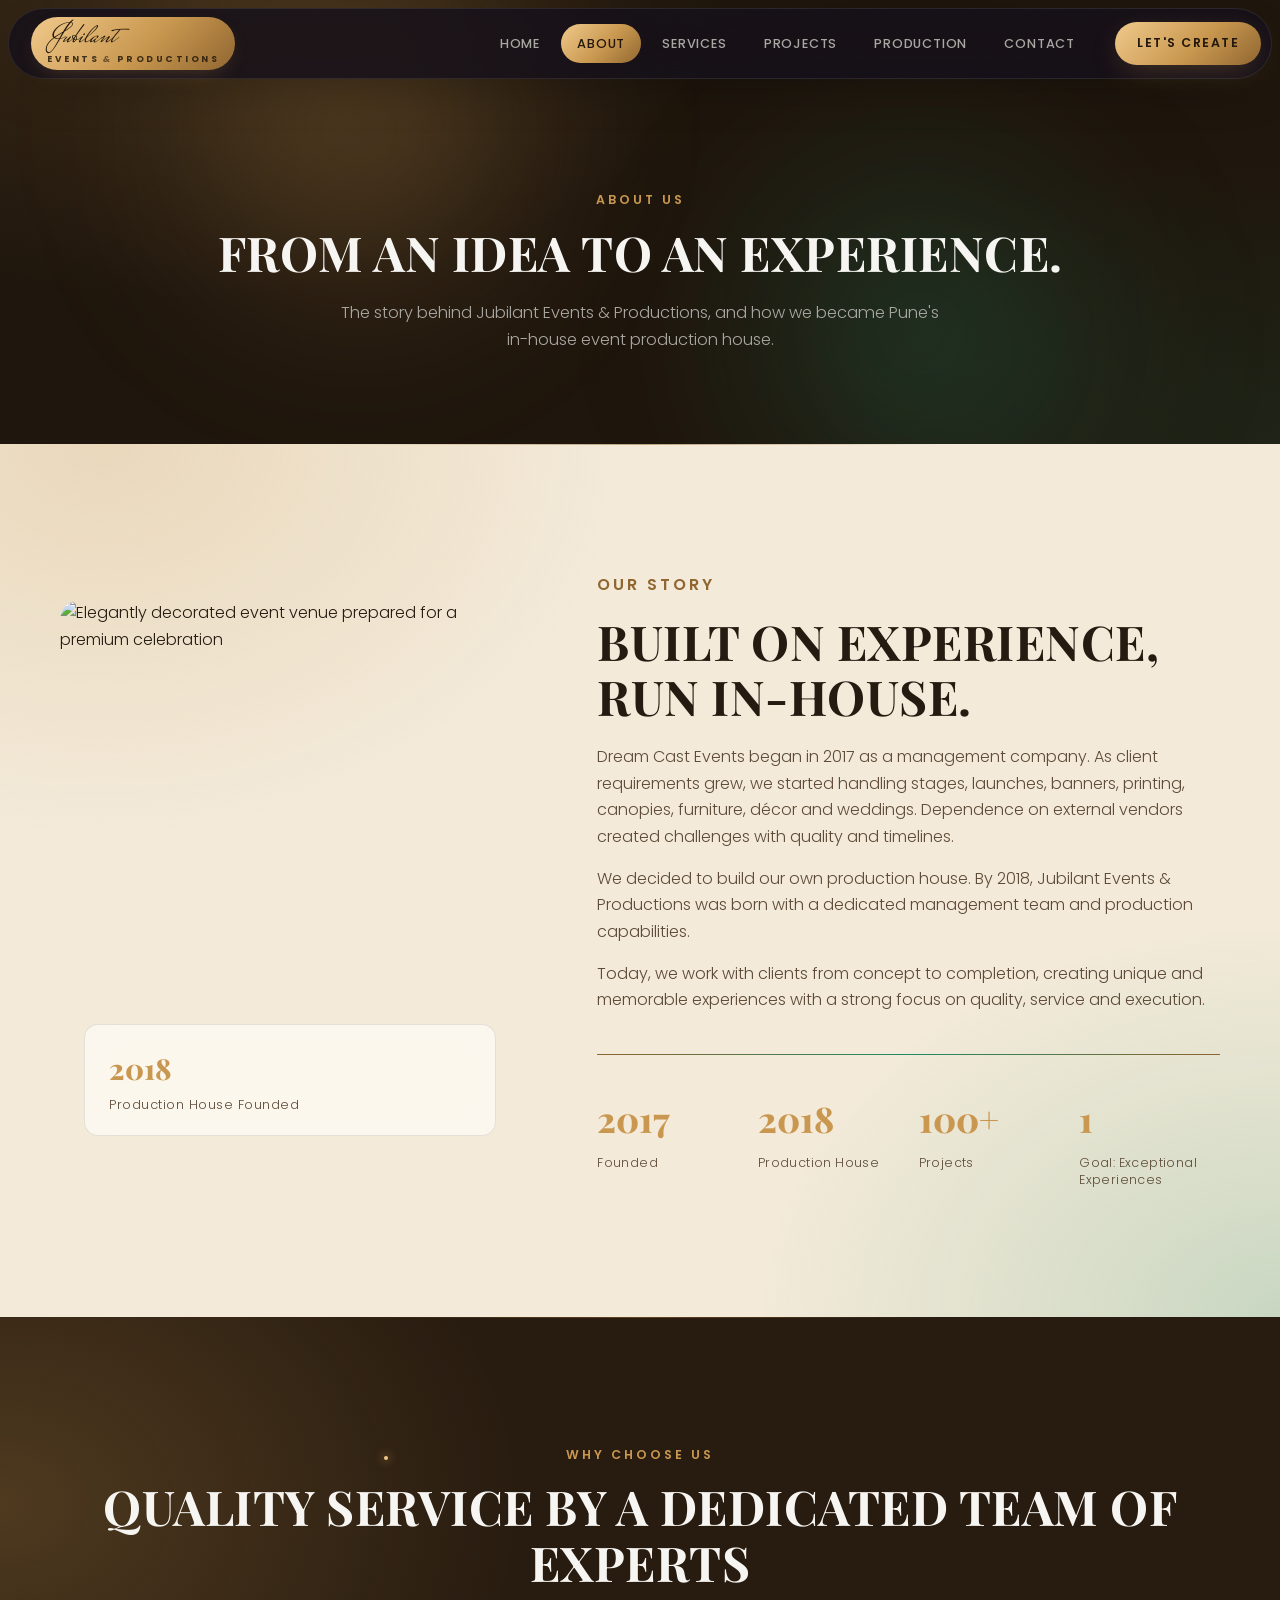
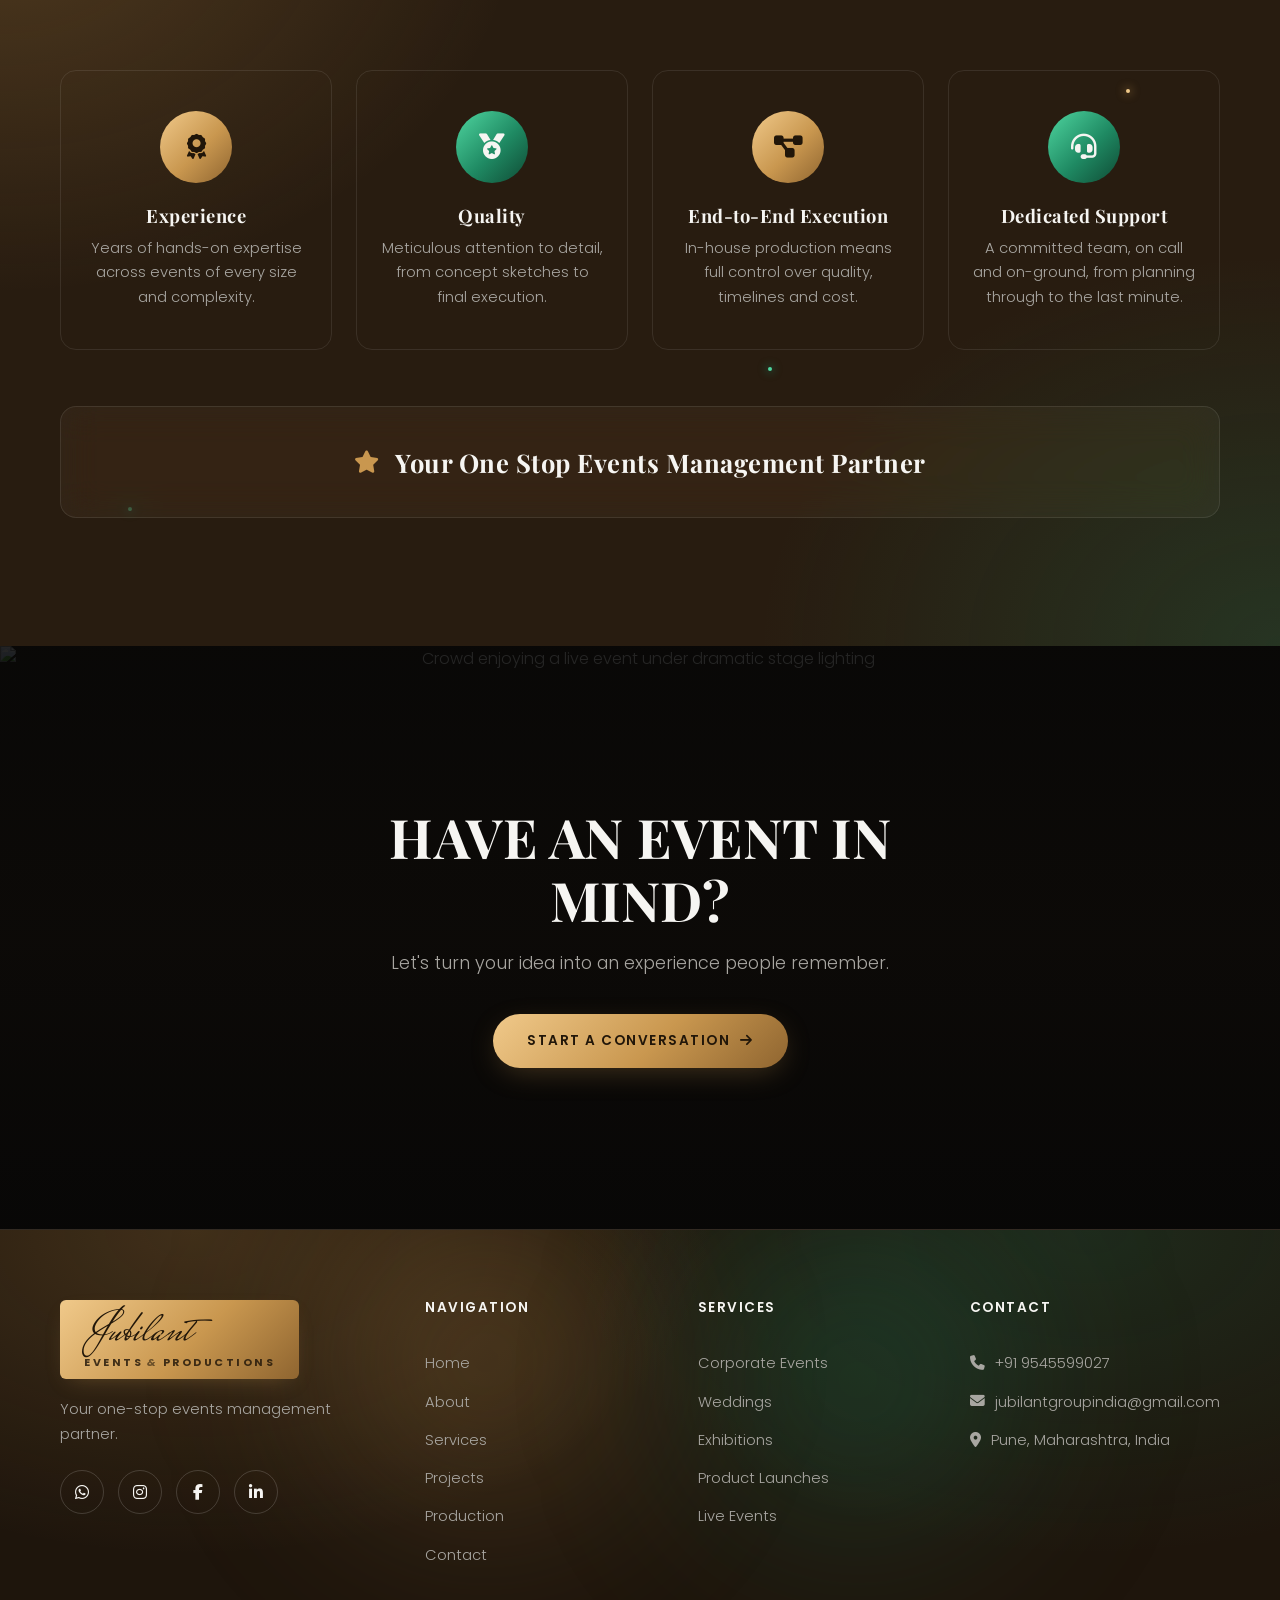
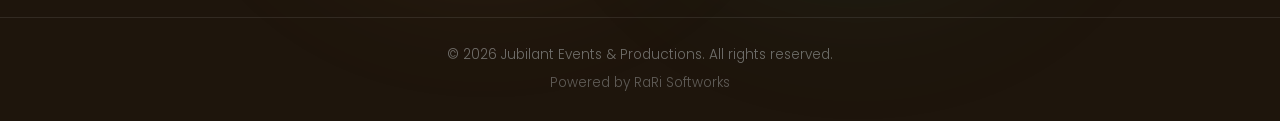
==== about.html @ 1c5e4198 "structure change to multipage" ====
<!DOCTYPE html>
<html lang="en">
<head>
  <meta charset="UTF-8">
  <meta name="viewport" content="width=device-width, initial-scale=1.0">
  <title>About Us | Jubilant Events &amp; Productions</title>
  <meta name="description" content="From a management company founded in 2017 to a full in-house production house — the story behind Jubilant Events & Productions, Pune.">
  <meta name="author" content="Jubilant Events & Productions">
  <meta name="robots" content="index, follow">
  <meta name="theme-color" content="#0d0906">

  <link rel="icon" href="data:image/svg+xml,%3Csvg xmlns='http://www.w3.org/2000/svg' viewBox='0 0 100 100'%3E%3Crect width='100' height='100' rx='22' fill='%23060606'/%3E%3Ctext x='50' y='74' font-size='66' font-family='Georgia,serif' font-style='italic' fill='%23c9974f' text-anchor='middle'%3EJ%3C/text%3E%3C/svg%3E">

  <link rel="preconnect" href="https://fonts.googleapis.com">
  <link rel="preconnect" href="https://fonts.gstatic.com" crossorigin>
  <link href="https://fonts.googleapis.com/css2?family=Playfair+Display:wght@400;500;600;700;800;900&family=Mrs+Saint+Delafield&family=Poppins:wght@300;400;500;600;700;800&display=swap" rel="stylesheet">
  <link rel="stylesheet" href="https://cdnjs.cloudflare.com/ajax/libs/font-awesome/6.5.1/css/all.min.css" integrity="sha512-DTOQO9RWCH3ppGqcWaEA1BIZOC6xxalwEsw9c2QQeAIftl+Vegovlnee1c9QX4TctnWMn13TZye+giMm8e2LwA==" crossorigin="anonymous" referrerpolicy="no-referrer">

  <link rel="stylesheet" href="style.css">
  <noscript><style>body{opacity:1 !important;}</style></noscript>
</head>
<body>

  <div class="grain-overlay" aria-hidden="true"></div>

  <a href="#main" class="skip-link">Skip to main content</a>

  <div class="scroll-progress" id="scrollProgress" aria-hidden="true"></div>

  <header class="navbar" id="navbar">
    <div class="nav-container">
      <a href="index.html" class="logo" aria-label="Jubilant Events & Productions — Home">
        <span class="logo-badge">
          <span class="logo-script">Jubilant</span>
          <span class="logo-sub">Events<span class="logo-amp">&amp;</span>Productions</span>
        </span>
      </a>

      <nav class="nav-links" id="navLinks" aria-label="Primary">
        <a href="index.html" class="nav-link">Home</a>
        <a href="about.html" class="nav-link">About</a>
        <a href="services.html" class="nav-link">Services</a>
        <a href="projects.html" class="nav-link">Projects</a>
        <a href="production.html" class="nav-link">Production</a>
        <a href="contact.html" class="nav-link">Contact</a>
      </nav>

      <a href="contact.html" class="btn btn-gold nav-cta magnetic">Let's Create</a>

      <button class="hamburger" id="hamburger" aria-label="Toggle navigation menu" aria-expanded="false" aria-controls="navLinks">
        <span></span><span></span><span></span>
      </button>
    </div>
  </header>

  <div class="mobile-overlay" id="mobileOverlay"></div>

  <main id="main">

    <section class="page-header">
      <span class="glow-orb glow-gold-soft" style="top:-100px; left:10%;" aria-hidden="true"></span>
      <span class="glow-orb glow-emerald-soft" style="bottom:-120px; right:10%;" aria-hidden="true"></span>
      <div class="container">
        <div class="section-head">
          <p class="section-eyebrow center">About Us</p>
          <h1 class="section-heading center">FROM AN IDEA TO AN EXPERIENCE.</h1>
          <p class="section-sub center">The story behind Jubilant Events &amp; Productions, and how we became Pune's in-house event production house.</p>
        </div>
      </div>
    </section>

    <section class="about light-section">
      <div class="container about-grid">
        <div class="about-media reveal-left">
          <img src="https://images.unsplash.com/photo-1519167758481-83f550bb49b3?w=1000&q=80&auto=format&fit=crop" alt="Elegantly decorated event venue prepared for a premium celebration" loading="lazy">
          <div class="about-media-badge glass">
            <span class="badge-num">2018</span>
            <span class="badge-label">Production House Founded</span>
          </div>
        </div>

        <div class="about-copy reveal-right">
          <p class="section-eyebrow">Our Story</p>
          <h2 class="section-heading">BUILT ON EXPERIENCE, RUN IN-HOUSE.</h2>
          <p>Dream Cast Events began in 2017 as a management company. As client requirements grew, we started handling stages, launches, banners, printing, canopies, furniture, décor and weddings. Dependence on external vendors created challenges with quality and timelines.</p>
          <p>We decided to build our own production house. By 2018, Jubilant Events &amp; Productions was born with a dedicated management team and production capabilities.</p>
          <p>Today, we work with clients from concept to completion, creating unique and memorable experiences with a strong focus on quality, service and execution.</p>

          <div class="stats-grid reveal-up">
            <div class="stat-card">
              <span class="stat-num" data-target="2017" data-plain="true">0</span>
              <span class="stat-label">Founded</span>
            </div>
            <div class="stat-card">
              <span class="stat-num" data-target="2018" data-plain="true">0</span>
              <span class="stat-label">Production House</span>
            </div>
            <div class="stat-card">
              <span class="stat-num" data-target="100" data-suffix="+">0</span>
              <span class="stat-label">Projects</span>
            </div>
            <div class="stat-card">
              <span class="stat-num" data-target="1">0</span>
              <span class="stat-label">Goal: Exceptional Experiences</span>
            </div>
          </div>
        </div>
      </div>
    </section>

    <!-- WHY CHOOSE US -->
    <section class="why-choose">
      <div class="sparkle-field" aria-hidden="true">
        <span class="sparkle" style="top:15%; left:30%; animation-delay:0.3s;"></span>
        <span class="sparkle sparkle-emerald" style="top:70%; left:60%; animation-delay:1.4s;"></span>
        <span class="sparkle" style="top:40%; left:88%; animation-delay:2.1s;"></span>
        <span class="sparkle sparkle-emerald" style="top:85%; left:10%; animation-delay:0.9s;"></span>
      </div>
      <div class="container">
        <div class="section-head reveal-up">
          <p class="section-eyebrow center">Why Choose Us</p>
          <h2 class="section-heading center">QUALITY SERVICE BY A DEDICATED TEAM OF EXPERTS</h2>
        </div>

        <div class="features-grid">
          <div class="feature-card reveal-up">
            <div class="feature-icon"><i class="fa-solid fa-award"></i></div>
            <h3>Experience</h3>
            <p>Years of hands-on expertise across events of every size and complexity.</p>
          </div>
          <div class="feature-card reveal-up delay-1">
            <div class="feature-icon"><i class="fa-solid fa-medal"></i></div>
            <h3>Quality</h3>
            <p>Meticulous attention to detail, from concept sketches to final execution.</p>
          </div>
          <div class="feature-card reveal-up delay-2">
            <div class="feature-icon"><i class="fa-solid fa-diagram-project"></i></div>
            <h3>End-to-End Execution</h3>
            <p>In-house production means full control over quality, timelines and cost.</p>
          </div>
          <div class="feature-card reveal-up delay-3">
            <div class="feature-icon"><i class="fa-solid fa-headset"></i></div>
            <h3>Dedicated Support</h3>
            <p>A committed team, on call and on-ground, from planning through to the last minute.</p>
          </div>
        </div>

        <div class="highlight-banner glass reveal-up">
          <i class="fa-solid fa-star"></i>
          <p>Your One Stop Events Management Partner</p>
        </div>
      </div>
    </section>

    <!-- CTA -->
    <section class="cta-section">
      <div class="cta-media">
        <img src="https://images.unsplash.com/photo-1470229722913-7c0e2dbbafd3?w=1600&q=80&auto=format&fit=crop" alt="Crowd enjoying a live event under dramatic stage lighting" loading="lazy">
      </div>
      <div class="cta-content reveal-up">
        <h2>HAVE AN EVENT IN MIND?</h2>
        <p>Let's turn your idea into an experience people remember.</p>
        <a href="contact.html" class="btn btn-gold btn-pulse magnetic">START A CONVERSATION <i class="fa-solid fa-arrow-right"></i></a>
      </div>
    </section>

  </main>

  <footer class="footer">
    <span class="glow-orb glow-gold-soft" style="top:-100px; left:20%;" aria-hidden="true"></span>
    <span class="glow-orb glow-emerald-soft" style="top:-80px; right:15%;" aria-hidden="true"></span>
    <div class="container footer-grid">
      <div class="footer-brand">
        <a href="index.html" class="logo logo-lg">
          <span class="logo-badge">
            <span class="logo-script">Jubilant</span>
            <span class="logo-sub">Events<span class="logo-amp">&amp;</span>Productions</span>
          </span>
        </a>
        <p>Your one-stop events management partner.</p>
        <div class="social-links">
          <a href="https://wa.me/919545599027" aria-label="Chat on WhatsApp" target="_blank" rel="noopener noreferrer"><i class="fa-brands fa-whatsapp"></i></a>
          <a href="#" aria-label="Visit our Instagram"><i class="fa-brands fa-instagram"></i></a>
          <a href="#" aria-label="Visit our Facebook"><i class="fa-brands fa-facebook-f"></i></a>
          <a href="#" aria-label="Visit our LinkedIn"><i class="fa-brands fa-linkedin-in"></i></a>
        </div>
      </div>

      <nav class="footer-col" aria-label="Footer navigation">
        <h4>Navigation</h4>
        <a href="index.html">Home</a>
        <a href="about.html">About</a>
        <a href="services.html">Services</a>
        <a href="projects.html">Projects</a>
        <a href="production.html">Production</a>
        <a href="contact.html">Contact</a>
      </nav>

      <nav class="footer-col" aria-label="Our services">
        <h4>Services</h4>
        <a href="services.html">Corporate Events</a>
        <a href="services.html">Weddings</a>
        <a href="services.html">Exhibitions</a>
        <a href="services.html">Product Launches</a>
        <a href="services.html">Live Events</a>
      </nav>

      <div class="footer-col">
        <h4>Contact</h4>
        <a href="tel:+919545599027"><i class="fa-solid fa-phone"></i> +91 9545599027</a>
        <a href="mailto:jubilantgroupindia@gmail.com"><i class="fa-solid fa-envelope"></i> jubilantgroupindia@gmail.com</a>
        <span><i class="fa-solid fa-location-dot"></i> Pune, Maharashtra, India</span>
      </div>
    </div>

    <div class="footer-bottom">
      <p>&copy; <span id="currentYear"></span> Jubilant Events &amp; Productions. All rights reserved.</p>
      <p class="footer-credit">Powered by RaRi Softworks</p>
    </div>
  </footer>

  <button class="back-to-top" id="backToTop" aria-label="Back to top">
    <i class="fa-solid fa-arrow-up"></i>
  </button>

  <script src="script.js"></script>
</body>
</html>
---- style.css ----
/* ==========================================================================
   JUBILANT EVENTS & PRODUCTIONS — STYLESHEET
   ========================================================================== */

/* ---------- Reset ---------- */
*,
*::before,
*::after {
  margin: 0;
  padding: 0;
  box-sizing: border-box;
}

html {
  scroll-behavior: smooth;
  scroll-padding-top: 90px;
}

img {
  max-width: 100%;
  display: block;
}

a {
  text-decoration: none;
  color: inherit;
}

ul, ol {
  list-style: none;
}

button, input, select, textarea {
  font: inherit;
  color: inherit;
  border: none;
  outline: none;
  background: none;
}

button {
  cursor: pointer;
}

/* ---------- Variables ---------- */
:root {
  --black: #1e150c;
  --charcoal: #281c10;
  --charcoal-light: #332415;
  --charcoal-lighter: #402c19;
  --border: rgba(255, 255, 255, 0.09);
  --border-light: rgba(255, 255, 255, 0.16);

  --white: #f6f5f2;
  --gray: #a8a6a1;
  --gray-dim: #706e6a;

  /* Fixed dark text for use on gold/light surfaces (buttons, badges) —
     never overridden by .light-section, so contrast always holds */
  --ink: #211609;

  --gold: #c9974f;
  --gold-light: #f0c98a;
  --gold-dim: #8f6530;
  --gold-glow: rgba(201, 151, 79, 0.35);

  --emerald: #1f8a63;
  --emerald-light: #4fd6a0;
  --emerald-dim: #0f4a34;
  --emerald-glow: rgba(31, 138, 99, 0.4);

  --gradient-gold: linear-gradient(135deg, var(--gold-light), var(--gold) 55%, var(--gold-dim));
  --gradient-emerald: linear-gradient(135deg, var(--emerald-light), var(--emerald) 55%, var(--emerald-dim));

  --spotlight-tint: rgba(255, 255, 255, 0.08);
  --grid-line: rgba(255, 255, 255, 0.035);

  --font-display: 'Playfair Display', Georgia, serif;
  --font-body: 'Poppins', -apple-system, BlinkMacSystemFont, 'Segoe UI', sans-serif;
  --font-script: 'Mrs Saint Delafield', cursive;

  --ease: cubic-bezier(0.19, 1, 0.22, 1);
  --transition: 0.4s var(--ease);

  --section-pad: clamp(70px, 10vw, 140px);
  --container-w: 1280px;
}

/* Light-theme scope: sections carrying this class flip their background,
   text, border and card tones to a warm cream palette via the same
   variables the whole stylesheet already reads from. --ink stays fixed
   (see above) so gold-surface text never loses contrast. */
.light-section {
  --black: #f8f1e3;
  --charcoal: #f3ead9;
  --charcoal-light: #ffffff;
  --charcoal-lighter: #efe2c9;
  --border: rgba(33, 22, 9, 0.10);
  --border-light: rgba(33, 22, 9, 0.20);

  --white: #241a10;
  --gray: #5c4a36;
  --gray-dim: #8a7860;

  --spotlight-tint: rgba(201, 151, 79, 0.18);
  --grid-line: rgba(33, 22, 9, 0.05);

  /* `color` inherits as an already-resolved value, not a live var()
     lookup — re-declaring it here (where --white is locally overridden)
     gives descendants (headings included) the correct ink color instead
     of silently inheriting the dark-theme white from <body>. */
  color: var(--white);
}

/* ---------- Base ---------- */
body {
  background: var(--black);
  color: var(--white);
  font-family: var(--font-body);
  font-weight: 300;
  line-height: 1.65;
  overflow-x: hidden;
  -webkit-font-smoothing: antialiased;
}

h1, h2, h3, h4 {
  font-family: var(--font-display);
  font-weight: 700;
  line-height: 1.15;
  letter-spacing: 0.5px;
}

.container {
  max-width: var(--container-w);
  margin: 0 auto;
  padding: 0 clamp(20px, 5vw, 60px);
  position: relative;
  z-index: 1;
}

/* ---------- Grain + ambient glow ---------- */
.grain-overlay {
  position: fixed;
  inset: 0;
  z-index: 9998;
  pointer-events: none;
  opacity: 0.05;
  mix-blend-mode: overlay;
  background-image: url("data:image/svg+xml,%3Csvg xmlns='http://www.w3.org/2000/svg' width='180' height='180'%3E%3Cfilter id='n'%3E%3CfeTurbulence type='fractalNoise' baseFrequency='0.85' numOctaves='2' stitchTiles='stitch'/%3E%3C/filter%3E%3Crect width='100%25' height='100%25' filter='url(%23n)'/%3E%3C/svg%3E");
  background-size: 180px 180px;
}

.glow-orb {
  position: absolute;
  z-index: 0;
  width: 460px;
  height: 460px;
  border-radius: 50%;
  pointer-events: none;
  filter: blur(80px);
  animation: orbFloat 12s ease-in-out infinite alternate;
}

.glow-gold {
  background: radial-gradient(circle, rgba(201, 151, 79, 0.48), transparent 70%);
}

.glow-gold-soft {
  background: radial-gradient(circle, rgba(201, 151, 79, 0.30), transparent 70%);
  animation-duration: 16s;
  animation-delay: -4s;
}

.glow-emerald {
  background: radial-gradient(circle, rgba(31, 138, 99, 0.52), transparent 70%);
  animation-duration: 14s;
}

.glow-emerald-soft {
  background: radial-gradient(circle, rgba(31, 138, 99, 0.32), transparent 70%);
  animation-duration: 18s;
  animation-delay: -6s;
}

@keyframes orbFloat {
  0% { transform: translate(0, 0) scale(1); }
  100% { transform: translate(60px, -45px) scale(1.2); }
}

.sparkle-field {
  position: absolute;
  inset: 0;
  z-index: 1;
  pointer-events: none;
}

.sparkle {
  position: absolute;
  width: 4px;
  height: 4px;
  border-radius: 50%;
  background: var(--gold-light);
  box-shadow: 0 0 8px 2px var(--gold-glow);
  animation: sparkleTwinkle 3.6s ease-in-out infinite;
}

.sparkle-emerald {
  background: var(--emerald-light);
  box-shadow: 0 0 8px 2px var(--emerald-glow);
}

.light-section .sparkle {
  background: var(--gold);
  box-shadow: 0 0 8px 2px var(--gold-glow);
}

/* var(--gold) is tuned for readability on dark backgrounds; on cream it's
   too close in luminance, so these text/icon uses (which sit directly on
   the section background, not a white card) drop to the deeper gold-dim. */
.light-section .section-eyebrow,
.light-section .clients-track span:hover,
.light-section .contact-details i,
.light-section .contact-details a:hover {
  color: var(--gold-dim);
}

@keyframes sparkleTwinkle {
  0%, 100% { opacity: 0; transform: scale(0.5); }
  50% { opacity: 1; transform: scale(1.3); }
}

@media (prefers-reduced-motion: reduce) {
  .glow-orb, .sparkle { animation: none; }
}

.about::before,
.why-choose::before,
.production::before,
.contact::before {
  content: '';
  position: absolute;
  top: 0;
  left: 50%;
  transform: translateX(-50%);
  width: min(600px, 70%);
  height: 1px;
  background: linear-gradient(90deg, transparent, var(--gold-dim) 50%, transparent);
  opacity: 0.55;
  z-index: 2;
}

.services::before,
.projects::before {
  content: '';
  position: absolute;
  top: 0;
  left: 50%;
  transform: translateX(-50%);
  width: min(600px, 70%);
  height: 1px;
  background: linear-gradient(90deg, transparent, var(--emerald) 50%, transparent);
  opacity: 0.55;
  z-index: 2;
}

/* ==========================================================================
   PREMIUM INTERACTION LAYER
   ========================================================================== */

body {
  opacity: 0;
}

body.loaded {
  opacity: 1;
  transition: opacity 0.7s ease;
}

/* ---- Hero technical grid ---- */
.hero::after {
  content: '';
  position: absolute;
  inset: 0;
  z-index: 0;
  pointer-events: none;
  background-image:
    linear-gradient(var(--grid-line) 1px, transparent 1px),
    linear-gradient(90deg, var(--grid-line) 1px, transparent 1px);
  background-size: 56px 56px;
  -webkit-mask-image: radial-gradient(ellipse 70% 60% at 50% 42%, #000 40%, transparent 100%);
  mask-image: radial-gradient(ellipse 70% 60% at 50% 42%, #000 40%, transparent 100%);
  animation: gridDrift 26s linear infinite;
}

@keyframes gridDrift {
  from { background-position: 0 0, 0 0; }
  to { background-position: 56px 56px, 56px 56px; }
}

/* ---- Navbar hide-on-scroll ---- */
.navbar.nav-hidden {
  transform: translateY(-100%);
}

/* ---- Magnetic buttons ---- */
.magnetic {
  transition: transform 0.4s var(--ease);
  will-change: transform;
}

/* ---- Card spotlight glow ---- */
.service-card,
.feature-card {
  --mx: 50%;
  --my: 50%;
}

.service-card::after,
.feature-card::after {
  content: '';
  position: absolute;
  inset: 0;
  z-index: 0;
  opacity: 0;
  pointer-events: none;
  background: radial-gradient(240px circle at var(--mx) var(--my), var(--spotlight-tint), transparent 70%);
  transition: opacity 0.5s var(--ease);
}

.service-card:hover::after,
.feature-card:hover::after {
  opacity: 1;
}

.service-card > * {
  position: relative;
  z-index: 1;
}

.feature-card > * {
  position: relative;
  z-index: 1;
}

/* ---- Feature card border beam ---- */
@property --angle {
  syntax: '<angle>';
  initial-value: 0deg;
  inherits: false;
}

.feature-card {
  position: relative;
  isolation: isolate;
}

.feature-card::before {
  content: '';
  position: absolute;
  inset: -1px;
  z-index: -1;
  border-radius: 17px;
  padding: 1px;
  background: conic-gradient(from var(--angle, 0deg), transparent 0%, var(--gold-light) 12%, transparent 28%);
  -webkit-mask: linear-gradient(#000 0 0) content-box, linear-gradient(#000 0 0);
  mask: linear-gradient(#000 0 0) content-box, linear-gradient(#000 0 0);
  -webkit-mask-composite: xor;
  mask-composite: exclude;
  opacity: 0;
  transition: opacity 0.4s var(--ease);
}

.feature-card:hover::before {
  opacity: 1;
  animation: beamRotate 2.6s linear infinite;
}

.feature-card:nth-child(even):hover::before {
  background: conic-gradient(from var(--angle, 0deg), transparent 0%, var(--emerald-light) 12%, transparent 28%);
}

@keyframes beamRotate {
  to { --angle: 360deg; }
}

/* ---- Image reveal wipe (panel slide-away, keeps the <img> itself unclipped
   so native lazy-loading and IntersectionObserver track it normally) ---- */
.about-media::before,
.inventory-card::before,
.project-card::before,
.featured-media::before {
  content: '';
  position: absolute;
  inset: 0;
  z-index: 5;
  background: var(--charcoal-light);
  transform: scaleX(1);
  transform-origin: right;
  transition: transform 1s var(--ease) 0.1s;
  pointer-events: none;
}

.about-media.visible::before,
.inventory-card.visible::before,
.project-card.visible::before,
.featured-project.visible .featured-media::before {
  transform: scaleX(0);
}

/* ---- About stats storytelling beam ---- */
.stats-grid {
  position: relative;
}

.stats-grid::before {
  content: '';
  position: absolute;
  top: 0;
  left: 0;
  width: 100%;
  height: 1px;
  background: linear-gradient(90deg, var(--gold-dim), var(--emerald) 50%, var(--gold-dim));
  transform: scaleX(0);
  transform-origin: left;
  transition: transform 1.3s var(--ease) 0.2s;
}

.stats-grid.visible::before {
  transform: scaleX(1);
}

@media (prefers-reduced-motion: reduce) {
  body { opacity: 1; transition: none; }
  .hero::after { animation: none; }
  .feature-card:hover::before { animation: none; }
}

.text-gold {
  background: var(--gradient-gold);
  -webkit-background-clip: text;
  background-clip: text;
  color: transparent;
}

::selection {
  background: var(--gold);
  color: var(--ink);
}

/* Accessible focus states */
a:focus-visible,
button:focus-visible,
input:focus-visible,
select:focus-visible,
textarea:focus-visible {
  outline: 2px solid var(--gold);
  outline-offset: 3px;
  border-radius: 4px;
}

.skip-link {
  position: absolute;
  top: -60px;
  left: 20px;
  background: var(--gold);
  color: var(--ink);
  padding: 12px 20px;
  font-weight: 600;
  border-radius: 6px;
  z-index: 10000;
  transition: top 0.3s var(--ease);
}

.skip-link:focus {
  top: 20px;
}

/* ---------- Glassmorphism ---------- */
.glass {
  background: rgba(255, 255, 255, 0.04);
  backdrop-filter: blur(18px) saturate(140%);
  -webkit-backdrop-filter: blur(18px) saturate(140%);
  border: 1px solid var(--border);
}

.light-section .glass {
  background: rgba(255, 255, 255, 0.6);
}

/* ---------- Buttons ---------- */
.btn {
  display: inline-flex;
  align-items: center;
  gap: 10px;
  padding: 16px 34px;
  font-size: 0.85rem;
  font-weight: 600;
  letter-spacing: 1.5px;
  text-transform: uppercase;
  border-radius: 100px;
  transition: var(--transition);
  white-space: nowrap;
  position: relative;
  overflow: hidden;
  z-index: 1;
}

.btn::before {
  content: '';
  position: absolute;
  top: 0;
  left: -60%;
  width: 40%;
  height: 100%;
  background: linear-gradient(120deg, transparent, rgba(255, 255, 255, 0.5), transparent);
  transform: skewX(-20deg);
  transition: left 0.7s var(--ease);
  z-index: -1;
}

.btn:hover::before {
  left: 130%;
}

.btn-gold {
  background: var(--gradient-gold);
  color: var(--ink);
  box-shadow: 0 8px 30px -8px var(--gold-glow);
}

.btn-gold:hover {
  transform: translateY(-3px);
  box-shadow: 0 14px 40px -8px var(--gold-glow);
}

.btn-outline {
  border: 1.5px solid var(--border-light);
  color: var(--white);
}

.btn-outline:hover {
  border-color: var(--emerald-light);
  color: var(--emerald-light);
  background: rgba(31, 138, 99, 0.1);
  transform: translateY(-3px);
}

.btn-pulse {
  animation: btnPulse 2.4s ease-in-out infinite;
}

@keyframes btnPulse {
  0%, 100% { box-shadow: 0 8px 30px -8px var(--gold-glow); }
  50% { box-shadow: 0 8px 42px -4px rgba(201, 151, 79, 0.65); }
}

@media (prefers-reduced-motion: reduce) {
  .btn-pulse { animation: none; }
}

/* ---------- Scroll progress ---------- */
.scroll-progress {
  position: fixed;
  top: 0;
  left: 0;
  height: 3px;
  width: 0%;
  background: linear-gradient(90deg, var(--gold-dim), var(--gold-light) 45%, var(--emerald-light));
  z-index: 9999;
  transition: width 0.1s linear;
}

/* ---------- Navbar ---------- */
.navbar {
  position: fixed;
  top: 8px;
  left: 50%;
  transform: translateX(-50%);
  width: min(1280px, calc(100% - 16px));
  z-index: 1000;
  padding: 8px 10px 8px 22px;
  border-radius: 100px;
  transition: var(--transition), top 0.4s var(--ease);
  background: rgba(20, 16, 26, 0.85);
  backdrop-filter: blur(18px) saturate(160%);
  -webkit-backdrop-filter: blur(18px) saturate(160%);
  border: 1px solid rgba(255, 255, 255, 0.09);
  box-shadow: 0 20px 50px -26px rgba(0, 0, 0, 0.6);
}

.navbar.scrolled {
  top: 6px;
  background: rgba(16, 13, 21, 0.94);
  box-shadow: 0 20px 44px -18px rgba(0, 0, 0, 0.55);
}

.nav-container {
  display: flex;
  align-items: center;
  justify-content: space-between;
  gap: 16px;
}

.logo {
  display: flex;
  align-items: center;
  flex-shrink: 0;
}

.logo-badge {
  display: inline-flex;
  flex-direction: column;
  align-items: flex-start;
  background: var(--gradient-gold);
  padding: 7px 16px 6px;
  border-radius: 100px;
  line-height: 1;
  box-shadow: 0 8px 22px -10px var(--gold-glow);
  transition: transform 0.4s var(--ease), box-shadow 0.4s var(--ease);
}

.logo:hover .logo-badge {
  transform: translateY(-2px) scale(1.03);
  box-shadow: 0 12px 30px -8px var(--gold-glow);
}

.logo-script {
  font-family: var(--font-script);
  font-size: 1.8rem;
  font-weight: 400;
  color: var(--ink);
  line-height: 1;
}

.logo-sub {
  font-family: var(--font-body);
  font-size: 0.56rem;
  font-weight: 700;
  letter-spacing: 2.5px;
  text-transform: uppercase;
  color: var(--ink);
  opacity: 0.82;
  margin-top: 2px;
}

.logo-amp {
  display: inline-block;
  margin: 0 4px;
  font-style: italic;
  opacity: 0.7;
}

.logo-lg .logo-badge {
  padding: 12px 24px 10px;
  border-radius: 6px;
}

.logo-lg .logo-script {
  font-size: 2.8rem;
}

.logo-lg .logo-sub {
  font-size: 0.68rem;
}

.nav-links {
  display: flex;
  align-items: center;
  gap: clamp(2px, 0.4vw, 6px);
  margin-left: auto;
}

.nav-link {
  position: relative;
  font-size: 0.8rem;
  font-weight: 500;
  letter-spacing: 0.8px;
  text-transform: uppercase;
  color: var(--gray);
  padding: 9px 16px;
  border-radius: 100px;
  transition: color 0.3s var(--ease), background 0.3s var(--ease);
}

.nav-link:hover {
  color: var(--white);
  background: rgba(255, 255, 255, 0.07);
}

.nav-link.active {
  color: var(--ink);
  background: var(--gradient-gold);
}

.nav-cta {
  margin-left: 8px;
  padding: 11px 22px;
  font-size: 0.78rem;
}

.hamburger {
  display: none;
  flex-direction: column;
  justify-content: center;
  align-items: center;
  gap: 5px;
  width: 40px;
  height: 40px;
  border-radius: 50%;
  background: rgba(255, 255, 255, 0.06);
  transition: background 0.3s var(--ease);
  z-index: 1100;
}

.hamburger:hover {
  background: rgba(255, 255, 255, 0.12);
}

.hamburger span {
  display: block;
  width: 24px;
  height: 2px;
  background: var(--white);
  transition: var(--transition);
  border-radius: 2px;
}

.hamburger.active span:nth-child(1) {
  transform: translateY(7px) rotate(45deg);
}

.hamburger.active span:nth-child(2) {
  opacity: 0;
}

.hamburger.active span:nth-child(3) {
  transform: translateY(-7px) rotate(-45deg);
}

.mobile-overlay {
  position: fixed;
  inset: 0;
  background: rgba(0, 0, 0, 0.6);
  backdrop-filter: blur(4px);
  z-index: 990;
  opacity: 0;
  visibility: hidden;
  transition: var(--transition);
}

.mobile-overlay.active {
  opacity: 1;
  visibility: visible;
}

/* ---------- Section heads ---------- */
.section-eyebrow {
  display: inline-block;
  font-size: 0.78rem;
  font-weight: 600;
  letter-spacing: 3px;
  text-transform: uppercase;
  color: var(--gold);
  margin-bottom: 14px;
}

.section-heading {
  font-size: clamp(1.9rem, 4vw, 3rem);
  margin-bottom: 20px;
  text-transform: uppercase;
}

.section-sub {
  color: var(--gray);
  max-width: 620px;
  font-weight: 300;
  font-size: 1.02rem;
}

.center {
  text-align: center;
  margin-left: auto;
  margin-right: auto;
}

.section-head {
  margin-bottom: 60px;
  display: flex;
  flex-direction: column;
  align-items: center;
}

/* ---------- Sub-page header ---------- */
.page-header {
  position: relative;
  overflow: hidden;
  padding: clamp(140px, 20vw, 190px) 0 clamp(60px, 8vw, 90px);
  text-align: center;
  background:
    radial-gradient(ellipse 900px 500px at 15% 0%, rgba(201, 151, 79, 0.16), transparent 60%),
    radial-gradient(ellipse 800px 500px at 100% 100%, rgba(31, 138, 99, 0.12), transparent 60%),
    var(--black);
}

.page-header .section-head {
  margin-bottom: 0;
}

/* ---------- Hero ---------- */
.hero {
  position: relative;
  min-height: 100vh;
  display: flex;
  align-items: center;
  justify-content: center;
  overflow: hidden;
  padding: 140px 24px 90px;
  background:
    radial-gradient(ellipse 900px 600px at 12% 10%, rgba(201, 151, 79, 0.14), transparent 60%),
    radial-gradient(ellipse 800px 700px at 90% 85%, rgba(31, 138, 99, 0.10), transparent 60%),
    var(--black);
}

.hero-aurora {
  position: absolute;
  inset: 0;
  z-index: 0;
  pointer-events: none;
  will-change: transform;
}

.hero-media {
  position: absolute;
  inset: 0;
  z-index: 0;
}

.hero-img {
  width: 100%;
  height: 100%;
  object-fit: cover;
  transform: scale(1.08);
  animation: heroZoom 18s ease-in-out infinite alternate;
}

@keyframes heroZoom {
  from { transform: scale(1.08); }
  to { transform: scale(1); }
}

.hero-gradient {
  position: absolute;
  inset: 0;
  background:
    linear-gradient(180deg, rgba(6,6,6,0.55) 0%, rgba(6,6,6,0.55) 30%, rgba(6,6,6,0.92) 100%),
    linear-gradient(90deg, rgba(6,6,6,0.85) 0%, rgba(6,6,6,0.35) 60%);
}

.hero-content {
  position: relative;
  z-index: 1;
  max-width: 900px;
  text-align: center;
  padding: 0 24px;
  margin: 0 auto;
}

.eyebrow {
  display: inline-block;
  position: relative;
  overflow: hidden;
  font-size: 0.85rem;
  font-weight: 500;
  letter-spacing: 3px;
  text-transform: uppercase;
  color: var(--gold-dim);
  margin-bottom: 24px;
  padding: 8px 20px;
  border: 1px solid var(--border-light);
  border-radius: 100px;
}

.eyebrow::after {
  content: '';
  position: absolute;
  top: 0;
  left: -30%;
  width: 30%;
  height: 100%;
  background: linear-gradient(120deg, transparent, rgba(240, 201, 138, 0.35), transparent);
  animation: eyebrowShimmer 3.2s ease-in-out infinite;
}

@keyframes eyebrowShimmer {
  0% { left: -30%; }
  60%, 100% { left: 130%; }
}

@media (prefers-reduced-motion: reduce) {
  .eyebrow::after { animation: none; display: none; }
}

.hero h1 {
  font-size: clamp(2.4rem, 6.5vw, 5.2rem);
  text-transform: uppercase;
  margin-bottom: 26px;
  letter-spacing: 1px;
}

.hero-text {
  font-size: clamp(1rem, 1.6vw, 1.2rem);
  color: var(--gray);
  max-width: 620px;
  margin: 0 auto 44px;
  font-weight: 300;
}

.hero-buttons {
  display: flex;
  align-items: center;
  justify-content: center;
  gap: 20px;
  flex-wrap: wrap;
}

.scroll-indicator {
  position: absolute;
  bottom: 36px;
  left: 50%;
  transform: translateX(-50%);
  display: flex;
  flex-direction: column;
  align-items: center;
  gap: 10px;
  font-size: 0.7rem;
  letter-spacing: 2px;
  text-transform: uppercase;
  color: var(--gray);
  z-index: 1;
}

.scroll-mouse {
  width: 24px;
  height: 38px;
  border: 1.5px solid var(--border-light);
  border-radius: 14px;
  display: flex;
  justify-content: center;
  padding-top: 7px;
}

.scroll-mouse span {
  width: 4px;
  height: 8px;
  background: var(--gold);
  border-radius: 2px;
  animation: scrollDown 1.8s infinite;
}

@keyframes scrollDown {
  0% { opacity: 1; transform: translateY(0); }
  100% { opacity: 0; transform: translateY(10px); }
}

/* ---------- About ---------- */
.about {
  padding: var(--section-pad) 0;
  background:
    radial-gradient(ellipse 800px 600px at 8% 0%, rgba(201, 151, 79, 0.22), transparent 65%),
    radial-gradient(ellipse 800px 600px at 100% 100%, rgba(31, 138, 99, 0.20), transparent 65%),
    var(--charcoal);
  position: relative;
  overflow: hidden;
}

.about-grid {
  display: grid;
  grid-template-columns: 0.85fr 1.15fr;
  gap: clamp(40px, 6vw, 90px);
  align-items: center;
}

.about-media {
  position: relative;
  border-radius: 20px;
  overflow: hidden;
}

.about-media img {
  width: 100%;
  height: 560px;
  object-fit: cover;
  border-radius: 20px;
  transition: transform 0.8s var(--ease);
}

.about-media:hover img {
  transform: scale(1.05);
}

.about-media-badge {
  position: absolute;
  bottom: 24px;
  left: 24px;
  right: 24px;
  padding: 20px 24px;
  border-radius: 14px;
  display: flex;
  flex-direction: column;
  gap: 2px;
}

.badge-num {
  font-family: var(--font-display);
  font-size: 1.8rem;
  font-weight: 800;
  color: var(--gold);
}

.badge-label {
  font-size: 0.8rem;
  letter-spacing: 0.5px;
  color: var(--gray);
}

.about-copy p {
  color: var(--gray);
  margin-bottom: 16px;
  font-size: 1rem;
}

.stats-grid {
  display: grid;
  grid-template-columns: repeat(4, 1fr);
  gap: 20px;
  margin-top: 40px;
  padding-top: 36px;
}

.stat-card {
  display: flex;
  flex-direction: column;
  gap: 6px;
}

.stat-num {
  font-family: var(--font-display);
  font-size: clamp(1.6rem, 2.8vw, 2.2rem);
  font-weight: 800;
  color: var(--gold);
}

.stat-label {
  font-size: 0.78rem;
  color: var(--gray);
  letter-spacing: 0.4px;
  line-height: 1.4;
}

/* ---------- Services ---------- */
.services {
  padding: var(--section-pad) 0;
  background:
    radial-gradient(ellipse 800px 500px at 100% 0%, rgba(31, 138, 99, 0.07), transparent 60%),
    radial-gradient(ellipse 700px 500px at 0% 100%, rgba(201, 151, 79, 0.08), transparent 60%),
    var(--black);
  position: relative;
  overflow: hidden;
}

.services-grid {
  display: grid;
  grid-template-columns: repeat(4, 1fr);
  gap: 22px;
}

.service-card {
  background: var(--charcoal-light);
  border: 1px solid var(--border);
  border-radius: 16px;
  padding: 34px 26px;
  transition: var(--transition);
  position: relative;
  overflow: hidden;
}

.service-card::before {
  content: '';
  position: absolute;
  inset: 0;
  background: radial-gradient(circle at 30% 0%, var(--gold-glow), transparent 60%);
  opacity: 0;
  transition: opacity 0.4s var(--ease);
}

.service-card i {
  font-size: 1.7rem;
  color: var(--gold);
  margin-bottom: 20px;
  display: inline-block;
  transition: transform 0.4s var(--ease);
  animation: iconGlowPulse 4s ease-in-out infinite;
}

.service-card:nth-child(4n+2) i { animation-delay: 0.6s; }
.service-card:nth-child(4n+3) i { animation-delay: 1.2s; }
.service-card:nth-child(4n+4) i { animation-delay: 1.8s; }

@keyframes iconGlowPulse {
  0%, 100% { filter: drop-shadow(0 0 0 transparent); }
  50% { filter: drop-shadow(0 0 9px currentColor); }
}

@keyframes iconBreathe {
  0%, 100% { box-shadow: 0 0 0 0 var(--gold-glow); }
  50% { box-shadow: 0 0 24px 8px var(--gold-glow); }
}

.feature-card:nth-child(even) .feature-icon {
  animation: iconBreatheEmerald 3.6s ease-in-out infinite;
}

@keyframes iconBreatheEmerald {
  0%, 100% { box-shadow: 0 0 0 0 var(--emerald-glow); }
  50% { box-shadow: 0 0 24px 8px var(--emerald-glow); }
}

@media (prefers-reduced-motion: reduce) {
  .service-card i, .feature-icon { animation: none; }
}

.service-card h3 {
  font-size: 1.08rem;
  margin-bottom: 10px;
  letter-spacing: 0.3px;
}

.service-card p {
  color: var(--gray);
  font-size: 0.9rem;
}

.service-card:hover {
  transform: translateY(-8px);
  border-color: var(--gold-dim);
  box-shadow: 0 20px 40px -20px rgba(0, 0, 0, 0.6);
}

.service-card:hover::before {
  opacity: 1;
}

.service-card:hover i {
  transform: scale(1.15) rotate(-6deg);
}

.service-card:nth-child(even) i {
  color: var(--emerald-light);
}

.service-card:nth-child(even):hover {
  border-color: var(--emerald-dim);
}

.service-card:nth-child(even)::before {
  background: radial-gradient(circle at 30% 0%, var(--emerald-glow), transparent 60%);
}

/* ---------- Why choose us ---------- */
.why-choose {
  padding: var(--section-pad) 0;
  background:
    radial-gradient(ellipse 800px 600px at 0% 20%, rgba(201, 151, 79, 0.24), transparent 65%),
    radial-gradient(ellipse 800px 600px at 100% 100%, rgba(31, 138, 99, 0.22), transparent 65%),
    var(--charcoal);
  position: relative;
  overflow: hidden;
}

.features-grid {
  display: grid;
  grid-template-columns: repeat(4, 1fr);
  gap: 24px;
  margin-bottom: 56px;
}

.feature-card {
  text-align: center;
  padding: 40px 24px;
  border-radius: 16px;
  border: 1px solid var(--border);
  transition: var(--transition);
}

.feature-card:hover {
  border-color: var(--gold-dim);
  transform: translateY(-6px);
  background: rgba(201, 151, 79, 0.04);
}

.feature-card:nth-child(even):hover {
  border-color: var(--emerald-dim);
  background: rgba(31, 138, 99, 0.05);
}

.feature-icon {
  width: 72px;
  height: 72px;
  border-radius: 50%;
  background: var(--gradient-gold);
  display: flex;
  align-items: center;
  justify-content: center;
  margin: 0 auto 22px;
  animation: iconBreathe 3.6s ease-in-out infinite;
  font-size: 1.6rem;
  color: var(--ink);
}

.feature-card:nth-child(even) .feature-icon {
  background: var(--gradient-emerald);
  color: var(--white);
}

.feature-card h3 {
  font-size: 1.15rem;
  margin-bottom: 10px;
}

.feature-card p {
  color: var(--gray);
  font-size: 0.92rem;
}

.highlight-banner {
  display: flex;
  align-items: center;
  justify-content: center;
  gap: 16px;
  padding: 34px;
  border-radius: 16px;
  text-align: center;
}

.highlight-banner i {
  color: var(--gold);
  font-size: 1.4rem;
}

.highlight-banner p {
  font-family: var(--font-display);
  font-size: clamp(1.15rem, 2.2vw, 1.6rem);
  font-weight: 700;
  letter-spacing: 0.5px;
}

/* ---------- Production Inventory ---------- */
.production {
  padding: var(--section-pad) 0;
  background:
    radial-gradient(ellipse 800px 500px at 100% 0%, rgba(31, 138, 99, 0.08), transparent 60%),
    radial-gradient(ellipse 700px 500px at 0% 100%, rgba(201, 151, 79, 0.08), transparent 60%),
    var(--black);
  position: relative;
  overflow: hidden;
}

.inventory-grid {
  display: grid;
  grid-template-columns: repeat(3, 1fr);
  gap: 22px;
}

.inventory-card {
  position: relative;
  border-radius: 16px;
  overflow: hidden;
  aspect-ratio: 4 / 3;
}

.inventory-card img {
  width: 100%;
  height: 100%;
  object-fit: cover;
  transition: transform 0.6s var(--ease);
}

.inventory-card::after {
  content: '';
  position: absolute;
  inset: 0;
  background: linear-gradient(180deg, rgba(6,6,6,0) 40%, rgba(6,6,6,0.92) 100%);
}

.inventory-caption {
  position: absolute;
  bottom: 0;
  left: 0;
  right: 0;
  padding: 22px;
  z-index: 1;
  /* Always sits on the dark image gradient below, never the section
     background — so it keeps a fixed light color regardless of theme. */
  color: #f6f5f2;
}

.inventory-caption h3 {
  font-size: 1.1rem;
  letter-spacing: 0.3px;
  position: relative;
}

.inventory-caption h3::after {
  content: '';
  display: block;
  width: 34px;
  height: 2px;
  background: var(--gold);
  margin-top: 10px;
  transition: width 0.4s var(--ease);
}

.inventory-card:nth-child(even) .inventory-caption h3::after {
  background: var(--emerald-light);
}

.inventory-card:hover img {
  transform: scale(1.1);
}

.inventory-card:hover .inventory-caption h3::after {
  width: 60px;
}

/* ---------- Projects ---------- */
.projects {
  padding: var(--section-pad) 0;
  background:
    radial-gradient(ellipse 850px 600px at 100% 15%, rgba(201, 151, 79, 0.22), transparent 65%),
    radial-gradient(ellipse 800px 550px at 0% 100%, rgba(31, 138, 99, 0.20), transparent 65%),
    var(--charcoal);
  position: relative;
  overflow: hidden;
}

.featured-project {
  display: grid;
  grid-template-columns: 1.1fr 1fr;
  border-radius: 20px;
  overflow: hidden;
  margin-bottom: 50px;
}

.featured-media {
  position: relative;
  height: 100%;
  min-height: 320px;
  overflow: hidden;
}

.featured-media img {
  width: 100%;
  height: 100%;
  object-fit: cover;
  transition: transform 0.8s var(--ease);
}

.featured-project:hover .featured-media img {
  transform: scale(1.05);
}

.featured-copy {
  padding: clamp(30px, 4vw, 56px);
  display: flex;
  flex-direction: column;
  justify-content: center;
  gap: 6px;
}

.featured-tag {
  color: var(--gold);
  font-size: 0.78rem;
  font-weight: 600;
  letter-spacing: 2px;
  text-transform: uppercase;
  margin-bottom: 12px;
}

.featured-copy h3 {
  font-size: clamp(1.4rem, 2.6vw, 2rem);
  margin-bottom: 16px;
}

.featured-copy p {
  color: var(--gray);
  margin-bottom: 26px;
}

.featured-copy .btn {
  align-self: flex-start;
}

.projects-grid {
  display: grid;
  grid-template-columns: repeat(3, 1fr);
  gap: 24px;
}

.project-card {
  position: relative;
  border-radius: 16px;
  overflow: hidden;
  aspect-ratio: 4 / 3.2;
  cursor: pointer;
}

.project-card img {
  width: 100%;
  height: 100%;
  object-fit: cover;
  transition: transform 0.7s var(--ease);
}

.project-overlay {
  position: absolute;
  inset: 0;
  background: linear-gradient(180deg, rgba(6,6,6,0.1) 0%, rgba(6,6,6,0.95) 100%);
  display: flex;
  flex-direction: column;
  justify-content: flex-end;
  padding: 24px;
  opacity: 0.92;
  transition: var(--transition);
}

.project-category {
  color: var(--gold);
  font-size: 0.72rem;
  font-weight: 600;
  letter-spacing: 1.5px;
  text-transform: uppercase;
  margin-bottom: 8px;
}

.project-card h3 {
  font-size: 1.1rem;
  font-weight: 600;
  font-family: var(--font-body);
  margin-bottom: 10px;
}

.project-view {
  display: inline-flex;
  align-items: center;
  gap: 8px;
  font-size: 0.78rem;
  letter-spacing: 1px;
  text-transform: uppercase;
  color: var(--white);
  opacity: 0;
  transform: translateY(8px);
  transition: var(--transition);
}

.project-view i {
  color: var(--gold);
}

.project-card:hover img {
  transform: scale(1.12);
}

.project-card:hover .project-overlay {
  opacity: 1;
  background: linear-gradient(180deg, rgba(6,6,6,0.35) 0%, rgba(6,6,6,0.97) 100%);
}

.project-card:hover .project-view {
  opacity: 1;
  transform: translateY(0);
}

/* ---------- Modal ---------- */
.modal-overlay {
  position: fixed;
  inset: 0;
  background: rgba(0, 0, 0, 0.8);
  backdrop-filter: blur(6px);
  z-index: 2000;
  display: flex;
  align-items: center;
  justify-content: center;
  padding: 24px;
  opacity: 0;
  visibility: hidden;
  transition: var(--transition);
}

.modal-overlay.active {
  opacity: 1;
  visibility: visible;
}

.modal-box {
  max-width: 780px;
  width: 100%;
  max-height: 88vh;
  overflow-y: auto;
  border-radius: 20px;
  position: relative;
  transform: translateY(30px) scale(0.97);
  transition: transform 0.4s var(--ease);
  background: var(--charcoal-light);
}

.modal-overlay.active .modal-box {
  transform: translateY(0) scale(1);
}

.modal-close {
  position: absolute;
  top: 18px;
  right: 18px;
  width: 40px;
  height: 40px;
  border-radius: 50%;
  background: rgba(0, 0, 0, 0.5);
  color: var(--white);
  font-size: 1.4rem;
  line-height: 1;
  display: flex;
  align-items: center;
  justify-content: center;
  z-index: 2;
  transition: var(--transition);
}

.modal-close:hover {
  background: var(--gold);
  color: var(--ink);
  transform: rotate(90deg);
}

.modal-content img {
  width: 100%;
  height: 340px;
  object-fit: cover;
  border-radius: 20px 20px 0 0;
}

.modal-body {
  padding: 34px;
}

.modal-body .project-category {
  margin-bottom: 10px;
}

.modal-body h3 {
  font-size: 1.6rem;
  margin-bottom: 16px;
}

.modal-body p {
  color: var(--gray);
  margin-bottom: 20px;
}

.modal-tags {
  display: flex;
  flex-wrap: wrap;
  gap: 10px;
}

.modal-tags span {
  padding: 7px 16px;
  border: 1px solid var(--border-light);
  border-radius: 100px;
  font-size: 0.75rem;
  color: var(--gold-light);
  letter-spacing: 0.5px;
}

/* ---------- Clients ---------- */
.clients {
  padding: var(--section-pad) 0;
  background:
    radial-gradient(ellipse 900px 400px at 50% 0%, rgba(201, 151, 79, 0.07), transparent 65%),
    var(--black);
  position: relative;
  overflow: hidden;
}

.clients-marquee {
  overflow: hidden;
  position: relative;
  border-top: 1px solid var(--border);
  border-bottom: 1px solid var(--border);
  padding: 30px 0;
  -webkit-mask-image: linear-gradient(90deg, transparent, #000 10%, #000 90%, transparent);
  mask-image: linear-gradient(90deg, transparent, #000 10%, #000 90%, transparent);
}

.clients-track {
  display: flex;
  gap: 60px;
  width: max-content;
  animation: marquee 32s linear infinite;
}

.clients-track span {
  font-family: var(--font-display);
  font-size: 1.3rem;
  font-weight: 600;
  color: var(--gray-dim);
  white-space: nowrap;
  transition: color 0.3s var(--ease);
}

.clients-track span:hover {
  color: var(--gold);
}

@keyframes marquee {
  from { transform: translateX(0); }
  to { transform: translateX(-50%); }
}

/* ---------- CTA ---------- */
.cta-section {
  position: relative;
  padding: clamp(80px, 14vw, 160px) 0;
  overflow: hidden;
  text-align: center;
}

.cta-media {
  position: absolute;
  inset: 0;
  z-index: 0;
}

.cta-media img {
  width: 100%;
  height: 100%;
  object-fit: cover;
}

.cta-media::after {
  content: '';
  position: absolute;
  inset: 0;
  background: linear-gradient(180deg, rgba(6,6,6,0.88), rgba(6,6,6,0.75), rgba(6,6,6,0.92));
}

.cta-content {
  position: relative;
  z-index: 1;
  max-width: 700px;
  margin: 0 auto;
  padding: 0 24px;
}

.cta-content h2 {
  font-size: clamp(2rem, 5vw, 3.4rem);
  text-transform: uppercase;
  margin-bottom: 18px;
}

.cta-content p {
  color: var(--gray);
  font-size: 1.1rem;
  margin-bottom: 36px;
}

/* ---------- Contact ---------- */
.contact {
  padding: var(--section-pad) 0;
  background:
    radial-gradient(ellipse 750px 550px at 0% 0%, rgba(31, 138, 99, 0.07), transparent 60%),
    radial-gradient(ellipse 750px 550px at 100% 100%, rgba(201, 151, 79, 0.09), transparent 60%),
    var(--charcoal);
  position: relative;
  overflow: hidden;
}

.contact-grid {
  display: grid;
  grid-template-columns: 0.85fr 1.15fr;
  gap: clamp(40px, 6vw, 80px);
}

.contact-info .section-sub {
  margin-bottom: 40px;
}

.contact-details {
  display: flex;
  flex-direction: column;
  gap: 26px;
  margin-bottom: 40px;
}

.contact-details li {
  display: flex;
  align-items: flex-start;
  gap: 18px;
}

.contact-details i {
  width: 46px;
  height: 46px;
  border-radius: 50%;
  border: 1px solid var(--border-light);
  display: flex;
  align-items: center;
  justify-content: center;
  color: var(--gold);
  flex-shrink: 0;
  font-size: 1rem;
}

.contact-details span {
  display: block;
  font-size: 0.78rem;
  color: var(--gray);
  text-transform: uppercase;
  letter-spacing: 0.8px;
  margin-bottom: 4px;
}

.contact-details strong {
  font-weight: 500;
  font-size: 1.02rem;
}

.contact-details a:hover {
  color: var(--gold);
}

.social-links {
  display: flex;
  gap: 14px;
}

.social-links a {
  width: 44px;
  height: 44px;
  border-radius: 50%;
  border: 1px solid var(--border-light);
  display: flex;
  align-items: center;
  justify-content: center;
  transition: var(--transition);
  font-size: 1rem;
}

.social-links a:hover {
  background: var(--gradient-gold);
  color: var(--ink);
  border-color: transparent;
  transform: translateY(-4px);
}

.contact-form {
  padding: clamp(28px, 4vw, 44px);
  border-radius: 20px;
}

.contact-form h3 {
  font-size: 1.3rem;
  margin-bottom: 26px;
}

.form-row {
  display: grid;
  grid-template-columns: 1fr 1fr;
  gap: 20px;
}

.form-group {
  margin-bottom: 20px;
  position: relative;
}

.form-group label {
  display: block;
  font-size: 0.78rem;
  letter-spacing: 0.5px;
  color: var(--gray);
  margin-bottom: 8px;
  text-transform: uppercase;
}

.form-group input,
.form-group select,
.form-group textarea {
  width: 100%;
  padding: 14px 16px;
  background: rgba(255, 255, 255, 0.03);
  border: 1px solid var(--border-light);
  border-radius: 10px;
  color: var(--white);
  font-size: 0.95rem;
  transition: var(--transition);
}

.light-section .form-group input,
.light-section .form-group select,
.light-section .form-group textarea {
  background: rgba(255, 255, 255, 0.75);
}

.form-group select option {
  background: var(--charcoal-light);
  color: var(--white);
}

.form-group input:focus,
.form-group select:focus,
.form-group textarea:focus {
  border-color: var(--gold);
  background: rgba(201, 151, 79, 0.08);
}

.form-group textarea {
  resize: vertical;
  min-height: 100px;
}

.form-group.has-error input,
.form-group.has-error select,
.form-group.has-error textarea {
  border-color: #e0665a;
}

.form-error {
  display: block;
  color: #e0665a;
  font-size: 0.76rem;
  margin-top: 6px;
  min-height: 14px;
}

.form-submit {
  width: 100%;
  justify-content: center;
  margin-top: 6px;
}

/* ---------- Footer ---------- */
.footer {
  background:
    radial-gradient(ellipse 800px 500px at 15% 0%, rgba(201, 151, 79, 0.20), transparent 65%),
    radial-gradient(ellipse 800px 500px at 85% 0%, rgba(31, 138, 99, 0.18), transparent 65%),
    var(--black);
  border-top: 1px solid var(--border);
  padding: 70px 0 0;
  position: relative;
  overflow: hidden;
}

.footer-grid {
  display: grid;
  grid-template-columns: 1.4fr 1fr 1fr 1fr;
  gap: 40px;
  padding-bottom: 50px;
}

.footer-brand p {
  color: var(--gray);
  margin: 18px 0 24px;
  font-size: 0.92rem;
}

.footer-col h4 {
  font-size: 0.85rem;
  letter-spacing: 1.5px;
  text-transform: uppercase;
  color: var(--white);
  margin-bottom: 22px;
  font-family: var(--font-body);
  font-weight: 600;
}

.footer-col {
  display: flex;
  flex-direction: column;
  gap: 14px;
}

.footer-col a,
.footer-col span {
  color: var(--gray);
  font-size: 0.92rem;
  transition: color 0.3s var(--ease);
  display: flex;
  align-items: center;
  gap: 10px;
}

.footer-col a:hover {
  color: var(--gold);
}

.footer-bottom {
  border-top: 1px solid var(--border);
  padding: 26px 0;
  text-align: center;
}

.footer-bottom p {
  color: var(--gray-dim);
  font-size: 0.85rem;
}

.footer-credit {
  margin-top: 6px;
  font-size: 0.78rem;
  opacity: 0.8;
}

/* ---------- Back to top ---------- */
.back-to-top {
  position: fixed;
  bottom: 30px;
  right: 30px;
  width: 50px;
  height: 50px;
  border-radius: 50%;
  background: var(--gradient-gold);
  color: var(--ink);
  display: flex;
  align-items: center;
  justify-content: center;
  font-size: 1.1rem;
  z-index: 900;
  opacity: 0;
  visibility: hidden;
  transform: translateY(15px);
  transition: var(--transition);
  box-shadow: 0 10px 30px -10px var(--gold-glow);
}

.back-to-top.visible {
  opacity: 1;
  visibility: visible;
  transform: translateY(0);
}

.back-to-top:hover {
  transform: translateY(-5px);
}

/* ---------- Toast ---------- */
.toast {
  position: fixed;
  bottom: 30px;
  left: 30px;
  display: flex;
  align-items: flex-start;
  gap: 14px;
  max-width: 360px;
  padding: 20px 22px;
  background: var(--charcoal-lighter);
  border: 1px solid var(--border-light);
  border-left: 3px solid var(--gold);
  border-radius: 14px;
  box-shadow: 0 20px 50px -15px rgba(0, 0, 0, 0.7);
  transform: translateY(140%);
  opacity: 0;
  transition: transform 0.5s var(--ease), opacity 0.5s var(--ease);
  z-index: 3000;
}

.toast.visible {
  transform: translateY(0);
  opacity: 1;
}

.toast i {
  color: var(--gold);
  font-size: 1.3rem;
  margin-top: 2px;
}

.toast strong {
  display: block;
  margin-bottom: 4px;
  font-size: 0.95rem;
}

.toast p {
  color: var(--gray);
  font-size: 0.85rem;
}

/* ---------- Scroll reveal animations ---------- */
.reveal-up,
.reveal-left,
.reveal-right {
  opacity: 0;
  transition: opacity 0.9s var(--ease), transform 0.9s var(--ease);
}

.reveal-up {
  transform: translateY(40px);
}

.reveal-left {
  transform: translateX(-40px);
}

.reveal-right {
  transform: translateX(40px);
}

.reveal-up.visible,
.reveal-left.visible,
.reveal-right.visible {
  opacity: 1;
  transform: translate(0, 0);
}

.delay-1 { transition-delay: 0.1s; }
.delay-2 { transition-delay: 0.2s; }
.delay-3 { transition-delay: 0.3s; }

@media (prefers-reduced-motion: reduce) {
  *, *::before, *::after {
    animation-duration: 0.001ms !important;
    animation-iteration-count: 1 !important;
    transition-duration: 0.001ms !important;
    scroll-behavior: auto !important;
  }
}

/* ==========================================================================
   RESPONSIVE
   ========================================================================== */

@media (max-width: 1200px) {
  .services-grid { grid-template-columns: repeat(3, 1fr); }
  .projects-grid { grid-template-columns: repeat(2, 1fr); }
  .inventory-grid { grid-template-columns: repeat(3, 1fr); }
}

@media (max-width: 992px) {
  .nav-links { display: none; }
  .nav-cta { display: none; }
  .hamburger { display: flex; }

  .nav-links.mobile-active {
    display: flex;
    flex-direction: column;
    align-items: flex-start;
    position: fixed;
    top: 0;
    right: 0;
    height: 100vh;
    width: min(320px, 82vw);
    background: var(--charcoal);
    border-left: 1px solid var(--border);
    padding: 110px 36px 40px;
    gap: 28px;
    z-index: 1050;
    box-shadow: -20px 0 60px rgba(0,0,0,0.5);
  }

  .nav-links.mobile-active .nav-link {
    font-size: 1rem;
  }

  .about-grid,
  .contact-grid { grid-template-columns: 1fr; }
  .about-media img { height: 400px; }

  .features-grid { grid-template-columns: repeat(2, 1fr); }
  .stats-grid { grid-template-columns: repeat(2, 1fr); row-gap: 28px; }

  .featured-project { grid-template-columns: 1fr; }
  .featured-media { min-height: 260px; }

  .footer-grid { grid-template-columns: 1fr 1fr; }
}

@media (max-width: 768px) {
  .services-grid { grid-template-columns: repeat(2, 1fr); }
  .projects-grid { grid-template-columns: repeat(2, 1fr); }
  .inventory-grid { grid-template-columns: repeat(2, 1fr); }
  .form-row { grid-template-columns: 1fr; }
  .hero-buttons { flex-direction: column; width: 100%; }
  .hero-buttons .btn { width: 100%; justify-content: center; }
}

@media (max-width: 576px) {
  .services-grid,
  .projects-grid,
  .inventory-grid { grid-template-columns: 1fr; }
  .features-grid { grid-template-columns: 1fr; }
  .stats-grid { grid-template-columns: 1fr 1fr; }
  .footer-grid { grid-template-columns: 1fr; gap: 34px; }
  .logo-badge { padding: 6px 12px 5px; }
  .logo-script { font-size: 1.6rem; }
  .logo-sub { display: none; }
  .toast { left: 16px; right: 16px; max-width: none; }
  .modal-content img { height: 220px; }
}
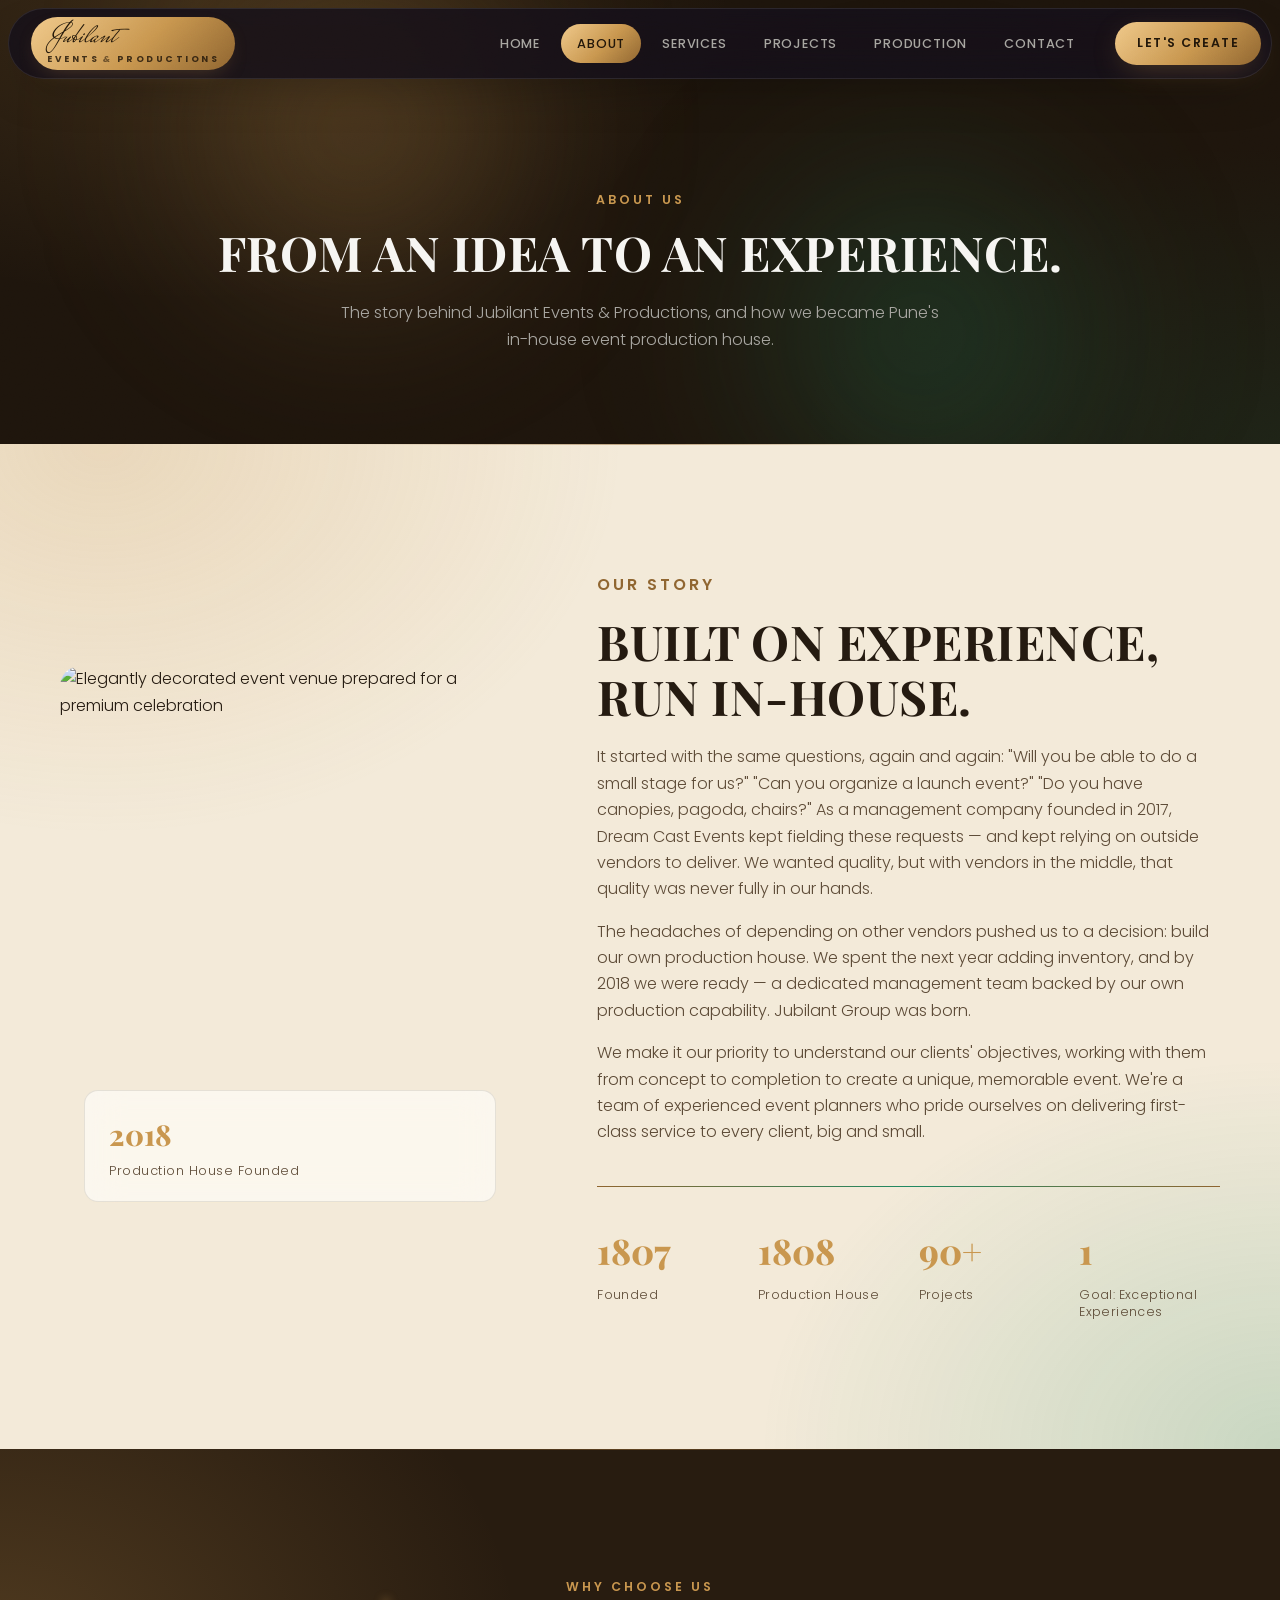
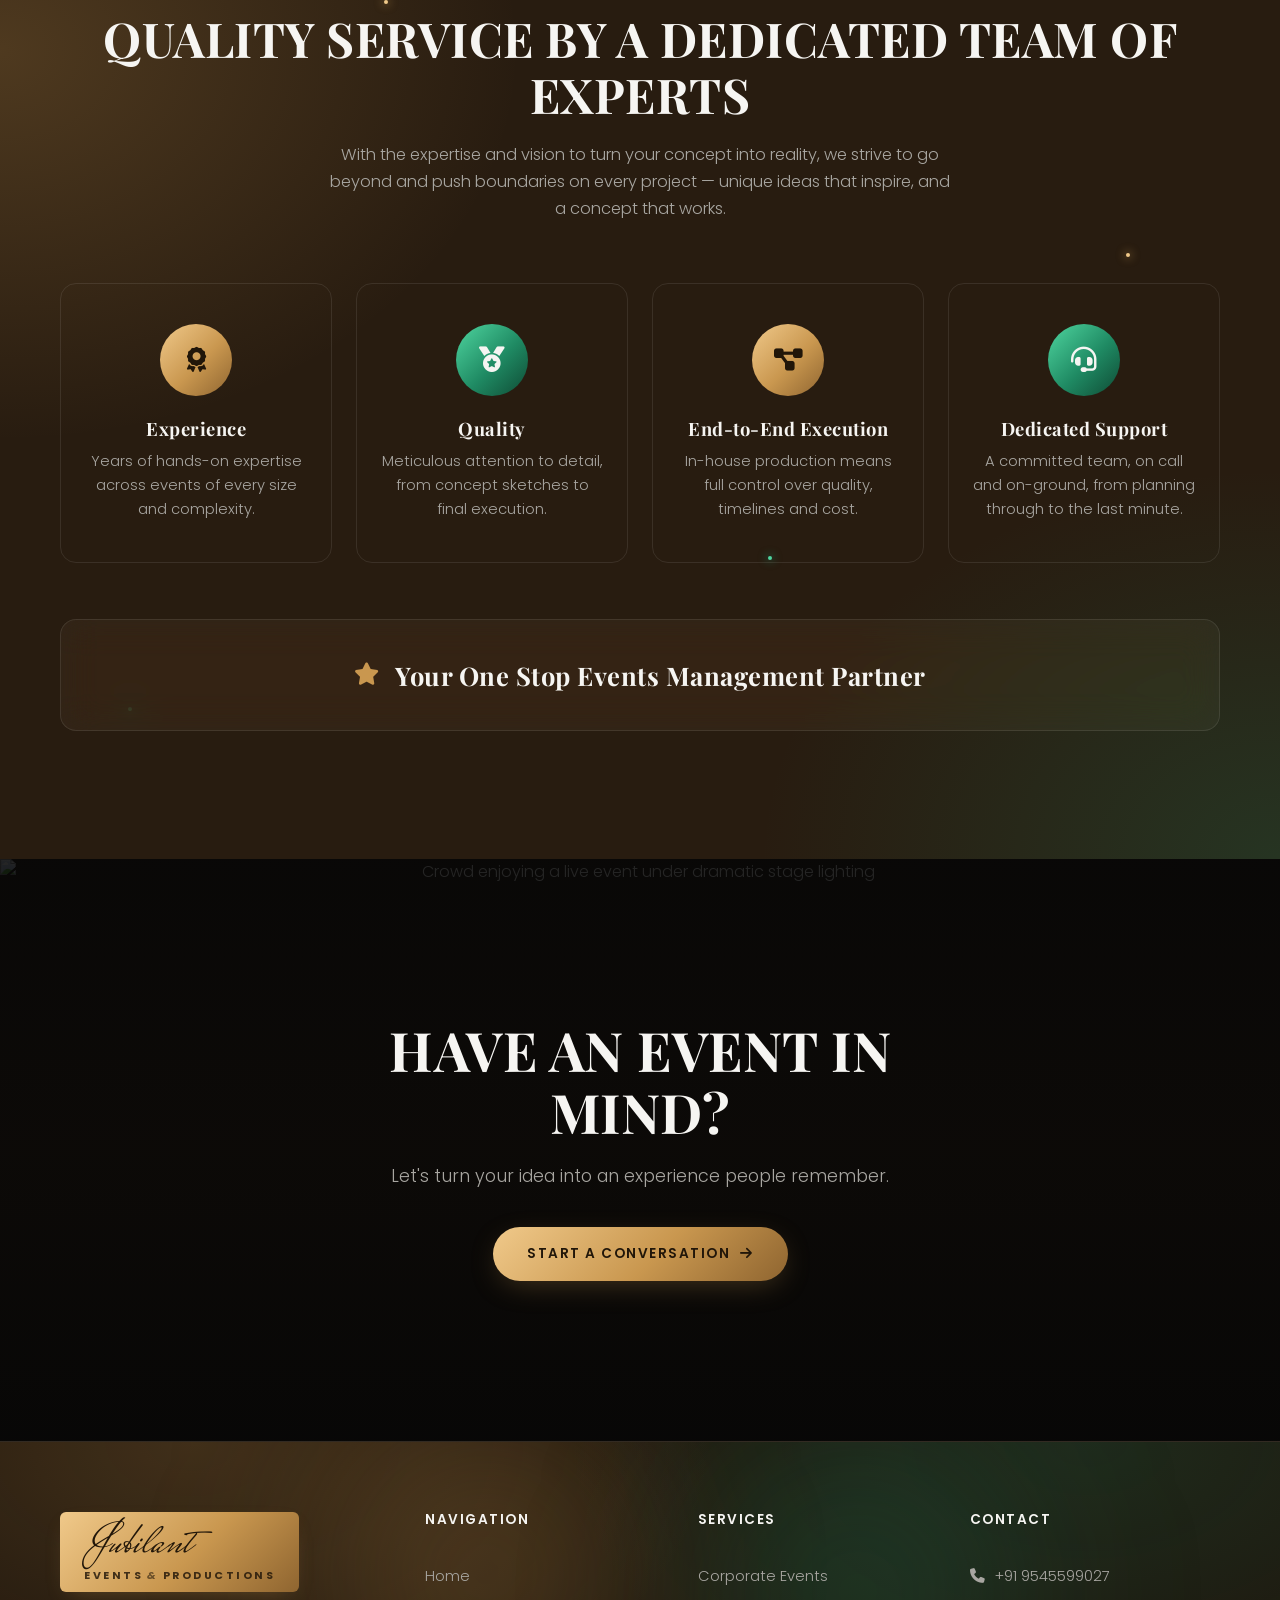
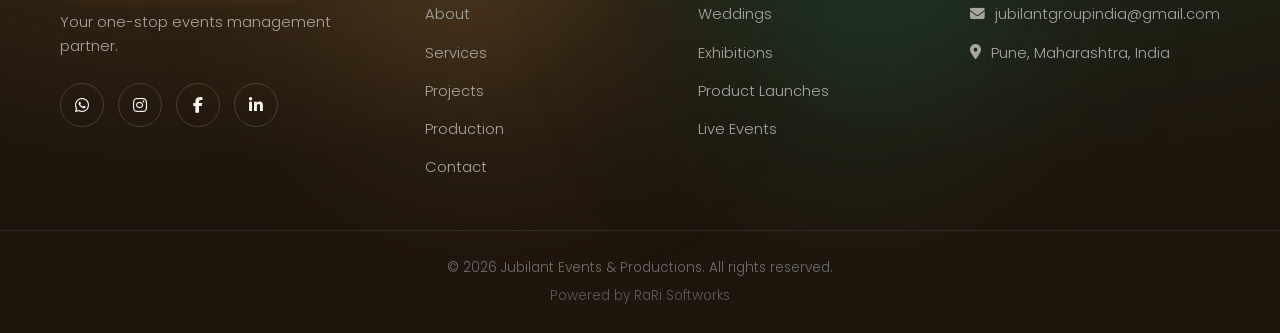
==== commit e120a370: "all updated" ====
--- a/about.html
+++ b/about.html
@@ -82,9 +82,9 @@
         <div class="about-copy reveal-right">
           <p class="section-eyebrow">Our Story</p>
           <h2 class="section-heading">BUILT ON EXPERIENCE, RUN IN-HOUSE.</h2>
-          <p>Dream Cast Events began in 2017 as a management company. As client requirements grew, we started handling stages, launches, banners, printing, canopies, furniture, décor and weddings. Dependence on external vendors created challenges with quality and timelines.</p>
-          <p>We decided to build our own production house. By 2018, Jubilant Events &amp; Productions was born with a dedicated management team and production capabilities.</p>
-          <p>Today, we work with clients from concept to completion, creating unique and memorable experiences with a strong focus on quality, service and execution.</p>
+          <p>It started with the same questions, again and again: "Will you be able to do a small stage for us?" "Can you organize a launch event?" "Do you have canopies, pagoda, chairs?" As a management company founded in 2017, Dream Cast Events kept fielding these requests — and kept relying on outside vendors to deliver. We wanted quality, but with vendors in the middle, that quality was never fully in our hands.</p>
+          <p>The headaches of depending on other vendors pushed us to a decision: build our own production house. We spent the next year adding inventory, and by 2018 we were ready — a dedicated management team backed by our own production capability. Jubilant Group was born.</p>
+          <p>We make it our priority to understand our clients' objectives, working with them from concept to completion to create a unique, memorable event. We're a team of experienced event planners who pride ourselves on delivering first-class service to every client, big and small.</p>
 
           <div class="stats-grid reveal-up">
             <div class="stat-card">
@@ -120,6 +120,7 @@
         <div class="section-head reveal-up">
           <p class="section-eyebrow center">Why Choose Us</p>
           <h2 class="section-heading center">QUALITY SERVICE BY A DEDICATED TEAM OF EXPERTS</h2>
+          <p class="section-sub center">With the expertise and vision to turn your concept into reality, we strive to go beyond and push boundaries on every project — unique ideas that inspire, and a concept that works.</p>
         </div>
 
         <div class="features-grid">
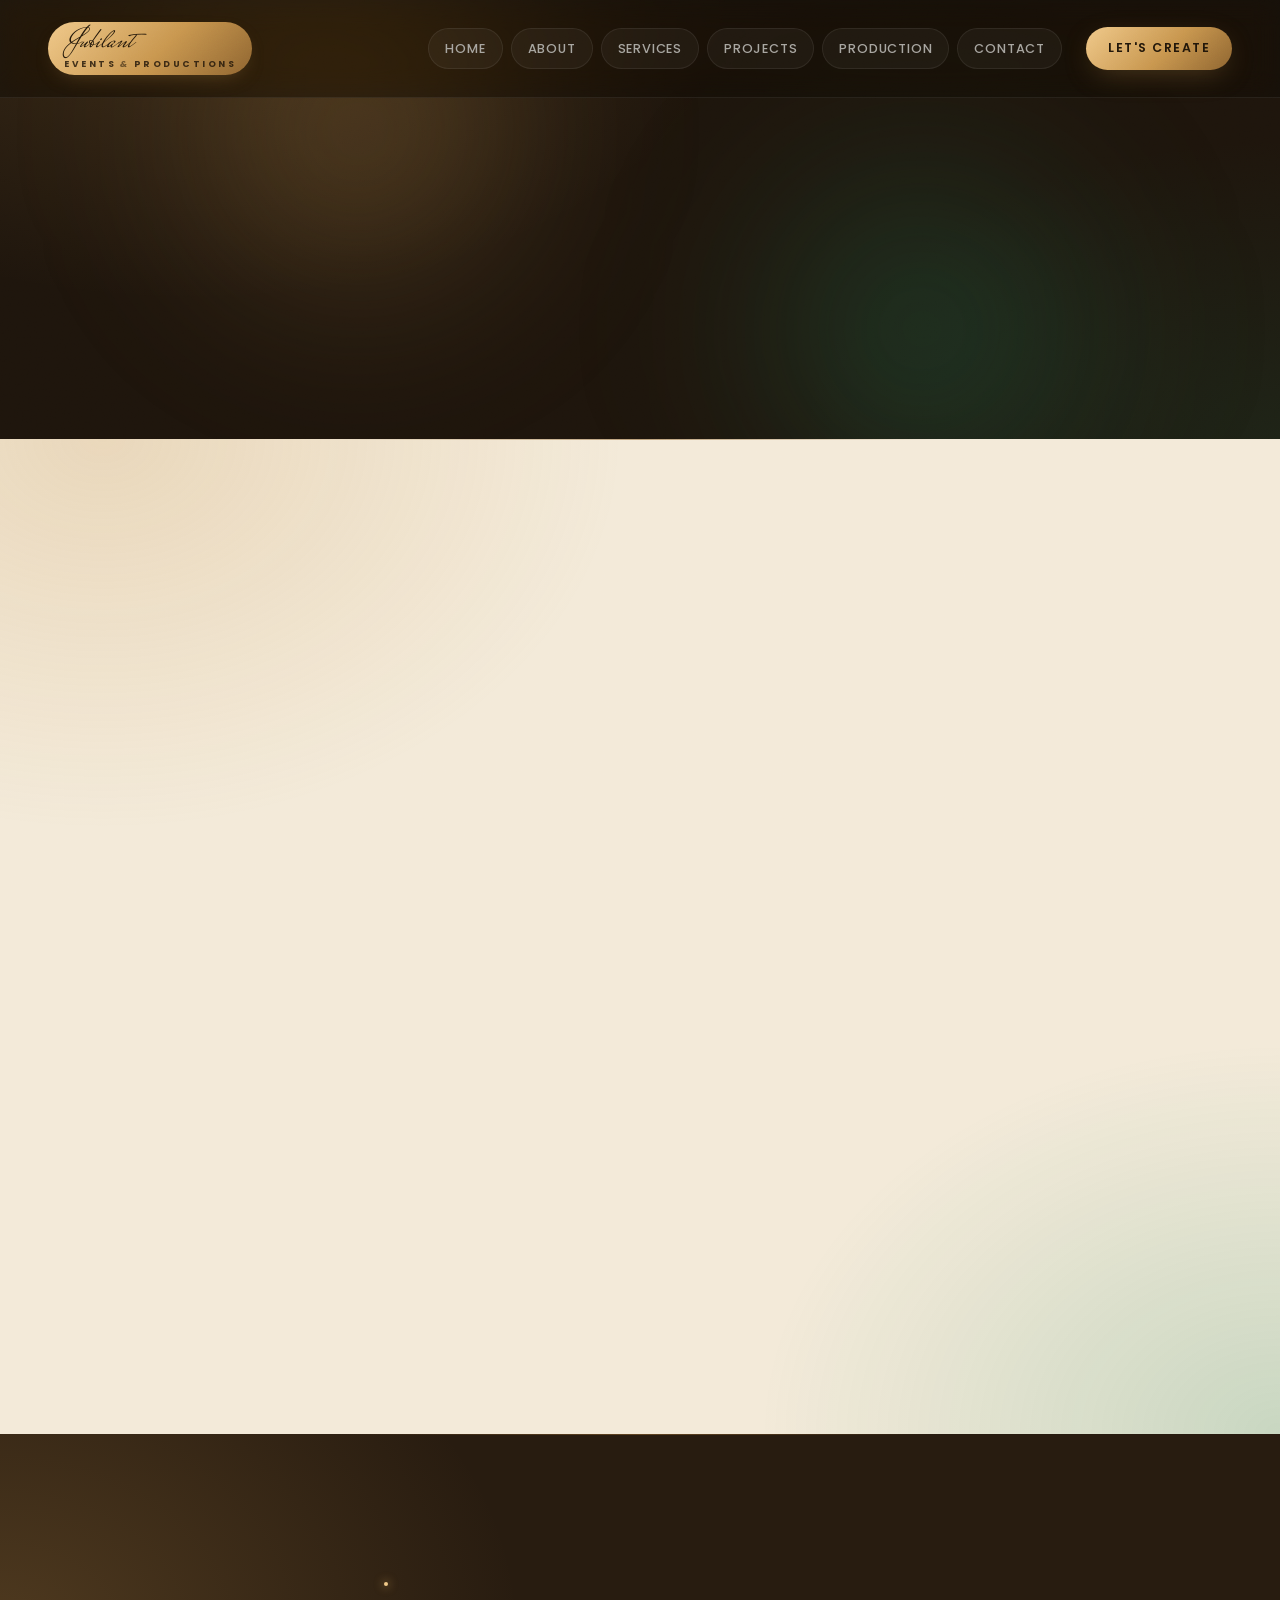
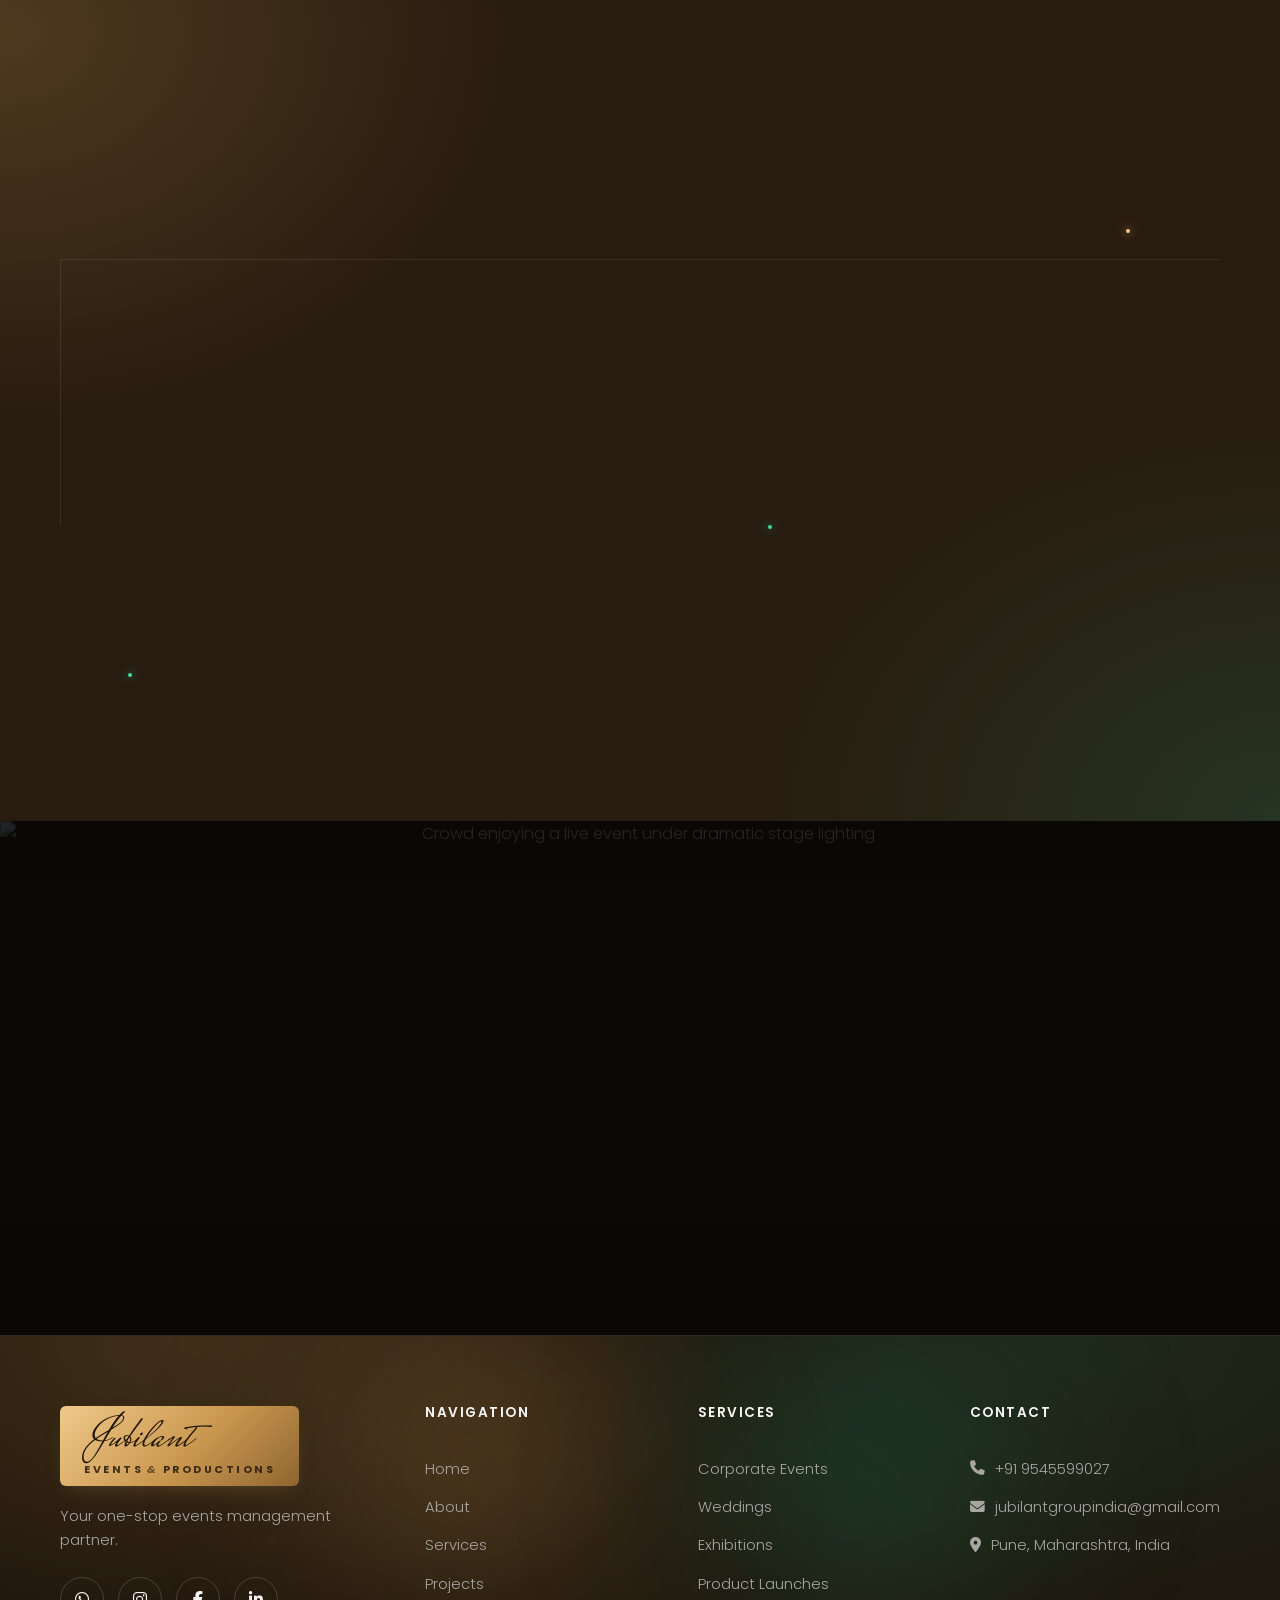
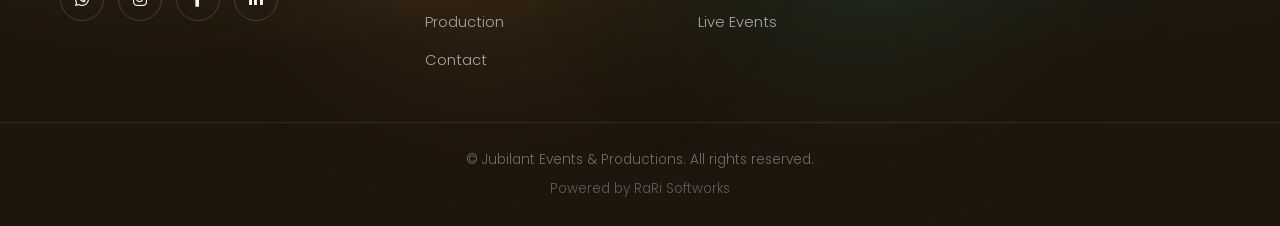
==== commit 3b4d2cde: "Backup checkpoint before full UI redesign Snapshot of the site with the light/gold theme, chip navba" ====
--- a/about.html
+++ b/about.html
@@ -13,7 +13,7 @@
 
   <link rel="preconnect" href="https://fonts.googleapis.com">
   <link rel="preconnect" href="https://fonts.gstatic.com" crossorigin>
-  <link href="https://fonts.googleapis.com/css2?family=Playfair+Display:wght@400;500;600;700;800;900&family=Mrs+Saint+Delafield&family=Poppins:wght@300;400;500;600;700;800&display=swap" rel="stylesheet">
+  <link href="https://fonts.googleapis.com/css2?family=Bricolage+Grotesque:opsz,wght@12..96,200..800&family=Mrs+Saint+Delafield&family=Poppins:wght@300;400;500;600;700;800&display=swap" rel="stylesheet">
   <link rel="stylesheet" href="https://cdnjs.cloudflare.com/ajax/libs/font-awesome/6.5.1/css/all.min.css" integrity="sha512-DTOQO9RWCH3ppGqcWaEA1BIZOC6xxalwEsw9c2QQeAIftl+Vegovlnee1c9QX4TctnWMn13TZye+giMm8e2LwA==" crossorigin="anonymous" referrerpolicy="no-referrer">
 
   <link rel="stylesheet" href="style.css">
@@ -62,14 +62,14 @@
       <span class="glow-orb glow-emerald-soft" style="bottom:-120px; right:10%;" aria-hidden="true"></span>
       <div class="container">
         <div class="section-head">
-          <p class="section-eyebrow center">About Us</p>
-          <h1 class="section-heading center">FROM AN IDEA TO AN EXPERIENCE.</h1>
-          <p class="section-sub center">The story behind Jubilant Events &amp; Productions, and how we became Pune's in-house event production house.</p>
-        </div>
-      </div>
-    </section>
-
-    <section class="about light-section">
+          <p class="section-eyebrow center reveal-up">About Us</p>
+          <h1 class="section-heading center reveal-up delay-1">FROM AN IDEA TO AN EXPERIENCE.</h1>
+          <p class="section-sub center reveal-up delay-2">The story behind Jubilant Events &amp; Productions, and how we became Pune's in-house event production house.</p>
+        </div>
+      </div>
+    </section>
+
+    <section class="about section-photo-light">
       <div class="container about-grid">
         <div class="about-media reveal-left">
           <img src="https://images.unsplash.com/photo-1519167758481-83f550bb49b3?w=1000&q=80&auto=format&fit=crop" alt="Elegantly decorated event venue prepared for a premium celebration" loading="lazy">
@@ -125,22 +125,26 @@
 
         <div class="features-grid">
           <div class="feature-card reveal-up">
-            <div class="feature-icon"><i class="fa-solid fa-award"></i></div>
+            <span class="feature-num">01</span>
+            <i class="fa-solid fa-award feature-icon"></i>
             <h3>Experience</h3>
             <p>Years of hands-on expertise across events of every size and complexity.</p>
           </div>
           <div class="feature-card reveal-up delay-1">
-            <div class="feature-icon"><i class="fa-solid fa-medal"></i></div>
+            <span class="feature-num">02</span>
+            <i class="fa-solid fa-medal feature-icon"></i>
             <h3>Quality</h3>
             <p>Meticulous attention to detail, from concept sketches to final execution.</p>
           </div>
           <div class="feature-card reveal-up delay-2">
-            <div class="feature-icon"><i class="fa-solid fa-diagram-project"></i></div>
+            <span class="feature-num">03</span>
+            <i class="fa-solid fa-diagram-project feature-icon"></i>
             <h3>End-to-End Execution</h3>
             <p>In-house production means full control over quality, timelines and cost.</p>
           </div>
           <div class="feature-card reveal-up delay-3">
-            <div class="feature-icon"><i class="fa-solid fa-headset"></i></div>
+            <span class="feature-num">04</span>
+            <i class="fa-solid fa-headset feature-icon"></i>
             <h3>Dedicated Support</h3>
             <p>A committed team, on call and on-ground, from planning through to the last minute.</p>
           </div>
@@ -224,6 +228,8 @@
     <i class="fa-solid fa-arrow-up"></i>
   </button>
 
+  <script src="https://cdnjs.cloudflare.com/ajax/libs/gsap/3.12.5/gsap.min.js"></script>
+  <script src="https://cdnjs.cloudflare.com/ajax/libs/gsap/3.12.5/ScrollTrigger.min.js"></script>
   <script src="script.js"></script>
 </body>
 </html>
--- a/style.css
+++ b/style.css
@@ -75,7 +75,7 @@
   --spotlight-tint: rgba(255, 255, 255, 0.08);
   --grid-line: rgba(255, 255, 255, 0.035);
 
-  --font-display: 'Playfair Display', Georgia, serif;
+  --font-display: 'Bricolage Grotesque', -apple-system, BlinkMacSystemFont, 'Segoe UI', sans-serif;
   --font-body: 'Poppins', -apple-system, BlinkMacSystemFont, 'Segoe UI', sans-serif;
   --font-script: 'Mrs Saint Delafield', cursive;
 
@@ -112,6 +112,35 @@
   color: var(--white);
 }
 
+/* Light variant for sections that hold real photos (About, Projects,
+   Production). Deliberately uses literal colors instead of redeclaring
+   the shared --black/--white custom properties like .light-section does —
+   redefining those same custom-property names at a second cascade level
+   on a section that also contains large clipped photo content triggers a
+   Chromium paint bug where the image never composites (verified: the
+   image is present, correctly sized and topmost in hit-testing, but
+   never paints). Literal values sidestep that entirely. */
+.section-photo-light {
+  color: #241a10;
+}
+
+.section-photo-light .section-sub,
+.section-photo-light .stat-label,
+.section-photo-light .about-copy p,
+.section-photo-light .featured-copy p {
+  color: #5c4a36;
+}
+
+.section-photo-light .glass {
+  background: rgba(255, 255, 255, 0.6);
+  border-color: rgba(33, 22, 9, 0.10);
+}
+
+.section-photo-light .btn-outline {
+  border-color: rgba(33, 22, 9, 0.20);
+  color: #241a10;
+}
+
 /* ---------- Base ---------- */
 body {
   background: var(--black);
@@ -125,9 +154,9 @@
 
 h1, h2, h3, h4 {
   font-family: var(--font-display);
-  font-weight: 700;
-  line-height: 1.15;
-  letter-spacing: 0.5px;
+  font-weight: 800;
+  line-height: 1.05;
+  letter-spacing: -0.5px;
 }
 
 .container {
@@ -218,7 +247,6 @@
    too close in luminance, so these text/icon uses (which sit directly on
    the section background, not a white card) drop to the deeper gold-dim. */
 .light-section .section-eyebrow,
-.light-section .clients-track span:hover,
 .light-section .contact-details i,
 .light-section .contact-details a:hover {
   color: var(--gold-dim);
@@ -297,10 +325,6 @@
   to { background-position: 56px 56px, 56px 56px; }
 }
 
-/* ---- Navbar hide-on-scroll ---- */
-.navbar.nav-hidden {
-  transform: translateY(-100%);
-}
 
 /* ---- Magnetic buttons ---- */
 .magnetic {
@@ -309,14 +333,12 @@
 }
 
 /* ---- Card spotlight glow ---- */
-.service-card,
-.feature-card {
+.service-card {
   --mx: 50%;
   --my: 50%;
 }
 
-.service-card::after,
-.feature-card::after {
+.service-card::after {
   content: '';
   position: absolute;
   inset: 0;
@@ -327,67 +349,20 @@
   transition: opacity 0.5s var(--ease);
 }
 
-.service-card:hover::after,
-.feature-card:hover::after {
+.service-card:hover::after {
   opacity: 1;
 }
 
 .service-card > * {
   position: relative;
   z-index: 1;
-}
-
-.feature-card > * {
-  position: relative;
-  z-index: 1;
-}
-
-/* ---- Feature card border beam ---- */
-@property --angle {
-  syntax: '<angle>';
-  initial-value: 0deg;
-  inherits: false;
-}
-
-.feature-card {
-  position: relative;
-  isolation: isolate;
-}
-
-.feature-card::before {
-  content: '';
-  position: absolute;
-  inset: -1px;
-  z-index: -1;
-  border-radius: 17px;
-  padding: 1px;
-  background: conic-gradient(from var(--angle, 0deg), transparent 0%, var(--gold-light) 12%, transparent 28%);
-  -webkit-mask: linear-gradient(#000 0 0) content-box, linear-gradient(#000 0 0);
-  mask: linear-gradient(#000 0 0) content-box, linear-gradient(#000 0 0);
-  -webkit-mask-composite: xor;
-  mask-composite: exclude;
-  opacity: 0;
-  transition: opacity 0.4s var(--ease);
-}
-
-.feature-card:hover::before {
-  opacity: 1;
-  animation: beamRotate 2.6s linear infinite;
-}
-
-.feature-card:nth-child(even):hover::before {
-  background: conic-gradient(from var(--angle, 0deg), transparent 0%, var(--emerald-light) 12%, transparent 28%);
-}
-
-@keyframes beamRotate {
-  to { --angle: 360deg; }
 }
 
 /* ---- Image reveal wipe (panel slide-away, keeps the <img> itself unclipped
    so native lazy-loading and IntersectionObserver track it normally) ---- */
 .about-media::before,
 .inventory-card::before,
-.project-card::before,
+.project-card-media::before,
 .featured-media::before {
   content: '';
   position: absolute;
@@ -402,9 +377,28 @@
 
 .about-media.visible::before,
 .inventory-card.visible::before,
-.project-card.visible::before,
+.project-card.visible .project-card-media::before,
 .featured-project.visible .featured-media::before {
   transform: scaleX(0);
+}
+
+/* ---- Image reveal zoom-settle (image starts slightly zoomed in, settles to
+   scale(1) in step with the wipe panel above, then hover scale takes over) ---- */
+.about-media img,
+.inventory-card img,
+.project-card-media img,
+.featured-media img,
+.how-we-work-media img {
+  transform: scale(1.15);
+  transition: transform 1.2s var(--ease);
+}
+
+.about-media.visible img,
+.inventory-card.visible img,
+.project-card.visible .project-card-media img,
+.featured-project.visible .featured-media img,
+.how-we-work-col.visible .how-we-work-media img {
+  transform: scale(1);
 }
 
 /* ---- About stats storytelling beam ---- */
@@ -432,7 +426,6 @@
 @media (prefers-reduced-motion: reduce) {
   body { opacity: 1; transition: none; }
   .hero::after { animation: none; }
-  .feature-card:hover::before { animation: none; }
 }
 
 .text-gold {
@@ -558,6 +551,35 @@
   .btn-pulse { animation: none; }
 }
 
+.btn-link {
+  display: inline-flex;
+  align-items: center;
+  gap: 10px;
+  font-family: var(--font-display);
+  font-weight: 700;
+  font-size: 0.95rem;
+  letter-spacing: 0.2px;
+  color: var(--gold);
+  padding-bottom: 3px;
+  border-bottom: 1.5px solid var(--gold-dim);
+  transition: gap 0.3s var(--ease), color 0.3s var(--ease), border-color 0.3s var(--ease);
+}
+
+.btn-link i {
+  font-size: 0.82rem;
+  transition: transform 0.3s var(--ease);
+}
+
+.btn-link:hover {
+  gap: 14px;
+  color: var(--gold-light);
+  border-color: var(--gold-light);
+}
+
+.btn-link:hover i {
+  transform: translateX(3px);
+}
+
 /* ---------- Scroll progress ---------- */
 .scroll-progress {
   position: fixed;
@@ -573,24 +595,22 @@
 /* ---------- Navbar ---------- */
 .navbar {
   position: fixed;
-  top: 8px;
-  left: 50%;
-  transform: translateX(-50%);
-  width: min(1280px, calc(100% - 16px));
+  top: 0;
+  left: 0;
+  width: 100%;
   z-index: 1000;
-  padding: 8px 10px 8px 22px;
-  border-radius: 100px;
-  transition: var(--transition), top 0.4s var(--ease);
-  background: rgba(20, 16, 26, 0.85);
-  backdrop-filter: blur(18px) saturate(160%);
-  -webkit-backdrop-filter: blur(18px) saturate(160%);
-  border: 1px solid rgba(255, 255, 255, 0.09);
-  box-shadow: 0 20px 50px -26px rgba(0, 0, 0, 0.6);
+  padding: 22px 48px;
+  transition: var(--transition), padding 0.4s var(--ease);
+  background: rgba(15, 12, 9, 0.5);
+  backdrop-filter: blur(14px) saturate(160%);
+  -webkit-backdrop-filter: blur(14px) saturate(160%);
+  border-bottom: 1px solid rgba(255, 255, 255, 0.07);
 }
 
 .navbar.scrolled {
-  top: 6px;
-  background: rgba(16, 13, 21, 0.94);
+  padding: 14px 48px;
+  background: rgba(13, 10, 8, 0.94);
+  border-bottom-color: var(--border);
   box-shadow: 0 20px 44px -18px rgba(0, 0, 0, 0.55);
 }
 
@@ -599,6 +619,8 @@
   align-items: center;
   justify-content: space-between;
   gap: 16px;
+  max-width: 1400px;
+  margin: 0 auto;
 }
 
 .logo {
@@ -666,7 +688,7 @@
 .nav-links {
   display: flex;
   align-items: center;
-  gap: clamp(2px, 0.4vw, 6px);
+  gap: 8px;
   margin-left: auto;
 }
 
@@ -679,17 +701,22 @@
   color: var(--gray);
   padding: 9px 16px;
   border-radius: 100px;
-  transition: color 0.3s var(--ease), background 0.3s var(--ease);
+  background: rgba(255, 255, 255, 0.045);
+  border: 1px solid rgba(255, 255, 255, 0.07);
+  transition: color 0.3s var(--ease), background 0.3s var(--ease), border-color 0.3s var(--ease), transform 0.3s var(--ease);
 }
 
 .nav-link:hover {
   color: var(--white);
-  background: rgba(255, 255, 255, 0.07);
+  background: rgba(255, 255, 255, 0.12);
+  border-color: rgba(255, 255, 255, 0.18);
+  transform: translateY(-1px);
 }
 
 .nav-link.active {
   color: var(--ink);
   background: var(--gradient-gold);
+  border-color: transparent;
 }
 
 .nav-cta {
@@ -833,9 +860,10 @@
   position: absolute;
   inset: 0;
   z-index: 0;
-}
-
-.hero-img {
+  overflow: hidden;
+}
+
+.hero-bg-video {
   width: 100%;
   height: 100%;
   object-fit: cover;
@@ -848,12 +876,12 @@
   to { transform: scale(1); }
 }
 
-.hero-gradient {
+.hero-media-overlay {
   position: absolute;
   inset: 0;
   background:
     linear-gradient(180deg, rgba(6,6,6,0.55) 0%, rgba(6,6,6,0.55) 30%, rgba(6,6,6,0.92) 100%),
-    linear-gradient(90deg, rgba(6,6,6,0.85) 0%, rgba(6,6,6,0.35) 60%);
+    linear-gradient(90deg, rgba(6,6,6,0.7) 0%, rgba(6,6,6,0.35) 60%);
 }
 
 .hero-content {
@@ -901,10 +929,24 @@
 }
 
 .hero h1 {
-  font-size: clamp(2.4rem, 6.5vw, 5.2rem);
+  font-size: clamp(2.4rem, 7vw, 5.6rem);
   text-transform: uppercase;
   margin-bottom: 26px;
-  letter-spacing: 1px;
+  letter-spacing: -1.5px;
+}
+
+.line-mask {
+  display: block;
+  overflow: hidden;
+}
+
+.line-inner {
+  display: block;
+  transform: translateY(115%);
+}
+
+@media (prefers-reduced-motion: reduce) {
+  .line-inner { transform: none; }
 }
 
 .hero-text {
@@ -962,6 +1004,47 @@
   100% { opacity: 0; transform: translateY(10px); }
 }
 
+/* ---------- How We Work ---------- */
+.how-we-work {
+  padding: var(--section-pad) 0 calc(var(--section-pad) * 0.6);
+  background: var(--black);
+}
+
+.how-we-work-grid {
+  display: grid;
+  grid-template-columns: 1fr 1fr;
+  gap: clamp(40px, 6vw, 80px);
+  margin-top: clamp(40px, 6vw, 64px);
+}
+
+.how-we-work-media {
+  border-radius: 18px;
+  overflow: hidden;
+  margin-bottom: 28px;
+}
+
+.how-we-work-media img {
+  width: 100%;
+  height: 320px;
+  object-fit: cover;
+  transition: transform 0.8s var(--ease);
+}
+
+.how-we-work-col:hover .how-we-work-media img {
+  transform: scale(1.05);
+}
+
+.how-we-work-col h3 {
+  font-size: clamp(1.4rem, 2.4vw, 1.9rem);
+  margin: 10px 0 14px;
+}
+
+.how-we-work-col p {
+  color: var(--gray);
+  margin-bottom: 22px;
+  max-width: 46ch;
+}
+
 /* ---------- About ---------- */
 .about {
   padding: var(--section-pad) 0;
@@ -973,6 +1056,13 @@
   overflow: hidden;
 }
 
+.about.section-photo-light {
+  background:
+    radial-gradient(ellipse 800px 600px at 8% 0%, rgba(201, 151, 79, 0.22), transparent 65%),
+    radial-gradient(ellipse 800px 600px at 100% 100%, rgba(31, 138, 99, 0.20), transparent 65%),
+    #f3ead9;
+}
+
 .about-grid {
   display: grid;
   grid-template-columns: 0.85fr 1.15fr;
@@ -1008,6 +1098,10 @@
   display: flex;
   flex-direction: column;
   gap: 2px;
+  background: rgba(8, 6, 4, 0.82);
+  backdrop-filter: blur(18px) saturate(140%);
+  -webkit-backdrop-filter: blur(18px) saturate(140%);
+  border: 1px solid rgba(255, 255, 255, 0.1);
 }
 
 .badge-num {
@@ -1071,15 +1165,17 @@
 .services-grid {
   display: grid;
   grid-template-columns: repeat(4, 1fr);
-  gap: 22px;
+  border-top: 1px solid var(--border);
+  border-left: 1px solid var(--border);
 }
 
 .service-card {
-  background: var(--charcoal-light);
-  border: 1px solid var(--border);
-  border-radius: 16px;
-  padding: 34px 26px;
-  transition: var(--transition);
+  background: transparent;
+  border-right: 1px solid var(--border);
+  border-bottom: 1px solid var(--border);
+  border-radius: 0;
+  padding: 34px 28px;
+  transition: background 0.4s var(--ease);
   position: relative;
   overflow: hidden;
 }
@@ -1094,39 +1190,15 @@
 }
 
 .service-card i {
-  font-size: 1.7rem;
+  font-size: 1.5rem;
   color: var(--gold);
   margin-bottom: 20px;
   display: inline-block;
   transition: transform 0.4s var(--ease);
-  animation: iconGlowPulse 4s ease-in-out infinite;
-}
-
-.service-card:nth-child(4n+2) i { animation-delay: 0.6s; }
-.service-card:nth-child(4n+3) i { animation-delay: 1.2s; }
-.service-card:nth-child(4n+4) i { animation-delay: 1.8s; }
-
-@keyframes iconGlowPulse {
-  0%, 100% { filter: drop-shadow(0 0 0 transparent); }
-  50% { filter: drop-shadow(0 0 9px currentColor); }
-}
-
-@keyframes iconBreathe {
-  0%, 100% { box-shadow: 0 0 0 0 var(--gold-glow); }
-  50% { box-shadow: 0 0 24px 8px var(--gold-glow); }
-}
-
-.feature-card:nth-child(even) .feature-icon {
-  animation: iconBreatheEmerald 3.6s ease-in-out infinite;
-}
-
-@keyframes iconBreatheEmerald {
-  0%, 100% { box-shadow: 0 0 0 0 var(--emerald-glow); }
-  50% { box-shadow: 0 0 24px 8px var(--emerald-glow); }
 }
 
 @media (prefers-reduced-motion: reduce) {
-  .service-card i, .feature-icon { animation: none; }
+  .service-card i { animation: none; }
 }
 
 .service-card h3 {
@@ -1141,9 +1213,7 @@
 }
 
 .service-card:hover {
-  transform: translateY(-8px);
-  border-color: var(--gold-dim);
-  box-shadow: 0 20px 40px -20px rgba(0, 0, 0, 0.6);
+  background: rgba(201, 151, 79, 0.05);
 }
 
 .service-card:hover::before {
@@ -1151,19 +1221,7 @@
 }
 
 .service-card:hover i {
-  transform: scale(1.15) rotate(-6deg);
-}
-
-.service-card:nth-child(even) i {
-  color: var(--emerald-light);
-}
-
-.service-card:nth-child(even):hover {
-  border-color: var(--emerald-dim);
-}
-
-.service-card:nth-child(even)::before {
-  background: radial-gradient(circle at 30% 0%, var(--emerald-glow), transparent 60%);
+  transform: scale(1.1);
 }
 
 /* ---------- Why choose us ---------- */
@@ -1180,46 +1238,38 @@
 .features-grid {
   display: grid;
   grid-template-columns: repeat(4, 1fr);
-  gap: 24px;
   margin-bottom: 56px;
+  border-top: 1px solid var(--border);
+  border-left: 1px solid var(--border);
 }
 
 .feature-card {
-  text-align: center;
-  padding: 40px 24px;
-  border-radius: 16px;
-  border: 1px solid var(--border);
-  transition: var(--transition);
+  text-align: left;
+  padding: 36px 30px;
+  border-right: 1px solid var(--border);
+  border-bottom: 1px solid var(--border);
+  transition: background 0.4s var(--ease);
 }
 
 .feature-card:hover {
-  border-color: var(--gold-dim);
-  transform: translateY(-6px);
-  background: rgba(201, 151, 79, 0.04);
-}
-
-.feature-card:nth-child(even):hover {
-  border-color: var(--emerald-dim);
-  background: rgba(31, 138, 99, 0.05);
+  background: rgba(201, 151, 79, 0.05);
+}
+
+.feature-num {
+  display: block;
+  font-family: var(--font-display);
+  font-weight: 700;
+  font-size: 0.8rem;
+  letter-spacing: 1px;
+  color: var(--gold-dim);
+  margin-bottom: 28px;
 }
 
 .feature-icon {
-  width: 72px;
-  height: 72px;
-  border-radius: 50%;
-  background: var(--gradient-gold);
-  display: flex;
-  align-items: center;
-  justify-content: center;
-  margin: 0 auto 22px;
-  animation: iconBreathe 3.6s ease-in-out infinite;
-  font-size: 1.6rem;
-  color: var(--ink);
-}
-
-.feature-card:nth-child(even) .feature-icon {
-  background: var(--gradient-emerald);
-  color: var(--white);
+  display: block;
+  font-size: 1.3rem;
+  color: var(--gold);
+  margin-bottom: 20px;
 }
 
 .feature-card h3 {
@@ -1263,6 +1313,13 @@
     var(--black);
   position: relative;
   overflow: hidden;
+}
+
+.production.section-photo-light {
+  background:
+    radial-gradient(ellipse 800px 500px at 100% 0%, rgba(31, 138, 99, 0.08), transparent 60%),
+    radial-gradient(ellipse 700px 500px at 0% 100%, rgba(201, 151, 79, 0.08), transparent 60%),
+    #f8f1e3;
 }
 
 .inventory-grid {
@@ -1343,6 +1400,16 @@
   overflow: hidden;
 }
 
+.projects.section-photo-light {
+  background:
+    radial-gradient(ellipse 850px 600px at 100% 15%, rgba(201, 151, 79, 0.22), transparent 65%),
+    radial-gradient(ellipse 800px 550px at 0% 100%, rgba(31, 138, 99, 0.20), transparent 65%),
+    #f3ead9;
+}
+
+.projects .container {
+}
+
 .featured-project {
   display: grid;
   grid-template-columns: 1.1fr 1fr;
@@ -1402,51 +1469,66 @@
 
 .projects-grid {
   display: grid;
-  grid-template-columns: repeat(3, 1fr);
-  gap: 24px;
+  grid-template-columns: repeat(2, 1fr);
+  gap: 32px;
 }
 
 .project-card {
   position: relative;
-  border-radius: 16px;
-  overflow: hidden;
-  aspect-ratio: 4 / 3.2;
+  border-radius: 18px;
+  overflow: hidden;
   cursor: pointer;
-}
-
-.project-card img {
+  background: var(--charcoal);
+  border: 1px solid var(--border);
+  transition: transform 0.5s var(--ease), box-shadow 0.5s var(--ease), border-color 0.5s var(--ease);
+}
+
+.project-card-media {
+  position: relative;
+  aspect-ratio: 5 / 4;
+  overflow: hidden;
+}
+
+.project-card-media img {
   width: 100%;
   height: 100%;
   object-fit: cover;
-  transition: transform 0.7s var(--ease);
-}
-
-.project-overlay {
-  position: absolute;
-  inset: 0;
-  background: linear-gradient(180deg, rgba(6,6,6,0.1) 0%, rgba(6,6,6,0.95) 100%);
+  transition: transform 0.9s var(--ease);
+}
+
+.project-card-body {
+  padding: 24px 26px 28px;
   display: flex;
   flex-direction: column;
-  justify-content: flex-end;
-  padding: 24px;
-  opacity: 0.92;
-  transition: var(--transition);
 }
 
 .project-category {
+  display: inline-block;
+  align-self: flex-start;
   color: var(--gold);
-  font-size: 0.72rem;
-  font-weight: 600;
+  font-size: 0.68rem;
+  font-weight: 700;
   letter-spacing: 1.5px;
   text-transform: uppercase;
-  margin-bottom: 8px;
+  margin-bottom: 12px;
+  padding: 5px 13px;
+  border: 1px solid var(--border);
+  border-radius: 100px;
 }
 
 .project-card h3 {
-  font-size: 1.1rem;
-  font-weight: 600;
-  font-family: var(--font-body);
-  margin-bottom: 10px;
+  font-size: clamp(1.1rem, 1.6vw, 1.35rem);
+  font-weight: 800;
+  font-family: var(--font-display);
+  letter-spacing: -0.3px;
+  margin-bottom: 6px;
+  color: var(--white);
+}
+
+.project-client {
+  font-size: 0.85rem;
+  color: var(--gray-dim);
+  margin-bottom: 16px;
 }
 
 .project-view {
@@ -1454,30 +1536,29 @@
   align-items: center;
   gap: 8px;
   font-size: 0.78rem;
+  font-weight: 600;
   letter-spacing: 1px;
   text-transform: uppercase;
-  color: var(--white);
-  opacity: 0;
-  transform: translateY(8px);
-  transition: var(--transition);
+  color: var(--gold);
 }
 
 .project-view i {
-  color: var(--gold);
-}
-
-.project-card:hover img {
-  transform: scale(1.12);
-}
-
-.project-card:hover .project-overlay {
-  opacity: 1;
-  background: linear-gradient(180deg, rgba(6,6,6,0.35) 0%, rgba(6,6,6,0.97) 100%);
-}
-
-.project-card:hover .project-view {
-  opacity: 1;
-  transform: translateY(0);
+  font-size: 0.7rem;
+  transition: transform 0.4s var(--ease);
+}
+
+.project-card:hover {
+  transform: translateY(-6px);
+  border-color: var(--gold-dim);
+  box-shadow: 0 20px 45px rgba(0, 0, 0, 0.3);
+}
+
+.project-card:hover .project-card-media img {
+  transform: scale(1.08);
+}
+
+.project-card:hover .project-view i {
+  transform: translateX(4px);
 }
 
 /* ---------- Modal ---------- */
@@ -1558,6 +1639,10 @@
 
 .modal-body h3 {
   font-size: 1.6rem;
+  margin-bottom: 6px;
+}
+
+.modal-body .project-client {
   margin-bottom: 16px;
 }
 
@@ -1606,19 +1691,36 @@
   gap: 60px;
   width: max-content;
   animation: marquee 32s linear infinite;
+  cursor: pointer;
+}
+
+.clients-track.paused {
+  animation-play-state: paused;
 }
 
 .clients-track span {
-  font-family: var(--font-display);
-  font-size: 1.3rem;
-  font-weight: 600;
-  color: var(--gray-dim);
-  white-space: nowrap;
-  transition: color 0.3s var(--ease);
+  display: flex;
+  align-items: center;
+  justify-content: center;
+  flex-shrink: 0;
+  width: 160px;
+  height: 84px;
+  padding: 14px 20px;
+  background: #ffffff;
+  border-radius: 14px;
+  border: 1px solid var(--border);
+  transition: transform 0.35s var(--ease), box-shadow 0.35s var(--ease);
+}
+
+.clients-track span img {
+  max-width: 100%;
+  max-height: 100%;
+  object-fit: contain;
 }
 
 .clients-track span:hover {
-  color: var(--gold);
+  transform: translateY(-4px);
+  box-shadow: 0 12px 28px rgba(0, 0, 0, 0.12);
 }
 
 @keyframes marquee {
@@ -2046,6 +2148,9 @@
 }
 
 @media (max-width: 992px) {
+  .navbar { padding: 18px 24px; }
+  .navbar.scrolled { padding: 14px 24px; }
+
   .nav-links { display: none; }
   .nav-cta { display: none; }
   .hamburger { display: flex; }
@@ -2075,6 +2180,8 @@
   .contact-grid { grid-template-columns: 1fr; }
   .about-media img { height: 400px; }
 
+  .how-we-work-grid { grid-template-columns: 1fr; gap: 48px; }
+
   .features-grid { grid-template-columns: repeat(2, 1fr); }
   .stats-grid { grid-template-columns: repeat(2, 1fr); row-gap: 28px; }
 
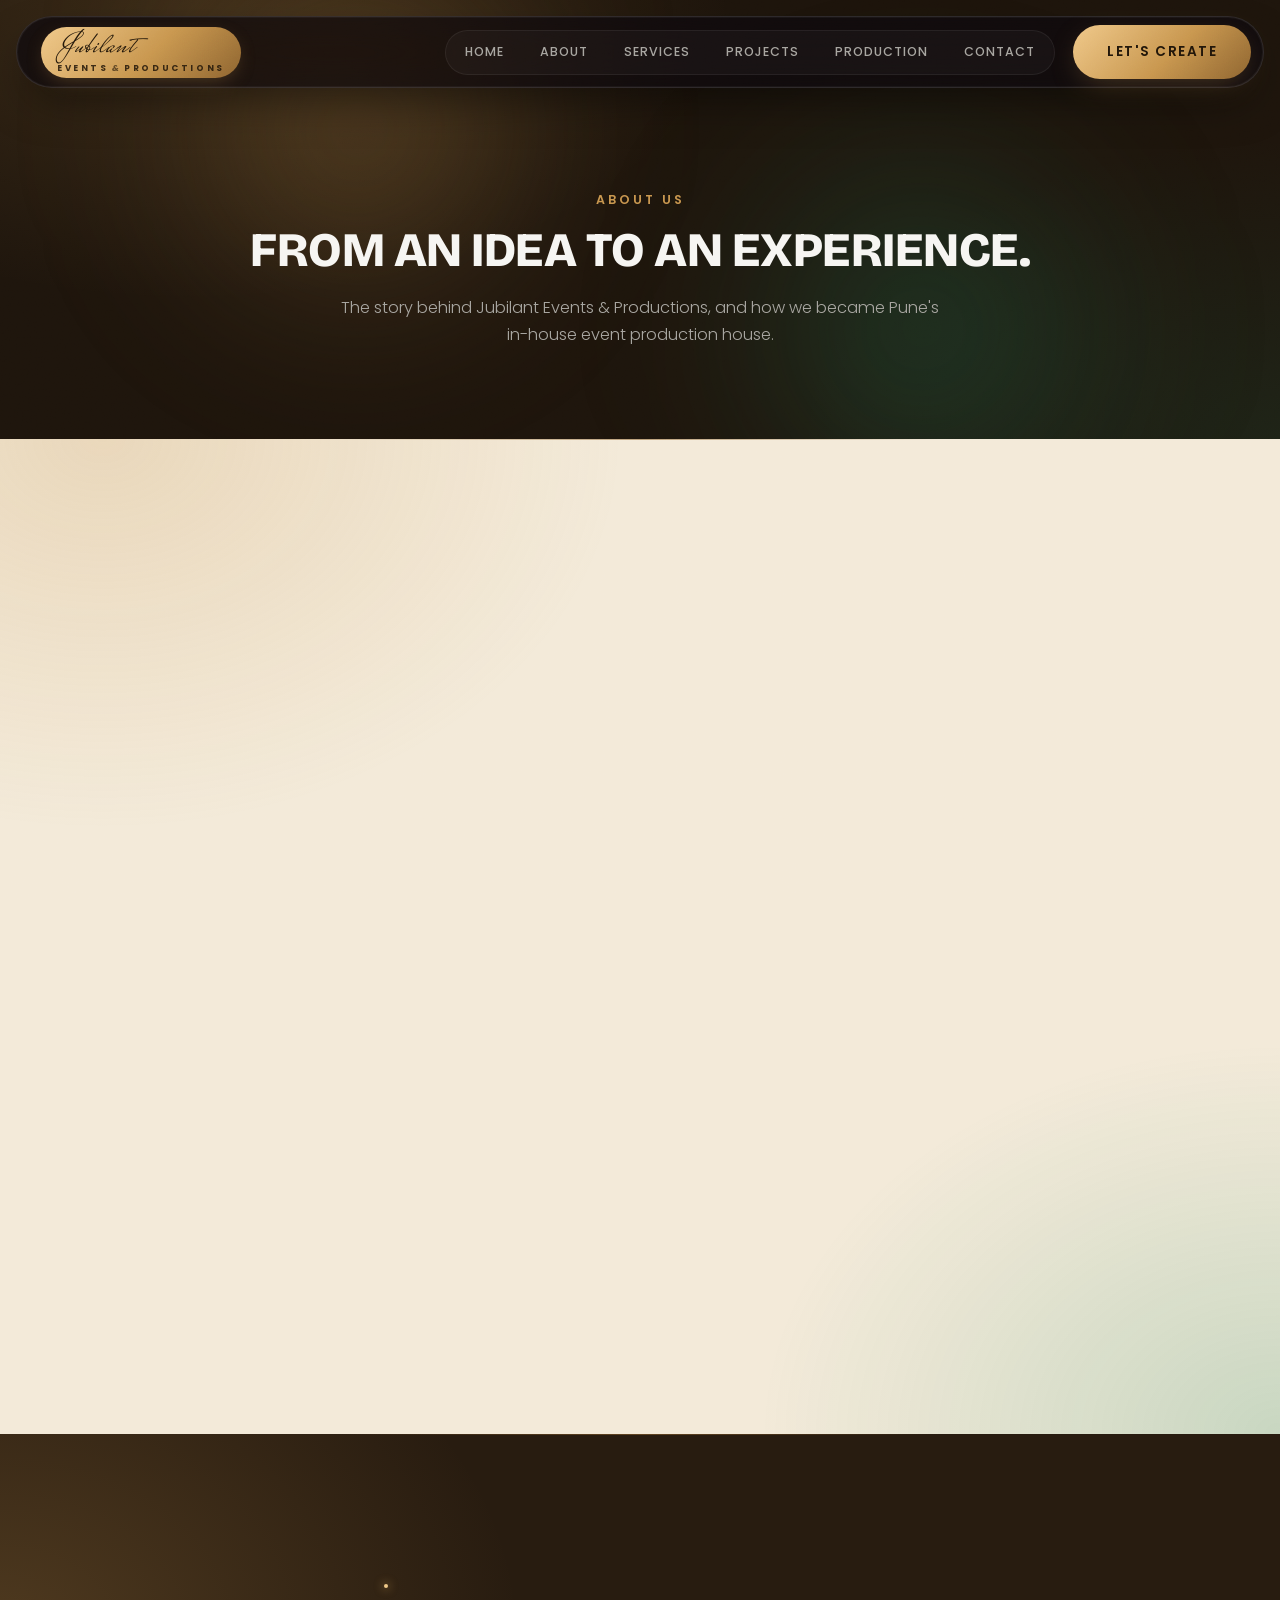
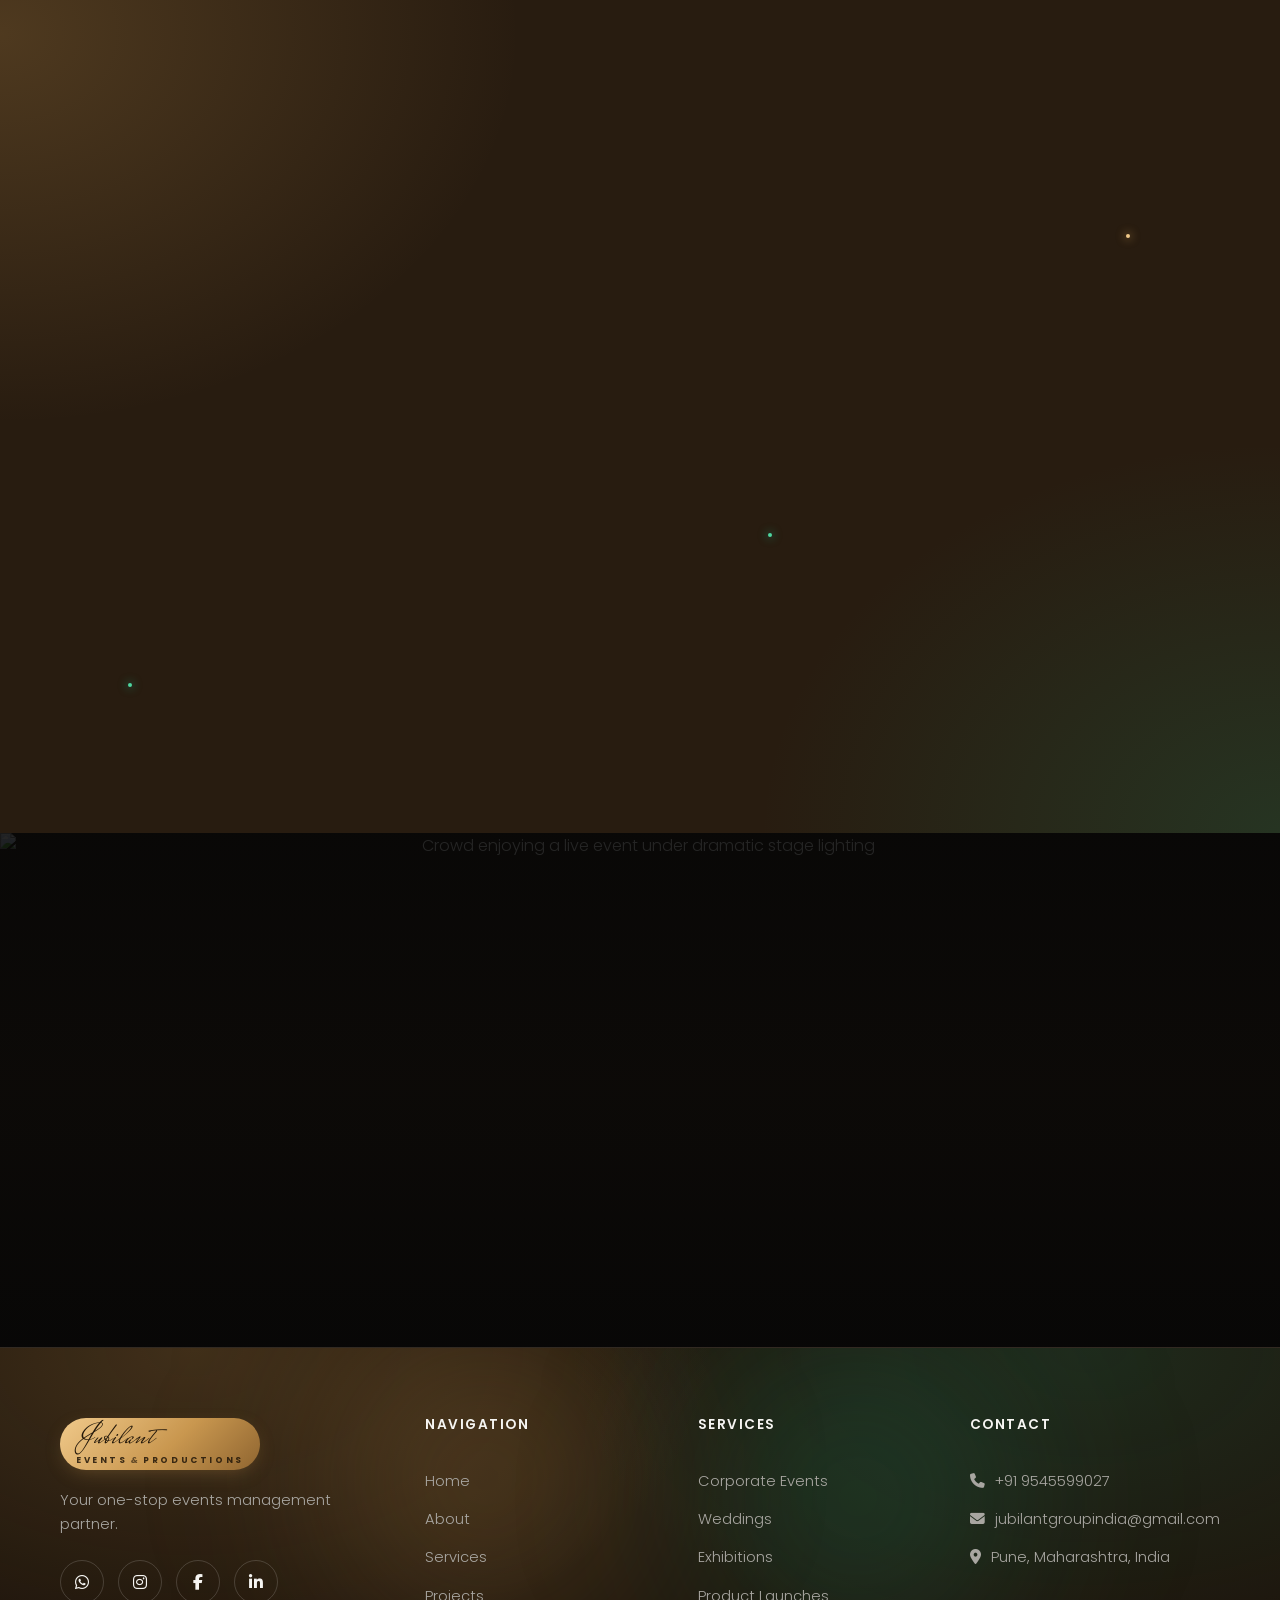
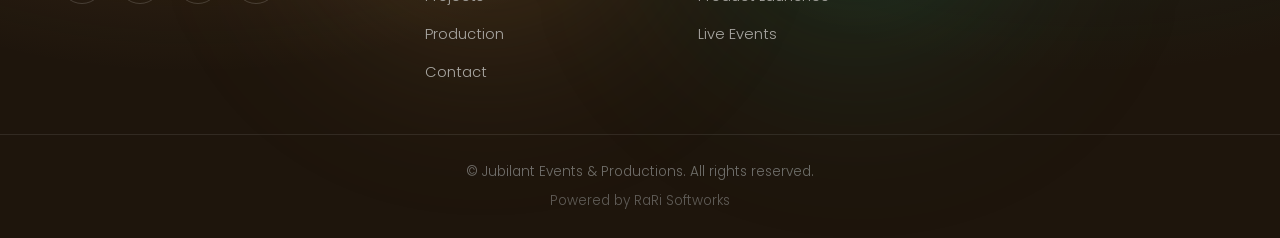
==== commit f5680d95: "Snapshot of other session's in-progress edits Preserving whatever state the other Claude Code window" ====
--- a/about.html
+++ b/about.html
@@ -62,9 +62,9 @@
       <span class="glow-orb glow-emerald-soft" style="bottom:-120px; right:10%;" aria-hidden="true"></span>
       <div class="container">
         <div class="section-head">
-          <p class="section-eyebrow center reveal-up">About Us</p>
-          <h1 class="section-heading center reveal-up delay-1">FROM AN IDEA TO AN EXPERIENCE.</h1>
-          <p class="section-sub center reveal-up delay-2">The story behind Jubilant Events &amp; Productions, and how we became Pune's in-house event production house.</p>
+          <p class="section-eyebrow center">About Us</p>
+          <h1 class="section-heading center">FROM AN IDEA TO AN EXPERIENCE.</h1>
+          <p class="section-sub center">The story behind Jubilant Events &amp; Productions, and how we became Pune's in-house event production house.</p>
         </div>
       </div>
     </section>
@@ -125,26 +125,22 @@
 
         <div class="features-grid">
           <div class="feature-card reveal-up">
-            <span class="feature-num">01</span>
-            <i class="fa-solid fa-award feature-icon"></i>
+            <div class="feature-icon"><i class="fa-solid fa-award"></i></div>
             <h3>Experience</h3>
             <p>Years of hands-on expertise across events of every size and complexity.</p>
           </div>
           <div class="feature-card reveal-up delay-1">
-            <span class="feature-num">02</span>
-            <i class="fa-solid fa-medal feature-icon"></i>
+            <div class="feature-icon"><i class="fa-solid fa-medal"></i></div>
             <h3>Quality</h3>
             <p>Meticulous attention to detail, from concept sketches to final execution.</p>
           </div>
           <div class="feature-card reveal-up delay-2">
-            <span class="feature-num">03</span>
-            <i class="fa-solid fa-diagram-project feature-icon"></i>
+            <div class="feature-icon"><i class="fa-solid fa-diagram-project"></i></div>
             <h3>End-to-End Execution</h3>
             <p>In-house production means full control over quality, timelines and cost.</p>
           </div>
           <div class="feature-card reveal-up delay-3">
-            <span class="feature-num">04</span>
-            <i class="fa-solid fa-headset feature-icon"></i>
+            <div class="feature-icon"><i class="fa-solid fa-headset"></i></div>
             <h3>Dedicated Support</h3>
             <p>A committed team, on call and on-ground, from planning through to the last minute.</p>
           </div>
--- a/style.css
+++ b/style.css
@@ -325,6 +325,10 @@
   to { background-position: 56px 56px, 56px 56px; }
 }
 
+/* ---- Navbar hide-on-scroll ---- */
+.navbar.nav-hidden {
+  transform: translateY(-100%);
+}
 
 /* ---- Magnetic buttons ---- */
 .magnetic {
@@ -333,12 +337,14 @@
 }
 
 /* ---- Card spotlight glow ---- */
-.service-card {
+.service-card,
+.feature-card {
   --mx: 50%;
   --my: 50%;
 }
 
-.service-card::after {
+.service-card::after,
+.feature-card::after {
   content: '';
   position: absolute;
   inset: 0;
@@ -349,20 +355,67 @@
   transition: opacity 0.5s var(--ease);
 }
 
-.service-card:hover::after {
+.service-card:hover::after,
+.feature-card:hover::after {
   opacity: 1;
 }
 
 .service-card > * {
   position: relative;
   z-index: 1;
+}
+
+.feature-card > * {
+  position: relative;
+  z-index: 1;
+}
+
+/* ---- Feature card border beam ---- */
+@property --angle {
+  syntax: '<angle>';
+  initial-value: 0deg;
+  inherits: false;
+}
+
+.feature-card {
+  position: relative;
+  isolation: isolate;
+}
+
+.feature-card::before {
+  content: '';
+  position: absolute;
+  inset: -1px;
+  z-index: -1;
+  border-radius: 17px;
+  padding: 1px;
+  background: conic-gradient(from var(--angle, 0deg), transparent 0%, var(--gold-light) 12%, transparent 28%);
+  -webkit-mask: linear-gradient(#000 0 0) content-box, linear-gradient(#000 0 0);
+  mask: linear-gradient(#000 0 0) content-box, linear-gradient(#000 0 0);
+  -webkit-mask-composite: xor;
+  mask-composite: exclude;
+  opacity: 0;
+  transition: opacity 0.4s var(--ease);
+}
+
+.feature-card:hover::before {
+  opacity: 1;
+  animation: beamRotate 2.6s linear infinite;
+}
+
+.feature-card:nth-child(even):hover::before {
+  background: conic-gradient(from var(--angle, 0deg), transparent 0%, var(--emerald-light) 12%, transparent 28%);
+}
+
+@keyframes beamRotate {
+  to { --angle: 360deg; }
 }
 
 /* ---- Image reveal wipe (panel slide-away, keeps the <img> itself unclipped
    so native lazy-loading and IntersectionObserver track it normally) ---- */
 .about-media::before,
 .inventory-card::before,
-.project-card-media::before,
+.project-card::before,
 .featured-media::before {
   content: '';
   position: absolute;
@@ -377,28 +430,9 @@
 
 .about-media.visible::before,
 .inventory-card.visible::before,
-.project-card.visible .project-card-media::before,
+.project-card.visible::before,
 .featured-project.visible .featured-media::before {
   transform: scaleX(0);
-}
-
-/* ---- Image reveal zoom-settle (image starts slightly zoomed in, settles to
-   scale(1) in step with the wipe panel above, then hover scale takes over) ---- */
-.about-media img,
-.inventory-card img,
-.project-card-media img,
-.featured-media img,
-.how-we-work-media img {
-  transform: scale(1.15);
-  transition: transform 1.2s var(--ease);
-}
-
-.about-media.visible img,
-.inventory-card.visible img,
-.project-card.visible .project-card-media img,
-.featured-project.visible .featured-media img,
-.how-we-work-col.visible .how-we-work-media img {
-  transform: scale(1);
 }
 
 /* ---- About stats storytelling beam ---- */
@@ -426,6 +460,7 @@
 @media (prefers-reduced-motion: reduce) {
   body { opacity: 1; transition: none; }
   .hero::after { animation: none; }
+  .feature-card:hover::before { animation: none; }
 }
 
 .text-gold {
@@ -549,35 +584,6 @@
 
 @media (prefers-reduced-motion: reduce) {
   .btn-pulse { animation: none; }
-}
-
-.btn-link {
-  display: inline-flex;
-  align-items: center;
-  gap: 10px;
-  font-family: var(--font-display);
-  font-weight: 700;
-  font-size: 0.95rem;
-  letter-spacing: 0.2px;
-  color: var(--gold);
-  padding-bottom: 3px;
-  border-bottom: 1.5px solid var(--gold-dim);
-  transition: gap 0.3s var(--ease), color 0.3s var(--ease), border-color 0.3s var(--ease);
-}
-
-.btn-link i {
-  font-size: 0.82rem;
-  transition: transform 0.3s var(--ease);
-}
-
-.btn-link:hover {
-  gap: 14px;
-  color: var(--gold-light);
-  border-color: var(--gold-light);
-}
-
-.btn-link:hover i {
-  transform: translateX(3px);
 }
 
 /* ---------- Scroll progress ---------- */
@@ -592,41 +598,45 @@
   transition: width 0.1s linear;
 }
 
-/* ---------- Navbar ---------- */
+/* ---------- Navbar (MDNT & Kaleida Inspired Floating Pill) ---------- */
 .navbar {
   position: fixed;
-  top: 0;
-  left: 0;
-  width: 100%;
+  top: 16px;
+  left: 50%;
+  transform: translateX(-50%);
+  width: min(1280px, calc(100% - 32px));
   z-index: 1000;
-  padding: 22px 48px;
-  transition: var(--transition), padding 0.4s var(--ease);
-  background: rgba(15, 12, 9, 0.5);
-  backdrop-filter: blur(14px) saturate(160%);
-  -webkit-backdrop-filter: blur(14px) saturate(160%);
-  border-bottom: 1px solid rgba(255, 255, 255, 0.07);
+  padding: 8px 12px 8px 24px;
+  border-radius: 100px;
+  transition: top 0.4s var(--ease), background 0.4s var(--ease), border-color 0.4s var(--ease), box-shadow 0.4s var(--ease), transform 0.4s var(--ease);
+  background: rgba(12, 9, 16, 0.72);
+  backdrop-filter: blur(28px) saturate(180%);
+  -webkit-backdrop-filter: blur(28px) saturate(180%);
+  border: 1px solid rgba(255, 255, 255, 0.12);
+  box-shadow: 0 20px 48px -16px rgba(0, 0, 0, 0.65), 0 0 0 1px rgba(255, 255, 255, 0.04) inset;
 }
 
 .navbar.scrolled {
-  padding: 14px 48px;
-  background: rgba(13, 10, 8, 0.94);
-  border-bottom-color: var(--border);
-  box-shadow: 0 20px 44px -18px rgba(0, 0, 0, 0.55);
+  top: 10px;
+  background: rgba(8, 6, 12, 0.92);
+  border-color: rgba(201, 151, 79, 0.3);
+  box-shadow: 0 24px 50px -14px rgba(0, 0, 0, 0.8), 0 0 24px -6px rgba(201, 151, 79, 0.18);
 }
 
 .nav-container {
   display: flex;
   align-items: center;
   justify-content: space-between;
-  gap: 16px;
-  max-width: 1400px;
-  margin: 0 auto;
-}
-
+  gap: 18px;
+}
+
+/* Brand logo */
 .logo {
   display: flex;
   align-items: center;
+  gap: 12px;
   flex-shrink: 0;
+  text-decoration: none;
 }
 
 .logo-badge {
@@ -634,150 +644,359 @@
   flex-direction: column;
   align-items: flex-start;
   background: var(--gradient-gold);
-  padding: 7px 16px 6px;
+  padding: 6px 16px 5px;
   border-radius: 100px;
   line-height: 1;
-  box-shadow: 0 8px 22px -10px var(--gold-glow);
+  box-shadow: 0 6px 20px -6px var(--gold-glow);
   transition: transform 0.4s var(--ease), box-shadow 0.4s var(--ease);
 }
 
 .logo:hover .logo-badge {
   transform: translateY(-2px) scale(1.03);
-  box-shadow: 0 12px 30px -8px var(--gold-glow);
+  box-shadow: 0 10px 28px -6px var(--gold-glow);
 }
 
 .logo-script {
   font-family: var(--font-script);
-  font-size: 1.8rem;
+  font-size: 1.85rem;
   font-weight: 400;
   color: var(--ink);
   line-height: 1;
+  letter-spacing: 0.5px;
 }
 
 .logo-sub {
   font-family: var(--font-body);
-  font-size: 0.56rem;
+  font-size: 0.54rem;
   font-weight: 700;
-  letter-spacing: 2.5px;
+  letter-spacing: 2.6px;
   text-transform: uppercase;
   color: var(--ink);
-  opacity: 0.82;
+  opacity: 0.85;
   margin-top: 2px;
 }
 
 .logo-amp {
   display: inline-block;
-  margin: 0 4px;
+  margin: 0 3px;
   font-style: italic;
-  opacity: 0.7;
-}
-
-.logo-lg .logo-badge {
-  padding: 12px 24px 10px;
-  border-radius: 6px;
-}
-
-.logo-lg .logo-script {
-  font-size: 2.8rem;
-}
-
-.logo-lg .logo-sub {
-  font-size: 0.68rem;
+  opacity: 0.75;
+}
+
+/* Availability / Bookings Status Pill */
+.nav-status-badge {
+  display: inline-flex;
+  align-items: center;
+  gap: 8px;
+  padding: 5px 12px;
+  border-radius: 100px;
+  background: rgba(255, 255, 255, 0.04);
+  border: 1px solid rgba(255, 255, 255, 0.08);
+  font-size: 0.7rem;
+  color: var(--gray);
+  letter-spacing: 0.5px;
+  transition: border-color 0.3s var(--ease), color 0.3s var(--ease);
+}
+
+.status-beacon {
+  width: 6px;
+  height: 6px;
+  border-radius: 50%;
+  background: var(--emerald-light);
+  box-shadow: 0 0 10px var(--emerald-glow), 0 0 0 2px rgba(79, 214, 160, 0.2);
+  animation: beaconPulse 2.2s infinite;
+}
+
+@keyframes beaconPulse {
+  0%, 100% { transform: scale(1); opacity: 1; }
+  50% { transform: scale(1.35); opacity: 0.7; box-shadow: 0 0 14px var(--emerald-glow), 0 0 0 4px rgba(79, 214, 160, 0.1); }
+}
+
+/* Nav Links & Sliding Pill Tracker */
+.nav-links-wrapper {
+  position: relative;
+  display: flex;
+  align-items: center;
 }
 
 .nav-links {
-  display: flex;
-  align-items: center;
-  gap: 8px;
+  position: relative;
+  display: flex;
+  align-items: center;
+  gap: 4px;
   margin-left: auto;
+  padding: 3px;
+  border-radius: 100px;
+  background: rgba(255, 255, 255, 0.03);
+  border: 1px solid rgba(255, 255, 255, 0.06);
+}
+
+/* Sliding active pill indicator */
+.nav-pill-tracker {
+  position: absolute;
+  top: 3px;
+  bottom: 3px;
+  left: 0;
+  width: 0;
+  border-radius: 100px;
+  background: rgba(201, 151, 79, 0.18);
+  border: 1px solid rgba(201, 151, 79, 0.45);
+  box-shadow: 0 0 20px rgba(201, 151, 79, 0.25);
+  pointer-events: none;
+  opacity: 0;
+  transition: left 0.35s cubic-bezier(0.19, 1, 0.22, 1), width 0.35s cubic-bezier(0.19, 1, 0.22, 1), opacity 0.25s ease;
+  z-index: 0;
+}
+
+.nav-pill-tracker.visible {
+  opacity: 1;
 }
 
 .nav-link {
   position: relative;
-  font-size: 0.8rem;
+  z-index: 1;
+  font-size: 0.78rem;
   font-weight: 500;
-  letter-spacing: 0.8px;
+  letter-spacing: 1px;
   text-transform: uppercase;
   color: var(--gray);
-  padding: 9px 16px;
+  padding: 8px 16px;
   border-radius: 100px;
-  background: rgba(255, 255, 255, 0.045);
-  border: 1px solid rgba(255, 255, 255, 0.07);
-  transition: color 0.3s var(--ease), background 0.3s var(--ease), border-color 0.3s var(--ease), transform 0.3s var(--ease);
+  transition: color 0.3s var(--ease);
+  text-decoration: none;
+  white-space: nowrap;
 }
 
 .nav-link:hover {
   color: var(--white);
-  background: rgba(255, 255, 255, 0.12);
-  border-color: rgba(255, 255, 255, 0.18);
-  transform: translateY(-1px);
 }
 
 .nav-link.active {
+  color: var(--gold-light);
+  font-weight: 600;
+}
+
+/* Luxury Nav CTA */
+.nav-cta-luxury {
+  display: inline-flex;
+  align-items: center;
+  gap: 8px;
+  padding: 10px 22px;
+  font-size: 0.76rem;
+  font-weight: 600;
+  letter-spacing: 1.4px;
+  text-transform: uppercase;
+  border-radius: 100px;
+  background: var(--gradient-gold);
   color: var(--ink);
-  background: var(--gradient-gold);
-  border-color: transparent;
-}
-
-.nav-cta {
-  margin-left: 8px;
-  padding: 11px 22px;
-  font-size: 0.78rem;
-}
-
+  box-shadow: 0 6px 24px -6px var(--gold-glow);
+  transition: transform 0.35s var(--ease), box-shadow 0.35s var(--ease);
+  white-space: nowrap;
+  position: relative;
+  overflow: hidden;
+  text-decoration: none;
+}
+
+.nav-cta-luxury::before {
+  content: '';
+  position: absolute;
+  inset: 0;
+  background: linear-gradient(120deg, transparent, rgba(255, 255, 255, 0.4), transparent);
+  transform: translateX(-100%);
+  transition: transform 0.6s var(--ease);
+}
+
+.nav-cta-luxury:hover::before {
+  transform: translateX(100%);
+}
+
+.nav-cta-luxury:hover {
+  transform: translateY(-2px) scale(1.02);
+  box-shadow: 0 10px 30px -4px var(--gold-glow);
+}
+
+.nav-cta-luxury i {
+  font-size: 0.72rem;
+  transition: transform 0.3s var(--ease);
+}
+
+.nav-cta-luxury:hover i {
+  transform: translateX(3px);
+}
+
+/* Modern Hamburger (2 lines, morphing) */
 .hamburger {
   display: none;
   flex-direction: column;
   justify-content: center;
   align-items: center;
-  gap: 5px;
+  gap: 6px;
+  width: 42px;
+  height: 42px;
+  border-radius: 50%;
+  background: rgba(255, 255, 255, 0.06);
+  border: 1px solid rgba(255, 255, 255, 0.1);
+  transition: background 0.3s var(--ease), border-color 0.3s var(--ease), transform 0.3s var(--ease);
+  z-index: 1200;
+  cursor: pointer;
+}
+
+.hamburger:hover {
+  background: rgba(255, 255, 255, 0.12);
+  border-color: rgba(201, 151, 79, 0.4);
+}
+
+.hamburger span {
+  display: block;
+  width: 20px;
+  height: 1.5px;
+  background: var(--white);
+  transition: transform 0.4s var(--ease), opacity 0.3s ease, width 0.3s ease;
+  border-radius: 2px;
+}
+
+.hamburger span:nth-child(2) {
+  width: 14px;
+  align-self: flex-end;
+  margin-right: 11px;
+}
+
+.hamburger.active {
+  background: rgba(201, 151, 79, 0.15);
+  border-color: var(--gold);
+}
+
+.hamburger.active span:nth-child(1) {
+  transform: translateY(3.75px) rotate(45deg);
+  width: 20px;
+}
+
+.hamburger.active span:nth-child(2) {
+  transform: translateY(-3.75px) rotate(-45deg);
+  width: 20px;
+  margin-right: 0;
+  align-self: center;
+}
+
+/* Fullscreen Editorial Mobile Menu (MDNT & Kaleida Style) */
+.mobile-drawer {
+  position: fixed;
+  inset: 0;
+  background: rgba(8, 6, 12, 0.98);
+  backdrop-filter: blur(30px);
+  -webkit-backdrop-filter: blur(30px);
+  z-index: 1150;
+  display: flex;
+  flex-direction: column;
+  justify-content: space-between;
+  padding: 100px 32px 40px;
+  opacity: 0;
+  visibility: hidden;
+  pointer-events: none;
+  transform: translateY(-20px);
+  transition: opacity 0.5s var(--ease), transform 0.5s var(--ease), visibility 0.5s;
+}
+
+.mobile-drawer.active {
+  opacity: 1;
+  visibility: visible;
+  pointer-events: all;
+  transform: translateY(0);
+}
+
+.mobile-drawer-nav {
+  display: flex;
+  flex-direction: column;
+  gap: 14px;
+}
+
+.mobile-drawer-link {
+  display: flex;
+  align-items: baseline;
+  gap: 16px;
+  text-decoration: none;
+  padding: 8px 0;
+  border-bottom: 1px solid rgba(255, 255, 255, 0.06);
+  transition: color 0.3s var(--ease), transform 0.3s var(--ease);
+}
+
+.mobile-drawer-num {
+  font-family: var(--font-body);
+  font-size: 0.8rem;
+  color: var(--gold);
+  font-weight: 600;
+  letter-spacing: 1px;
+  opacity: 0.8;
+}
+
+.mobile-drawer-text {
+  font-family: var(--font-display);
+  font-size: clamp(2rem, 8vw, 3rem);
+  font-weight: 800;
+  text-transform: uppercase;
+  color: var(--white);
+  letter-spacing: -0.5px;
+  line-height: 1;
+  transition: color 0.3s var(--ease), transform 0.3s var(--ease);
+}
+
+.mobile-drawer-link:hover .mobile-drawer-text,
+.mobile-drawer-link.active .mobile-drawer-text {
+  color: var(--gold);
+  transform: translateX(8px);
+}
+
+.mobile-drawer-footer {
+  display: flex;
+  flex-direction: column;
+  gap: 20px;
+  padding-top: 24px;
+  border-top: 1px solid rgba(255, 255, 255, 0.1);
+}
+
+.mobile-drawer-contact {
+  display: flex;
+  flex-direction: column;
+  gap: 6px;
+  font-size: 0.85rem;
+  color: var(--gray);
+}
+
+.mobile-drawer-contact a {
+  color: var(--white);
+  text-decoration: none;
+}
+
+.mobile-drawer-contact a:hover {
+  color: var(--gold);
+}
+
+.mobile-drawer-socials {
+  display: flex;
+  gap: 16px;
+}
+
+.mobile-drawer-socials a {
   width: 40px;
   height: 40px;
   border-radius: 50%;
   background: rgba(255, 255, 255, 0.06);
-  transition: background 0.3s var(--ease);
-  z-index: 1100;
-}
-
-.hamburger:hover {
-  background: rgba(255, 255, 255, 0.12);
-}
-
-.hamburger span {
-  display: block;
-  width: 24px;
-  height: 2px;
-  background: var(--white);
-  transition: var(--transition);
-  border-radius: 2px;
-}
-
-.hamburger.active span:nth-child(1) {
-  transform: translateY(7px) rotate(45deg);
-}
-
-.hamburger.active span:nth-child(2) {
-  opacity: 0;
-}
-
-.hamburger.active span:nth-child(3) {
-  transform: translateY(-7px) rotate(-45deg);
+  display: flex;
+  align-items: center;
+  justify-content: center;
+  color: var(--white);
+  border: 1px solid rgba(255, 255, 255, 0.1);
+  transition: background 0.3s var(--ease), color 0.3s var(--ease), border-color 0.3s var(--ease);
+}
+
+.mobile-drawer-socials a:hover {
+  background: var(--gradient-gold);
+  color: var(--ink);
+  border-color: var(--gold);
 }
 
 .mobile-overlay {
-  position: fixed;
-  inset: 0;
-  background: rgba(0, 0, 0, 0.6);
-  backdrop-filter: blur(4px);
-  z-index: 990;
-  opacity: 0;
-  visibility: hidden;
-  transition: var(--transition);
-}
-
-.mobile-overlay.active {
-  opacity: 1;
-  visibility: visible;
+  display: none;
 }
 
 /* ---------- Section heads ---------- */
@@ -833,7 +1052,7 @@
   margin-bottom: 0;
 }
 
-/* ---------- Hero ---------- */
+/* ---------- Hero (MDNT & Kaleida Inspired Video Reel & Dark Canvas) ---------- */
 .hero {
   position: relative;
   min-height: 100vh;
@@ -841,11 +1060,58 @@
   align-items: center;
   justify-content: center;
   overflow: hidden;
-  padding: 140px 24px 90px;
-  background:
-    radial-gradient(ellipse 900px 600px at 12% 10%, rgba(201, 151, 79, 0.14), transparent 60%),
-    radial-gradient(ellipse 800px 700px at 90% 85%, rgba(31, 138, 99, 0.10), transparent 60%),
-    var(--black);
+  padding: 160px 24px 100px;
+  background: #08060c;
+}
+
+/* Background video reel container */
+.hero-reel-container {
+  position: absolute;
+  inset: 0;
+  z-index: 0;
+  overflow: hidden;
+  pointer-events: none;
+}
+
+.hero-video {
+  width: 100%;
+  height: 100%;
+  object-fit: cover;
+  opacity: 0.52;
+  filter: saturate(1.2) contrast(1.1);
+  transition: opacity 1.2s var(--ease), transform 2s var(--ease);
+  transform: scale(1.03);
+  will-change: transform, opacity;
+}
+
+.hero-reel-container.is-paused .hero-video {
+  opacity: 0.3;
+}
+
+/* Multi-layer cinematic gradient scrims */
+.hero-scrim-vertical {
+  position: absolute;
+  inset: 0;
+  background: linear-gradient(180deg, rgba(8,6,12,0.85) 0%, rgba(8,6,12,0.3) 40%, rgba(8,6,12,0.8) 80%, #08060c 100%);
+  z-index: 1;
+  pointer-events: none;
+}
+
+.hero-scrim-radial {
+  position: absolute;
+  inset: 0;
+  background: radial-gradient(ellipse at 50% 45%, rgba(8,6,12,0.15) 0%, rgba(8,6,12,0.85) 100%);
+  z-index: 1;
+  pointer-events: none;
+}
+
+/* Interactive particle constellation canvas */
+.hero-canvas {
+  position: absolute;
+  inset: 0;
+  z-index: 2;
+  pointer-events: none;
+  opacity: 0.7;
 }
 
 .hero-aurora {
@@ -860,10 +1126,9 @@
   position: absolute;
   inset: 0;
   z-index: 0;
-  overflow: hidden;
-}
-
-.hero-bg-video {
+}
+
+.hero-img {
   width: 100%;
   height: 100%;
   object-fit: cover;
@@ -876,21 +1141,56 @@
   to { transform: scale(1); }
 }
 
-.hero-media-overlay {
-  position: absolute;
-  inset: 0;
-  background:
-    linear-gradient(180deg, rgba(6,6,6,0.55) 0%, rgba(6,6,6,0.55) 30%, rgba(6,6,6,0.92) 100%),
-    linear-gradient(90deg, rgba(6,6,6,0.7) 0%, rgba(6,6,6,0.35) 60%);
-}
-
 .hero-content {
   position: relative;
-  z-index: 1;
-  max-width: 900px;
+  z-index: 3;
+  max-width: 980px;
   text-align: center;
   padding: 0 24px;
   margin: 0 auto;
+}
+
+/* Luxury Eyebrow Badge */
+.hero-tag-badge {
+  display: inline-flex;
+  align-items: center;
+  gap: 10px;
+  padding: 8px 24px;
+  border-radius: 100px;
+  background: rgba(255, 255, 255, 0.04);
+  border: 1px solid rgba(201, 151, 79, 0.35);
+  backdrop-filter: blur(14px);
+  -webkit-backdrop-filter: blur(14px);
+  margin-bottom: 26px;
+  box-shadow: 0 8px 30px -8px rgba(0, 0, 0, 0.7);
+  transition: transform 0.3s var(--ease), border-color 0.3s var(--ease);
+}
+
+.hero-tag-badge:hover {
+  transform: translateY(-2px);
+  border-color: var(--gold-light);
+}
+
+.hero-tag-dot {
+  width: 7px;
+  height: 7px;
+  border-radius: 50%;
+  background: var(--gold-light);
+  box-shadow: 0 0 10px var(--gold-glow);
+  animation: tagDotPulse 2s infinite;
+}
+
+@keyframes tagDotPulse {
+  0%, 100% { opacity: 1; transform: scale(1); }
+  50% { opacity: 0.6; transform: scale(1.4); }
+}
+
+.hero-tag-text {
+  font-size: 0.76rem;
+  font-weight: 600;
+  letter-spacing: 2.5px;
+  text-transform: uppercase;
+  color: var(--gold-light);
 }
 
 .eyebrow {
@@ -908,31 +1208,13 @@
   border-radius: 100px;
 }
 
-.eyebrow::after {
-  content: '';
-  position: absolute;
-  top: 0;
-  left: -30%;
-  width: 30%;
-  height: 100%;
-  background: linear-gradient(120deg, transparent, rgba(240, 201, 138, 0.35), transparent);
-  animation: eyebrowShimmer 3.2s ease-in-out infinite;
-}
-
-@keyframes eyebrowShimmer {
-  0% { left: -30%; }
-  60%, 100% { left: 130%; }
-}
-
-@media (prefers-reduced-motion: reduce) {
-  .eyebrow::after { animation: none; display: none; }
-}
-
 .hero h1 {
-  font-size: clamp(2.4rem, 7vw, 5.6rem);
+  font-size: clamp(2.5rem, 6.8vw, 5.6rem);
   text-transform: uppercase;
   margin-bottom: 26px;
   letter-spacing: -1.5px;
+  color: var(--white);
+  line-height: 1.02;
 }
 
 .line-mask {
@@ -950,11 +1232,12 @@
 }
 
 .hero-text {
-  font-size: clamp(1rem, 1.6vw, 1.2rem);
-  color: var(--gray);
-  max-width: 620px;
+  font-size: clamp(1rem, 1.6vw, 1.22rem);
+  color: rgba(246, 245, 242, 0.78);
+  max-width: 660px;
   margin: 0 auto 44px;
   font-weight: 300;
+  line-height: 1.65;
 }
 
 .hero-buttons {
@@ -965,36 +1248,87 @@
   flex-wrap: wrap;
 }
 
+/* Floating Reel Controller Pills */
+.hero-reel-controls {
+  position: absolute;
+  bottom: 34px;
+  right: clamp(20px, 4vw, 50px);
+  display: flex;
+  align-items: center;
+  gap: 12px;
+  z-index: 10;
+}
+
+.reel-toggle-btn {
+  display: inline-flex;
+  align-items: center;
+  gap: 8px;
+  padding: 8px 16px;
+  border-radius: 100px;
+  background: rgba(12, 9, 16, 0.72);
+  backdrop-filter: blur(18px);
+  -webkit-backdrop-filter: blur(18px);
+  border: 1px solid rgba(255, 255, 255, 0.14);
+  color: var(--white);
+  font-size: 0.7rem;
+  font-weight: 600;
+  letter-spacing: 1.4px;
+  text-transform: uppercase;
+  transition: background 0.3s var(--ease), border-color 0.3s var(--ease), transform 0.3s var(--ease);
+  cursor: pointer;
+}
+
+.reel-toggle-btn:hover {
+  background: rgba(201, 151, 79, 0.16);
+  border-color: var(--gold);
+  transform: translateY(-2px);
+}
+
+.reel-status-dot {
+  width: 6px;
+  height: 6px;
+  border-radius: 50%;
+  background: var(--emerald-light);
+  box-shadow: 0 0 8px var(--emerald-glow);
+  transition: background 0.3s ease, box-shadow 0.3s ease;
+}
+
+.reel-toggle-btn.is-paused .reel-status-dot {
+  background: #ff5555;
+  box-shadow: 0 0 8px rgba(255, 85, 85, 0.6);
+}
+
 .scroll-indicator {
   position: absolute;
-  bottom: 36px;
+  bottom: 34px;
   left: 50%;
   transform: translateX(-50%);
   display: flex;
   flex-direction: column;
   align-items: center;
   gap: 10px;
-  font-size: 0.7rem;
+  font-size: 0.68rem;
   letter-spacing: 2px;
   text-transform: uppercase;
   color: var(--gray);
-  z-index: 1;
+  z-index: 5;
+  pointer-events: none;
 }
 
 .scroll-mouse {
-  width: 24px;
-  height: 38px;
-  border: 1.5px solid var(--border-light);
+  width: 22px;
+  height: 36px;
+  border: 1.5px solid rgba(255, 255, 255, 0.25);
   border-radius: 14px;
   display: flex;
   justify-content: center;
-  padding-top: 7px;
+  padding-top: 6px;
 }
 
 .scroll-mouse span {
-  width: 4px;
-  height: 8px;
-  background: var(--gold);
+  width: 3px;
+  height: 7px;
+  background: var(--gold-light);
   border-radius: 2px;
   animation: scrollDown 1.8s infinite;
 }
@@ -1004,45 +1338,61 @@
   100% { opacity: 0; transform: translateY(10px); }
 }
 
-/* ---------- How We Work ---------- */
-.how-we-work {
-  padding: var(--section-pad) 0 calc(var(--section-pad) * 0.6);
-  background: var(--black);
-}
-
-.how-we-work-grid {
-  display: grid;
-  grid-template-columns: 1fr 1fr;
-  gap: clamp(40px, 6vw, 80px);
-  margin-top: clamp(40px, 6vw, 64px);
-}
-
-.how-we-work-media {
-  border-radius: 18px;
+/* ---------- MDNT-Style Marquee Ticker ---------- */
+.ticker-wrap {
+  position: relative;
+  width: 100%;
   overflow: hidden;
-  margin-bottom: 28px;
-}
-
-.how-we-work-media img {
-  width: 100%;
-  height: 320px;
-  object-fit: cover;
-  transition: transform 0.8s var(--ease);
-}
-
-.how-we-work-col:hover .how-we-work-media img {
-  transform: scale(1.05);
-}
-
-.how-we-work-col h3 {
-  font-size: clamp(1.4rem, 2.4vw, 1.9rem);
-  margin: 10px 0 14px;
-}
-
-.how-we-work-col p {
-  color: var(--gray);
-  margin-bottom: 22px;
-  max-width: 46ch;
+  background: #0b0811;
+  border-top: 1px solid rgba(255, 255, 255, 0.08);
+  border-bottom: 1px solid rgba(255, 255, 255, 0.08);
+  padding: 16px 0;
+  z-index: 10;
+}
+
+.ticker-track {
+  display: flex;
+  width: max-content;
+  animation: tickerSlide 40s linear infinite;
+  will-change: transform;
+}
+
+.ticker-wrap:hover .ticker-track {
+  animation-play-state: paused;
+}
+
+.ticker-group {
+  display: flex;
+  align-items: center;
+  gap: 36px;
+  padding-right: 36px;
+  flex-shrink: 0;
+}
+
+.ticker-item {
+  display: inline-flex;
+  align-items: center;
+  gap: 16px;
+  font-family: var(--font-display);
+  font-size: 0.92rem;
+  font-weight: 700;
+  letter-spacing: 2.5px;
+  text-transform: uppercase;
+  color: var(--white);
+  white-space: nowrap;
+}
+
+.ticker-dot {
+  width: 6px;
+  height: 6px;
+  border-radius: 50%;
+  background: var(--gold);
+  box-shadow: 0 0 8px var(--gold-glow);
+}
+
+@keyframes tickerSlide {
+  0% { transform: translate3d(0, 0, 0); }
+  100% { transform: translate3d(-50%, 0, 0); }
 }
 
 /* ---------- About ---------- */
@@ -1098,10 +1448,6 @@
   display: flex;
   flex-direction: column;
   gap: 2px;
-  background: rgba(8, 6, 4, 0.82);
-  backdrop-filter: blur(18px) saturate(140%);
-  -webkit-backdrop-filter: blur(18px) saturate(140%);
-  border: 1px solid rgba(255, 255, 255, 0.1);
 }
 
 .badge-num {
@@ -1165,17 +1511,15 @@
 .services-grid {
   display: grid;
   grid-template-columns: repeat(4, 1fr);
-  border-top: 1px solid var(--border);
-  border-left: 1px solid var(--border);
+  gap: 22px;
 }
 
 .service-card {
-  background: transparent;
-  border-right: 1px solid var(--border);
-  border-bottom: 1px solid var(--border);
-  border-radius: 0;
-  padding: 34px 28px;
-  transition: background 0.4s var(--ease);
+  background: var(--charcoal-light);
+  border: 1px solid var(--border);
+  border-radius: 16px;
+  padding: 34px 26px;
+  transition: var(--transition);
   position: relative;
   overflow: hidden;
 }
@@ -1190,15 +1534,39 @@
 }
 
 .service-card i {
-  font-size: 1.5rem;
+  font-size: 1.7rem;
   color: var(--gold);
   margin-bottom: 20px;
   display: inline-block;
   transition: transform 0.4s var(--ease);
+  animation: iconGlowPulse 4s ease-in-out infinite;
+}
+
+.service-card:nth-child(4n+2) i { animation-delay: 0.6s; }
+.service-card:nth-child(4n+3) i { animation-delay: 1.2s; }
+.service-card:nth-child(4n+4) i { animation-delay: 1.8s; }
+
+@keyframes iconGlowPulse {
+  0%, 100% { filter: drop-shadow(0 0 0 transparent); }
+  50% { filter: drop-shadow(0 0 9px currentColor); }
+}
+
+@keyframes iconBreathe {
+  0%, 100% { box-shadow: 0 0 0 0 var(--gold-glow); }
+  50% { box-shadow: 0 0 24px 8px var(--gold-glow); }
+}
+
+.feature-card:nth-child(even) .feature-icon {
+  animation: iconBreatheEmerald 3.6s ease-in-out infinite;
+}
+
+@keyframes iconBreatheEmerald {
+  0%, 100% { box-shadow: 0 0 0 0 var(--emerald-glow); }
+  50% { box-shadow: 0 0 24px 8px var(--emerald-glow); }
 }
 
 @media (prefers-reduced-motion: reduce) {
-  .service-card i { animation: none; }
+  .service-card i, .feature-icon { animation: none; }
 }
 
 .service-card h3 {
@@ -1213,7 +1581,9 @@
 }
 
 .service-card:hover {
-  background: rgba(201, 151, 79, 0.05);
+  transform: translateY(-8px);
+  border-color: var(--gold-dim);
+  box-shadow: 0 20px 40px -20px rgba(0, 0, 0, 0.6);
 }
 
 .service-card:hover::before {
@@ -1221,7 +1591,19 @@
 }
 
 .service-card:hover i {
-  transform: scale(1.1);
+  transform: scale(1.15) rotate(-6deg);
+}
+
+.service-card:nth-child(even) i {
+  color: var(--emerald-light);
+}
+
+.service-card:nth-child(even):hover {
+  border-color: var(--emerald-dim);
+}
+
+.service-card:nth-child(even)::before {
+  background: radial-gradient(circle at 30% 0%, var(--emerald-glow), transparent 60%);
 }
 
 /* ---------- Why choose us ---------- */
@@ -1238,38 +1620,46 @@
 .features-grid {
   display: grid;
   grid-template-columns: repeat(4, 1fr);
+  gap: 24px;
   margin-bottom: 56px;
-  border-top: 1px solid var(--border);
-  border-left: 1px solid var(--border);
 }
 
 .feature-card {
-  text-align: left;
-  padding: 36px 30px;
-  border-right: 1px solid var(--border);
-  border-bottom: 1px solid var(--border);
-  transition: background 0.4s var(--ease);
+  text-align: center;
+  padding: 40px 24px;
+  border-radius: 16px;
+  border: 1px solid var(--border);
+  transition: var(--transition);
 }
 
 .feature-card:hover {
-  background: rgba(201, 151, 79, 0.05);
-}
-
-.feature-num {
-  display: block;
-  font-family: var(--font-display);
-  font-weight: 700;
-  font-size: 0.8rem;
-  letter-spacing: 1px;
-  color: var(--gold-dim);
-  margin-bottom: 28px;
+  border-color: var(--gold-dim);
+  transform: translateY(-6px);
+  background: rgba(201, 151, 79, 0.04);
+}
+
+.feature-card:nth-child(even):hover {
+  border-color: var(--emerald-dim);
+  background: rgba(31, 138, 99, 0.05);
 }
 
 .feature-icon {
-  display: block;
-  font-size: 1.3rem;
-  color: var(--gold);
-  margin-bottom: 20px;
+  width: 72px;
+  height: 72px;
+  border-radius: 50%;
+  background: var(--gradient-gold);
+  display: flex;
+  align-items: center;
+  justify-content: center;
+  margin: 0 auto 22px;
+  animation: iconBreathe 3.6s ease-in-out infinite;
+  font-size: 1.6rem;
+  color: var(--ink);
+}
+
+.feature-card:nth-child(even) .feature-icon {
+  background: var(--gradient-emerald);
+  color: var(--white);
 }
 
 .feature-card h3 {
@@ -1477,84 +1867,85 @@
   position: relative;
   border-radius: 18px;
   overflow: hidden;
+  aspect-ratio: 5 / 4;
   cursor: pointer;
-  background: var(--charcoal);
-  border: 1px solid var(--border);
-  transition: transform 0.5s var(--ease), box-shadow 0.5s var(--ease), border-color 0.5s var(--ease);
-}
-
-.project-card-media {
-  position: relative;
-  aspect-ratio: 5 / 4;
-  overflow: hidden;
-}
-
-.project-card-media img {
+}
+
+.project-card img {
   width: 100%;
   height: 100%;
   object-fit: cover;
   transition: transform 0.9s var(--ease);
 }
 
-.project-card-body {
-  padding: 24px 26px 28px;
+.project-overlay {
+  position: absolute;
+  inset: 0;
+  background: linear-gradient(180deg, rgba(6,6,6,0.05) 0%, rgba(6,6,6,0.35) 55%, rgba(6,6,6,0.92) 100%);
   display: flex;
   flex-direction: column;
+  justify-content: flex-end;
+  padding: 32px;
+  transition: var(--transition);
 }
 
 .project-category {
   display: inline-block;
   align-self: flex-start;
-  color: var(--gold);
-  font-size: 0.68rem;
-  font-weight: 700;
+  color: #ffffff;
+  font-size: 0.7rem;
+  font-weight: 600;
   letter-spacing: 1.5px;
   text-transform: uppercase;
-  margin-bottom: 12px;
-  padding: 5px 13px;
-  border: 1px solid var(--border);
+  margin-bottom: 14px;
+  padding: 6px 14px;
+  border: 1px solid rgba(255, 255, 255, 0.35);
   border-radius: 100px;
+  backdrop-filter: blur(6px);
 }
 
 .project-card h3 {
-  font-size: clamp(1.1rem, 1.6vw, 1.35rem);
+  font-size: clamp(1.2rem, 1.8vw, 1.6rem);
   font-weight: 800;
   font-family: var(--font-display);
   letter-spacing: -0.3px;
-  margin-bottom: 6px;
-  color: var(--white);
-}
-
-.project-client {
-  font-size: 0.85rem;
-  color: var(--gray-dim);
-  margin-bottom: 16px;
+  margin-bottom: 14px;
+  max-width: 90%;
+  /* Always sits on the dark photo-caption gradient, never the section
+     background, so it keeps a fixed light color regardless of theme. */
+  color: #ffffff;
 }
 
 .project-view {
   display: inline-flex;
   align-items: center;
-  gap: 8px;
+  gap: 10px;
   font-size: 0.78rem;
   font-weight: 600;
   letter-spacing: 1px;
   text-transform: uppercase;
-  color: var(--gold);
+  color: #ffffff;
+  opacity: 0;
+  transform: translateY(10px);
+  transition: var(--transition);
 }
 
 .project-view i {
-  font-size: 0.7rem;
+  color: #ffffff;
   transition: transform 0.4s var(--ease);
 }
 
-.project-card:hover {
-  transform: translateY(-6px);
-  border-color: var(--gold-dim);
-  box-shadow: 0 20px 45px rgba(0, 0, 0, 0.3);
-}
-
-.project-card:hover .project-card-media img {
+.project-card:hover img {
   transform: scale(1.08);
+}
+
+.project-card:hover .project-overlay {
+  background: linear-gradient(180deg, rgba(6,6,6,0.15) 0%, rgba(6,6,6,0.5) 55%, rgba(6,6,6,0.96) 100%);
+}
+
+.project-card:hover .project-view {
+  opacity: 1;
+  transform: translateY(0);
 }
 
 .project-card:hover .project-view i {
@@ -1639,10 +2030,6 @@
 
 .modal-body h3 {
   font-size: 1.6rem;
-  margin-bottom: 6px;
-}
-
-.modal-body .project-client {
   margin-bottom: 16px;
 }
 
@@ -2148,9 +2535,6 @@
 }
 
 @media (max-width: 992px) {
-  .navbar { padding: 18px 24px; }
-  .navbar.scrolled { padding: 14px 24px; }
-
   .nav-links { display: none; }
   .nav-cta { display: none; }
   .hamburger { display: flex; }
@@ -2180,8 +2564,6 @@
   .contact-grid { grid-template-columns: 1fr; }
   .about-media img { height: 400px; }
 
-  .how-we-work-grid { grid-template-columns: 1fr; gap: 48px; }
-
   .features-grid { grid-template-columns: repeat(2, 1fr); }
   .stats-grid { grid-template-columns: repeat(2, 1fr); row-gap: 28px; }
 
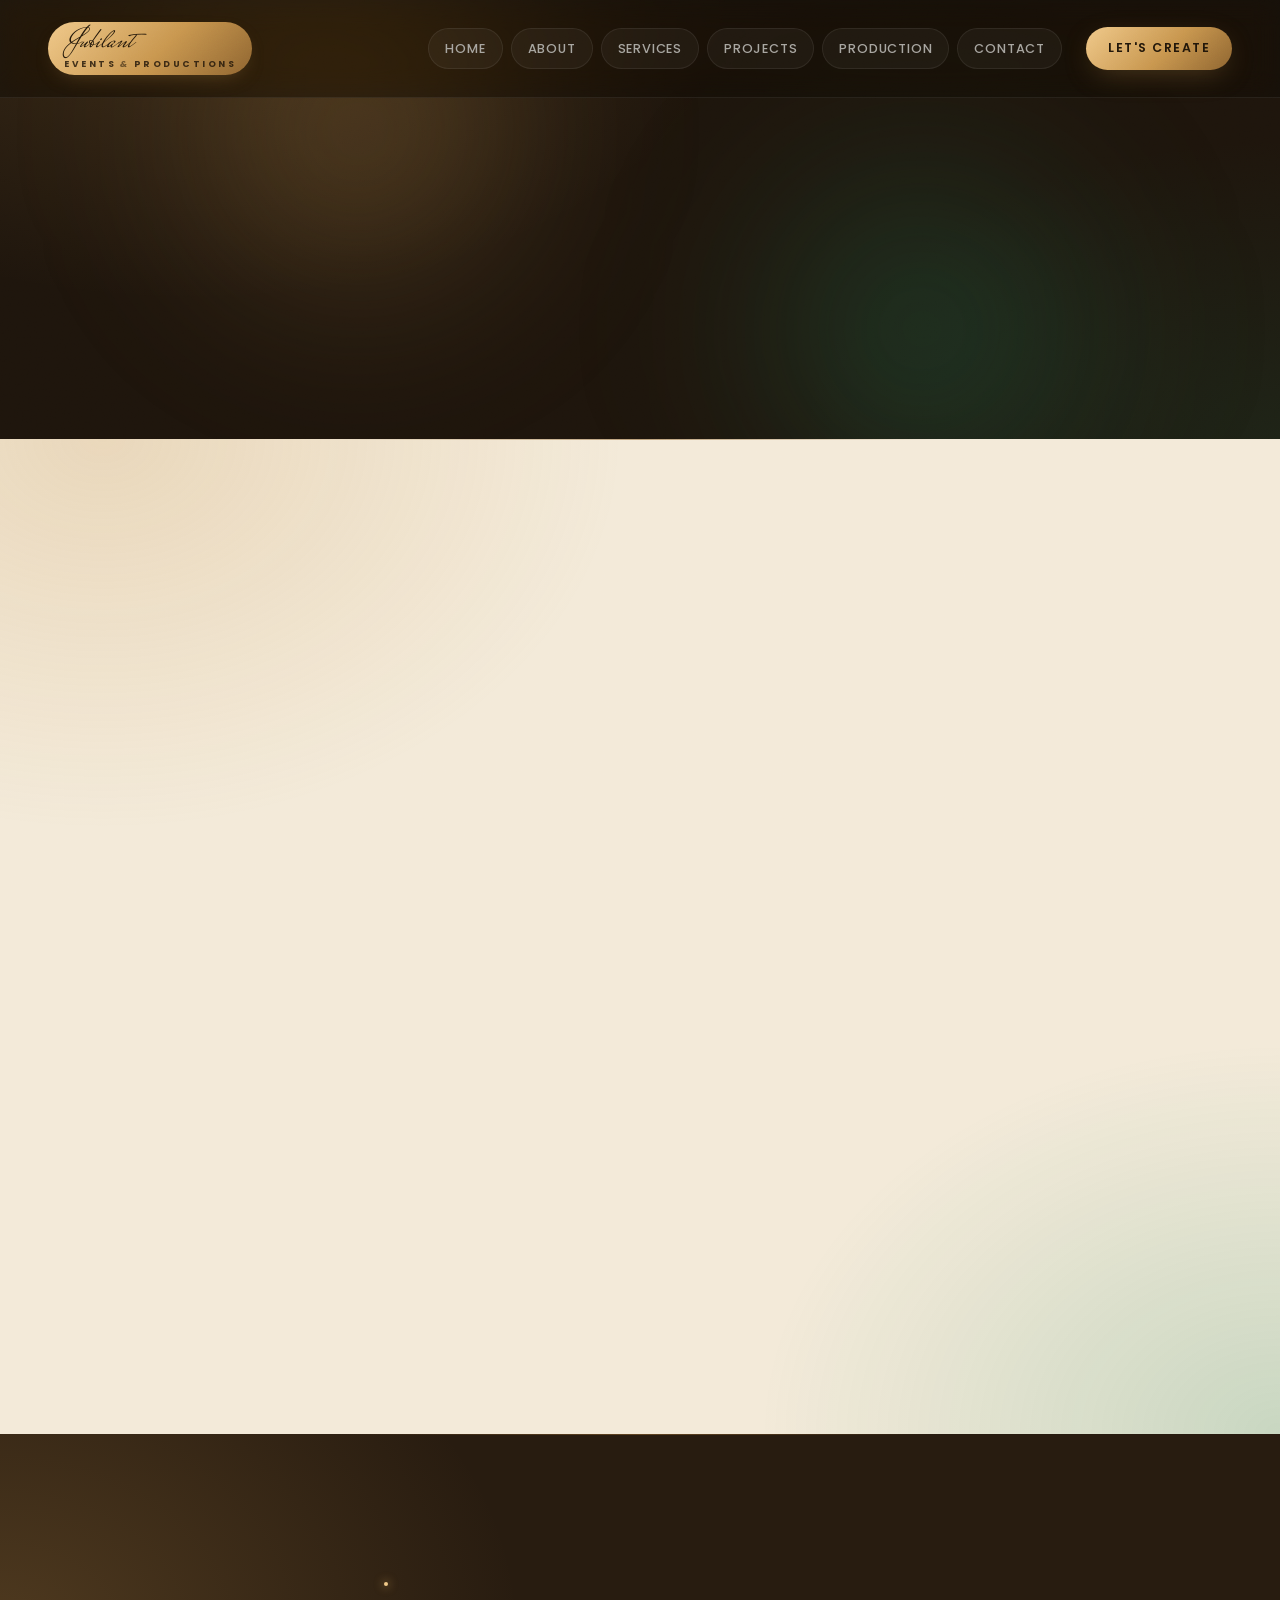
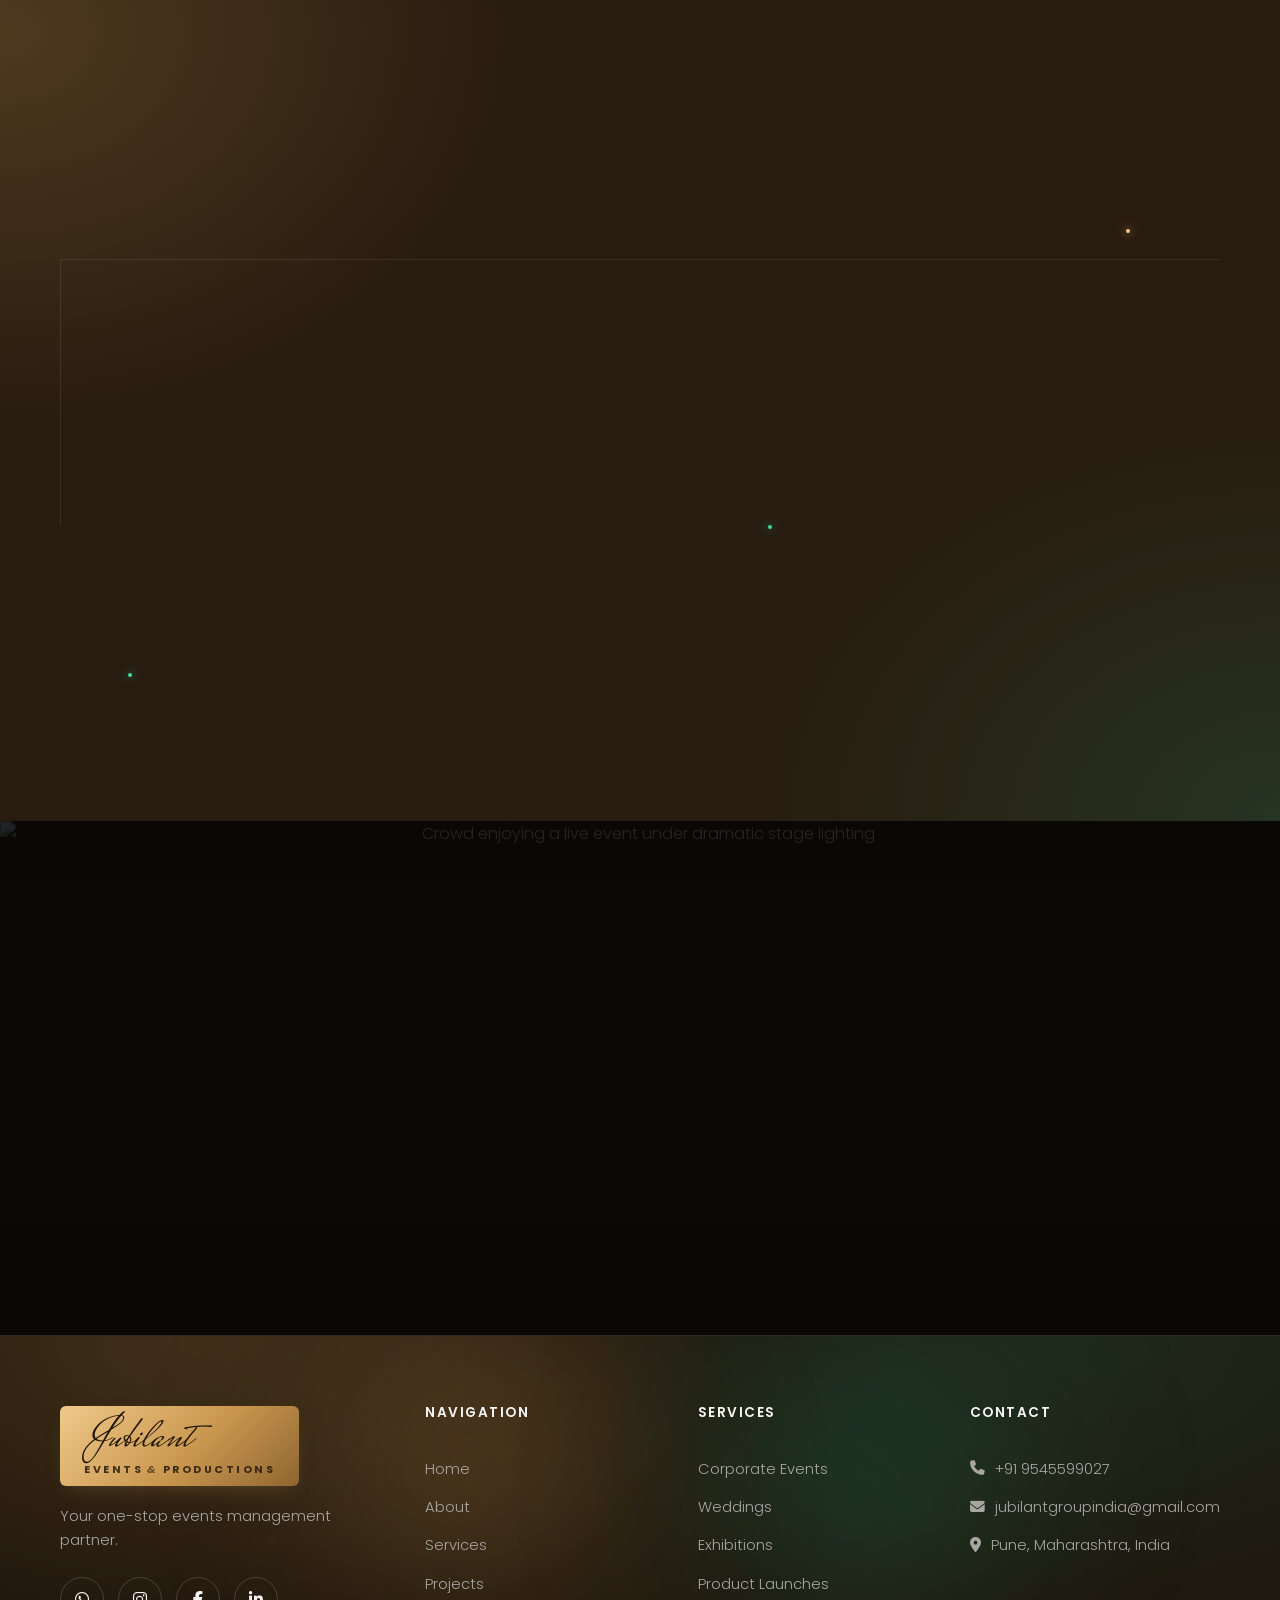
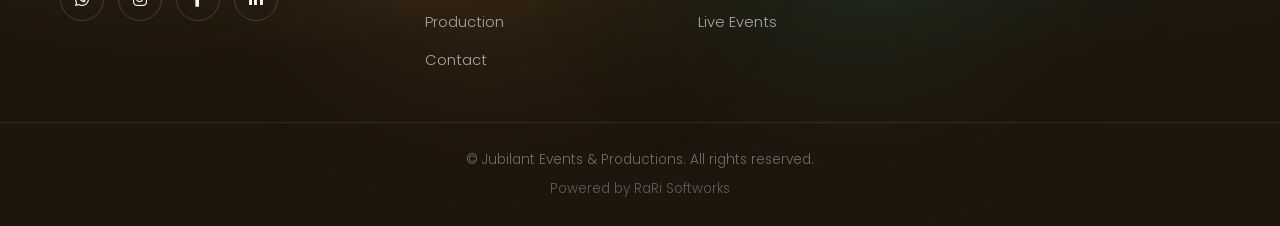
==== commit 3e9f987a: "Restore black/white/gold redesign baseline The other session's edits reverted the site past this poi" ====
--- a/about.html
+++ b/about.html
@@ -62,9 +62,9 @@
       <span class="glow-orb glow-emerald-soft" style="bottom:-120px; right:10%;" aria-hidden="true"></span>
       <div class="container">
         <div class="section-head">
-          <p class="section-eyebrow center">About Us</p>
-          <h1 class="section-heading center">FROM AN IDEA TO AN EXPERIENCE.</h1>
-          <p class="section-sub center">The story behind Jubilant Events &amp; Productions, and how we became Pune's in-house event production house.</p>
+          <p class="section-eyebrow center reveal-up">About Us</p>
+          <h1 class="section-heading center reveal-up delay-1">FROM AN IDEA TO AN EXPERIENCE.</h1>
+          <p class="section-sub center reveal-up delay-2">The story behind Jubilant Events &amp; Productions, and how we became Pune's in-house event production house.</p>
         </div>
       </div>
     </section>
@@ -125,22 +125,26 @@
 
         <div class="features-grid">
           <div class="feature-card reveal-up">
-            <div class="feature-icon"><i class="fa-solid fa-award"></i></div>
+            <span class="feature-num">01</span>
+            <i class="fa-solid fa-award feature-icon"></i>
             <h3>Experience</h3>
             <p>Years of hands-on expertise across events of every size and complexity.</p>
           </div>
           <div class="feature-card reveal-up delay-1">
-            <div class="feature-icon"><i class="fa-solid fa-medal"></i></div>
+            <span class="feature-num">02</span>
+            <i class="fa-solid fa-medal feature-icon"></i>
             <h3>Quality</h3>
             <p>Meticulous attention to detail, from concept sketches to final execution.</p>
           </div>
           <div class="feature-card reveal-up delay-2">
-            <div class="feature-icon"><i class="fa-solid fa-diagram-project"></i></div>
+            <span class="feature-num">03</span>
+            <i class="fa-solid fa-diagram-project feature-icon"></i>
             <h3>End-to-End Execution</h3>
             <p>In-house production means full control over quality, timelines and cost.</p>
           </div>
           <div class="feature-card reveal-up delay-3">
-            <div class="feature-icon"><i class="fa-solid fa-headset"></i></div>
+            <span class="feature-num">04</span>
+            <i class="fa-solid fa-headset feature-icon"></i>
             <h3>Dedicated Support</h3>
             <p>A committed team, on call and on-ground, from planning through to the last minute.</p>
           </div>
--- a/style.css
+++ b/style.css
@@ -325,10 +325,6 @@
   to { background-position: 56px 56px, 56px 56px; }
 }
 
-/* ---- Navbar hide-on-scroll ---- */
-.navbar.nav-hidden {
-  transform: translateY(-100%);
-}
 
 /* ---- Magnetic buttons ---- */
 .magnetic {
@@ -337,14 +333,12 @@
 }
 
 /* ---- Card spotlight glow ---- */
-.service-card,
-.feature-card {
+.service-card {
   --mx: 50%;
   --my: 50%;
 }
 
-.service-card::after,
-.feature-card::after {
+.service-card::after {
   content: '';
   position: absolute;
   inset: 0;
@@ -355,67 +349,20 @@
   transition: opacity 0.5s var(--ease);
 }
 
-.service-card:hover::after,
-.feature-card:hover::after {
+.service-card:hover::after {
   opacity: 1;
 }
 
 .service-card > * {
   position: relative;
   z-index: 1;
-}
-
-.feature-card > * {
-  position: relative;
-  z-index: 1;
-}
-
-/* ---- Feature card border beam ---- */
-@property --angle {
-  syntax: '<angle>';
-  initial-value: 0deg;
-  inherits: false;
-}
-
-.feature-card {
-  position: relative;
-  isolation: isolate;
-}
-
-.feature-card::before {
-  content: '';
-  position: absolute;
-  inset: -1px;
-  z-index: -1;
-  border-radius: 17px;
-  padding: 1px;
-  background: conic-gradient(from var(--angle, 0deg), transparent 0%, var(--gold-light) 12%, transparent 28%);
-  -webkit-mask: linear-gradient(#000 0 0) content-box, linear-gradient(#000 0 0);
-  mask: linear-gradient(#000 0 0) content-box, linear-gradient(#000 0 0);
-  -webkit-mask-composite: xor;
-  mask-composite: exclude;
-  opacity: 0;
-  transition: opacity 0.4s var(--ease);
-}
-
-.feature-card:hover::before {
-  opacity: 1;
-  animation: beamRotate 2.6s linear infinite;
-}
-
-.feature-card:nth-child(even):hover::before {
-  background: conic-gradient(from var(--angle, 0deg), transparent 0%, var(--emerald-light) 12%, transparent 28%);
-}
-
-@keyframes beamRotate {
-  to { --angle: 360deg; }
 }
 
 /* ---- Image reveal wipe (panel slide-away, keeps the <img> itself unclipped
    so native lazy-loading and IntersectionObserver track it normally) ---- */
 .about-media::before,
 .inventory-card::before,
-.project-card::before,
+.project-card-media::before,
 .featured-media::before {
   content: '';
   position: absolute;
@@ -430,9 +377,28 @@
 
 .about-media.visible::before,
 .inventory-card.visible::before,
-.project-card.visible::before,
+.project-card.visible .project-card-media::before,
 .featured-project.visible .featured-media::before {
   transform: scaleX(0);
+}
+
+/* ---- Image reveal zoom-settle (image starts slightly zoomed in, settles to
+   scale(1) in step with the wipe panel above, then hover scale takes over) ---- */
+.about-media img,
+.inventory-card img,
+.project-card-media img,
+.featured-media img,
+.how-we-work-media img {
+  transform: scale(1.15);
+  transition: transform 1.2s var(--ease);
+}
+
+.about-media.visible img,
+.inventory-card.visible img,
+.project-card.visible .project-card-media img,
+.featured-project.visible .featured-media img,
+.how-we-work-col.visible .how-we-work-media img {
+  transform: scale(1);
 }
 
 /* ---- About stats storytelling beam ---- */
@@ -460,7 +426,6 @@
 @media (prefers-reduced-motion: reduce) {
   body { opacity: 1; transition: none; }
   .hero::after { animation: none; }
-  .feature-card:hover::before { animation: none; }
 }
 
 .text-gold {
@@ -586,6 +551,35 @@
   .btn-pulse { animation: none; }
 }
 
+.btn-link {
+  display: inline-flex;
+  align-items: center;
+  gap: 10px;
+  font-family: var(--font-display);
+  font-weight: 700;
+  font-size: 0.95rem;
+  letter-spacing: 0.2px;
+  color: var(--gold);
+  padding-bottom: 3px;
+  border-bottom: 1.5px solid var(--gold-dim);
+  transition: gap 0.3s var(--ease), color 0.3s var(--ease), border-color 0.3s var(--ease);
+}
+
+.btn-link i {
+  font-size: 0.82rem;
+  transition: transform 0.3s var(--ease);
+}
+
+.btn-link:hover {
+  gap: 14px;
+  color: var(--gold-light);
+  border-color: var(--gold-light);
+}
+
+.btn-link:hover i {
+  transform: translateX(3px);
+}
+
 /* ---------- Scroll progress ---------- */
 .scroll-progress {
   position: fixed;
@@ -598,45 +592,41 @@
   transition: width 0.1s linear;
 }
 
-/* ---------- Navbar (MDNT & Kaleida Inspired Floating Pill) ---------- */
+/* ---------- Navbar ---------- */
 .navbar {
   position: fixed;
-  top: 16px;
-  left: 50%;
-  transform: translateX(-50%);
-  width: min(1280px, calc(100% - 32px));
+  top: 0;
+  left: 0;
+  width: 100%;
   z-index: 1000;
-  padding: 8px 12px 8px 24px;
-  border-radius: 100px;
-  transition: top 0.4s var(--ease), background 0.4s var(--ease), border-color 0.4s var(--ease), box-shadow 0.4s var(--ease), transform 0.4s var(--ease);
-  background: rgba(12, 9, 16, 0.72);
-  backdrop-filter: blur(28px) saturate(180%);
-  -webkit-backdrop-filter: blur(28px) saturate(180%);
-  border: 1px solid rgba(255, 255, 255, 0.12);
-  box-shadow: 0 20px 48px -16px rgba(0, 0, 0, 0.65), 0 0 0 1px rgba(255, 255, 255, 0.04) inset;
+  padding: 22px 48px;
+  transition: var(--transition), padding 0.4s var(--ease);
+  background: rgba(15, 12, 9, 0.5);
+  backdrop-filter: blur(14px) saturate(160%);
+  -webkit-backdrop-filter: blur(14px) saturate(160%);
+  border-bottom: 1px solid rgba(255, 255, 255, 0.07);
 }
 
 .navbar.scrolled {
-  top: 10px;
-  background: rgba(8, 6, 12, 0.92);
-  border-color: rgba(201, 151, 79, 0.3);
-  box-shadow: 0 24px 50px -14px rgba(0, 0, 0, 0.8), 0 0 24px -6px rgba(201, 151, 79, 0.18);
+  padding: 14px 48px;
+  background: rgba(13, 10, 8, 0.94);
+  border-bottom-color: var(--border);
+  box-shadow: 0 20px 44px -18px rgba(0, 0, 0, 0.55);
 }
 
 .nav-container {
   display: flex;
   align-items: center;
   justify-content: space-between;
-  gap: 18px;
-}
-
-/* Brand logo */
+  gap: 16px;
+  max-width: 1400px;
+  margin: 0 auto;
+}
+
 .logo {
   display: flex;
   align-items: center;
-  gap: 12px;
   flex-shrink: 0;
-  text-decoration: none;
 }
 
 .logo-badge {
@@ -644,359 +634,150 @@
   flex-direction: column;
   align-items: flex-start;
   background: var(--gradient-gold);
-  padding: 6px 16px 5px;
+  padding: 7px 16px 6px;
   border-radius: 100px;
   line-height: 1;
-  box-shadow: 0 6px 20px -6px var(--gold-glow);
+  box-shadow: 0 8px 22px -10px var(--gold-glow);
   transition: transform 0.4s var(--ease), box-shadow 0.4s var(--ease);
 }
 
 .logo:hover .logo-badge {
   transform: translateY(-2px) scale(1.03);
-  box-shadow: 0 10px 28px -6px var(--gold-glow);
+  box-shadow: 0 12px 30px -8px var(--gold-glow);
 }
 
 .logo-script {
   font-family: var(--font-script);
-  font-size: 1.85rem;
+  font-size: 1.8rem;
   font-weight: 400;
   color: var(--ink);
   line-height: 1;
-  letter-spacing: 0.5px;
 }
 
 .logo-sub {
   font-family: var(--font-body);
-  font-size: 0.54rem;
+  font-size: 0.56rem;
   font-weight: 700;
-  letter-spacing: 2.6px;
+  letter-spacing: 2.5px;
   text-transform: uppercase;
   color: var(--ink);
-  opacity: 0.85;
+  opacity: 0.82;
   margin-top: 2px;
 }
 
 .logo-amp {
   display: inline-block;
-  margin: 0 3px;
+  margin: 0 4px;
   font-style: italic;
-  opacity: 0.75;
-}
-
-/* Availability / Bookings Status Pill */
-.nav-status-badge {
-  display: inline-flex;
+  opacity: 0.7;
+}
+
+.logo-lg .logo-badge {
+  padding: 12px 24px 10px;
+  border-radius: 6px;
+}
+
+.logo-lg .logo-script {
+  font-size: 2.8rem;
+}
+
+.logo-lg .logo-sub {
+  font-size: 0.68rem;
+}
+
+.nav-links {
+  display: flex;
   align-items: center;
   gap: 8px;
-  padding: 5px 12px;
-  border-radius: 100px;
-  background: rgba(255, 255, 255, 0.04);
-  border: 1px solid rgba(255, 255, 255, 0.08);
-  font-size: 0.7rem;
-  color: var(--gray);
-  letter-spacing: 0.5px;
-  transition: border-color 0.3s var(--ease), color 0.3s var(--ease);
-}
-
-.status-beacon {
-  width: 6px;
-  height: 6px;
-  border-radius: 50%;
-  background: var(--emerald-light);
-  box-shadow: 0 0 10px var(--emerald-glow), 0 0 0 2px rgba(79, 214, 160, 0.2);
-  animation: beaconPulse 2.2s infinite;
-}
-
-@keyframes beaconPulse {
-  0%, 100% { transform: scale(1); opacity: 1; }
-  50% { transform: scale(1.35); opacity: 0.7; box-shadow: 0 0 14px var(--emerald-glow), 0 0 0 4px rgba(79, 214, 160, 0.1); }
-}
-
-/* Nav Links & Sliding Pill Tracker */
-.nav-links-wrapper {
-  position: relative;
-  display: flex;
-  align-items: center;
-}
-
-.nav-links {
-  position: relative;
-  display: flex;
-  align-items: center;
-  gap: 4px;
   margin-left: auto;
-  padding: 3px;
-  border-radius: 100px;
-  background: rgba(255, 255, 255, 0.03);
-  border: 1px solid rgba(255, 255, 255, 0.06);
-}
-
-/* Sliding active pill indicator */
-.nav-pill-tracker {
-  position: absolute;
-  top: 3px;
-  bottom: 3px;
-  left: 0;
-  width: 0;
-  border-radius: 100px;
-  background: rgba(201, 151, 79, 0.18);
-  border: 1px solid rgba(201, 151, 79, 0.45);
-  box-shadow: 0 0 20px rgba(201, 151, 79, 0.25);
-  pointer-events: none;
-  opacity: 0;
-  transition: left 0.35s cubic-bezier(0.19, 1, 0.22, 1), width 0.35s cubic-bezier(0.19, 1, 0.22, 1), opacity 0.25s ease;
-  z-index: 0;
-}
-
-.nav-pill-tracker.visible {
-  opacity: 1;
 }
 
 .nav-link {
   position: relative;
-  z-index: 1;
-  font-size: 0.78rem;
+  font-size: 0.8rem;
   font-weight: 500;
-  letter-spacing: 1px;
+  letter-spacing: 0.8px;
   text-transform: uppercase;
   color: var(--gray);
-  padding: 8px 16px;
+  padding: 9px 16px;
   border-radius: 100px;
-  transition: color 0.3s var(--ease);
-  text-decoration: none;
-  white-space: nowrap;
+  background: rgba(255, 255, 255, 0.045);
+  border: 1px solid rgba(255, 255, 255, 0.07);
+  transition: color 0.3s var(--ease), background 0.3s var(--ease), border-color 0.3s var(--ease), transform 0.3s var(--ease);
 }
 
 .nav-link:hover {
   color: var(--white);
+  background: rgba(255, 255, 255, 0.12);
+  border-color: rgba(255, 255, 255, 0.18);
+  transform: translateY(-1px);
 }
 
 .nav-link.active {
-  color: var(--gold-light);
-  font-weight: 600;
-}
-
-/* Luxury Nav CTA */
-.nav-cta-luxury {
-  display: inline-flex;
-  align-items: center;
-  gap: 8px;
-  padding: 10px 22px;
-  font-size: 0.76rem;
-  font-weight: 600;
-  letter-spacing: 1.4px;
-  text-transform: uppercase;
-  border-radius: 100px;
+  color: var(--ink);
   background: var(--gradient-gold);
-  color: var(--ink);
-  box-shadow: 0 6px 24px -6px var(--gold-glow);
-  transition: transform 0.35s var(--ease), box-shadow 0.35s var(--ease);
-  white-space: nowrap;
-  position: relative;
-  overflow: hidden;
-  text-decoration: none;
-}
-
-.nav-cta-luxury::before {
-  content: '';
-  position: absolute;
-  inset: 0;
-  background: linear-gradient(120deg, transparent, rgba(255, 255, 255, 0.4), transparent);
-  transform: translateX(-100%);
-  transition: transform 0.6s var(--ease);
-}
-
-.nav-cta-luxury:hover::before {
-  transform: translateX(100%);
-}
-
-.nav-cta-luxury:hover {
-  transform: translateY(-2px) scale(1.02);
-  box-shadow: 0 10px 30px -4px var(--gold-glow);
-}
-
-.nav-cta-luxury i {
-  font-size: 0.72rem;
-  transition: transform 0.3s var(--ease);
-}
-
-.nav-cta-luxury:hover i {
-  transform: translateX(3px);
-}
-
-/* Modern Hamburger (2 lines, morphing) */
+  border-color: transparent;
+}
+
+.nav-cta {
+  margin-left: 8px;
+  padding: 11px 22px;
+  font-size: 0.78rem;
+}
+
 .hamburger {
   display: none;
   flex-direction: column;
   justify-content: center;
   align-items: center;
-  gap: 6px;
-  width: 42px;
-  height: 42px;
-  border-radius: 50%;
-  background: rgba(255, 255, 255, 0.06);
-  border: 1px solid rgba(255, 255, 255, 0.1);
-  transition: background 0.3s var(--ease), border-color 0.3s var(--ease), transform 0.3s var(--ease);
-  z-index: 1200;
-  cursor: pointer;
-}
-
-.hamburger:hover {
-  background: rgba(255, 255, 255, 0.12);
-  border-color: rgba(201, 151, 79, 0.4);
-}
-
-.hamburger span {
-  display: block;
-  width: 20px;
-  height: 1.5px;
-  background: var(--white);
-  transition: transform 0.4s var(--ease), opacity 0.3s ease, width 0.3s ease;
-  border-radius: 2px;
-}
-
-.hamburger span:nth-child(2) {
-  width: 14px;
-  align-self: flex-end;
-  margin-right: 11px;
-}
-
-.hamburger.active {
-  background: rgba(201, 151, 79, 0.15);
-  border-color: var(--gold);
-}
-
-.hamburger.active span:nth-child(1) {
-  transform: translateY(3.75px) rotate(45deg);
-  width: 20px;
-}
-
-.hamburger.active span:nth-child(2) {
-  transform: translateY(-3.75px) rotate(-45deg);
-  width: 20px;
-  margin-right: 0;
-  align-self: center;
-}
-
-/* Fullscreen Editorial Mobile Menu (MDNT & Kaleida Style) */
-.mobile-drawer {
-  position: fixed;
-  inset: 0;
-  background: rgba(8, 6, 12, 0.98);
-  backdrop-filter: blur(30px);
-  -webkit-backdrop-filter: blur(30px);
-  z-index: 1150;
-  display: flex;
-  flex-direction: column;
-  justify-content: space-between;
-  padding: 100px 32px 40px;
-  opacity: 0;
-  visibility: hidden;
-  pointer-events: none;
-  transform: translateY(-20px);
-  transition: opacity 0.5s var(--ease), transform 0.5s var(--ease), visibility 0.5s;
-}
-
-.mobile-drawer.active {
-  opacity: 1;
-  visibility: visible;
-  pointer-events: all;
-  transform: translateY(0);
-}
-
-.mobile-drawer-nav {
-  display: flex;
-  flex-direction: column;
-  gap: 14px;
-}
-
-.mobile-drawer-link {
-  display: flex;
-  align-items: baseline;
-  gap: 16px;
-  text-decoration: none;
-  padding: 8px 0;
-  border-bottom: 1px solid rgba(255, 255, 255, 0.06);
-  transition: color 0.3s var(--ease), transform 0.3s var(--ease);
-}
-
-.mobile-drawer-num {
-  font-family: var(--font-body);
-  font-size: 0.8rem;
-  color: var(--gold);
-  font-weight: 600;
-  letter-spacing: 1px;
-  opacity: 0.8;
-}
-
-.mobile-drawer-text {
-  font-family: var(--font-display);
-  font-size: clamp(2rem, 8vw, 3rem);
-  font-weight: 800;
-  text-transform: uppercase;
-  color: var(--white);
-  letter-spacing: -0.5px;
-  line-height: 1;
-  transition: color 0.3s var(--ease), transform 0.3s var(--ease);
-}
-
-.mobile-drawer-link:hover .mobile-drawer-text,
-.mobile-drawer-link.active .mobile-drawer-text {
-  color: var(--gold);
-  transform: translateX(8px);
-}
-
-.mobile-drawer-footer {
-  display: flex;
-  flex-direction: column;
-  gap: 20px;
-  padding-top: 24px;
-  border-top: 1px solid rgba(255, 255, 255, 0.1);
-}
-
-.mobile-drawer-contact {
-  display: flex;
-  flex-direction: column;
-  gap: 6px;
-  font-size: 0.85rem;
-  color: var(--gray);
-}
-
-.mobile-drawer-contact a {
-  color: var(--white);
-  text-decoration: none;
-}
-
-.mobile-drawer-contact a:hover {
-  color: var(--gold);
-}
-
-.mobile-drawer-socials {
-  display: flex;
-  gap: 16px;
-}
-
-.mobile-drawer-socials a {
+  gap: 5px;
   width: 40px;
   height: 40px;
   border-radius: 50%;
   background: rgba(255, 255, 255, 0.06);
-  display: flex;
-  align-items: center;
-  justify-content: center;
-  color: var(--white);
-  border: 1px solid rgba(255, 255, 255, 0.1);
-  transition: background 0.3s var(--ease), color 0.3s var(--ease), border-color 0.3s var(--ease);
-}
-
-.mobile-drawer-socials a:hover {
-  background: var(--gradient-gold);
-  color: var(--ink);
-  border-color: var(--gold);
+  transition: background 0.3s var(--ease);
+  z-index: 1100;
+}
+
+.hamburger:hover {
+  background: rgba(255, 255, 255, 0.12);
+}
+
+.hamburger span {
+  display: block;
+  width: 24px;
+  height: 2px;
+  background: var(--white);
+  transition: var(--transition);
+  border-radius: 2px;
+}
+
+.hamburger.active span:nth-child(1) {
+  transform: translateY(7px) rotate(45deg);
+}
+
+.hamburger.active span:nth-child(2) {
+  opacity: 0;
+}
+
+.hamburger.active span:nth-child(3) {
+  transform: translateY(-7px) rotate(-45deg);
 }
 
 .mobile-overlay {
-  display: none;
+  position: fixed;
+  inset: 0;
+  background: rgba(0, 0, 0, 0.6);
+  backdrop-filter: blur(4px);
+  z-index: 990;
+  opacity: 0;
+  visibility: hidden;
+  transition: var(--transition);
+}
+
+.mobile-overlay.active {
+  opacity: 1;
+  visibility: visible;
 }
 
 /* ---------- Section heads ---------- */
@@ -1052,7 +833,7 @@
   margin-bottom: 0;
 }
 
-/* ---------- Hero (MDNT & Kaleida Inspired Video Reel & Dark Canvas) ---------- */
+/* ---------- Hero ---------- */
 .hero {
   position: relative;
   min-height: 100vh;
@@ -1060,58 +841,11 @@
   align-items: center;
   justify-content: center;
   overflow: hidden;
-  padding: 160px 24px 100px;
-  background: #08060c;
-}
-
-/* Background video reel container */
-.hero-reel-container {
-  position: absolute;
-  inset: 0;
-  z-index: 0;
-  overflow: hidden;
-  pointer-events: none;
-}
-
-.hero-video {
-  width: 100%;
-  height: 100%;
-  object-fit: cover;
-  opacity: 0.52;
-  filter: saturate(1.2) contrast(1.1);
-  transition: opacity 1.2s var(--ease), transform 2s var(--ease);
-  transform: scale(1.03);
-  will-change: transform, opacity;
-}
-
-.hero-reel-container.is-paused .hero-video {
-  opacity: 0.3;
-}
-
-/* Multi-layer cinematic gradient scrims */
-.hero-scrim-vertical {
-  position: absolute;
-  inset: 0;
-  background: linear-gradient(180deg, rgba(8,6,12,0.85) 0%, rgba(8,6,12,0.3) 40%, rgba(8,6,12,0.8) 80%, #08060c 100%);
-  z-index: 1;
-  pointer-events: none;
-}
-
-.hero-scrim-radial {
-  position: absolute;
-  inset: 0;
-  background: radial-gradient(ellipse at 50% 45%, rgba(8,6,12,0.15) 0%, rgba(8,6,12,0.85) 100%);
-  z-index: 1;
-  pointer-events: none;
-}
-
-/* Interactive particle constellation canvas */
-.hero-canvas {
-  position: absolute;
-  inset: 0;
-  z-index: 2;
-  pointer-events: none;
-  opacity: 0.7;
+  padding: 140px 24px 90px;
+  background:
+    radial-gradient(ellipse 900px 600px at 12% 10%, rgba(201, 151, 79, 0.14), transparent 60%),
+    radial-gradient(ellipse 800px 700px at 90% 85%, rgba(31, 138, 99, 0.10), transparent 60%),
+    var(--black);
 }
 
 .hero-aurora {
@@ -1126,9 +860,10 @@
   position: absolute;
   inset: 0;
   z-index: 0;
-}
-
-.hero-img {
+  overflow: hidden;
+}
+
+.hero-bg-video {
   width: 100%;
   height: 100%;
   object-fit: cover;
@@ -1141,56 +876,21 @@
   to { transform: scale(1); }
 }
 
+.hero-media-overlay {
+  position: absolute;
+  inset: 0;
+  background:
+    linear-gradient(180deg, rgba(6,6,6,0.55) 0%, rgba(6,6,6,0.55) 30%, rgba(6,6,6,0.92) 100%),
+    linear-gradient(90deg, rgba(6,6,6,0.7) 0%, rgba(6,6,6,0.35) 60%);
+}
+
 .hero-content {
   position: relative;
-  z-index: 3;
-  max-width: 980px;
+  z-index: 1;
+  max-width: 900px;
   text-align: center;
   padding: 0 24px;
   margin: 0 auto;
-}
-
-/* Luxury Eyebrow Badge */
-.hero-tag-badge {
-  display: inline-flex;
-  align-items: center;
-  gap: 10px;
-  padding: 8px 24px;
-  border-radius: 100px;
-  background: rgba(255, 255, 255, 0.04);
-  border: 1px solid rgba(201, 151, 79, 0.35);
-  backdrop-filter: blur(14px);
-  -webkit-backdrop-filter: blur(14px);
-  margin-bottom: 26px;
-  box-shadow: 0 8px 30px -8px rgba(0, 0, 0, 0.7);
-  transition: transform 0.3s var(--ease), border-color 0.3s var(--ease);
-}
-
-.hero-tag-badge:hover {
-  transform: translateY(-2px);
-  border-color: var(--gold-light);
-}
-
-.hero-tag-dot {
-  width: 7px;
-  height: 7px;
-  border-radius: 50%;
-  background: var(--gold-light);
-  box-shadow: 0 0 10px var(--gold-glow);
-  animation: tagDotPulse 2s infinite;
-}
-
-@keyframes tagDotPulse {
-  0%, 100% { opacity: 1; transform: scale(1); }
-  50% { opacity: 0.6; transform: scale(1.4); }
-}
-
-.hero-tag-text {
-  font-size: 0.76rem;
-  font-weight: 600;
-  letter-spacing: 2.5px;
-  text-transform: uppercase;
-  color: var(--gold-light);
 }
 
 .eyebrow {
@@ -1208,13 +908,31 @@
   border-radius: 100px;
 }
 
+.eyebrow::after {
+  content: '';
+  position: absolute;
+  top: 0;
+  left: -30%;
+  width: 30%;
+  height: 100%;
+  background: linear-gradient(120deg, transparent, rgba(240, 201, 138, 0.35), transparent);
+  animation: eyebrowShimmer 3.2s ease-in-out infinite;
+}
+
+@keyframes eyebrowShimmer {
+  0% { left: -30%; }
+  60%, 100% { left: 130%; }
+}
+
+@media (prefers-reduced-motion: reduce) {
+  .eyebrow::after { animation: none; display: none; }
+}
+
 .hero h1 {
-  font-size: clamp(2.5rem, 6.8vw, 5.6rem);
+  font-size: clamp(2.4rem, 7vw, 5.6rem);
   text-transform: uppercase;
   margin-bottom: 26px;
   letter-spacing: -1.5px;
-  color: var(--white);
-  line-height: 1.02;
 }
 
 .line-mask {
@@ -1232,12 +950,11 @@
 }
 
 .hero-text {
-  font-size: clamp(1rem, 1.6vw, 1.22rem);
-  color: rgba(246, 245, 242, 0.78);
-  max-width: 660px;
+  font-size: clamp(1rem, 1.6vw, 1.2rem);
+  color: var(--gray);
+  max-width: 620px;
   margin: 0 auto 44px;
   font-weight: 300;
-  line-height: 1.65;
 }
 
 .hero-buttons {
@@ -1248,87 +965,36 @@
   flex-wrap: wrap;
 }
 
-/* Floating Reel Controller Pills */
-.hero-reel-controls {
-  position: absolute;
-  bottom: 34px;
-  right: clamp(20px, 4vw, 50px);
-  display: flex;
-  align-items: center;
-  gap: 12px;
-  z-index: 10;
-}
-
-.reel-toggle-btn {
-  display: inline-flex;
-  align-items: center;
-  gap: 8px;
-  padding: 8px 16px;
-  border-radius: 100px;
-  background: rgba(12, 9, 16, 0.72);
-  backdrop-filter: blur(18px);
-  -webkit-backdrop-filter: blur(18px);
-  border: 1px solid rgba(255, 255, 255, 0.14);
-  color: var(--white);
-  font-size: 0.7rem;
-  font-weight: 600;
-  letter-spacing: 1.4px;
-  text-transform: uppercase;
-  transition: background 0.3s var(--ease), border-color 0.3s var(--ease), transform 0.3s var(--ease);
-  cursor: pointer;
-}
-
-.reel-toggle-btn:hover {
-  background: rgba(201, 151, 79, 0.16);
-  border-color: var(--gold);
-  transform: translateY(-2px);
-}
-
-.reel-status-dot {
-  width: 6px;
-  height: 6px;
-  border-radius: 50%;
-  background: var(--emerald-light);
-  box-shadow: 0 0 8px var(--emerald-glow);
-  transition: background 0.3s ease, box-shadow 0.3s ease;
-}
-
-.reel-toggle-btn.is-paused .reel-status-dot {
-  background: #ff5555;
-  box-shadow: 0 0 8px rgba(255, 85, 85, 0.6);
-}
-
 .scroll-indicator {
   position: absolute;
-  bottom: 34px;
+  bottom: 36px;
   left: 50%;
   transform: translateX(-50%);
   display: flex;
   flex-direction: column;
   align-items: center;
   gap: 10px;
-  font-size: 0.68rem;
+  font-size: 0.7rem;
   letter-spacing: 2px;
   text-transform: uppercase;
   color: var(--gray);
-  z-index: 5;
-  pointer-events: none;
+  z-index: 1;
 }
 
 .scroll-mouse {
-  width: 22px;
-  height: 36px;
-  border: 1.5px solid rgba(255, 255, 255, 0.25);
+  width: 24px;
+  height: 38px;
+  border: 1.5px solid var(--border-light);
   border-radius: 14px;
   display: flex;
   justify-content: center;
-  padding-top: 6px;
+  padding-top: 7px;
 }
 
 .scroll-mouse span {
-  width: 3px;
-  height: 7px;
-  background: var(--gold-light);
+  width: 4px;
+  height: 8px;
+  background: var(--gold);
   border-radius: 2px;
   animation: scrollDown 1.8s infinite;
 }
@@ -1338,61 +1004,45 @@
   100% { opacity: 0; transform: translateY(10px); }
 }
 
-/* ---------- MDNT-Style Marquee Ticker ---------- */
-.ticker-wrap {
-  position: relative;
+/* ---------- How We Work ---------- */
+.how-we-work {
+  padding: var(--section-pad) 0 calc(var(--section-pad) * 0.6);
+  background: var(--black);
+}
+
+.how-we-work-grid {
+  display: grid;
+  grid-template-columns: 1fr 1fr;
+  gap: clamp(40px, 6vw, 80px);
+  margin-top: clamp(40px, 6vw, 64px);
+}
+
+.how-we-work-media {
+  border-radius: 18px;
+  overflow: hidden;
+  margin-bottom: 28px;
+}
+
+.how-we-work-media img {
   width: 100%;
-  overflow: hidden;
-  background: #0b0811;
-  border-top: 1px solid rgba(255, 255, 255, 0.08);
-  border-bottom: 1px solid rgba(255, 255, 255, 0.08);
-  padding: 16px 0;
-  z-index: 10;
-}
-
-.ticker-track {
-  display: flex;
-  width: max-content;
-  animation: tickerSlide 40s linear infinite;
-  will-change: transform;
-}
-
-.ticker-wrap:hover .ticker-track {
-  animation-play-state: paused;
-}
-
-.ticker-group {
-  display: flex;
-  align-items: center;
-  gap: 36px;
-  padding-right: 36px;
-  flex-shrink: 0;
-}
-
-.ticker-item {
-  display: inline-flex;
-  align-items: center;
-  gap: 16px;
-  font-family: var(--font-display);
-  font-size: 0.92rem;
-  font-weight: 700;
-  letter-spacing: 2.5px;
-  text-transform: uppercase;
-  color: var(--white);
-  white-space: nowrap;
-}
-
-.ticker-dot {
-  width: 6px;
-  height: 6px;
-  border-radius: 50%;
-  background: var(--gold);
-  box-shadow: 0 0 8px var(--gold-glow);
-}
-
-@keyframes tickerSlide {
-  0% { transform: translate3d(0, 0, 0); }
-  100% { transform: translate3d(-50%, 0, 0); }
+  height: 320px;
+  object-fit: cover;
+  transition: transform 0.8s var(--ease);
+}
+
+.how-we-work-col:hover .how-we-work-media img {
+  transform: scale(1.05);
+}
+
+.how-we-work-col h3 {
+  font-size: clamp(1.4rem, 2.4vw, 1.9rem);
+  margin: 10px 0 14px;
+}
+
+.how-we-work-col p {
+  color: var(--gray);
+  margin-bottom: 22px;
+  max-width: 46ch;
 }
 
 /* ---------- About ---------- */
@@ -1448,6 +1098,10 @@
   display: flex;
   flex-direction: column;
   gap: 2px;
+  background: rgba(8, 6, 4, 0.82);
+  backdrop-filter: blur(18px) saturate(140%);
+  -webkit-backdrop-filter: blur(18px) saturate(140%);
+  border: 1px solid rgba(255, 255, 255, 0.1);
 }
 
 .badge-num {
@@ -1511,15 +1165,17 @@
 .services-grid {
   display: grid;
   grid-template-columns: repeat(4, 1fr);
-  gap: 22px;
+  border-top: 1px solid var(--border);
+  border-left: 1px solid var(--border);
 }
 
 .service-card {
-  background: var(--charcoal-light);
-  border: 1px solid var(--border);
-  border-radius: 16px;
-  padding: 34px 26px;
-  transition: var(--transition);
+  background: transparent;
+  border-right: 1px solid var(--border);
+  border-bottom: 1px solid var(--border);
+  border-radius: 0;
+  padding: 34px 28px;
+  transition: background 0.4s var(--ease);
   position: relative;
   overflow: hidden;
 }
@@ -1534,39 +1190,15 @@
 }
 
 .service-card i {
-  font-size: 1.7rem;
+  font-size: 1.5rem;
   color: var(--gold);
   margin-bottom: 20px;
   display: inline-block;
   transition: transform 0.4s var(--ease);
-  animation: iconGlowPulse 4s ease-in-out infinite;
-}
-
-.service-card:nth-child(4n+2) i { animation-delay: 0.6s; }
-.service-card:nth-child(4n+3) i { animation-delay: 1.2s; }
-.service-card:nth-child(4n+4) i { animation-delay: 1.8s; }
-
-@keyframes iconGlowPulse {
-  0%, 100% { filter: drop-shadow(0 0 0 transparent); }
-  50% { filter: drop-shadow(0 0 9px currentColor); }
-}
-
-@keyframes iconBreathe {
-  0%, 100% { box-shadow: 0 0 0 0 var(--gold-glow); }
-  50% { box-shadow: 0 0 24px 8px var(--gold-glow); }
-}
-
-.feature-card:nth-child(even) .feature-icon {
-  animation: iconBreatheEmerald 3.6s ease-in-out infinite;
-}
-
-@keyframes iconBreatheEmerald {
-  0%, 100% { box-shadow: 0 0 0 0 var(--emerald-glow); }
-  50% { box-shadow: 0 0 24px 8px var(--emerald-glow); }
 }
 
 @media (prefers-reduced-motion: reduce) {
-  .service-card i, .feature-icon { animation: none; }
+  .service-card i { animation: none; }
 }
 
 .service-card h3 {
@@ -1581,9 +1213,7 @@
 }
 
 .service-card:hover {
-  transform: translateY(-8px);
-  border-color: var(--gold-dim);
-  box-shadow: 0 20px 40px -20px rgba(0, 0, 0, 0.6);
+  background: rgba(201, 151, 79, 0.05);
 }
 
 .service-card:hover::before {
@@ -1591,19 +1221,7 @@
 }
 
 .service-card:hover i {
-  transform: scale(1.15) rotate(-6deg);
-}
-
-.service-card:nth-child(even) i {
-  color: var(--emerald-light);
-}
-
-.service-card:nth-child(even):hover {
-  border-color: var(--emerald-dim);
-}
-
-.service-card:nth-child(even)::before {
-  background: radial-gradient(circle at 30% 0%, var(--emerald-glow), transparent 60%);
+  transform: scale(1.1);
 }
 
 /* ---------- Why choose us ---------- */
@@ -1620,46 +1238,38 @@
 .features-grid {
   display: grid;
   grid-template-columns: repeat(4, 1fr);
-  gap: 24px;
   margin-bottom: 56px;
+  border-top: 1px solid var(--border);
+  border-left: 1px solid var(--border);
 }
 
 .feature-card {
-  text-align: center;
-  padding: 40px 24px;
-  border-radius: 16px;
-  border: 1px solid var(--border);
-  transition: var(--transition);
+  text-align: left;
+  padding: 36px 30px;
+  border-right: 1px solid var(--border);
+  border-bottom: 1px solid var(--border);
+  transition: background 0.4s var(--ease);
 }
 
 .feature-card:hover {
-  border-color: var(--gold-dim);
-  transform: translateY(-6px);
-  background: rgba(201, 151, 79, 0.04);
-}
-
-.feature-card:nth-child(even):hover {
-  border-color: var(--emerald-dim);
-  background: rgba(31, 138, 99, 0.05);
+  background: rgba(201, 151, 79, 0.05);
+}
+
+.feature-num {
+  display: block;
+  font-family: var(--font-display);
+  font-weight: 700;
+  font-size: 0.8rem;
+  letter-spacing: 1px;
+  color: var(--gold-dim);
+  margin-bottom: 28px;
 }
 
 .feature-icon {
-  width: 72px;
-  height: 72px;
-  border-radius: 50%;
-  background: var(--gradient-gold);
-  display: flex;
-  align-items: center;
-  justify-content: center;
-  margin: 0 auto 22px;
-  animation: iconBreathe 3.6s ease-in-out infinite;
-  font-size: 1.6rem;
-  color: var(--ink);
-}
-
-.feature-card:nth-child(even) .feature-icon {
-  background: var(--gradient-emerald);
-  color: var(--white);
+  display: block;
+  font-size: 1.3rem;
+  color: var(--gold);
+  margin-bottom: 20px;
 }
 
 .feature-card h3 {
@@ -1867,85 +1477,84 @@
   position: relative;
   border-radius: 18px;
   overflow: hidden;
+  cursor: pointer;
+  background: var(--charcoal);
+  border: 1px solid var(--border);
+  transition: transform 0.5s var(--ease), box-shadow 0.5s var(--ease), border-color 0.5s var(--ease);
+}
+
+.project-card-media {
+  position: relative;
   aspect-ratio: 5 / 4;
-  cursor: pointer;
-}
-
-.project-card img {
+  overflow: hidden;
+}
+
+.project-card-media img {
   width: 100%;
   height: 100%;
   object-fit: cover;
   transition: transform 0.9s var(--ease);
 }
 
-.project-overlay {
-  position: absolute;
-  inset: 0;
-  background: linear-gradient(180deg, rgba(6,6,6,0.05) 0%, rgba(6,6,6,0.35) 55%, rgba(6,6,6,0.92) 100%);
+.project-card-body {
+  padding: 24px 26px 28px;
   display: flex;
   flex-direction: column;
-  justify-content: flex-end;
-  padding: 32px;
-  transition: var(--transition);
 }
 
 .project-category {
   display: inline-block;
   align-self: flex-start;
-  color: #ffffff;
-  font-size: 0.7rem;
-  font-weight: 600;
+  color: var(--gold);
+  font-size: 0.68rem;
+  font-weight: 700;
   letter-spacing: 1.5px;
   text-transform: uppercase;
-  margin-bottom: 14px;
-  padding: 6px 14px;
-  border: 1px solid rgba(255, 255, 255, 0.35);
+  margin-bottom: 12px;
+  padding: 5px 13px;
+  border: 1px solid var(--border);
   border-radius: 100px;
-  backdrop-filter: blur(6px);
 }
 
 .project-card h3 {
-  font-size: clamp(1.2rem, 1.8vw, 1.6rem);
+  font-size: clamp(1.1rem, 1.6vw, 1.35rem);
   font-weight: 800;
   font-family: var(--font-display);
   letter-spacing: -0.3px;
-  margin-bottom: 14px;
-  max-width: 90%;
-  /* Always sits on the dark photo-caption gradient, never the section
-     background, so it keeps a fixed light color regardless of theme. */
-  color: #ffffff;
+  margin-bottom: 6px;
+  color: var(--white);
+}
+
+.project-client {
+  font-size: 0.85rem;
+  color: var(--gray-dim);
+  margin-bottom: 16px;
 }
 
 .project-view {
   display: inline-flex;
   align-items: center;
-  gap: 10px;
+  gap: 8px;
   font-size: 0.78rem;
   font-weight: 600;
   letter-spacing: 1px;
   text-transform: uppercase;
-  color: #ffffff;
-  opacity: 0;
-  transform: translateY(10px);
-  transition: var(--transition);
+  color: var(--gold);
 }
 
 .project-view i {
-  color: #ffffff;
+  font-size: 0.7rem;
   transition: transform 0.4s var(--ease);
 }
 
-.project-card:hover img {
+.project-card:hover {
+  transform: translateY(-6px);
+  border-color: var(--gold-dim);
+  box-shadow: 0 20px 45px rgba(0, 0, 0, 0.3);
+}
+
+.project-card:hover .project-card-media img {
   transform: scale(1.08);
-}
-
-.project-card:hover .project-overlay {
-  background: linear-gradient(180deg, rgba(6,6,6,0.15) 0%, rgba(6,6,6,0.5) 55%, rgba(6,6,6,0.96) 100%);
-}
-
-.project-card:hover .project-view {
-  opacity: 1;
-  transform: translateY(0);
 }
 
 .project-card:hover .project-view i {
@@ -2030,6 +1639,10 @@
 
 .modal-body h3 {
   font-size: 1.6rem;
+  margin-bottom: 6px;
+}
+
+.modal-body .project-client {
   margin-bottom: 16px;
 }
 
@@ -2535,6 +2148,9 @@
 }
 
 @media (max-width: 992px) {
+  .navbar { padding: 18px 24px; }
+  .navbar.scrolled { padding: 14px 24px; }
+
   .nav-links { display: none; }
   .nav-cta { display: none; }
   .hamburger { display: flex; }
@@ -2564,6 +2180,8 @@
   .contact-grid { grid-template-columns: 1fr; }
   .about-media img { height: 400px; }
 
+  .how-we-work-grid { grid-template-columns: 1fr; gap: 48px; }
+
   .features-grid { grid-template-columns: repeat(2, 1fr); }
   .stats-grid { grid-template-columns: repeat(2, 1fr); row-gap: 28px; }
 
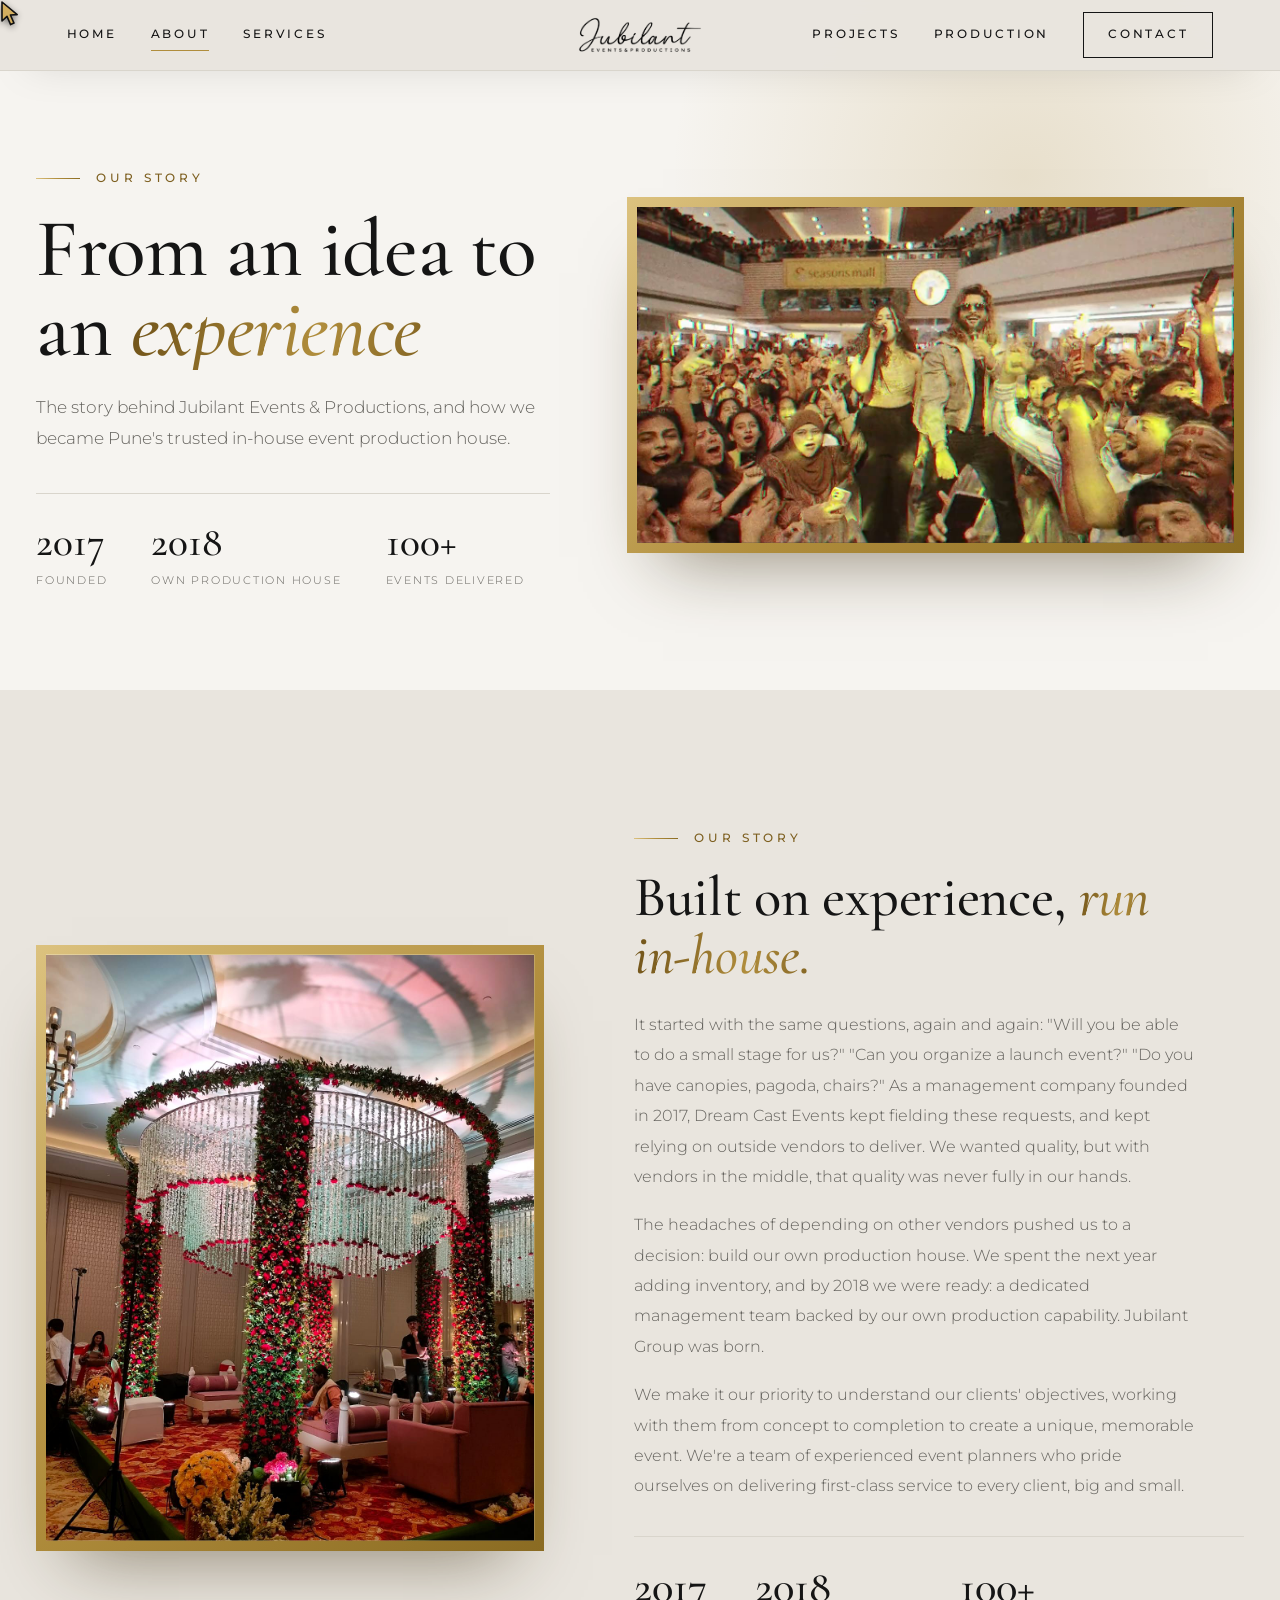
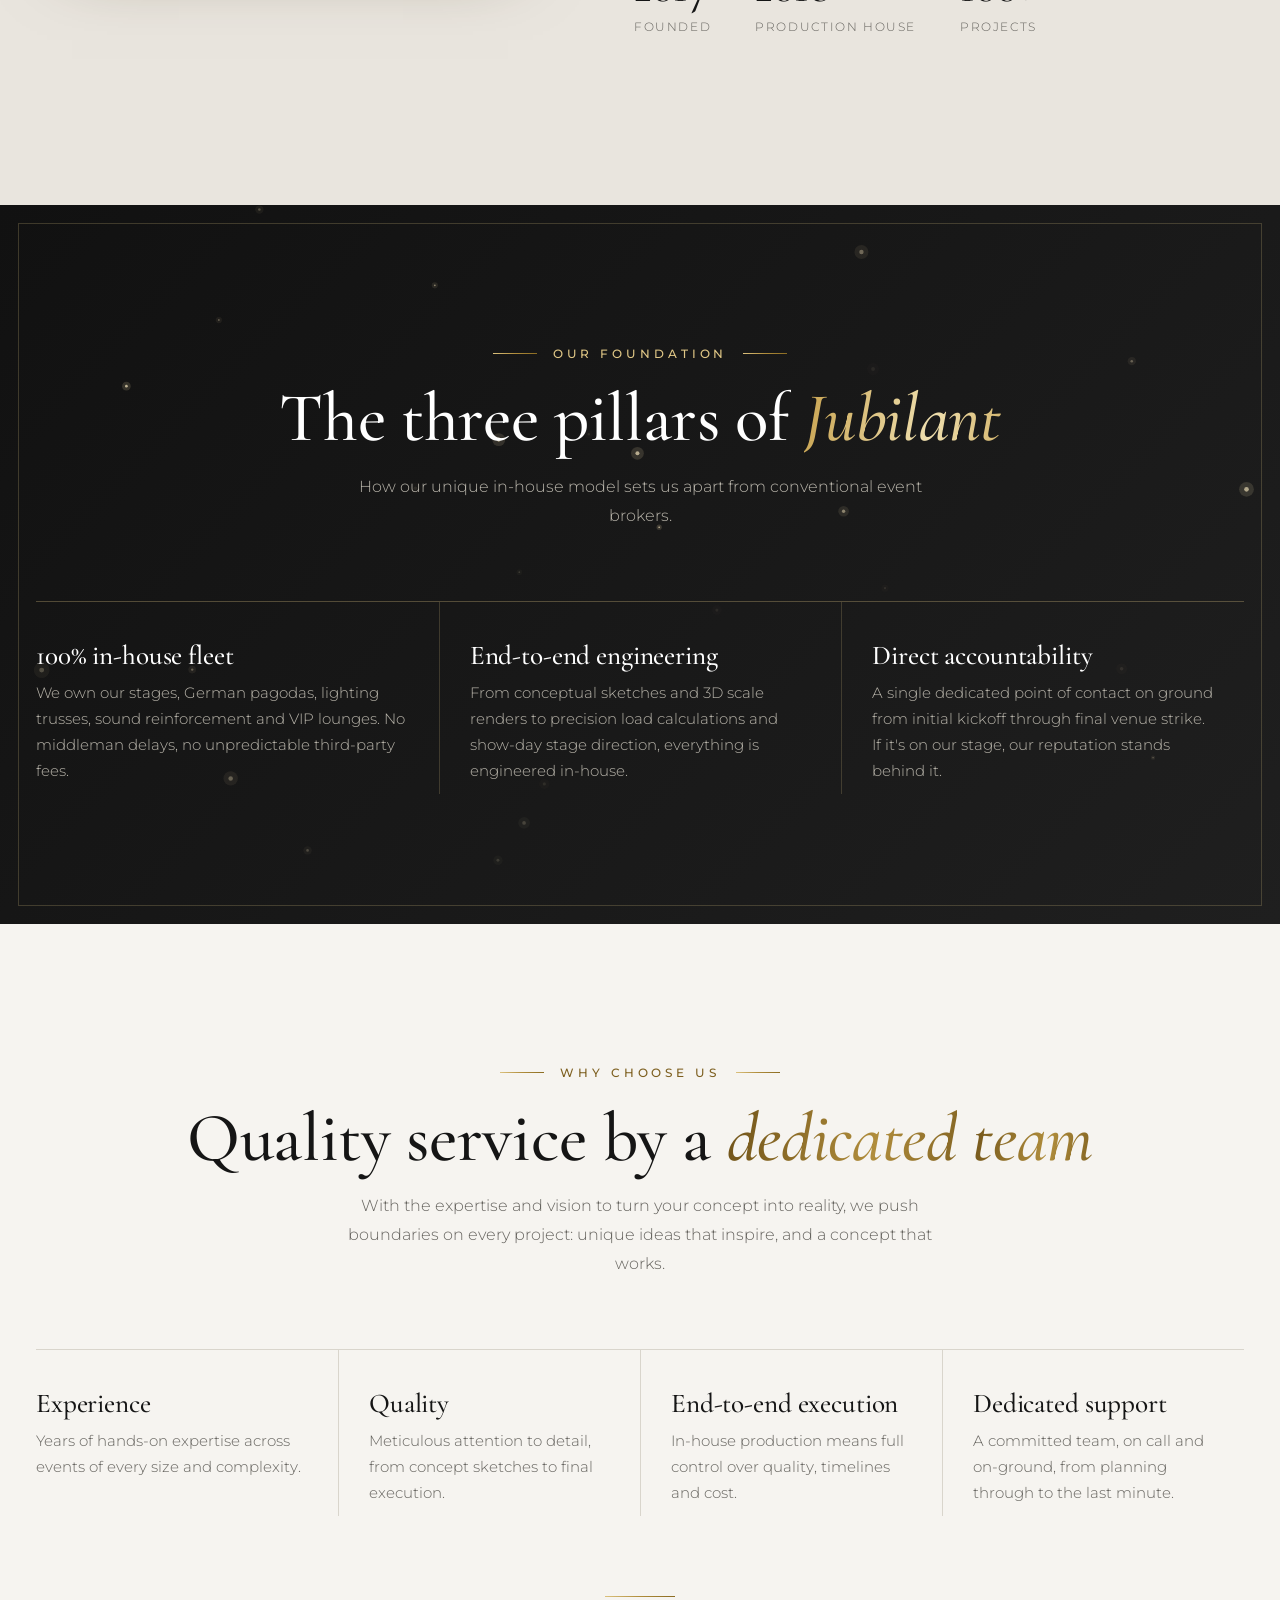
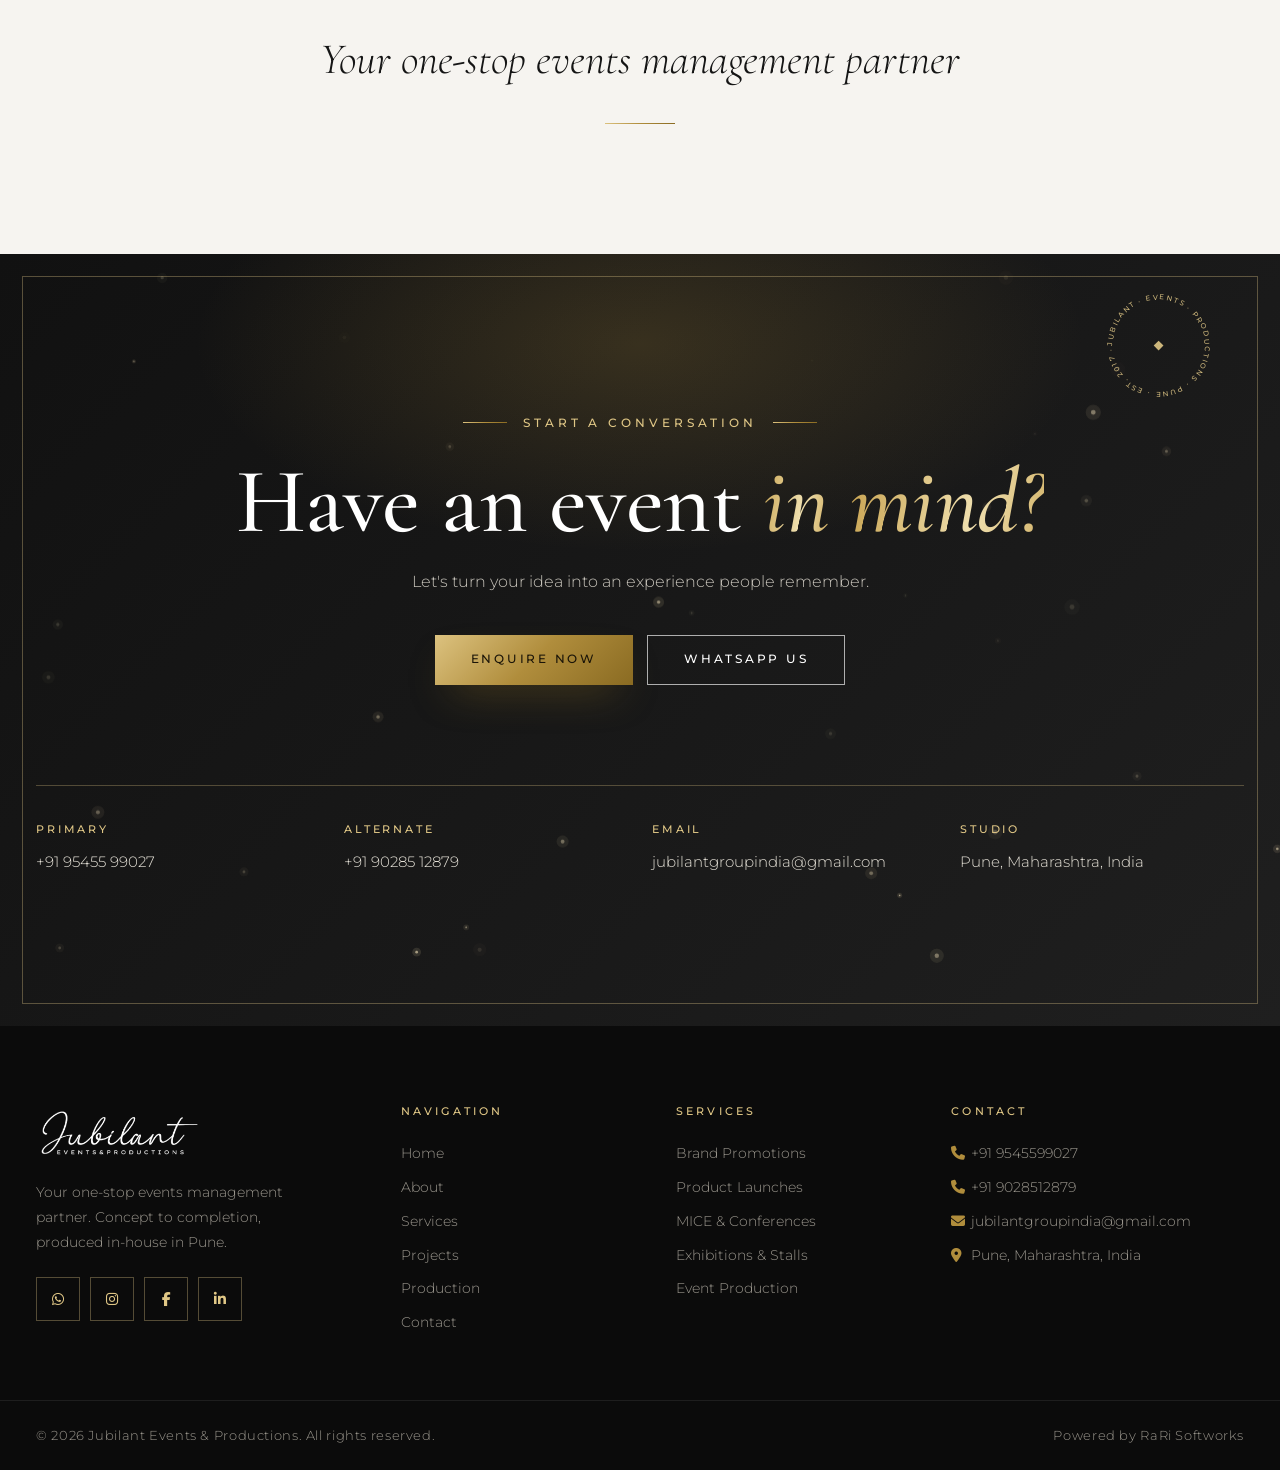
==== commit 1a840500: "updated ui" ====
--- a/about.html
+++ b/about.html
@@ -1,235 +1,148 @@
 <!DOCTYPE html>
-<html lang="en">
+<html lang="en" class="no-js">
 <head>
-  <meta charset="UTF-8">
-  <meta name="viewport" content="width=device-width, initial-scale=1.0">
-  <title>About Us | Jubilant Events &amp; Productions</title>
-  <meta name="description" content="From a management company founded in 2017 to a full in-house production house — the story behind Jubilant Events & Productions, Pune.">
-  <meta name="author" content="Jubilant Events & Productions">
-  <meta name="robots" content="index, follow">
-  <meta name="theme-color" content="#0d0906">
+<meta charset="UTF-8">
+<meta name="viewport" content="width=device-width, initial-scale=1.0">
+<title>About | Jubilant Events &amp; Productions</title>
+<meta name="description" content="The story behind Jubilant Events &amp; Productions: from a Pune management company in 2017 to an in-house event production house in 2018.">
+<meta name="author" content="Jubilant Events &amp; Productions">
+<meta name="robots" content="index, follow">
+<meta name="theme-color" content="#e9e5de">
 
-  <link rel="icon" href="data:image/svg+xml,%3Csvg xmlns='http://www.w3.org/2000/svg' viewBox='0 0 100 100'%3E%3Crect width='100' height='100' rx='22' fill='%23060606'/%3E%3Ctext x='50' y='74' font-size='66' font-family='Georgia,serif' font-style='italic' fill='%23c9974f' text-anchor='middle'%3EJ%3C/text%3E%3C/svg%3E">
-
-  <link rel="preconnect" href="https://fonts.googleapis.com">
-  <link rel="preconnect" href="https://fonts.gstatic.com" crossorigin>
-  <link href="https://fonts.googleapis.com/css2?family=Bricolage+Grotesque:opsz,wght@12..96,200..800&family=Mrs+Saint+Delafield&family=Poppins:wght@300;400;500;600;700;800&display=swap" rel="stylesheet">
-  <link rel="stylesheet" href="https://cdnjs.cloudflare.com/ajax/libs/font-awesome/6.5.1/css/all.min.css" integrity="sha512-DTOQO9RWCH3ppGqcWaEA1BIZOC6xxalwEsw9c2QQeAIftl+Vegovlnee1c9QX4TctnWMn13TZye+giMm8e2LwA==" crossorigin="anonymous" referrerpolicy="no-referrer">
-
-  <link rel="stylesheet" href="style.css">
-  <noscript><style>body{opacity:1 !important;}</style></noscript>
+<link rel="icon" href="data:image/svg+xml,%3Csvg xmlns='http://www.w3.org/2000/svg' viewBox='0 0 100 100'%3E%3Crect width='100' height='100' rx='22' fill='%23151515'/%3E%3Ctext x='50' y='74' font-size='66' font-family='Georgia,serif' font-style='italic' fill='%23b08d3c' text-anchor='middle'%3EJ%3C/text%3E%3C/svg%3E">
+<link rel="preconnect" href="https://fonts.googleapis.com"><link rel="preconnect" href="https://fonts.gstatic.com" crossorigin><link href="https://fonts.googleapis.com/css2?family=Cormorant+Garamond:ital,wght@0,400;0,500;0,600;1,400;1,500&family=Montserrat:wght@300;400;500;600&display=swap" rel="stylesheet"><link rel="stylesheet" href="https://cdnjs.cloudflare.com/ajax/libs/font-awesome/6.5.1/css/all.min.css" integrity="sha512-DTOQO9RWCH3ppGqcWaEA1BIZOC6xxalwEsw9c2QQeAIftl+Vegovlnee1c9QX4TctnWMn13TZye+giMm8e2LwA==" crossorigin="anonymous" referrerpolicy="no-referrer">
+<script>document.documentElement.classList.replace("no-js","js")</script>
+<link rel="stylesheet" href="style.css">
 </head>
-<body>
-
-  <div class="grain-overlay" aria-hidden="true"></div>
-
-  <a href="#main" class="skip-link">Skip to main content</a>
-
-  <div class="scroll-progress" id="scrollProgress" aria-hidden="true"></div>
-
-  <header class="navbar" id="navbar">
-    <div class="nav-container">
-      <a href="index.html" class="logo" aria-label="Jubilant Events & Productions — Home">
-        <span class="logo-badge">
-          <span class="logo-script">Jubilant</span>
-          <span class="logo-sub">Events<span class="logo-amp">&amp;</span>Productions</span>
-        </span>
-      </a>
-
-      <nav class="nav-links" id="navLinks" aria-label="Primary">
-        <a href="index.html" class="nav-link">Home</a>
-        <a href="about.html" class="nav-link">About</a>
-        <a href="services.html" class="nav-link">Services</a>
-        <a href="projects.html" class="nav-link">Projects</a>
-        <a href="production.html" class="nav-link">Production</a>
-        <a href="contact.html" class="nav-link">Contact</a>
-      </nav>
-
-      <a href="contact.html" class="btn btn-gold nav-cta magnetic">Let's Create</a>
-
-      <button class="hamburger" id="hamburger" aria-label="Toggle navigation menu" aria-expanded="false" aria-controls="navLinks">
-        <span></span><span></span><span></span>
-      </button>
-    </div>
-  </header>
-
-  <div class="mobile-overlay" id="mobileOverlay"></div>
-
-  <main id="main">
-
-    <section class="page-header">
-      <span class="glow-orb glow-gold-soft" style="top:-100px; left:10%;" aria-hidden="true"></span>
-      <span class="glow-orb glow-emerald-soft" style="bottom:-120px; right:10%;" aria-hidden="true"></span>
-      <div class="container">
-        <div class="section-head">
-          <p class="section-eyebrow center reveal-up">About Us</p>
-          <h1 class="section-heading center reveal-up delay-1">FROM AN IDEA TO AN EXPERIENCE.</h1>
-          <p class="section-sub center reveal-up delay-2">The story behind Jubilant Events &amp; Productions, and how we became Pune's in-house event production house.</p>
-        </div>
-      </div>
-    </section>
-
-    <section class="about section-photo-light">
-      <div class="container about-grid">
-        <div class="about-media reveal-left">
-          <img src="https://images.unsplash.com/photo-1519167758481-83f550bb49b3?w=1000&q=80&auto=format&fit=crop" alt="Elegantly decorated event venue prepared for a premium celebration" loading="lazy">
-          <div class="about-media-badge glass">
-            <span class="badge-num">2018</span>
-            <span class="badge-label">Production House Founded</span>
-          </div>
-        </div>
-
-        <div class="about-copy reveal-right">
-          <p class="section-eyebrow">Our Story</p>
-          <h2 class="section-heading">BUILT ON EXPERIENCE, RUN IN-HOUSE.</h2>
-          <p>It started with the same questions, again and again: "Will you be able to do a small stage for us?" "Can you organize a launch event?" "Do you have canopies, pagoda, chairs?" As a management company founded in 2017, Dream Cast Events kept fielding these requests — and kept relying on outside vendors to deliver. We wanted quality, but with vendors in the middle, that quality was never fully in our hands.</p>
-          <p>The headaches of depending on other vendors pushed us to a decision: build our own production house. We spent the next year adding inventory, and by 2018 we were ready — a dedicated management team backed by our own production capability. Jubilant Group was born.</p>
-          <p>We make it our priority to understand our clients' objectives, working with them from concept to completion to create a unique, memorable event. We're a team of experienced event planners who pride ourselves on delivering first-class service to every client, big and small.</p>
-
-          <div class="stats-grid reveal-up">
-            <div class="stat-card">
-              <span class="stat-num" data-target="2017" data-plain="true">0</span>
-              <span class="stat-label">Founded</span>
-            </div>
-            <div class="stat-card">
-              <span class="stat-num" data-target="2018" data-plain="true">0</span>
-              <span class="stat-label">Production House</span>
-            </div>
-            <div class="stat-card">
-              <span class="stat-num" data-target="100" data-suffix="+">0</span>
-              <span class="stat-label">Projects</span>
-            </div>
-            <div class="stat-card">
-              <span class="stat-num" data-target="1">0</span>
-              <span class="stat-label">Goal: Exceptional Experiences</span>
-            </div>
-          </div>
-        </div>
-      </div>
-    </section>
-
-    <!-- WHY CHOOSE US -->
-    <section class="why-choose">
-      <div class="sparkle-field" aria-hidden="true">
-        <span class="sparkle" style="top:15%; left:30%; animation-delay:0.3s;"></span>
-        <span class="sparkle sparkle-emerald" style="top:70%; left:60%; animation-delay:1.4s;"></span>
-        <span class="sparkle" style="top:40%; left:88%; animation-delay:2.1s;"></span>
-        <span class="sparkle sparkle-emerald" style="top:85%; left:10%; animation-delay:0.9s;"></span>
-      </div>
-      <div class="container">
-        <div class="section-head reveal-up">
-          <p class="section-eyebrow center">Why Choose Us</p>
-          <h2 class="section-heading center">QUALITY SERVICE BY A DEDICATED TEAM OF EXPERTS</h2>
-          <p class="section-sub center">With the expertise and vision to turn your concept into reality, we strive to go beyond and push boundaries on every project — unique ideas that inspire, and a concept that works.</p>
-        </div>
-
-        <div class="features-grid">
-          <div class="feature-card reveal-up">
-            <span class="feature-num">01</span>
-            <i class="fa-solid fa-award feature-icon"></i>
-            <h3>Experience</h3>
-            <p>Years of hands-on expertise across events of every size and complexity.</p>
-          </div>
-          <div class="feature-card reveal-up delay-1">
-            <span class="feature-num">02</span>
-            <i class="fa-solid fa-medal feature-icon"></i>
-            <h3>Quality</h3>
-            <p>Meticulous attention to detail, from concept sketches to final execution.</p>
-          </div>
-          <div class="feature-card reveal-up delay-2">
-            <span class="feature-num">03</span>
-            <i class="fa-solid fa-diagram-project feature-icon"></i>
-            <h3>End-to-End Execution</h3>
-            <p>In-house production means full control over quality, timelines and cost.</p>
-          </div>
-          <div class="feature-card reveal-up delay-3">
-            <span class="feature-num">04</span>
-            <i class="fa-solid fa-headset feature-icon"></i>
-            <h3>Dedicated Support</h3>
-            <p>A committed team, on call and on-ground, from planning through to the last minute.</p>
-          </div>
-        </div>
-
-        <div class="highlight-banner glass reveal-up">
-          <i class="fa-solid fa-star"></i>
-          <p>Your One Stop Events Management Partner</p>
-        </div>
-      </div>
-    </section>
-
-    <!-- CTA -->
-    <section class="cta-section">
-      <div class="cta-media">
-        <img src="https://images.unsplash.com/photo-1470229722913-7c0e2dbbafd3?w=1600&q=80&auto=format&fit=crop" alt="Crowd enjoying a live event under dramatic stage lighting" loading="lazy">
-      </div>
-      <div class="cta-content reveal-up">
-        <h2>HAVE AN EVENT IN MIND?</h2>
-        <p>Let's turn your idea into an experience people remember.</p>
-        <a href="contact.html" class="btn btn-gold btn-pulse magnetic">START A CONVERSATION <i class="fa-solid fa-arrow-right"></i></a>
-      </div>
-    </section>
-
-  </main>
-
-  <footer class="footer">
-    <span class="glow-orb glow-gold-soft" style="top:-100px; left:20%;" aria-hidden="true"></span>
-    <span class="glow-orb glow-emerald-soft" style="top:-80px; right:15%;" aria-hidden="true"></span>
-    <div class="container footer-grid">
-      <div class="footer-brand">
-        <a href="index.html" class="logo logo-lg">
-          <span class="logo-badge">
-            <span class="logo-script">Jubilant</span>
-            <span class="logo-sub">Events<span class="logo-amp">&amp;</span>Productions</span>
-          </span>
-        </a>
-        <p>Your one-stop events management partner.</p>
-        <div class="social-links">
-          <a href="https://wa.me/919545599027" aria-label="Chat on WhatsApp" target="_blank" rel="noopener noreferrer"><i class="fa-brands fa-whatsapp"></i></a>
-          <a href="#" aria-label="Visit our Instagram"><i class="fa-brands fa-instagram"></i></a>
-          <a href="#" aria-label="Visit our Facebook"><i class="fa-brands fa-facebook-f"></i></a>
-          <a href="#" aria-label="Visit our LinkedIn"><i class="fa-brands fa-linkedin-in"></i></a>
-        </div>
-      </div>
-
-      <nav class="footer-col" aria-label="Footer navigation">
-        <h4>Navigation</h4>
-        <a href="index.html">Home</a>
-        <a href="about.html">About</a>
-        <a href="services.html">Services</a>
-        <a href="projects.html">Projects</a>
-        <a href="production.html">Production</a>
-        <a href="contact.html">Contact</a>
-      </nav>
-
-      <nav class="footer-col" aria-label="Our services">
-        <h4>Services</h4>
-        <a href="services.html">Corporate Events</a>
-        <a href="services.html">Weddings</a>
-        <a href="services.html">Exhibitions</a>
-        <a href="services.html">Product Launches</a>
-        <a href="services.html">Live Events</a>
-      </nav>
-
-      <div class="footer-col">
-        <h4>Contact</h4>
-        <a href="tel:+919545599027"><i class="fa-solid fa-phone"></i> +91 9545599027</a>
-        <a href="mailto:jubilantgroupindia@gmail.com"><i class="fa-solid fa-envelope"></i> jubilantgroupindia@gmail.com</a>
-        <span><i class="fa-solid fa-location-dot"></i> Pune, Maharashtra, India</span>
+<body class="page-about nav-solid">
+<a href="#main" class="skip-link">Skip to main content</a>
+<div class="prog" aria-hidden="true"><i></i></div>
+<div class="curdot" aria-hidden="true"></div>
+<header class="nav scrolled" id="nav">
+  <nav class="l" aria-label="Primary"><a href="index.html">Home</a><a href="about.html" class="active">About</a><a href="services.html">Services</a></nav>
+  <a class="brand" href="index.html" aria-label="Jubilant Events &amp; Productions, home"><img src="images/logo-transparent.png" alt="Jubilant Events &amp; Productions" width="615" height="199"></a>
+  <nav class="r" aria-label="Secondary"><a href="projects.html">Projects</a><a href="production.html">Production</a><a href="contact.html" class="enq">Contact</a></nav>
+  <button class="burger" id="hamburger" aria-label="Open menu" aria-expanded="false" aria-controls="mobileDrawer"><span></span><span></span></button>
+</header>
+<div class="mobile-overlay" id="mobileOverlay" aria-hidden="true"></div>
+<aside class="mobile-drawer" id="mobileDrawer" aria-label="Mobile navigation">
+  <div class="mobile-drawer-header"><img src="images/logo-transparent.png" alt="Jubilant Events &amp; Productions" class="mobile-drawer-logo" width="615" height="199"><button class="mobile-drawer-close" id="mobileDrawerClose" aria-label="Close menu"><i class="fa-solid fa-xmark" aria-hidden="true"></i></button></div>
+  <div class="mobile-drawer-body">
+    <nav aria-label="Mobile">
+<a href="index.html" class="mobile-drawer-link"><span>Home</span><i class="fa-solid fa-chevron-right" aria-hidden="true"></i></a>
+<a href="about.html" class="mobile-drawer-link active"><span>About Us</span><i class="fa-solid fa-chevron-right" aria-hidden="true"></i></a>
+<a href="services.html" class="mobile-drawer-link"><span>Services</span><span class="mobile-drawer-count" aria-label="13 services">13</span></a>
+<a href="projects.html" class="mobile-drawer-link"><span>Projects</span><i class="fa-solid fa-chevron-right" aria-hidden="true"></i></a>
+<a href="production.html" class="mobile-drawer-link"><span>Production</span><i class="fa-solid fa-chevron-right" aria-hidden="true"></i></a>
+<a href="contact.html" class="mobile-drawer-link"><span>Contact</span><i class="fa-solid fa-chevron-right" aria-hidden="true"></i></a>
+    </nav>
+    <p class="mobile-drawer-label">Talk to our team</p>
+    <div class="drawer-contact-card"><div class="drawer-contact-info"><strong>Primary line</strong><span>+91 95455 99027</span></div><div class="drawer-contact-actions"><a href="tel:+919545599027" aria-label="Call +91 95455 99027"><i class="fa-solid fa-phone" aria-hidden="true"></i></a><a href="https://wa.me/919545599027" aria-label="WhatsApp +91 95455 99027" target="_blank" rel="noopener noreferrer"><i class="fa-brands fa-whatsapp" aria-hidden="true"></i></a></div></div>
+    <div class="drawer-contact-card"><div class="drawer-contact-info"><strong>Alternate line</strong><span>+91 90285 12879</span></div><div class="drawer-contact-actions"><a href="tel:+919028512879" aria-label="Call +91 90285 12879"><i class="fa-solid fa-phone" aria-hidden="true"></i></a></div></div>
+    <div class="drawer-contact-card"><div class="drawer-contact-info"><strong>Email</strong><span>jubilantgroupindia@gmail.com</span></div><div class="drawer-contact-actions"><a href="mailto:jubilantgroupindia@gmail.com" aria-label="Email jubilantgroupindia@gmail.com"><i class="fa-solid fa-envelope" aria-hidden="true"></i></a></div></div>
+  </div>
+  <div class="mobile-drawer-footer"><a href="https://wa.me/919545599027" class="mobile-drawer-cta" target="_blank" rel="noopener noreferrer"><i class="fa-brands fa-whatsapp" aria-hidden="true"></i><span>WhatsApp</span></a><a href="tel:+919545599027" class="mobile-drawer-call"><i class="fa-solid fa-phone" aria-hidden="true"></i><span>Call now</span></a></div>
+</aside>
+<main id="main">
+<section class="page-header ph-a">
+  <div class="wrap ph-a-grid">
+    <div>
+      <span class="eyebrow now" data-reveal>Our story</span>
+      <h1 class="ph-title" data-split>From an idea to an <em class="gold-text">experience</em></h1>
+      <p class="ph-text" data-reveal>The story behind Jubilant Events &amp; Productions, and how we became Pune's trusted in-house event production house.</p>
+      <div class="ph-facts" data-reveal>
+        <div><b>2017</b><span>Founded</span></div><div><b>2018</b><span>Own production house</span></div><div><b>100+</b><span>Events delivered</span></div>
       </div>
     </div>
+    <div class="mat" data-reveal><video autoplay muted loop playsinline preload="metadata" width="1280" height="720" poster="images/events/header-about-poster.jpg" aria-label="Fans and stars together in the Seasons Mall atrium at a Jubilant event"><source src="videos/header-about.mp4" type="video/mp4"></video></div>
+  </div>
+</section>
 
-    <div class="footer-bottom">
-      <p>&copy; <span id="currentYear"></span> Jubilant Events &amp; Productions. All rights reserved.</p>
-      <p class="footer-credit">Powered by RaRi Softworks</p>
+<section class="sec bg-white">
+  <div class="wrap split rev">
+    <div class="mat hover-lift" data-reveal><img src="images/events/decor-floral-lounge.jpg" alt="Floral lounge set-up with crystal-strand canopy produced in-house by Jubilant" width="1200" height="1440" loading="lazy" decoding="async"></div>
+    <div>
+      <span class="eyebrow" data-reveal>Our story</span>
+      <h2 data-split style="font-size:clamp(2.4rem,4.4vw,4.2rem);line-height:1.02;margin:22px 0 26px">Built on experience, <span class="gold-text">run in-house.</span></h2>
+      <p data-reveal>It started with the same questions, again and again: "Will you be able to do a small stage for us?" "Can you organize a launch event?" "Do you have canopies, pagoda, chairs?" As a management company founded in 2017, Dream Cast Events kept fielding these requests, and kept relying on outside vendors to deliver. We wanted quality, but with vendors in the middle, that quality was never fully in our hands.</p>
+      <p data-reveal>The headaches of depending on other vendors pushed us to a decision: build our own production house. We spent the next year adding inventory, and by 2018 we were ready: a dedicated management team backed by our own production capability. Jubilant Group was born.</p>
+      <p data-reveal>We make it our priority to understand our clients' objectives, working with them from concept to completion to create a unique, memorable event. We're a team of experienced event planners who pride ourselves on delivering first-class service to every client, big and small.</p>
+      <div class="sig" data-reveal>
+        <div><b data-count="2017">0</b><span>Founded</span></div><div><b data-count="2018">0</b><span>Production house</span></div><div><b data-count="100" data-suffix="+">0</b><span>Projects</span></div>
+      </div>
     </div>
-  </footer>
+  </div>
+</section>
 
-  <button class="back-to-top" id="backToTop" aria-label="Back to top">
-    <i class="fa-solid fa-arrow-up"></i>
-  </button>
+<section class="sec bg-char">
+  <canvas class="dust" data-dust="26" aria-hidden="true"></canvas>
+  <div class="wrap">
+    <div class="head">
+      <span class="eyebrow c" data-reveal style="color:#e0c786">Our foundation</span>
+      <h2 data-split>The three pillars of <span class="gold-text">Jubilant</span></h2>
+      <p data-reveal>How our unique in-house model sets us apart from conventional event brokers.</p>
+    </div>
+    <div class="cols" style="--n:3">
+      <div class="col" data-reveal><h3>100% in-house fleet</h3><p>We own our stages, German pagodas, lighting trusses, sound reinforcement and VIP lounges. No middleman delays, no unpredictable third-party fees.</p></div>
+      <div class="col" data-reveal data-delay="120"><h3>End-to-end engineering</h3><p>From conceptual sketches and 3D scale renders to precision load calculations and show-day stage direction, everything is engineered in-house.</p></div>
+      <div class="col" data-reveal data-delay="240"><h3>Direct accountability</h3><p>A single dedicated point of contact on ground from initial kickoff through final venue strike. If it's on our stage, our reputation stands behind it.</p></div>
+    </div>
+  </div>
+</section>
 
-  <script src="https://cdnjs.cloudflare.com/ajax/libs/gsap/3.12.5/gsap.min.js"></script>
-  <script src="https://cdnjs.cloudflare.com/ajax/libs/gsap/3.12.5/ScrollTrigger.min.js"></script>
-  <script src="script.js"></script>
+<section class="sec bg-pearl">
+  <div class="wrap">
+    <div class="head">
+      <span class="eyebrow c" data-reveal>Why choose us</span>
+      <h2 data-split>Quality service by a <span class="gold-text">dedicated team</span></h2>
+      <p data-reveal>With the expertise and vision to turn your concept into reality, we push boundaries on every project: unique ideas that inspire, and a concept that works.</p>
+    </div>
+    <div class="cols">
+      <div class="col" data-reveal><h3>Experience</h3><p>Years of hands-on expertise across events of every size and complexity.</p></div>
+      <div class="col" data-reveal data-delay="100"><h3>Quality</h3><p>Meticulous attention to detail, from concept sketches to final execution.</p></div>
+      <div class="col" data-reveal data-delay="200"><h3>End-to-end execution</h3><p>In-house production means full control over quality, timelines and cost.</p></div>
+      <div class="col" data-reveal data-delay="300"><h3>Dedicated support</h3><p>A committed team, on call and on-ground, from planning through to the last minute.</p></div>
+    </div>
+    <p class="tagline" data-reveal>Your one-stop events management partner</p>
+  </div>
+</section>
+
+<section class="cta bg-char-flat">
+  <canvas class="dust" data-dust="36" aria-hidden="true"></canvas>
+  <svg class="badge" viewBox="0 0 200 200" aria-hidden="true"><defs><path id="cp" d="M100,100 m-80,0 a80,80 0 1,1 160,0 a80,80 0 1,1 -160,0"/></defs><text><textPath href="#cp" textLength="498">JUBILANT · EVENTS · PRODUCTIONS · PUNE · EST. 2017 ·</textPath></text><rect x="94" y="94" width="12" height="12" transform="rotate(45 100 100)"/></svg>
+  <div class="wrap">
+    <span class="eyebrow c" data-reveal style="color:#e0c786">Start a conversation</span>
+    <h2 data-split>Have an event <span class="gold-text">in mind?</span></h2>
+    <p data-reveal>Let's turn your idea into an experience people remember.</p>
+    <div class="btns" data-reveal><a class="btn btn-gold" href="contact.html">Enquire now</a><a class="btn btn-line" href="https://wa.me/919545599027" target="_blank" rel="noopener noreferrer">WhatsApp us</a></div>
+    <div class="lines">
+      <div><b>Primary</b><a href="tel:+919545599027">+91 95455 99027</a></div>
+      <div><b>Alternate</b><a href="tel:+919028512879">+91 90285 12879</a></div>
+      <div><b>Email</b><a href="mailto:jubilantgroupindia@gmail.com">jubilantgroupindia@gmail.com</a></div>
+      <div><b>Studio</b><span>Pune, Maharashtra, India</span></div>
+    </div>
+  </div>
+</section>
+</main>
+<footer class="footer">
+  <div class="wrap footer-grid">
+    <div class="footer-brand">
+      <a href="index.html" aria-label="Jubilant Events &amp; Productions"><img src="images/logo-transparent.png" alt="Jubilant Events &amp; Productions" width="615" height="199"></a>
+      <p>Your one-stop events management partner. Concept to completion, produced in-house in Pune.</p>
+      <div class="social-links">
+        <a href="https://wa.me/919545599027" aria-label="Chat on WhatsApp" target="_blank" rel="noopener noreferrer"><i class="fa-brands fa-whatsapp"></i></a>
+        <a href="#" aria-label="Visit our Instagram"><i class="fa-brands fa-instagram"></i></a>
+        <a href="#" aria-label="Visit our Facebook"><i class="fa-brands fa-facebook-f"></i></a>
+        <a href="#" aria-label="Visit our LinkedIn"><i class="fa-brands fa-linkedin-in"></i></a>
+      </div>
+    </div>
+    <nav class="footer-col" aria-label="Footer navigation"><h4>Navigation</h4><a href="index.html">Home</a><a href="about.html">About</a><a href="services.html">Services</a><a href="projects.html">Projects</a><a href="production.html">Production</a><a href="contact.html">Contact</a></nav>
+    <nav class="footer-col" aria-label="Our services"><h4>Services</h4><a href="services.html">Brand Promotions</a><a href="services.html">Product Launches</a><a href="services.html">MICE &amp; Conferences</a><a href="services.html">Exhibitions &amp; Stalls</a><a href="services.html">Event Production</a></nav>
+    <div class="footer-col"><h4>Contact</h4><a href="tel:+919545599027"><i class="fa-solid fa-phone"></i>+91 9545599027</a><a href="tel:+919028512879"><i class="fa-solid fa-phone"></i>+91 9028512879</a><a href="mailto:jubilantgroupindia@gmail.com"><i class="fa-solid fa-envelope"></i>jubilantgroupindia@gmail.com</a><span><i class="fa-solid fa-location-dot"></i>Pune, Maharashtra, India</span></div>
+  </div>
+  <div class="footer-bottom"><div class="wrap"><p>&copy; <span id="currentYear">2026</span> Jubilant Events &amp; Productions. All rights reserved.</p><p>Powered by RaRi Softworks</p></div></div>
+</footer>
+<button class="back-to-top" id="backToTop" aria-label="Back to top"><i class="fa-solid fa-arrow-up"></i></button>
+<script src="script.js"></script>
 </body>
 </html>
--- a/style.css
+++ b/style.css
@@ -1,2215 +1,471 @@
 /* ==========================================================================
-   JUBILANT EVENTS & PRODUCTIONS — STYLESHEET
+   Jubilant Events & Productions — "Aurelia" design
+   Pearl white · champagne gold · charcoal. Photos and video are always shown
+   whole: images keep their own proportions, video boxes are exactly 16:9.
    ========================================================================== */
-
-/* ---------- Reset ---------- */
-*,
-*::before,
-*::after {
-  margin: 0;
-  padding: 0;
-  box-sizing: border-box;
+:root {
+  --pearl:#f6f4f0; --stone:#e9e5de; --white:#ffffff; --char:#151515; --ink:#101010; --mute:#66645f; --line:#d9d5cc;
+  --g1:#e0c786; --g2:#b08d3c; --g3:#7d5f1f;
+  --gold:linear-gradient(135deg,#dcc27f 0%,#b08d3c 50%,#8a6b22 100%);
+  --ease:cubic-bezier(.16,1,.3,1); --wipe:cubic-bezier(.77,0,.18,1);
+  --serif:'Cormorant Garamond',Georgia,'Times New Roman',serif;
+  --sans:'Montserrat','Helvetica Neue',Arial,sans-serif;
 }
-
-html {
-  scroll-behavior: smooth;
-  scroll-padding-top: 90px;
+*, *::before, *::after { box-sizing:border-box; margin:0; padding:0; }
+html { scroll-behavior:smooth; scroll-padding-top:84px; }
+html, body { overflow-x:clip; }
+html.loading { overflow:hidden; }
+body { font-family:var(--sans); font-weight:300; font-size:16px; line-height:1.7; background:var(--pearl); color:var(--char); -webkit-font-smoothing:antialiased; }
+img, video, canvas, svg { display:block; max-width:100%; }
+img { height:auto; }
+a { color:inherit; text-decoration:none; }
+ul { list-style:none; }
+button { font:inherit; color:inherit; }
+:focus-visible { outline:2px solid var(--g3); outline-offset:3px; }
+.skip-link { position:fixed; left:12px; top:-60px; z-index:500; background:var(--char); color:#fff; padding:10px 16px; transition:top .2s; }
+.skip-link:focus { top:12px; }
+.wrap { width:min(1260px, 100% - 72px); margin-inline:auto; }
+h1, h2, h3, h4 { font-family:var(--serif); font-weight:500; line-height:1.05; letter-spacing:-.005em; }
+em { font-style:italic; }
+
+.eyebrow { font-size:11.5px; letter-spacing:.34em; text-transform:uppercase; font-weight:500; color:var(--g3); display:inline-flex; align-items:center; gap:16px; line-height:1.4; }
+.eyebrow::before, .eyebrow.c::after { content:''; width:44px; height:1px; background:var(--gold); flex:none; }
+.gold-text { background:linear-gradient(100deg,#6f5218 0%,#b08d3c 30%,#6f5218 55%,#b08d3c 80%,#6f5218 100%); background-size:220% 100%; -webkit-background-clip:text; background-clip:text; -webkit-text-fill-color:transparent; color:transparent; animation:shimmer 7s linear infinite; font-style:italic; }
+@keyframes shimmer { to { background-position:-220% 0; } }
+
+.btn { position:relative; display:inline-flex; align-items:center; justify-content:center; gap:12px; padding:17px 36px; font-family:var(--sans); font-size:11.5px; letter-spacing:.24em; text-transform:uppercase; font-weight:500; border:0; cursor:pointer; overflow:hidden; line-height:1.2; transition:transform .35s, box-shadow .35s, translate .5s var(--ease), background .35s, color .35s, border-color .35s; }
+.btn:hover { transform:translateY(-3px); }
+.btn-gold { background:var(--gold); color:#1a1408; box-shadow:0 18px 40px -18px rgba(138,107,34,.8); }
+.btn-gold::after { content:''; position:absolute; top:0; left:-60%; width:40%; height:100%; background:linear-gradient(100deg,transparent,rgba(255,255,255,.55),transparent); transform:skewX(-20deg); transition:left .8s; }
+.btn-gold:hover::after { left:130%; }
+.btn-line { border:1px solid rgba(255,255,255,.65); color:#fff; }
+.btn-line:hover { background:rgba(255,255,255,.14); }
+.btn-out { border:1px solid var(--g2); color:var(--char); background:transparent; }
+.btn-out:hover { background:var(--gold); border-color:transparent; }
+.textlink { display:inline-flex; align-items:center; gap:10px; font-size:11.5px; letter-spacing:.22em; text-transform:uppercase; font-weight:500; color:var(--g3); }
+.textlink i { transition:transform .4s var(--ease); }
+.textlink:hover i { transform:translateX(6px); }
+
+/* ---------- sections ---------- */
+section, .band { position:relative; }
+.sec { padding:130px 0; }
+.bg-pearl { background:var(--pearl); }
+.bg-white { background:var(--stone); }
+.bg-char { background:linear-gradient(135deg,#111111,#1f1f1f); color:#fff; overflow:hidden; }
+.bg-char::before { content:''; position:absolute; inset:18px; border:1px solid rgba(224,199,134,.22); pointer-events:none; z-index:2; }
+.head { text-align:center; margin-bottom:70px; }
+.head h2 { font-size:clamp(2.6rem,5.4vw,5rem); margin:20px 0 18px; }
+.head p { color:var(--mute); max-width:600px; margin:0 auto; line-height:1.8; }
+.bg-char .head p { color:#b9b5ab; }
+.bg-char .head h2 { color:#fff; }
+.left-head h2 { font-size:clamp(2.4rem,4.6vw,4.4rem); line-height:1.02; margin:22px 0 22px; }
+
+/* ---------- reveal motion ---------- */
+[data-reveal] { transition:opacity 1.1s var(--ease) var(--d,0ms), translate 1.1s var(--ease) var(--d,0ms); }
+.js [data-reveal]:not(.in) { opacity:0; translate:0 44px; }
+.w { display:inline-block; overflow:hidden; vertical-align:top; padding:.06em .04em .16em; margin:-.06em -.04em -.16em; }
+.w > span { display:inline-block; transform:translateY(112%) rotate(4deg); transform-origin:left bottom; transition:transform 1.2s var(--ease) calc(var(--i,0) * 75ms + var(--base,0ms)); }
+.in .w > span, .ready .hero h1 .w > span { transform:none; }
+.eyebrow::before, .eyebrow.c::after { transform:scaleX(0); transition:transform 1.3s var(--wipe) .35s; }
+.eyebrow::before { transform-origin:right; } .eyebrow.c::after { transform-origin:left; }
+.eyebrow.in::before, .eyebrow.in::after, .ready .eyebrow.now::before, .ready .eyebrow.now::after { transform:none; }
+.no-js .eyebrow::before, .no-js .eyebrow.c::after { transform:none; }
+/* photos wipe open from the bottom; they are never scaled or cropped */
+.mat img, .mat video { clip-path:inset(0); transition:clip-path 1.6s var(--wipe) var(--d,0ms); }
+.js [data-reveal]:not(.in) .mat img, .js [data-reveal]:not(.in) .mat video, .js .mat[data-reveal]:not(.in) img, .js .mat[data-reveal]:not(.in) video { clip-path:inset(100% 0 0 0); }
+
+/* ---------- loader / progress / cursor / dust ---------- */
+.loader { position:fixed; inset:0; z-index:300; background:#111111; display:grid; place-items:center; transition:transform 1.15s var(--wipe); }
+.loader::after { content:''; position:absolute; inset:0 0 auto 0; height:3px; background:var(--gold); }
+.loader.done { transform:translateY(-100%); }
+.lg { display:flex; flex-direction:column; align-items:center; gap:22px; color:#e0c786; padding:0 20px; text-align:center; }
+.lg img { height:84px; width:auto; opacity:0; animation:lgin 1.1s .15s forwards; }
+.lg i { width:0; height:1px; background:var(--gold); animation:lgline 1.3s .35s var(--wipe) forwards; }
+.lg small { font-size:10.5px; letter-spacing:.38em; text-transform:uppercase; opacity:0; animation:lgin 1s .9s forwards; }
+@keyframes lgin { from { opacity:0; transform:translateY(14px); } to { opacity:1; transform:none; } }
+@keyframes lgline { to { width:190px; } }
+.prog { position:fixed; inset:0 0 auto 0; height:3px; z-index:120; pointer-events:none; }
+.prog i { display:block; height:100%; background:var(--gold); transform-origin:left; transform:scaleX(var(--sp,0)); box-shadow:0 0 12px rgba(176,141,60,.7); }
+.curdot { position:fixed; left:0; top:0; z-index:250; pointer-events:none; opacity:0; border-radius:50%; }
+.curdot { width:24px; height:28px; margin:0; border-radius:0; filter:drop-shadow(0 2px 3px rgba(0,0,0,.45)); background:url("data:image/svg+xml,%3Csvg xmlns='http://www.w3.org/2000/svg' width='24' height='28' viewBox='0 0 24 28'%3E%3Cpath d='M2 2 L2 21 L7 16.4 L10.6 24.6 L14 23.1 L10.4 15 L17.2 14.6 Z' fill='%23d4af5f' stroke='%23111' stroke-width='1.6' stroke-linejoin='round'/%3E%3C/svg%3E") no-repeat; }
+html.has-cur, html.has-cur a, html.has-cur button, html.has-cur [data-modal-trigger], html.has-cur label, html.has-cur select { cursor:none; }
+html.has-cur .curdot { opacity:1; }
+.dust { position:absolute; inset:0; width:100%; height:100%; pointer-events:none; z-index:0; }
+.bg-char > .wrap, .band > .wrap { position:relative; z-index:1; }
+
+/* ---------- nav ---------- */
+.nav { position:fixed; inset:0 0 auto 0; z-index:100; display:grid; grid-template-columns:1fr auto 1fr; align-items:center; padding:46px clamp(46px,5.2vw,96px) 14px; color:#fff; transition:background .5s, padding .5s, color .5s, box-shadow .5s, translate 1s var(--ease) .4s; }
+.js:not(.ready) .nav { translate:0 -100%; }
+.nav.scrolled { background:rgba(233,229,222,.97); backdrop-filter:blur(16px); -webkit-backdrop-filter:blur(16px); padding-block:12px; color:var(--char); box-shadow:0 1px 0 var(--line), 0 18px 40px -30px rgba(0,0,0,.35); }
+.nav .l, .nav .r { display:flex; gap:34px; font-size:11.5px; letter-spacing:.24em; text-transform:uppercase; font-weight:500; align-items:center; }
+.nav .r { justify-content:flex-end; }
+.nav .l a, .nav .r a:not(.enq) { position:relative; padding-block:6px; }
+.nav .l a::after, .nav .r a:not(.enq)::after { content:''; position:absolute; left:0; right:0; bottom:0; height:1px; background:var(--g2); transform:scaleX(0); transform-origin:right; transition:transform .5s var(--ease); }
+.nav .l a:hover::after, .nav .r a:not(.enq):hover::after, .nav a.active::after { transform:scaleX(1); transform-origin:left; }
+.nav a:hover { color:var(--g2); }
+.nav .brand img { height:50px; width:auto; transition:filter .5s, height .5s; }
+.nav.scrolled .brand img { filter:brightness(0); height:42px; }
+.nav .enq { padding:12px 24px; border:1px solid currentColor; transition:background .4s, color .4s, border-color .4s; }
+.nav .enq:hover, .nav .enq.active { background:var(--g2); border-color:var(--g2); color:#1a1408; }
+.burger { display:none; justify-self:end; width:44px; height:44px; background:none; border:0; cursor:pointer; position:relative; }
+.burger span { position:absolute; left:10px; right:10px; height:1.5px; background:currentColor; transition:transform .4s var(--ease), top .4s var(--ease); }
+.burger span:nth-child(1) { top:17px; } .burger span:nth-child(2) { top:26px; }
+.burger.active span:nth-child(1) { top:21px; transform:rotate(45deg); } .burger.active span:nth-child(2) { top:21px; transform:rotate(-45deg); }
+
+.mobile-overlay { position:fixed; inset:0; background:rgba(14,14,14,.55); z-index:190; opacity:0; visibility:hidden; transition:opacity .4s, visibility .4s; }
+.mobile-overlay.active { opacity:1; visibility:visible; }
+.mobile-drawer { position:fixed; top:0; right:0; bottom:0; width:min(400px, 90vw); background:var(--pearl); z-index:200; transform:translateX(104%); visibility:hidden; transition:transform .6s var(--wipe), visibility 0s .6s; display:flex; flex-direction:column; }
+.mobile-drawer.active { transform:none; visibility:visible; transition:transform .6s var(--wipe), visibility 0s; box-shadow:-30px 0 60px -30px rgba(0,0,0,.4); }
+.mobile-drawer-header { display:flex; align-items:center; justify-content:space-between; padding:20px 24px; border-bottom:1px solid var(--line); }
+.mobile-drawer-logo { height:38px; width:auto; filter:brightness(0); }
+.mobile-drawer-close { width:42px; height:42px; background:none; border:1px solid var(--line); cursor:pointer; font-size:16px; }
+.mobile-drawer-body { flex:1; overflow-y:auto; padding:10px 24px 20px; }
+.mobile-drawer-link { display:flex; align-items:center; justify-content:space-between; padding:15px 0; border-bottom:1px solid var(--line); font-family:var(--serif); font-size:1.7rem; font-weight:500; }
+.mobile-drawer-link i { font-size:12px; color:var(--g3); }
+.mobile-drawer-link.active { color:var(--g3); }
+.mobile-drawer-count { font-family:var(--sans); font-size:12px; color:var(--g3); letter-spacing:.1em; }
+.mobile-drawer-label { margin:26px 0 12px; font-size:11px; letter-spacing:.3em; text-transform:uppercase; color:var(--g3); font-weight:500; }
+.drawer-contact-card { display:flex; align-items:center; justify-content:space-between; gap:12px; padding:12px 0; border-bottom:1px solid var(--line); }
+.drawer-contact-info strong { display:block; font-size:10.5px; letter-spacing:.2em; text-transform:uppercase; color:var(--mute); font-weight:500; }
+.drawer-contact-info span { font-size:14.5px; word-break:break-word; }
+.drawer-contact-actions { display:flex; gap:8px; flex:none; }
+.drawer-contact-actions a { width:38px; height:38px; display:grid; place-items:center; border:1px solid var(--g2); color:var(--g3); font-size:14px; transition:background .3s; }
+.drawer-contact-actions a:hover { background:var(--gold); color:#1a1408; }
+.mobile-drawer-footer { display:grid; grid-template-columns:1fr 1fr; gap:10px; padding:16px 24px 22px; border-top:1px solid var(--line); }
+.mobile-drawer-cta, .mobile-drawer-call { display:flex; align-items:center; justify-content:center; gap:10px; padding:15px 10px; font-size:11px; letter-spacing:.18em; text-transform:uppercase; font-weight:500; }
+.mobile-drawer-cta { background:var(--gold); color:#1a1408; }
+.mobile-drawer-call { background:var(--char); color:#fff; }
+
+/* ---------- hero ---------- */
+.hero { height:100svh; min-height:640px; overflow:hidden; background:#000; color:#fff; }
+.slide { position:absolute; inset:0; z-index:0; clip-path:inset(100% 0 0 0); translate:0 calc(var(--hp,0)*12vh); }
+.slide.prev { clip-path:inset(0); z-index:1; }
+.slide.on { clip-path:inset(0); z-index:2; transition:clip-path 1.7s var(--wipe); }
+.slide img { width:100%; height:100%; object-fit:cover; scale:1.18; translate:calc(var(--mx,0)*-16px) calc(var(--my,0)*-10px); transition:scale 9s ease-out, translate .9s ease-out; }
+.slide.on img, .slide.prev img { scale:1.04; }
+.hero::before { content:''; position:absolute; inset:0; z-index:3; background:linear-gradient(180deg,rgba(10,8,5,.5) 0%,rgba(10,8,5,.4) 30%,rgba(10,8,5,.46) 62%,rgba(10,8,5,.78) 100%); }
+.frame { position:absolute; inset:clamp(14px,2.2vw,30px); z-index:5; border:1px solid rgba(224,199,134,.55); pointer-events:none; }
+.js .frame { clip-path:inset(50% 50% 50% 50%); transition:clip-path 1.6s var(--wipe) .1s; }
+.ready .frame { clip-path:inset(0); }
+.frame i { position:absolute; width:22px; height:22px; border:1px solid #e0c786; }
+.frame i:nth-child(1) { left:-1px; top:-1px; border-right:0; border-bottom:0; } .frame i:nth-child(2) { right:-1px; top:-1px; border-left:0; border-bottom:0; }
+.frame i:nth-child(3) { left:-1px; bottom:-1px; border-right:0; border-top:0; } .frame i:nth-child(4) { right:-1px; bottom:-1px; border-left:0; border-top:0; }
+.hero .dust { z-index:4; }
+.hero-in { position:absolute; inset:0; padding-top:56px !important; z-index:6; display:flex; flex-direction:column; align-items:center; justify-content:center; text-align:center; padding:0 24px; gap:26px; translate:calc(var(--mx,0)*10px) calc(var(--hp,0)*-90px); opacity:calc(1 - var(--hp,0)*1.3); }
+.hero h1 { --base:350ms; font-size:clamp(3rem,6.2vw,6.2rem); line-height:1; max-width:17ch; text-shadow:0 4px 40px rgba(0,0,0,.4); }
+.hero h1 em { font-style:italic; color:#e6cf94; }
+.hero p { max-width:560px; font-size:17px; line-height:1.75; color:rgba(255,255,255,.94); text-shadow:0 2px 20px rgba(0,0,0,.5); }
+.hero .ctas { display:flex; gap:14px; flex-wrap:wrap; justify-content:center; margin-top:6px; }
+.js .hero-in > *:not(h1) { opacity:0; translate:0 34px; transition:opacity 1.1s var(--ease), translate 1.1s var(--ease); }
+.ready .hero-in > *:not(h1) { opacity:1; translate:none; }
+.ready .hero-in > :nth-child(1) { transition-delay:.2s; } .ready .hero-in > :nth-child(3) { transition-delay:.95s; } .ready .hero-in > :nth-child(4) { transition-delay:1.15s; }
+.bars { position:absolute; left:50%; bottom:clamp(30px,4vw,56px); translate:-50% 0; z-index:6; display:flex; gap:10px; }
+.bars button { position:relative; width:clamp(30px,5vw,56px); height:24px; background:none; border:0; cursor:pointer; }
+.bars button::before, .bars button::after { content:''; position:absolute; left:0; top:11px; height:2px; }
+.bars button::before { width:100%; background:rgba(255,255,255,.35); }
+.bars button::after { width:0; background:var(--g1); }
+.bars button.act::after { animation:fillbar 6s linear forwards; }
+.bars button.past::after { width:100%; }
+@keyframes fillbar { to { width:100%; } }
+
+/* ---------- marquee ---------- */
+.mq { background:var(--white); border-block:1px solid var(--line); overflow:hidden; padding:22px 0; }
+.mq div { display:flex; gap:46px; width:max-content; font-family:var(--serif); font-style:italic; font-size:1.9rem; white-space:nowrap; will-change:transform; }
+.mq i { background:var(--gold); width:8px; height:8px; transform:rotate(45deg); align-self:center; flex:none; }
+
+/* ---------- photo frames (no cropping, ever) ---------- */
+.mat { position:relative; padding:10px; background:var(--gold); box-shadow:0 40px 70px -36px rgba(60,45,15,.55); transition:box-shadow .5s, translate .6s var(--ease); }
+.mat img, .mat video { width:100%; height:auto; background:#111; box-shadow:0 0 0 1px rgba(255,255,255,.5); }
+.mat video { aspect-ratio:16/9; }
+.hover-lift:hover .mat { translate:0 -8px; box-shadow:0 56px 84px -36px rgba(60,45,15,.7), 0 0 0 4px rgba(224,199,134,.28); }
+.masonry { columns:3; column-gap:34px; }
+.masonry > * { break-inside:avoid; margin-bottom:46px; }
+.masonry.photos > * { margin-bottom:30px; }
+.masonry.photos { column-gap:30px; }
+.card-b { padding-top:22px; }
+.card-b .no { display:block; font-family:var(--serif); font-style:italic; font-size:1.25rem; color:var(--g3); margin-bottom:2px; }
+.card-b h3 { font-size:1.9rem; transition:color .35s; }
+.card-b p { margin-top:8px; color:var(--mute); font-size:14.5px; line-height:1.75; }
+.hover-lift:hover .card-b h3 { color:var(--g3); }
+.cat { display:block; font-size:10.5px; letter-spacing:.26em; text-transform:uppercase; color:var(--g3); font-weight:500; margin-bottom:6px; }
+.sub { color:var(--mute); font-size:14px; margin-top:4px; }
+.pcard { cursor:pointer; }
+.pcard .textlink { margin-top:14px; }
+.pcard:hover .textlink i { transform:translateX(6px); }
+.dots { display:flex; flex-wrap:wrap; gap:6px 0; margin-top:14px; font-size:11.5px; letter-spacing:.14em; text-transform:uppercase; color:var(--mute); }
+.dots span + span::before { content:''; display:inline-block; width:5px; height:5px; background:var(--g2); transform:rotate(45deg); margin:0 12px 1px; }
+
+/* ---------- editorial splits ---------- */
+.split { display:grid; grid-template-columns:6fr 5fr; gap:clamp(40px,7vw,110px); align-items:center; }
+.split.rev { grid-template-columns:5fr 6fr; }
+.split p { color:var(--mute); line-height:1.9; margin-bottom:18px; max-width:560px; }
+.split p strong { color:var(--char); font-weight:500; }
+.sig { display:flex; gap:44px; flex-wrap:wrap; margin:34px 0 38px; padding-top:28px; border-top:1px solid var(--line); }
+.sig b { display:block; font-family:var(--serif); font-weight:500; font-size:2.8rem; line-height:1; }
+.sig span { display:block; margin-top:8px; font-size:11.5px; letter-spacing:.14em; text-transform:uppercase; color:var(--mute); }
+.quote { font-family:var(--serif); font-style:italic; font-size:1.55rem; line-height:1.4; color:var(--char); border-left:2px solid var(--g2); padding-left:22px; margin:26px 0 34px; max-width:520px; }
+.feat-split { display:grid; grid-template-columns:7fr 5fr; gap:clamp(36px,6vw,90px); align-items:center; }
+.feat-split p { color:var(--mute); line-height:1.9; margin-bottom:26px; }
+.feat-split h2 { font-size:clamp(2.4rem,4.2vw,4rem); margin:22px 0; }
+
+.arches { display:grid; grid-template-columns:repeat(4,1fr); gap:30px; align-items:start; }
+.arches.three { grid-template-columns:repeat(3,1fr); }
+.theme-grid { display:grid; grid-template-columns:repeat(4,1fr); gap:30px; align-items:start; }
+.theme-grid .card-b { text-align:center; }
+.theme-grid .cat { margin-top:4px; }
+.theme-grid h3 { font-style:italic; }
+
+/* ---------- stats band ---------- */
+.band { background:linear-gradient(135deg,#111111,#1f1f1f); color:#fff; padding:90px 0; overflow:hidden; }
+.band::before { content:''; position:absolute; inset:18px; border:1px solid rgba(224,199,134,.25); pointer-events:none; z-index:2; }
+.band .wrap { display:grid; grid-template-columns:repeat(4,1fr); text-align:center; }
+.band .s { padding:6px 20px; border-right:1px solid rgba(224,199,134,.2); }
+.band .s:last-child { border:none; }
+.band b { display:block; font-family:var(--serif); font-weight:500; font-size:clamp(3rem,5.4vw,5rem); line-height:1; background:linear-gradient(180deg,#fff,#e0c786); -webkit-background-clip:text; background-clip:text; -webkit-text-fill-color:transparent; }
+.band span { display:block; margin-top:14px; font-size:11.5px; letter-spacing:.26em; text-transform:uppercase; color:#c9c5bc; }
+
+/* ---------- numbered columns (why us / pillars / workflow) ---------- */
+.cols { display:grid; grid-template-columns:repeat(var(--n,4),1fr); border-top:1px solid var(--line); }
+.col { padding:40px 30px 10px 0; }
+.col + .col { padding-left:30px; border-left:1px solid var(--line); }
+.col b { font-family:var(--serif); font-style:italic; font-weight:500; font-size:2.6rem; line-height:1; display:block; margin-bottom:14px; }
+.col h3 { font-size:1.7rem; margin-bottom:10px; }
+.col p { color:var(--mute); font-size:14.5px; line-height:1.8; }
+.bg-char .cols { border-color:rgba(224,199,134,.3); }
+.bg-char .col + .col { border-color:rgba(224,199,134,.2); }
+.bg-char .col p { color:#b9b5ab; }
+.tagline { text-align:center; margin-top:80px; font-family:var(--serif); font-style:italic; font-size:clamp(1.8rem,3.4vw,3rem); }
+.tagline::before, .tagline::after { content:''; display:block; width:70px; height:1px; background:var(--gold); margin:0 auto 26px; }
+.tagline::after { margin:26px auto 0; }
+
+/* ---------- page headers (four different layouts) ---------- */
+.page-header { padding:160px 0 100px; position:relative; overflow:hidden; background:var(--pearl); }
+.page-header::before { content:''; position:absolute; right:-10%; top:-30%; width:60vw; height:60vw; max-width:900px; max-height:900px; background:radial-gradient(circle, rgba(176,141,60,.2), transparent 65%); pointer-events:none; }
+.ph-title { font-size:clamp(3rem,6.4vw,6rem); line-height:.98; margin:22px 0 22px; }
+.ph-text { color:var(--mute); font-size:17px; line-height:1.85; max-width:560px; }
+.ph-facts { display:flex; gap:44px; flex-wrap:wrap; margin-top:38px; padding-top:28px; border-top:1px solid var(--line); }
+.ph-facts b { display:block; font-family:var(--serif); font-weight:500; font-size:2.6rem; line-height:1; }
+.ph-facts span { display:block; margin-top:8px; font-size:11px; letter-spacing:.16em; text-transform:uppercase; color:var(--mute); }
+.ph-a-grid { position:relative; display:grid; grid-template-columns:5fr 6fr; gap:clamp(40px,6vw,90px); align-items:center; }
+.ph-b-inner { position:relative; text-align:center; }
+.ph-b-inner .ph-text { margin-inline:auto; }
+.ph-b .ph-title { font-size:clamp(3.4rem,8vw,7.4rem); }
+.ph-chips { display:flex; justify-content:center; flex-wrap:wrap; gap:8px 0; margin:30px 0 56px; font-size:11.5px; letter-spacing:.2em; text-transform:uppercase; color:var(--char); font-weight:500; }
+.ph-chips li + li::before { content:''; display:inline-block; width:5px; height:5px; background:var(--g2); transform:rotate(45deg); margin:0 18px 2px; }
+.ph-b .mat { max-width:980px; margin-inline:auto; }
+.ph-c-inner { position:relative; }
+.ph-c-top { display:grid; grid-template-columns:1.2fr 1fr; gap:60px; align-items:end; margin-bottom:60px; }
+.ph-c-top .ph-title { margin-bottom:0; }
+.ph-film-link { display:inline-flex; align-items:center; gap:12px; margin-top:22px; font-size:11.5px; letter-spacing:.22em; text-transform:uppercase; font-weight:500; color:var(--g3); }
+.ph-film-link i { width:40px; height:40px; display:grid; place-items:center; border:1px solid var(--g2); font-size:11px; transition:background .3s; }
+.ph-film-link:hover i { background:var(--gold); color:#1a1408; }
+.ph-c-pair { display:grid; grid-template-columns:1fr 1fr; gap:34px; }
+.ph-d { padding-bottom:0; }
+.ph-d-media { position:relative; }
+.ph-d-media .mat { max-width:1100px; margin-inline:auto; }
+.ph-d-band { position:relative; display:grid; grid-template-columns:1.1fr 1fr; gap:clamp(30px,5vw,80px); align-items:center; padding-block:90px 100px; }
+.ph-d-band .ph-title { margin-bottom:0; }
+.ph-d-band .ph-facts { grid-column:1 / -1; margin-top:0; }
+.ph-type { padding-bottom:110px; }
+.ph-type::after { content:'Hello.'; position:absolute; right:3vw; bottom:-.28em; font-family:var(--serif); font-style:italic; font-size:clamp(9rem,24vw,22rem); line-height:1; color:rgba(176,141,60,.13); pointer-events:none; }
+.ph-type-grid { position:relative; z-index:1; display:grid; grid-template-columns:1.1fr 1fr; gap:clamp(40px,6vw,90px); align-items:center; }
+.ph-cards { display:grid; gap:16px; }
+.ph-card { display:flex; align-items:center; gap:20px; padding:22px 26px; background:var(--white); border:1px solid var(--line); transition:border-color .4s, transform .4s var(--ease), box-shadow .4s; }
+.ph-card:hover { border-color:var(--g2); transform:translateX(8px); box-shadow:0 24px 50px -30px rgba(60,45,15,.5); }
+.ph-card > i:first-child { width:48px; height:48px; display:grid; place-items:center; background:var(--gold); color:#1a1408; font-size:17px; flex:none; }
+.ph-card > i:last-child { margin-left:auto; color:var(--g3); }
+.ph-card span { min-width:0; }
+.ph-card small { display:block; font-size:10.5px; letter-spacing:.24em; text-transform:uppercase; color:var(--mute); font-weight:500; }
+.ph-card b { font-weight:500; font-size:16px; word-break:break-word; }
+
+/* ---------- projects page ---------- */
+.filters { display:flex; justify-content:center; flex-wrap:wrap; gap:6px 34px; margin-bottom:70px; }
+.filter { position:relative; background:none; border:0; cursor:pointer; padding:8px 0; font-size:11.5px; letter-spacing:.22em; text-transform:uppercase; font-weight:500; color:var(--mute); transition:color .3s; }
+.filter::after { content:''; position:absolute; left:0; right:0; bottom:2px; height:1px; background:var(--gold); transform:scaleX(0); transform-origin:right; transition:transform .5s var(--ease); }
+.filter:hover, .filter.active { color:var(--char); }
+.filter.active::after, .filter:hover::after { transform:scaleX(1); transform-origin:left; }
+.filter .pill-count { color:var(--g3); margin-left:4px; }
+.featured { display:grid; grid-template-columns:7fr 5fr; gap:clamp(36px,6vw,90px); align-items:center; margin-bottom:110px; }
+.featured h3 { font-size:clamp(2.2rem,3.8vw,3.6rem); margin:16px 0 18px; }
+.featured p { color:var(--mute); line-height:1.9; margin-bottom:28px; }
+.featured p strong { color:var(--char); font-weight:500; }
+.film-head { display:grid; grid-template-columns:1fr 1fr; gap:50px; align-items:end; margin-bottom:56px; }
+.film-head h2 { font-size:clamp(2.4rem,5vw,4.6rem); margin-top:20px; }
+.film-head p { color:var(--mute); line-height:1.85; }
+.film .mat { max-width:1100px; margin-inline:auto; }
+.photo-credit { text-align:center; margin-top:10px; font-size:12px; letter-spacing:.14em; color:var(--mute); }
+.modal-overlay { position:fixed; inset:0; z-index:400; background:rgba(14,14,14,.78); backdrop-filter:blur(6px); display:flex; align-items:center; justify-content:center; padding:20px; opacity:0; visibility:hidden; transition:opacity .4s, visibility .4s; }
+.modal-overlay.active { opacity:1; visibility:visible; }
+.modal-box { position:relative; width:min(980px,100%); max-height:92vh; display:flex; flex-direction:column; overflow:hidden; background:var(--pearl); border:1px solid var(--g2); box-shadow:0 60px 120px -40px rgba(0,0,0,.7); transform:translateY(30px); transition:transform .6s var(--ease); }
+.modal-overlay.active .modal-box { transform:none; }
+#modalContent { overflow-y:auto; min-height:0; }
+.modal-close { position:absolute; top:12px; right:12px; z-index:5; width:42px; height:42px; background:var(--char); color:#fff; border:0; font-size:24px; line-height:1; cursor:pointer; transition:background .3s; }
+.modal-close:hover { background:var(--g3); }
+.modal-media { background:#111; padding:18px; display:grid; place-items:center; }
+.modal-main { width:auto; max-width:100%; max-height:62vh; height:auto; object-fit:contain; }
+.modal-gallery { display:flex; gap:10px; overflow-x:auto; padding:12px 18px; background:#111111; }
+.modal-thumb { flex:none; background:#000; border:2px solid transparent; padding:0; cursor:pointer; opacity:.6; transition:opacity .3s, border-color .3s; }
+.modal-thumb.active, .modal-thumb:hover { opacity:1; border-color:var(--g2); }
+.modal-thumb img { height:64px; width:auto; max-width:none; }
+.modal-body { padding:34px 38px 40px; }
+.modal-body h3 { font-size:2.2rem; margin:6px 0 4px; }
+.modal-body p { color:var(--mute); line-height:1.85; margin-top:14px; }
+.project-client { color:var(--mute); font-size:14px; }
+
+/* ---------- clients ---------- */
+.logos { overflow:hidden; }
+.logos-track { display:flex; align-items:center; gap:70px; width:max-content; animation:logos 40s linear infinite; }
+.logos:hover .logos-track { animation-play-state:paused; }
+.logos-track span { flex:none; height:90px; width:190px; display:grid; place-items:center; background:var(--white); border:1px solid var(--line); padding:16px 22px; }
+.logos-track img { max-height:54px; max-width:100%; width:auto; object-fit:contain; filter:grayscale(1); opacity:.85; transition:filter .4s, opacity .4s; }
+.logos-track span:hover img { filter:none; opacity:1; }
+@keyframes logos { to { transform:translateX(calc(-50% - 35px)); } }
+
+/* ---------- contact ---------- */
+.contact-grid { display:grid; grid-template-columns:5fr 6fr; gap:clamp(40px,6vw,90px); align-items:start; }
+.contact-details { margin:34px 0; }
+.contact-details li { display:flex; gap:18px; padding:18px 0; border-bottom:1px solid var(--line); }
+.contact-details i { width:42px; height:42px; display:grid; place-items:center; flex:none; background:var(--gold); color:#1a1408; font-size:15px; }
+.contact-details span { display:block; font-size:10.5px; letter-spacing:.24em; text-transform:uppercase; color:var(--mute); font-weight:500; }
+.contact-details strong { font-weight:500; word-break:break-word; }
+.contact-details a:hover { color:var(--g3); }
+.social-links { display:flex; gap:10px; }
+.social-links a { width:44px; height:44px; display:grid; place-items:center; border:1px solid var(--g2); color:var(--g3); transition:background .3s, color .3s, transform .3s; }
+.social-links a:hover { background:var(--gold); color:#1a1408; transform:translateY(-3px); }
+.contact-form { position:relative; background:var(--pearl); padding:44px 44px 48px; border:1px solid var(--g2); box-shadow:0 50px 90px -50px rgba(60,45,15,.5); }
+.contact-form::before { content:''; position:absolute; inset:7px; border:1px solid rgba(176,141,60,.4); pointer-events:none; }
+.contact-form h3 { font-size:2.2rem; margin-bottom:26px; }
+.form-row { display:grid; grid-template-columns:1fr 1fr; gap:22px; }
+.form-group { margin-bottom:22px; position:relative; }
+.form-group label { display:block; font-size:10.5px; letter-spacing:.22em; text-transform:uppercase; font-weight:500; color:var(--mute); margin-bottom:6px; }
+.form-group input, .form-group select, .form-group textarea { width:100%; background:transparent; border:0; border-bottom:1px solid #c9c5bc; padding:10px 0; font:inherit; font-size:15.5px; color:var(--char); border-radius:0; outline:none; transition:border-color .3s; appearance:none; -webkit-appearance:none; }
+.form-group select { background-image:linear-gradient(45deg,transparent 50%,var(--g3) 50%),linear-gradient(135deg,var(--g3) 50%,transparent 50%); background-position:calc(100% - 12px) 55%, calc(100% - 6px) 55%; background-size:6px 6px; background-repeat:no-repeat; }
+.form-group textarea { resize:vertical; min-height:96px; }
+.form-group input:focus, .form-group select:focus, .form-group textarea:focus { border-color:var(--g3); }
+.form-group.has-error input, .form-group.has-error select, .form-group.has-error textarea { border-color:#a8483f; }
+.form-error { display:block; min-height:0; font-size:12.5px; color:#a8483f; margin-top:4px; }
+.form-submit { width:100%; margin-top:6px; }
+.faq-grid { display:grid; grid-template-columns:1fr 1fr; gap:0 70px; }
+.faq-card { padding:30px 0; border-bottom:1px solid var(--line); }
+.faq-question { display:flex; gap:16px; align-items:baseline; font-family:var(--serif); font-size:1.55rem; font-weight:500; line-height:1.2; }
+.faq-question i { color:var(--g2); font-size:15px; flex:none; }
+.faq-answer { color:var(--mute); font-size:15px; line-height:1.85; margin-top:12px; padding-left:31px; }
+
+/* ---------- CTA + footer ---------- */
+.cta { background:linear-gradient(135deg,#111111,#1f1f1f); color:#fff; text-align:center; overflow:hidden; padding:150px 0; }
+.cta::before { content:''; position:absolute; inset:22px; border:1px solid rgba(224,199,134,.35); pointer-events:none; z-index:2; }
+.cta::after { content:''; position:absolute; left:50%; top:-120px; width:900px; height:420px; margin-left:-450px; background:radial-gradient(ellipse, rgba(176,141,60,.22), transparent 70%); pointer-events:none; }
+.cta .wrap { position:relative; z-index:3; }
+.cta h2 { font-size:clamp(3rem,7.2vw,6.6rem); line-height:.96; margin:26px 0 22px; }
+.cta p { color:#c9c5bc; max-width:520px; margin:0 auto 38px; line-height:1.8; }
+.cta .btns { display:flex; gap:14px; justify-content:center; flex-wrap:wrap; }
+.lines { display:grid; grid-template-columns:repeat(4,1fr); gap:24px; text-align:left; margin-top:100px; padding-top:34px; border-top:1px solid rgba(224,199,134,.3); }
+.lines b { display:block; font-size:11px; letter-spacing:.26em; text-transform:uppercase; color:var(--g1); margin-bottom:10px; font-weight:500; }
+.lines span, .lines a { color:#e6e2d8; line-height:1.8; font-size:15px; word-break:break-word; }
+.lines a:hover { color:var(--g1); }
+.badge { position:absolute; right:clamp(40px,5vw,90px); top:34px; width:clamp(100px,9vw,138px); fill:var(--g1); z-index:3; animation:spin 24s linear infinite; opacity:.9; }
+.badge text { font-family:var(--sans); font-size:12.3px; letter-spacing:.2em; font-weight:500; }
+@keyframes spin { to { transform:rotate(360deg); } }
+.footer { background:#0b0b0b; color:#9a968d; font-size:14px; }
+.footer-grid { display:grid; grid-template-columns:1.4fr 1fr 1fr 1.3fr; gap:50px; padding-block:80px 60px; }
+.footer-brand img { height:54px; width:auto; margin-bottom:20px; }
+.footer-brand p { max-width:290px; line-height:1.8; margin-bottom:22px; }
+.footer .social-links a { border-color:rgba(224,199,134,.35); color:var(--g1); }
+.footer h4 { font-family:var(--sans); font-size:11px; letter-spacing:.28em; text-transform:uppercase; color:var(--g1); font-weight:500; margin-bottom:20px; }
+.footer-col a, .footer-col > span { display:block; padding:5px 0; transition:color .3s, padding .3s; word-break:break-word; }
+.footer-col a:hover { color:var(--g1); padding-left:6px; }
+.footer-col i { color:var(--g2); width:20px; }
+.footer-bottom { display:flex; justify-content:space-between; gap:20px; flex-wrap:wrap; padding-block:24px; border-top:1px solid rgba(255,255,255,.08); font-size:12.5px; letter-spacing:.05em; }
+.footer-bottom .wrap { display:flex; justify-content:space-between; gap:20px; flex-wrap:wrap; }
+.back-to-top { position:fixed; right:22px; bottom:22px; z-index:90; width:48px; height:48px; background:var(--char); color:var(--g1); border:1px solid var(--g2); cursor:pointer; opacity:0; visibility:hidden; transform:translateY(14px); transition:opacity .4s, visibility .4s, transform .4s, background .3s; }
+.back-to-top.visible { opacity:1; visibility:visible; transform:none; }
+.back-to-top:hover { background:var(--g3); color:#fff; }
+.toast { position:fixed; right:22px; bottom:22px; z-index:450; display:flex; align-items:center; gap:16px; max-width:min(380px, calc(100% - 44px)); padding:18px 22px; background:var(--char); color:#fff; border-left:3px solid var(--g2); box-shadow:0 30px 60px -20px rgba(0,0,0,.5); transform:translateY(30px); opacity:0; visibility:hidden; transition:transform .5s var(--ease), opacity .4s, visibility .4s; }
+.toast.visible { transform:none; opacity:1; visibility:visible; }
+.toast > i { color:var(--g2); font-size:22px; }
+.toast strong { display:block; font-family:var(--serif); font-size:1.3rem; font-weight:500; }
+.toast p { font-size:13.5px; color:#c9c5bc; line-height:1.5; }
+
+/* ---------- responsive ---------- */
+@media (max-width:1120px) {
+  .nav { grid-template-columns:1fr auto; }
+  .nav .l, .nav .r { display:none; }
+  .burger { display:block; }
+  .nav .brand { order:-1; }
+  .nav .brand img { height:44px; }
+  .masonry { columns:2; }
+  .arches, .theme-grid { grid-template-columns:repeat(2,1fr); }
+  .arches.three { grid-template-columns:repeat(3,1fr); }
 }
-
-img {
-  max-width: 100%;
-  display: block;
+@media (max-width:900px) {
+  .wrap { width:calc(100% - 36px); }
+  .sec { padding:84px 0; }
+  .head { margin-bottom:48px; }
+  .hero h1 { font-size:clamp(2.6rem,12vw,4rem); } .hero p { font-size:15px; }
+  .badge { display:none; }
+  .curdot { display:none; }
+  .bars { bottom:30px; }
+  .split, .split.rev, .feat-split, .featured, .film-head, .contact-grid, .ph-a-grid, .ph-c-top, .ph-d-band, .ph-type-grid { grid-template-columns:1fr; gap:42px; }
+  .page-header { padding:118px 0 70px; }
+  .ph-d { padding-bottom:0; } .ph-d-band { padding-block:60px 70px; gap:26px; }
+  .ph-c-pair { grid-template-columns:1fr; gap:22px; }
+  .ph-chips { margin:24px 0 40px; }
+  .ph-type { padding-bottom:80px; } .ph-type::after { font-size:9rem; }
+  .featured { margin-bottom:70px; }
+  .band { padding:64px 0; }
+  .band .wrap { grid-template-columns:1fr 1fr; gap:34px 0; } .band .s:nth-child(2) { border:none; }
+  .cols { grid-template-columns:1fr 1fr; } .col:nth-child(3) { padding-left:0; border-left:none; } .col { padding-top:30px; }
+  .cols[style*="--n:3"] { grid-template-columns:1fr; } .cols[style*="--n:3"] .col { padding-left:0; border-left:none; border-bottom:1px solid var(--line); padding-bottom:30px; }
+  .bg-char .cols[style*="--n:3"] .col { border-bottom-color:rgba(224,199,134,.2); }
+  .faq-grid { grid-template-columns:1fr; }
+  .form-row { grid-template-columns:1fr; gap:0; }
+  .contact-form { padding:34px 24px 36px; }
+  .lines { grid-template-columns:1fr 1fr; margin-top:70px; }
+  .cta { padding:100px 0; }
+  .footer-grid { grid-template-columns:1fr 1fr; padding-block:60px 40px; gap:38px 24px; }
+  .footer-brand { grid-column:1 / -1; }
+  .logos-track { gap:30px; } .logos-track span { width:150px; height:76px; }
+  @keyframes logos { to { transform:translateX(calc(-50% - 15px)); } }
+  .modal-body { padding:26px 22px 30px; } .modal-body h3 { font-size:1.8rem; }
+  .filters { gap:4px 22px; margin-bottom:46px; }
 }
-
-a {
-  text-decoration: none;
-  color: inherit;
+@media (max-width:640px) {
+  .masonry { columns:1; }
+  .masonry.photos { columns:2; column-gap:14px; } .masonry.photos > * { margin-bottom:14px; }
+  .arches, .theme-grid, .arches.three { grid-template-columns:1fr 1fr; gap:34px 14px; }
+  .arches .card-b h3, .theme-grid h3 { font-size:1.35rem; } .arches .card-b p { display:none; }
+  .card-b h3 { font-size:1.7rem; }
+  .sig { gap:26px; } .ph-facts { gap:28px; }
+  .footer-grid { grid-template-columns:1fr; }
+  .lines { grid-template-columns:1fr; gap:18px; }
+  .btn { padding:16px 26px; }
 }
-
-ul, ol {
-  list-style: none;
+@media (prefers-reduced-motion: reduce) {
+  .loader { display:none; }
+  .badge, .gold-text, .logos-track { animation:none !important; }
+  .w > span, .hero-in > * { transform:none !important; translate:none !important; opacity:1 !important; transition:none !important; }
+  .frame, .nav { clip-path:none; translate:none !important; transition:none; }
+  .slide:not(.on) { display:none; }
+  .mat img, .mat video { clip-path:none !important; }
+  html { scroll-behavior:auto; }
 }
 
-button, input, select, textarea {
-  font: inherit;
-  color: inherit;
-  border: none;
-  outline: none;
-  background: none;
-}
-
-button {
-  cursor: pointer;
-}
-
-/* ---------- Variables ---------- */
-:root {
-  --black: #1e150c;
-  --charcoal: #281c10;
-  --charcoal-light: #332415;
-  --charcoal-lighter: #402c19;
-  --border: rgba(255, 255, 255, 0.09);
-  --border-light: rgba(255, 255, 255, 0.16);
-
-  --white: #f6f5f2;
-  --gray: #a8a6a1;
-  --gray-dim: #706e6a;
-
-  /* Fixed dark text for use on gold/light surfaces (buttons, badges) —
-     never overridden by .light-section, so contrast always holds */
-  --ink: #211609;
-
-  --gold: #c9974f;
-  --gold-light: #f0c98a;
-  --gold-dim: #8f6530;
-  --gold-glow: rgba(201, 151, 79, 0.35);
-
-  --emerald: #1f8a63;
-  --emerald-light: #4fd6a0;
-  --emerald-dim: #0f4a34;
-  --emerald-glow: rgba(31, 138, 99, 0.4);
-
-  --gradient-gold: linear-gradient(135deg, var(--gold-light), var(--gold) 55%, var(--gold-dim));
-  --gradient-emerald: linear-gradient(135deg, var(--emerald-light), var(--emerald) 55%, var(--emerald-dim));
-
-  --spotlight-tint: rgba(255, 255, 255, 0.08);
-  --grid-line: rgba(255, 255, 255, 0.035);
-
-  --font-display: 'Bricolage Grotesque', -apple-system, BlinkMacSystemFont, 'Segoe UI', sans-serif;
-  --font-body: 'Poppins', -apple-system, BlinkMacSystemFont, 'Segoe UI', sans-serif;
-  --font-script: 'Mrs Saint Delafield', cursive;
-
-  --ease: cubic-bezier(0.19, 1, 0.22, 1);
-  --transition: 0.4s var(--ease);
-
-  --section-pad: clamp(70px, 10vw, 140px);
-  --container-w: 1280px;
-}
-
-/* Light-theme scope: sections carrying this class flip their background,
-   text, border and card tones to a warm cream palette via the same
-   variables the whole stylesheet already reads from. --ink stays fixed
-   (see above) so gold-surface text never loses contrast. */
-.light-section {
-  --black: #f8f1e3;
-  --charcoal: #f3ead9;
-  --charcoal-light: #ffffff;
-  --charcoal-lighter: #efe2c9;
-  --border: rgba(33, 22, 9, 0.10);
-  --border-light: rgba(33, 22, 9, 0.20);
-
-  --white: #241a10;
-  --gray: #5c4a36;
-  --gray-dim: #8a7860;
-
-  --spotlight-tint: rgba(201, 151, 79, 0.18);
-  --grid-line: rgba(33, 22, 9, 0.05);
-
-  /* `color` inherits as an already-resolved value, not a live var()
-     lookup — re-declaring it here (where --white is locally overridden)
-     gives descendants (headings included) the correct ink color instead
-     of silently inheriting the dark-theme white from <body>. */
-  color: var(--white);
-}
-
-/* Light variant for sections that hold real photos (About, Projects,
-   Production). Deliberately uses literal colors instead of redeclaring
-   the shared --black/--white custom properties like .light-section does —
-   redefining those same custom-property names at a second cascade level
-   on a section that also contains large clipped photo content triggers a
-   Chromium paint bug where the image never composites (verified: the
-   image is present, correctly sized and topmost in hit-testing, but
-   never paints). Literal values sidestep that entirely. */
-.section-photo-light {
-  color: #241a10;
-}
-
-.section-photo-light .section-sub,
-.section-photo-light .stat-label,
-.section-photo-light .about-copy p,
-.section-photo-light .featured-copy p {
-  color: #5c4a36;
-}
-
-.section-photo-light .glass {
-  background: rgba(255, 255, 255, 0.6);
-  border-color: rgba(33, 22, 9, 0.10);
-}
-
-.section-photo-light .btn-outline {
-  border-color: rgba(33, 22, 9, 0.20);
-  color: #241a10;
-}
-
-/* ---------- Base ---------- */
-body {
-  background: var(--black);
-  color: var(--white);
-  font-family: var(--font-body);
-  font-weight: 300;
-  line-height: 1.65;
-  overflow-x: hidden;
-  -webkit-font-smoothing: antialiased;
-}
-
-h1, h2, h3, h4 {
-  font-family: var(--font-display);
-  font-weight: 800;
-  line-height: 1.05;
-  letter-spacing: -0.5px;
-}
-
-.container {
-  max-width: var(--container-w);
-  margin: 0 auto;
-  padding: 0 clamp(20px, 5vw, 60px);
-  position: relative;
-  z-index: 1;
-}
-
-/* ---------- Grain + ambient glow ---------- */
-.grain-overlay {
-  position: fixed;
-  inset: 0;
-  z-index: 9998;
-  pointer-events: none;
-  opacity: 0.05;
-  mix-blend-mode: overlay;
-  background-image: url("data:image/svg+xml,%3Csvg xmlns='http://www.w3.org/2000/svg' width='180' height='180'%3E%3Cfilter id='n'%3E%3CfeTurbulence type='fractalNoise' baseFrequency='0.85' numOctaves='2' stitchTiles='stitch'/%3E%3C/filter%3E%3Crect width='100%25' height='100%25' filter='url(%23n)'/%3E%3C/svg%3E");
-  background-size: 180px 180px;
-}
-
-.glow-orb {
-  position: absolute;
-  z-index: 0;
-  width: 460px;
-  height: 460px;
-  border-radius: 50%;
-  pointer-events: none;
-  filter: blur(80px);
-  animation: orbFloat 12s ease-in-out infinite alternate;
-}
-
-.glow-gold {
-  background: radial-gradient(circle, rgba(201, 151, 79, 0.48), transparent 70%);
-}
-
-.glow-gold-soft {
-  background: radial-gradient(circle, rgba(201, 151, 79, 0.30), transparent 70%);
-  animation-duration: 16s;
-  animation-delay: -4s;
-}
-
-.glow-emerald {
-  background: radial-gradient(circle, rgba(31, 138, 99, 0.52), transparent 70%);
-  animation-duration: 14s;
-}
-
-.glow-emerald-soft {
-  background: radial-gradient(circle, rgba(31, 138, 99, 0.32), transparent 70%);
-  animation-duration: 18s;
-  animation-delay: -6s;
-}
-
-@keyframes orbFloat {
-  0% { transform: translate(0, 0) scale(1); }
-  100% { transform: translate(60px, -45px) scale(1.2); }
-}
-
-.sparkle-field {
-  position: absolute;
-  inset: 0;
-  z-index: 1;
-  pointer-events: none;
-}
-
-.sparkle {
-  position: absolute;
-  width: 4px;
-  height: 4px;
-  border-radius: 50%;
-  background: var(--gold-light);
-  box-shadow: 0 0 8px 2px var(--gold-glow);
-  animation: sparkleTwinkle 3.6s ease-in-out infinite;
-}
-
-.sparkle-emerald {
-  background: var(--emerald-light);
-  box-shadow: 0 0 8px 2px var(--emerald-glow);
-}
-
-.light-section .sparkle {
-  background: var(--gold);
-  box-shadow: 0 0 8px 2px var(--gold-glow);
-}
-
-/* var(--gold) is tuned for readability on dark backgrounds; on cream it's
-   too close in luminance, so these text/icon uses (which sit directly on
-   the section background, not a white card) drop to the deeper gold-dim. */
-.light-section .section-eyebrow,
-.light-section .contact-details i,
-.light-section .contact-details a:hover {
-  color: var(--gold-dim);
-}
-
-@keyframes sparkleTwinkle {
-  0%, 100% { opacity: 0; transform: scale(0.5); }
-  50% { opacity: 1; transform: scale(1.3); }
-}
-
-@media (prefers-reduced-motion: reduce) {
-  .glow-orb, .sparkle { animation: none; }
-}
-
-.about::before,
-.why-choose::before,
-.production::before,
-.contact::before {
-  content: '';
-  position: absolute;
-  top: 0;
-  left: 50%;
-  transform: translateX(-50%);
-  width: min(600px, 70%);
-  height: 1px;
-  background: linear-gradient(90deg, transparent, var(--gold-dim) 50%, transparent);
-  opacity: 0.55;
-  z-index: 2;
-}
-
-.services::before,
-.projects::before {
-  content: '';
-  position: absolute;
-  top: 0;
-  left: 50%;
-  transform: translateX(-50%);
-  width: min(600px, 70%);
-  height: 1px;
-  background: linear-gradient(90deg, transparent, var(--emerald) 50%, transparent);
-  opacity: 0.55;
-  z-index: 2;
-}
-
-/* ==========================================================================
-   PREMIUM INTERACTION LAYER
-   ========================================================================== */
-
-body {
-  opacity: 0;
-}
-
-body.loaded {
-  opacity: 1;
-  transition: opacity 0.7s ease;
-}
-
-/* ---- Hero technical grid ---- */
-.hero::after {
-  content: '';
-  position: absolute;
-  inset: 0;
-  z-index: 0;
-  pointer-events: none;
-  background-image:
-    linear-gradient(var(--grid-line) 1px, transparent 1px),
-    linear-gradient(90deg, var(--grid-line) 1px, transparent 1px);
-  background-size: 56px 56px;
-  -webkit-mask-image: radial-gradient(ellipse 70% 60% at 50% 42%, #000 40%, transparent 100%);
-  mask-image: radial-gradient(ellipse 70% 60% at 50% 42%, #000 40%, transparent 100%);
-  animation: gridDrift 26s linear infinite;
-}
-
-@keyframes gridDrift {
-  from { background-position: 0 0, 0 0; }
-  to { background-position: 56px 56px, 56px 56px; }
-}
-
-
-/* ---- Magnetic buttons ---- */
-.magnetic {
-  transition: transform 0.4s var(--ease);
-  will-change: transform;
-}
-
-/* ---- Card spotlight glow ---- */
-.service-card {
-  --mx: 50%;
-  --my: 50%;
-}
-
-.service-card::after {
-  content: '';
-  position: absolute;
-  inset: 0;
-  z-index: 0;
-  opacity: 0;
-  pointer-events: none;
-  background: radial-gradient(240px circle at var(--mx) var(--my), var(--spotlight-tint), transparent 70%);
-  transition: opacity 0.5s var(--ease);
-}
-
-.service-card:hover::after {
-  opacity: 1;
-}
-
-.service-card > * {
-  position: relative;
-  z-index: 1;
-}
-
-/* ---- Image reveal wipe (panel slide-away, keeps the <img> itself unclipped
-   so native lazy-loading and IntersectionObserver track it normally) ---- */
-.about-media::before,
-.inventory-card::before,
-.project-card-media::before,
-.featured-media::before {
-  content: '';
-  position: absolute;
-  inset: 0;
-  z-index: 5;
-  background: var(--charcoal-light);
-  transform: scaleX(1);
-  transform-origin: right;
-  transition: transform 1s var(--ease) 0.1s;
-  pointer-events: none;
-}
-
-.about-media.visible::before,
-.inventory-card.visible::before,
-.project-card.visible .project-card-media::before,
-.featured-project.visible .featured-media::before {
-  transform: scaleX(0);
-}
-
-/* ---- Image reveal zoom-settle (image starts slightly zoomed in, settles to
-   scale(1) in step with the wipe panel above, then hover scale takes over) ---- */
-.about-media img,
-.inventory-card img,
-.project-card-media img,
-.featured-media img,
-.how-we-work-media img {
-  transform: scale(1.15);
-  transition: transform 1.2s var(--ease);
-}
-
-.about-media.visible img,
-.inventory-card.visible img,
-.project-card.visible .project-card-media img,
-.featured-project.visible .featured-media img,
-.how-we-work-col.visible .how-we-work-media img {
-  transform: scale(1);
-}
-
-/* ---- About stats storytelling beam ---- */
-.stats-grid {
-  position: relative;
-}
-
-.stats-grid::before {
-  content: '';
-  position: absolute;
-  top: 0;
-  left: 0;
-  width: 100%;
-  height: 1px;
-  background: linear-gradient(90deg, var(--gold-dim), var(--emerald) 50%, var(--gold-dim));
-  transform: scaleX(0);
-  transform-origin: left;
-  transition: transform 1.3s var(--ease) 0.2s;
-}
-
-.stats-grid.visible::before {
-  transform: scaleX(1);
-}
-
-@media (prefers-reduced-motion: reduce) {
-  body { opacity: 1; transition: none; }
-  .hero::after { animation: none; }
-}
-
-.text-gold {
-  background: var(--gradient-gold);
-  -webkit-background-clip: text;
-  background-clip: text;
-  color: transparent;
-}
-
-::selection {
-  background: var(--gold);
-  color: var(--ink);
-}
-
-/* Accessible focus states */
-a:focus-visible,
-button:focus-visible,
-input:focus-visible,
-select:focus-visible,
-textarea:focus-visible {
-  outline: 2px solid var(--gold);
-  outline-offset: 3px;
-  border-radius: 4px;
-}
-
-.skip-link {
-  position: absolute;
-  top: -60px;
-  left: 20px;
-  background: var(--gold);
-  color: var(--ink);
-  padding: 12px 20px;
-  font-weight: 600;
-  border-radius: 6px;
-  z-index: 10000;
-  transition: top 0.3s var(--ease);
-}
-
-.skip-link:focus {
-  top: 20px;
-}
-
-/* ---------- Glassmorphism ---------- */
-.glass {
-  background: rgba(255, 255, 255, 0.04);
-  backdrop-filter: blur(18px) saturate(140%);
-  -webkit-backdrop-filter: blur(18px) saturate(140%);
-  border: 1px solid var(--border);
-}
-
-.light-section .glass {
-  background: rgba(255, 255, 255, 0.6);
-}
-
-/* ---------- Buttons ---------- */
-.btn {
-  display: inline-flex;
-  align-items: center;
-  gap: 10px;
-  padding: 16px 34px;
-  font-size: 0.85rem;
-  font-weight: 600;
-  letter-spacing: 1.5px;
-  text-transform: uppercase;
-  border-radius: 100px;
-  transition: var(--transition);
-  white-space: nowrap;
-  position: relative;
-  overflow: hidden;
-  z-index: 1;
-}
-
-.btn::before {
-  content: '';
-  position: absolute;
-  top: 0;
-  left: -60%;
-  width: 40%;
-  height: 100%;
-  background: linear-gradient(120deg, transparent, rgba(255, 255, 255, 0.5), transparent);
-  transform: skewX(-20deg);
-  transition: left 0.7s var(--ease);
-  z-index: -1;
-}
-
-.btn:hover::before {
-  left: 130%;
-}
-
-.btn-gold {
-  background: var(--gradient-gold);
-  color: var(--ink);
-  box-shadow: 0 8px 30px -8px var(--gold-glow);
-}
-
-.btn-gold:hover {
-  transform: translateY(-3px);
-  box-shadow: 0 14px 40px -8px var(--gold-glow);
-}
-
-.btn-outline {
-  border: 1.5px solid var(--border-light);
-  color: var(--white);
-}
-
-.btn-outline:hover {
-  border-color: var(--emerald-light);
-  color: var(--emerald-light);
-  background: rgba(31, 138, 99, 0.1);
-  transform: translateY(-3px);
-}
-
-.btn-pulse {
-  animation: btnPulse 2.4s ease-in-out infinite;
-}
-
-@keyframes btnPulse {
-  0%, 100% { box-shadow: 0 8px 30px -8px var(--gold-glow); }
-  50% { box-shadow: 0 8px 42px -4px rgba(201, 151, 79, 0.65); }
-}
-
-@media (prefers-reduced-motion: reduce) {
-  .btn-pulse { animation: none; }
-}
-
-.btn-link {
-  display: inline-flex;
-  align-items: center;
-  gap: 10px;
-  font-family: var(--font-display);
-  font-weight: 700;
-  font-size: 0.95rem;
-  letter-spacing: 0.2px;
-  color: var(--gold);
-  padding-bottom: 3px;
-  border-bottom: 1.5px solid var(--gold-dim);
-  transition: gap 0.3s var(--ease), color 0.3s var(--ease), border-color 0.3s var(--ease);
-}
-
-.btn-link i {
-  font-size: 0.82rem;
-  transition: transform 0.3s var(--ease);
-}
-
-.btn-link:hover {
-  gap: 14px;
-  color: var(--gold-light);
-  border-color: var(--gold-light);
-}
-
-.btn-link:hover i {
-  transform: translateX(3px);
-}
-
-/* ---------- Scroll progress ---------- */
-.scroll-progress {
-  position: fixed;
-  top: 0;
-  left: 0;
-  height: 3px;
-  width: 0%;
-  background: linear-gradient(90deg, var(--gold-dim), var(--gold-light) 45%, var(--emerald-light));
-  z-index: 9999;
-  transition: width 0.1s linear;
-}
-
-/* ---------- Navbar ---------- */
-.navbar {
-  position: fixed;
-  top: 0;
-  left: 0;
-  width: 100%;
-  z-index: 1000;
-  padding: 22px 48px;
-  transition: var(--transition), padding 0.4s var(--ease);
-  background: rgba(15, 12, 9, 0.5);
-  backdrop-filter: blur(14px) saturate(160%);
-  -webkit-backdrop-filter: blur(14px) saturate(160%);
-  border-bottom: 1px solid rgba(255, 255, 255, 0.07);
-}
-
-.navbar.scrolled {
-  padding: 14px 48px;
-  background: rgba(13, 10, 8, 0.94);
-  border-bottom-color: var(--border);
-  box-shadow: 0 20px 44px -18px rgba(0, 0, 0, 0.55);
-}
-
-.nav-container {
-  display: flex;
-  align-items: center;
-  justify-content: space-between;
-  gap: 16px;
-  max-width: 1400px;
-  margin: 0 auto;
-}
-
-.logo {
-  display: flex;
-  align-items: center;
-  flex-shrink: 0;
-}
-
-.logo-badge {
-  display: inline-flex;
-  flex-direction: column;
-  align-items: flex-start;
-  background: var(--gradient-gold);
-  padding: 7px 16px 6px;
-  border-radius: 100px;
-  line-height: 1;
-  box-shadow: 0 8px 22px -10px var(--gold-glow);
-  transition: transform 0.4s var(--ease), box-shadow 0.4s var(--ease);
-}
-
-.logo:hover .logo-badge {
-  transform: translateY(-2px) scale(1.03);
-  box-shadow: 0 12px 30px -8px var(--gold-glow);
-}
-
-.logo-script {
-  font-family: var(--font-script);
-  font-size: 1.8rem;
-  font-weight: 400;
-  color: var(--ink);
-  line-height: 1;
-}
-
-.logo-sub {
-  font-family: var(--font-body);
-  font-size: 0.56rem;
-  font-weight: 700;
-  letter-spacing: 2.5px;
-  text-transform: uppercase;
-  color: var(--ink);
-  opacity: 0.82;
-  margin-top: 2px;
-}
-
-.logo-amp {
-  display: inline-block;
-  margin: 0 4px;
-  font-style: italic;
-  opacity: 0.7;
-}
-
-.logo-lg .logo-badge {
-  padding: 12px 24px 10px;
-  border-radius: 6px;
-}
-
-.logo-lg .logo-script {
-  font-size: 2.8rem;
-}
-
-.logo-lg .logo-sub {
-  font-size: 0.68rem;
-}
-
-.nav-links {
-  display: flex;
-  align-items: center;
-  gap: 8px;
-  margin-left: auto;
-}
-
-.nav-link {
-  position: relative;
-  font-size: 0.8rem;
-  font-weight: 500;
-  letter-spacing: 0.8px;
-  text-transform: uppercase;
-  color: var(--gray);
-  padding: 9px 16px;
-  border-radius: 100px;
-  background: rgba(255, 255, 255, 0.045);
-  border: 1px solid rgba(255, 255, 255, 0.07);
-  transition: color 0.3s var(--ease), background 0.3s var(--ease), border-color 0.3s var(--ease), transform 0.3s var(--ease);
-}
-
-.nav-link:hover {
-  color: var(--white);
-  background: rgba(255, 255, 255, 0.12);
-  border-color: rgba(255, 255, 255, 0.18);
-  transform: translateY(-1px);
-}
-
-.nav-link.active {
-  color: var(--ink);
-  background: var(--gradient-gold);
-  border-color: transparent;
-}
-
-.nav-cta {
-  margin-left: 8px;
-  padding: 11px 22px;
-  font-size: 0.78rem;
-}
-
-.hamburger {
-  display: none;
-  flex-direction: column;
-  justify-content: center;
-  align-items: center;
-  gap: 5px;
-  width: 40px;
-  height: 40px;
-  border-radius: 50%;
-  background: rgba(255, 255, 255, 0.06);
-  transition: background 0.3s var(--ease);
-  z-index: 1100;
-}
-
-.hamburger:hover {
-  background: rgba(255, 255, 255, 0.12);
-}
-
-.hamburger span {
-  display: block;
-  width: 24px;
-  height: 2px;
-  background: var(--white);
-  transition: var(--transition);
-  border-radius: 2px;
-}
-
-.hamburger.active span:nth-child(1) {
-  transform: translateY(7px) rotate(45deg);
-}
-
-.hamburger.active span:nth-child(2) {
-  opacity: 0;
-}
-
-.hamburger.active span:nth-child(3) {
-  transform: translateY(-7px) rotate(-45deg);
-}
-
-.mobile-overlay {
-  position: fixed;
-  inset: 0;
-  background: rgba(0, 0, 0, 0.6);
-  backdrop-filter: blur(4px);
-  z-index: 990;
-  opacity: 0;
-  visibility: hidden;
-  transition: var(--transition);
-}
-
-.mobile-overlay.active {
-  opacity: 1;
-  visibility: visible;
-}
-
-/* ---------- Section heads ---------- */
-.section-eyebrow {
-  display: inline-block;
-  font-size: 0.78rem;
-  font-weight: 600;
-  letter-spacing: 3px;
-  text-transform: uppercase;
-  color: var(--gold);
-  margin-bottom: 14px;
-}
-
-.section-heading {
-  font-size: clamp(1.9rem, 4vw, 3rem);
-  margin-bottom: 20px;
-  text-transform: uppercase;
-}
-
-.section-sub {
-  color: var(--gray);
-  max-width: 620px;
-  font-weight: 300;
-  font-size: 1.02rem;
-}
-
-.center {
-  text-align: center;
-  margin-left: auto;
-  margin-right: auto;
-}
-
-.section-head {
-  margin-bottom: 60px;
-  display: flex;
-  flex-direction: column;
-  align-items: center;
-}
-
-/* ---------- Sub-page header ---------- */
-.page-header {
-  position: relative;
-  overflow: hidden;
-  padding: clamp(140px, 20vw, 190px) 0 clamp(60px, 8vw, 90px);
-  text-align: center;
-  background:
-    radial-gradient(ellipse 900px 500px at 15% 0%, rgba(201, 151, 79, 0.16), transparent 60%),
-    radial-gradient(ellipse 800px 500px at 100% 100%, rgba(31, 138, 99, 0.12), transparent 60%),
-    var(--black);
-}
-
-.page-header .section-head {
-  margin-bottom: 0;
-}
-
-/* ---------- Hero ---------- */
-.hero {
-  position: relative;
-  min-height: 100vh;
-  display: flex;
-  align-items: center;
-  justify-content: center;
-  overflow: hidden;
-  padding: 140px 24px 90px;
-  background:
-    radial-gradient(ellipse 900px 600px at 12% 10%, rgba(201, 151, 79, 0.14), transparent 60%),
-    radial-gradient(ellipse 800px 700px at 90% 85%, rgba(31, 138, 99, 0.10), transparent 60%),
-    var(--black);
-}
-
-.hero-aurora {
-  position: absolute;
-  inset: 0;
-  z-index: 0;
-  pointer-events: none;
-  will-change: transform;
-}
-
-.hero-media {
-  position: absolute;
-  inset: 0;
-  z-index: 0;
-  overflow: hidden;
-}
-
-.hero-bg-video {
-  width: 100%;
-  height: 100%;
-  object-fit: cover;
-  transform: scale(1.08);
-  animation: heroZoom 18s ease-in-out infinite alternate;
-}
-
-@keyframes heroZoom {
-  from { transform: scale(1.08); }
-  to { transform: scale(1); }
-}
-
-.hero-media-overlay {
-  position: absolute;
-  inset: 0;
-  background:
-    linear-gradient(180deg, rgba(6,6,6,0.55) 0%, rgba(6,6,6,0.55) 30%, rgba(6,6,6,0.92) 100%),
-    linear-gradient(90deg, rgba(6,6,6,0.7) 0%, rgba(6,6,6,0.35) 60%);
-}
-
-.hero-content {
-  position: relative;
-  z-index: 1;
-  max-width: 900px;
-  text-align: center;
-  padding: 0 24px;
-  margin: 0 auto;
-}
-
-.eyebrow {
-  display: inline-block;
-  position: relative;
-  overflow: hidden;
-  font-size: 0.85rem;
-  font-weight: 500;
-  letter-spacing: 3px;
-  text-transform: uppercase;
-  color: var(--gold-dim);
-  margin-bottom: 24px;
-  padding: 8px 20px;
-  border: 1px solid var(--border-light);
-  border-radius: 100px;
-}
-
-.eyebrow::after {
-  content: '';
-  position: absolute;
-  top: 0;
-  left: -30%;
-  width: 30%;
-  height: 100%;
-  background: linear-gradient(120deg, transparent, rgba(240, 201, 138, 0.35), transparent);
-  animation: eyebrowShimmer 3.2s ease-in-out infinite;
-}
-
-@keyframes eyebrowShimmer {
-  0% { left: -30%; }
-  60%, 100% { left: 130%; }
-}
-
-@media (prefers-reduced-motion: reduce) {
-  .eyebrow::after { animation: none; display: none; }
-}
-
-.hero h1 {
-  font-size: clamp(2.4rem, 7vw, 5.6rem);
-  text-transform: uppercase;
-  margin-bottom: 26px;
-  letter-spacing: -1.5px;
-}
-
-.line-mask {
-  display: block;
-  overflow: hidden;
-}
-
-.line-inner {
-  display: block;
-  transform: translateY(115%);
-}
-
-@media (prefers-reduced-motion: reduce) {
-  .line-inner { transform: none; }
-}
-
-.hero-text {
-  font-size: clamp(1rem, 1.6vw, 1.2rem);
-  color: var(--gray);
-  max-width: 620px;
-  margin: 0 auto 44px;
-  font-weight: 300;
-}
-
-.hero-buttons {
-  display: flex;
-  align-items: center;
-  justify-content: center;
-  gap: 20px;
-  flex-wrap: wrap;
-}
-
-.scroll-indicator {
-  position: absolute;
-  bottom: 36px;
-  left: 50%;
-  transform: translateX(-50%);
-  display: flex;
-  flex-direction: column;
-  align-items: center;
-  gap: 10px;
-  font-size: 0.7rem;
-  letter-spacing: 2px;
-  text-transform: uppercase;
-  color: var(--gray);
-  z-index: 1;
-}
-
-.scroll-mouse {
-  width: 24px;
-  height: 38px;
-  border: 1.5px solid var(--border-light);
-  border-radius: 14px;
-  display: flex;
-  justify-content: center;
-  padding-top: 7px;
-}
-
-.scroll-mouse span {
-  width: 4px;
-  height: 8px;
-  background: var(--gold);
-  border-radius: 2px;
-  animation: scrollDown 1.8s infinite;
-}
-
-@keyframes scrollDown {
-  0% { opacity: 1; transform: translateY(0); }
-  100% { opacity: 0; transform: translateY(10px); }
-}
-
-/* ---------- How We Work ---------- */
-.how-we-work {
-  padding: var(--section-pad) 0 calc(var(--section-pad) * 0.6);
-  background: var(--black);
-}
-
-.how-we-work-grid {
-  display: grid;
-  grid-template-columns: 1fr 1fr;
-  gap: clamp(40px, 6vw, 80px);
-  margin-top: clamp(40px, 6vw, 64px);
-}
-
-.how-we-work-media {
-  border-radius: 18px;
-  overflow: hidden;
-  margin-bottom: 28px;
-}
-
-.how-we-work-media img {
-  width: 100%;
-  height: 320px;
-  object-fit: cover;
-  transition: transform 0.8s var(--ease);
-}
-
-.how-we-work-col:hover .how-we-work-media img {
-  transform: scale(1.05);
-}
-
-.how-we-work-col h3 {
-  font-size: clamp(1.4rem, 2.4vw, 1.9rem);
-  margin: 10px 0 14px;
-}
-
-.how-we-work-col p {
-  color: var(--gray);
-  margin-bottom: 22px;
-  max-width: 46ch;
-}
-
-/* ---------- About ---------- */
-.about {
-  padding: var(--section-pad) 0;
-  background:
-    radial-gradient(ellipse 800px 600px at 8% 0%, rgba(201, 151, 79, 0.22), transparent 65%),
-    radial-gradient(ellipse 800px 600px at 100% 100%, rgba(31, 138, 99, 0.20), transparent 65%),
-    var(--charcoal);
-  position: relative;
-  overflow: hidden;
-}
-
-.about.section-photo-light {
-  background:
-    radial-gradient(ellipse 800px 600px at 8% 0%, rgba(201, 151, 79, 0.22), transparent 65%),
-    radial-gradient(ellipse 800px 600px at 100% 100%, rgba(31, 138, 99, 0.20), transparent 65%),
-    #f3ead9;
-}
-
-.about-grid {
-  display: grid;
-  grid-template-columns: 0.85fr 1.15fr;
-  gap: clamp(40px, 6vw, 90px);
-  align-items: center;
-}
-
-.about-media {
-  position: relative;
-  border-radius: 20px;
-  overflow: hidden;
-}
-
-.about-media img {
-  width: 100%;
-  height: 560px;
-  object-fit: cover;
-  border-radius: 20px;
-  transition: transform 0.8s var(--ease);
-}
-
-.about-media:hover img {
-  transform: scale(1.05);
-}
-
-.about-media-badge {
-  position: absolute;
-  bottom: 24px;
-  left: 24px;
-  right: 24px;
-  padding: 20px 24px;
-  border-radius: 14px;
-  display: flex;
-  flex-direction: column;
-  gap: 2px;
-  background: rgba(8, 6, 4, 0.82);
-  backdrop-filter: blur(18px) saturate(140%);
-  -webkit-backdrop-filter: blur(18px) saturate(140%);
-  border: 1px solid rgba(255, 255, 255, 0.1);
-}
-
-.badge-num {
-  font-family: var(--font-display);
-  font-size: 1.8rem;
-  font-weight: 800;
-  color: var(--gold);
-}
-
-.badge-label {
-  font-size: 0.8rem;
-  letter-spacing: 0.5px;
-  color: var(--gray);
-}
-
-.about-copy p {
-  color: var(--gray);
-  margin-bottom: 16px;
-  font-size: 1rem;
-}
-
-.stats-grid {
-  display: grid;
-  grid-template-columns: repeat(4, 1fr);
-  gap: 20px;
-  margin-top: 40px;
-  padding-top: 36px;
-}
-
-.stat-card {
-  display: flex;
-  flex-direction: column;
-  gap: 6px;
-}
-
-.stat-num {
-  font-family: var(--font-display);
-  font-size: clamp(1.6rem, 2.8vw, 2.2rem);
-  font-weight: 800;
-  color: var(--gold);
-}
-
-.stat-label {
-  font-size: 0.78rem;
-  color: var(--gray);
-  letter-spacing: 0.4px;
-  line-height: 1.4;
-}
-
-/* ---------- Services ---------- */
-.services {
-  padding: var(--section-pad) 0;
-  background:
-    radial-gradient(ellipse 800px 500px at 100% 0%, rgba(31, 138, 99, 0.07), transparent 60%),
-    radial-gradient(ellipse 700px 500px at 0% 100%, rgba(201, 151, 79, 0.08), transparent 60%),
-    var(--black);
-  position: relative;
-  overflow: hidden;
-}
-
-.services-grid {
-  display: grid;
-  grid-template-columns: repeat(4, 1fr);
-  border-top: 1px solid var(--border);
-  border-left: 1px solid var(--border);
-}
-
-.service-card {
-  background: transparent;
-  border-right: 1px solid var(--border);
-  border-bottom: 1px solid var(--border);
-  border-radius: 0;
-  padding: 34px 28px;
-  transition: background 0.4s var(--ease);
-  position: relative;
-  overflow: hidden;
-}
-
-.service-card::before {
-  content: '';
-  position: absolute;
-  inset: 0;
-  background: radial-gradient(circle at 30% 0%, var(--gold-glow), transparent 60%);
-  opacity: 0;
-  transition: opacity 0.4s var(--ease);
-}
-
-.service-card i {
-  font-size: 1.5rem;
-  color: var(--gold);
-  margin-bottom: 20px;
-  display: inline-block;
-  transition: transform 0.4s var(--ease);
-}
-
-@media (prefers-reduced-motion: reduce) {
-  .service-card i { animation: none; }
-}
-
-.service-card h3 {
-  font-size: 1.08rem;
-  margin-bottom: 10px;
-  letter-spacing: 0.3px;
-}
-
-.service-card p {
-  color: var(--gray);
-  font-size: 0.9rem;
-}
-
-.service-card:hover {
-  background: rgba(201, 151, 79, 0.05);
-}
-
-.service-card:hover::before {
-  opacity: 1;
-}
-
-.service-card:hover i {
-  transform: scale(1.1);
-}
-
-/* ---------- Why choose us ---------- */
-.why-choose {
-  padding: var(--section-pad) 0;
-  background:
-    radial-gradient(ellipse 800px 600px at 0% 20%, rgba(201, 151, 79, 0.24), transparent 65%),
-    radial-gradient(ellipse 800px 600px at 100% 100%, rgba(31, 138, 99, 0.22), transparent 65%),
-    var(--charcoal);
-  position: relative;
-  overflow: hidden;
-}
-
-.features-grid {
-  display: grid;
-  grid-template-columns: repeat(4, 1fr);
-  margin-bottom: 56px;
-  border-top: 1px solid var(--border);
-  border-left: 1px solid var(--border);
-}
-
-.feature-card {
-  text-align: left;
-  padding: 36px 30px;
-  border-right: 1px solid var(--border);
-  border-bottom: 1px solid var(--border);
-  transition: background 0.4s var(--ease);
-}
-
-.feature-card:hover {
-  background: rgba(201, 151, 79, 0.05);
-}
-
-.feature-num {
-  display: block;
-  font-family: var(--font-display);
-  font-weight: 700;
-  font-size: 0.8rem;
-  letter-spacing: 1px;
-  color: var(--gold-dim);
-  margin-bottom: 28px;
-}
-
-.feature-icon {
-  display: block;
-  font-size: 1.3rem;
-  color: var(--gold);
-  margin-bottom: 20px;
-}
-
-.feature-card h3 {
-  font-size: 1.15rem;
-  margin-bottom: 10px;
-}
-
-.feature-card p {
-  color: var(--gray);
-  font-size: 0.92rem;
-}
-
-.highlight-banner {
-  display: flex;
-  align-items: center;
-  justify-content: center;
-  gap: 16px;
-  padding: 34px;
-  border-radius: 16px;
-  text-align: center;
-}
-
-.highlight-banner i {
-  color: var(--gold);
-  font-size: 1.4rem;
-}
-
-.highlight-banner p {
-  font-family: var(--font-display);
-  font-size: clamp(1.15rem, 2.2vw, 1.6rem);
-  font-weight: 700;
-  letter-spacing: 0.5px;
-}
-
-/* ---------- Production Inventory ---------- */
-.production {
-  padding: var(--section-pad) 0;
-  background:
-    radial-gradient(ellipse 800px 500px at 100% 0%, rgba(31, 138, 99, 0.08), transparent 60%),
-    radial-gradient(ellipse 700px 500px at 0% 100%, rgba(201, 151, 79, 0.08), transparent 60%),
-    var(--black);
-  position: relative;
-  overflow: hidden;
-}
-
-.production.section-photo-light {
-  background:
-    radial-gradient(ellipse 800px 500px at 100% 0%, rgba(31, 138, 99, 0.08), transparent 60%),
-    radial-gradient(ellipse 700px 500px at 0% 100%, rgba(201, 151, 79, 0.08), transparent 60%),
-    #f8f1e3;
-}
-
-.inventory-grid {
-  display: grid;
-  grid-template-columns: repeat(3, 1fr);
-  gap: 22px;
-}
-
-.inventory-card {
-  position: relative;
-  border-radius: 16px;
-  overflow: hidden;
-  aspect-ratio: 4 / 3;
-}
-
-.inventory-card img {
-  width: 100%;
-  height: 100%;
-  object-fit: cover;
-  transition: transform 0.6s var(--ease);
-}
-
-.inventory-card::after {
-  content: '';
-  position: absolute;
-  inset: 0;
-  background: linear-gradient(180deg, rgba(6,6,6,0) 40%, rgba(6,6,6,0.92) 100%);
-}
-
-.inventory-caption {
-  position: absolute;
-  bottom: 0;
-  left: 0;
-  right: 0;
-  padding: 22px;
-  z-index: 1;
-  /* Always sits on the dark image gradient below, never the section
-     background — so it keeps a fixed light color regardless of theme. */
-  color: #f6f5f2;
-}
-
-.inventory-caption h3 {
-  font-size: 1.1rem;
-  letter-spacing: 0.3px;
-  position: relative;
-}
-
-.inventory-caption h3::after {
-  content: '';
-  display: block;
-  width: 34px;
-  height: 2px;
-  background: var(--gold);
-  margin-top: 10px;
-  transition: width 0.4s var(--ease);
-}
-
-.inventory-card:nth-child(even) .inventory-caption h3::after {
-  background: var(--emerald-light);
-}
-
-.inventory-card:hover img {
-  transform: scale(1.1);
-}
-
-.inventory-card:hover .inventory-caption h3::after {
-  width: 60px;
-}
-
-/* ---------- Projects ---------- */
-.projects {
-  padding: var(--section-pad) 0;
-  background:
-    radial-gradient(ellipse 850px 600px at 100% 15%, rgba(201, 151, 79, 0.22), transparent 65%),
-    radial-gradient(ellipse 800px 550px at 0% 100%, rgba(31, 138, 99, 0.20), transparent 65%),
-    var(--charcoal);
-  position: relative;
-  overflow: hidden;
-}
-
-.projects.section-photo-light {
-  background:
-    radial-gradient(ellipse 850px 600px at 100% 15%, rgba(201, 151, 79, 0.22), transparent 65%),
-    radial-gradient(ellipse 800px 550px at 0% 100%, rgba(31, 138, 99, 0.20), transparent 65%),
-    #f3ead9;
-}
-
-.projects .container {
-}
-
-.featured-project {
-  display: grid;
-  grid-template-columns: 1.1fr 1fr;
-  border-radius: 20px;
-  overflow: hidden;
-  margin-bottom: 50px;
-}
-
-.featured-media {
-  position: relative;
-  height: 100%;
-  min-height: 320px;
-  overflow: hidden;
-}
-
-.featured-media img {
-  width: 100%;
-  height: 100%;
-  object-fit: cover;
-  transition: transform 0.8s var(--ease);
-}
-
-.featured-project:hover .featured-media img {
-  transform: scale(1.05);
-}
-
-.featured-copy {
-  padding: clamp(30px, 4vw, 56px);
-  display: flex;
-  flex-direction: column;
-  justify-content: center;
-  gap: 6px;
-}
-
-.featured-tag {
-  color: var(--gold);
-  font-size: 0.78rem;
-  font-weight: 600;
-  letter-spacing: 2px;
-  text-transform: uppercase;
-  margin-bottom: 12px;
-}
-
-.featured-copy h3 {
-  font-size: clamp(1.4rem, 2.6vw, 2rem);
-  margin-bottom: 16px;
-}
-
-.featured-copy p {
-  color: var(--gray);
-  margin-bottom: 26px;
-}
-
-.featured-copy .btn {
-  align-self: flex-start;
-}
-
-.projects-grid {
-  display: grid;
-  grid-template-columns: repeat(2, 1fr);
-  gap: 32px;
-}
-
-.project-card {
-  position: relative;
-  border-radius: 18px;
-  overflow: hidden;
-  cursor: pointer;
-  background: var(--charcoal);
-  border: 1px solid var(--border);
-  transition: transform 0.5s var(--ease), box-shadow 0.5s var(--ease), border-color 0.5s var(--ease);
-}
-
-.project-card-media {
-  position: relative;
-  aspect-ratio: 5 / 4;
-  overflow: hidden;
-}
-
-.project-card-media img {
-  width: 100%;
-  height: 100%;
-  object-fit: cover;
-  transition: transform 0.9s var(--ease);
-}
-
-.project-card-body {
-  padding: 24px 26px 28px;
-  display: flex;
-  flex-direction: column;
-}
-
-.project-category {
-  display: inline-block;
-  align-self: flex-start;
-  color: var(--gold);
-  font-size: 0.68rem;
-  font-weight: 700;
-  letter-spacing: 1.5px;
-  text-transform: uppercase;
-  margin-bottom: 12px;
-  padding: 5px 13px;
-  border: 1px solid var(--border);
-  border-radius: 100px;
-}
-
-.project-card h3 {
-  font-size: clamp(1.1rem, 1.6vw, 1.35rem);
-  font-weight: 800;
-  font-family: var(--font-display);
-  letter-spacing: -0.3px;
-  margin-bottom: 6px;
-  color: var(--white);
-}
-
-.project-client {
-  font-size: 0.85rem;
-  color: var(--gray-dim);
-  margin-bottom: 16px;
-}
-
-.project-view {
-  display: inline-flex;
-  align-items: center;
-  gap: 8px;
-  font-size: 0.78rem;
-  font-weight: 600;
-  letter-spacing: 1px;
-  text-transform: uppercase;
-  color: var(--gold);
-}
-
-.project-view i {
-  font-size: 0.7rem;
-  transition: transform 0.4s var(--ease);
-}
-
-.project-card:hover {
-  transform: translateY(-6px);
-  border-color: var(--gold-dim);
-  box-shadow: 0 20px 45px rgba(0, 0, 0, 0.3);
-}
-
-.project-card:hover .project-card-media img {
-  transform: scale(1.08);
-}
-
-.project-card:hover .project-view i {
-  transform: translateX(4px);
-}
-
-/* ---------- Modal ---------- */
-.modal-overlay {
-  position: fixed;
-  inset: 0;
-  background: rgba(0, 0, 0, 0.8);
-  backdrop-filter: blur(6px);
-  z-index: 2000;
-  display: flex;
-  align-items: center;
-  justify-content: center;
-  padding: 24px;
-  opacity: 0;
-  visibility: hidden;
-  transition: var(--transition);
-}
-
-.modal-overlay.active {
-  opacity: 1;
-  visibility: visible;
-}
-
-.modal-box {
-  max-width: 780px;
-  width: 100%;
-  max-height: 88vh;
-  overflow-y: auto;
-  border-radius: 20px;
-  position: relative;
-  transform: translateY(30px) scale(0.97);
-  transition: transform 0.4s var(--ease);
-  background: var(--charcoal-light);
-}
-
-.modal-overlay.active .modal-box {
-  transform: translateY(0) scale(1);
-}
-
-.modal-close {
-  position: absolute;
-  top: 18px;
-  right: 18px;
-  width: 40px;
-  height: 40px;
-  border-radius: 50%;
-  background: rgba(0, 0, 0, 0.5);
-  color: var(--white);
-  font-size: 1.4rem;
-  line-height: 1;
-  display: flex;
-  align-items: center;
-  justify-content: center;
-  z-index: 2;
-  transition: var(--transition);
-}
-
-.modal-close:hover {
-  background: var(--gold);
-  color: var(--ink);
-  transform: rotate(90deg);
-}
-
-.modal-content img {
-  width: 100%;
-  height: 340px;
-  object-fit: cover;
-  border-radius: 20px 20px 0 0;
-}
-
-.modal-body {
-  padding: 34px;
-}
-
-.modal-body .project-category {
-  margin-bottom: 10px;
-}
-
-.modal-body h3 {
-  font-size: 1.6rem;
-  margin-bottom: 6px;
-}
-
-.modal-body .project-client {
-  margin-bottom: 16px;
-}
-
-.modal-body p {
-  color: var(--gray);
-  margin-bottom: 20px;
-}
-
-.modal-tags {
-  display: flex;
-  flex-wrap: wrap;
-  gap: 10px;
-}
-
-.modal-tags span {
-  padding: 7px 16px;
-  border: 1px solid var(--border-light);
-  border-radius: 100px;
-  font-size: 0.75rem;
-  color: var(--gold-light);
-  letter-spacing: 0.5px;
-}
-
-/* ---------- Clients ---------- */
-.clients {
-  padding: var(--section-pad) 0;
-  background:
-    radial-gradient(ellipse 900px 400px at 50% 0%, rgba(201, 151, 79, 0.07), transparent 65%),
-    var(--black);
-  position: relative;
-  overflow: hidden;
-}
-
-.clients-marquee {
-  overflow: hidden;
-  position: relative;
-  border-top: 1px solid var(--border);
-  border-bottom: 1px solid var(--border);
-  padding: 30px 0;
-  -webkit-mask-image: linear-gradient(90deg, transparent, #000 10%, #000 90%, transparent);
-  mask-image: linear-gradient(90deg, transparent, #000 10%, #000 90%, transparent);
-}
-
-.clients-track {
-  display: flex;
-  gap: 60px;
-  width: max-content;
-  animation: marquee 32s linear infinite;
-  cursor: pointer;
-}
-
-.clients-track.paused {
-  animation-play-state: paused;
-}
-
-.clients-track span {
-  display: flex;
-  align-items: center;
-  justify-content: center;
-  flex-shrink: 0;
-  width: 160px;
-  height: 84px;
-  padding: 14px 20px;
-  background: #ffffff;
-  border-radius: 14px;
-  border: 1px solid var(--border);
-  transition: transform 0.35s var(--ease), box-shadow 0.35s var(--ease);
-}
-
-.clients-track span img {
-  max-width: 100%;
-  max-height: 100%;
-  object-fit: contain;
-}
-
-.clients-track span:hover {
-  transform: translateY(-4px);
-  box-shadow: 0 12px 28px rgba(0, 0, 0, 0.12);
-}
-
-@keyframes marquee {
-  from { transform: translateX(0); }
-  to { transform: translateX(-50%); }
-}
-
-/* ---------- CTA ---------- */
-.cta-section {
-  position: relative;
-  padding: clamp(80px, 14vw, 160px) 0;
-  overflow: hidden;
-  text-align: center;
-}
-
-.cta-media {
-  position: absolute;
-  inset: 0;
-  z-index: 0;
-}
-
-.cta-media img {
-  width: 100%;
-  height: 100%;
-  object-fit: cover;
-}
-
-.cta-media::after {
-  content: '';
-  position: absolute;
-  inset: 0;
-  background: linear-gradient(180deg, rgba(6,6,6,0.88), rgba(6,6,6,0.75), rgba(6,6,6,0.92));
-}
-
-.cta-content {
-  position: relative;
-  z-index: 1;
-  max-width: 700px;
-  margin: 0 auto;
-  padding: 0 24px;
-}
-
-.cta-content h2 {
-  font-size: clamp(2rem, 5vw, 3.4rem);
-  text-transform: uppercase;
-  margin-bottom: 18px;
-}
-
-.cta-content p {
-  color: var(--gray);
-  font-size: 1.1rem;
-  margin-bottom: 36px;
-}
-
-/* ---------- Contact ---------- */
-.contact {
-  padding: var(--section-pad) 0;
-  background:
-    radial-gradient(ellipse 750px 550px at 0% 0%, rgba(31, 138, 99, 0.07), transparent 60%),
-    radial-gradient(ellipse 750px 550px at 100% 100%, rgba(201, 151, 79, 0.09), transparent 60%),
-    var(--charcoal);
-  position: relative;
-  overflow: hidden;
-}
-
-.contact-grid {
-  display: grid;
-  grid-template-columns: 0.85fr 1.15fr;
-  gap: clamp(40px, 6vw, 80px);
-}
-
-.contact-info .section-sub {
-  margin-bottom: 40px;
-}
-
-.contact-details {
-  display: flex;
-  flex-direction: column;
-  gap: 26px;
-  margin-bottom: 40px;
-}
-
-.contact-details li {
-  display: flex;
-  align-items: flex-start;
-  gap: 18px;
-}
-
-.contact-details i {
-  width: 46px;
-  height: 46px;
-  border-radius: 50%;
-  border: 1px solid var(--border-light);
-  display: flex;
-  align-items: center;
-  justify-content: center;
-  color: var(--gold);
-  flex-shrink: 0;
-  font-size: 1rem;
-}
-
-.contact-details span {
-  display: block;
-  font-size: 0.78rem;
-  color: var(--gray);
-  text-transform: uppercase;
-  letter-spacing: 0.8px;
-  margin-bottom: 4px;
-}
-
-.contact-details strong {
-  font-weight: 500;
-  font-size: 1.02rem;
-}
-
-.contact-details a:hover {
-  color: var(--gold);
-}
-
-.social-links {
-  display: flex;
-  gap: 14px;
-}
-
-.social-links a {
-  width: 44px;
-  height: 44px;
-  border-radius: 50%;
-  border: 1px solid var(--border-light);
-  display: flex;
-  align-items: center;
-  justify-content: center;
-  transition: var(--transition);
-  font-size: 1rem;
-}
-
-.social-links a:hover {
-  background: var(--gradient-gold);
-  color: var(--ink);
-  border-color: transparent;
-  transform: translateY(-4px);
-}
-
-.contact-form {
-  padding: clamp(28px, 4vw, 44px);
-  border-radius: 20px;
-}
-
-.contact-form h3 {
-  font-size: 1.3rem;
-  margin-bottom: 26px;
-}
-
-.form-row {
-  display: grid;
-  grid-template-columns: 1fr 1fr;
-  gap: 20px;
-}
-
-.form-group {
-  margin-bottom: 20px;
-  position: relative;
-}
-
-.form-group label {
-  display: block;
-  font-size: 0.78rem;
-  letter-spacing: 0.5px;
-  color: var(--gray);
-  margin-bottom: 8px;
-  text-transform: uppercase;
-}
-
-.form-group input,
-.form-group select,
-.form-group textarea {
-  width: 100%;
-  padding: 14px 16px;
-  background: rgba(255, 255, 255, 0.03);
-  border: 1px solid var(--border-light);
-  border-radius: 10px;
-  color: var(--white);
-  font-size: 0.95rem;
-  transition: var(--transition);
-}
-
-.light-section .form-group input,
-.light-section .form-group select,
-.light-section .form-group textarea {
-  background: rgba(255, 255, 255, 0.75);
-}
-
-.form-group select option {
-  background: var(--charcoal-light);
-  color: var(--white);
-}
-
-.form-group input:focus,
-.form-group select:focus,
-.form-group textarea:focus {
-  border-color: var(--gold);
-  background: rgba(201, 151, 79, 0.08);
-}
-
-.form-group textarea {
-  resize: vertical;
-  min-height: 100px;
-}
-
-.form-group.has-error input,
-.form-group.has-error select,
-.form-group.has-error textarea {
-  border-color: #e0665a;
-}
-
-.form-error {
-  display: block;
-  color: #e0665a;
-  font-size: 0.76rem;
-  margin-top: 6px;
-  min-height: 14px;
-}
-
-.form-submit {
-  width: 100%;
-  justify-content: center;
-  margin-top: 6px;
-}
-
-/* ---------- Footer ---------- */
-.footer {
-  background:
-    radial-gradient(ellipse 800px 500px at 15% 0%, rgba(201, 151, 79, 0.20), transparent 65%),
-    radial-gradient(ellipse 800px 500px at 85% 0%, rgba(31, 138, 99, 0.18), transparent 65%),
-    var(--black);
-  border-top: 1px solid var(--border);
-  padding: 70px 0 0;
-  position: relative;
-  overflow: hidden;
-}
-
-.footer-grid {
-  display: grid;
-  grid-template-columns: 1.4fr 1fr 1fr 1fr;
-  gap: 40px;
-  padding-bottom: 50px;
-}
-
-.footer-brand p {
-  color: var(--gray);
-  margin: 18px 0 24px;
-  font-size: 0.92rem;
-}
-
-.footer-col h4 {
-  font-size: 0.85rem;
-  letter-spacing: 1.5px;
-  text-transform: uppercase;
-  color: var(--white);
-  margin-bottom: 22px;
-  font-family: var(--font-body);
-  font-weight: 600;
-}
-
-.footer-col {
-  display: flex;
-  flex-direction: column;
-  gap: 14px;
-}
-
-.footer-col a,
-.footer-col span {
-  color: var(--gray);
-  font-size: 0.92rem;
-  transition: color 0.3s var(--ease);
-  display: flex;
-  align-items: center;
-  gap: 10px;
-}
-
-.footer-col a:hover {
-  color: var(--gold);
-}
-
-.footer-bottom {
-  border-top: 1px solid var(--border);
-  padding: 26px 0;
-  text-align: center;
-}
-
-.footer-bottom p {
-  color: var(--gray-dim);
-  font-size: 0.85rem;
-}
-
-.footer-credit {
-  margin-top: 6px;
-  font-size: 0.78rem;
-  opacity: 0.8;
-}
-
-/* ---------- Back to top ---------- */
-.back-to-top {
-  position: fixed;
-  bottom: 30px;
-  right: 30px;
-  width: 50px;
-  height: 50px;
-  border-radius: 50%;
-  background: var(--gradient-gold);
-  color: var(--ink);
-  display: flex;
-  align-items: center;
-  justify-content: center;
-  font-size: 1.1rem;
-  z-index: 900;
-  opacity: 0;
-  visibility: hidden;
-  transform: translateY(15px);
-  transition: var(--transition);
-  box-shadow: 0 10px 30px -10px var(--gold-glow);
-}
-
-.back-to-top.visible {
-  opacity: 1;
-  visibility: visible;
-  transform: translateY(0);
-}
-
-.back-to-top:hover {
-  transform: translateY(-5px);
-}
-
-/* ---------- Toast ---------- */
-.toast {
-  position: fixed;
-  bottom: 30px;
-  left: 30px;
-  display: flex;
-  align-items: flex-start;
-  gap: 14px;
-  max-width: 360px;
-  padding: 20px 22px;
-  background: var(--charcoal-lighter);
-  border: 1px solid var(--border-light);
-  border-left: 3px solid var(--gold);
-  border-radius: 14px;
-  box-shadow: 0 20px 50px -15px rgba(0, 0, 0, 0.7);
-  transform: translateY(140%);
-  opacity: 0;
-  transition: transform 0.5s var(--ease), opacity 0.5s var(--ease);
-  z-index: 3000;
-}
-
-.toast.visible {
-  transform: translateY(0);
-  opacity: 1;
-}
-
-.toast i {
-  color: var(--gold);
-  font-size: 1.3rem;
-  margin-top: 2px;
-}
-
-.toast strong {
-  display: block;
-  margin-bottom: 4px;
-  font-size: 0.95rem;
-}
-
-.toast p {
-  color: var(--gray);
-  font-size: 0.85rem;
-}
-
-/* ---------- Scroll reveal animations ---------- */
-.reveal-up,
-.reveal-left,
-.reveal-right {
-  opacity: 0;
-  transition: opacity 0.9s var(--ease), transform 0.9s var(--ease);
-}
-
-.reveal-up {
-  transform: translateY(40px);
-}
-
-.reveal-left {
-  transform: translateX(-40px);
-}
-
-.reveal-right {
-  transform: translateX(40px);
-}
-
-.reveal-up.visible,
-.reveal-left.visible,
-.reveal-right.visible {
-  opacity: 1;
-  transform: translate(0, 0);
-}
-
-.delay-1 { transition-delay: 0.1s; }
-.delay-2 { transition-delay: 0.2s; }
-.delay-3 { transition-delay: 0.3s; }
-
-@media (prefers-reduced-motion: reduce) {
-  *, *::before, *::after {
-    animation-duration: 0.001ms !important;
-    animation-iteration-count: 1 !important;
-    transition-duration: 0.001ms !important;
-    scroll-behavior: auto !important;
-  }
-}
-
-/* ==========================================================================
-   RESPONSIVE
-   ========================================================================== */
-
-@media (max-width: 1200px) {
-  .services-grid { grid-template-columns: repeat(3, 1fr); }
-  .projects-grid { grid-template-columns: repeat(2, 1fr); }
-  .inventory-grid { grid-template-columns: repeat(3, 1fr); }
-}
-
-@media (max-width: 992px) {
-  .navbar { padding: 18px 24px; }
-  .navbar.scrolled { padding: 14px 24px; }
-
-  .nav-links { display: none; }
-  .nav-cta { display: none; }
-  .hamburger { display: flex; }
-
-  .nav-links.mobile-active {
-    display: flex;
-    flex-direction: column;
-    align-items: flex-start;
-    position: fixed;
-    top: 0;
-    right: 0;
-    height: 100vh;
-    width: min(320px, 82vw);
-    background: var(--charcoal);
-    border-left: 1px solid var(--border);
-    padding: 110px 36px 40px;
-    gap: 28px;
-    z-index: 1050;
-    box-shadow: -20px 0 60px rgba(0,0,0,0.5);
-  }
-
-  .nav-links.mobile-active .nav-link {
-    font-size: 1rem;
-  }
-
-  .about-grid,
-  .contact-grid { grid-template-columns: 1fr; }
-  .about-media img { height: 400px; }
-
-  .how-we-work-grid { grid-template-columns: 1fr; gap: 48px; }
-
-  .features-grid { grid-template-columns: repeat(2, 1fr); }
-  .stats-grid { grid-template-columns: repeat(2, 1fr); row-gap: 28px; }
-
-  .featured-project { grid-template-columns: 1fr; }
-  .featured-media { min-height: 260px; }
-
-  .footer-grid { grid-template-columns: 1fr 1fr; }
-}
-
-@media (max-width: 768px) {
-  .services-grid { grid-template-columns: repeat(2, 1fr); }
-  .projects-grid { grid-template-columns: repeat(2, 1fr); }
-  .inventory-grid { grid-template-columns: repeat(2, 1fr); }
-  .form-row { grid-template-columns: 1fr; }
-  .hero-buttons { flex-direction: column; width: 100%; }
-  .hero-buttons .btn { width: 100%; justify-content: center; }
-}
-
-@media (max-width: 576px) {
-  .services-grid,
-  .projects-grid,
-  .inventory-grid { grid-template-columns: 1fr; }
-  .features-grid { grid-template-columns: 1fr; }
-  .stats-grid { grid-template-columns: 1fr 1fr; }
-  .footer-grid { grid-template-columns: 1fr; gap: 34px; }
-  .logo-badge { padding: 6px 12px 5px; }
-  .logo-script { font-size: 1.6rem; }
-  .logo-sub { display: none; }
-  .toast { left: 16px; right: 16px; max-width: none; }
-  .modal-content img { height: 220px; }
-}
+/* ---------- small refinements ---------- */
+.bg-char .card-b h3 { color:#fff; }
+.bg-char .card-b p { color:#b9b5ab; }
+.bg-char .hover-lift:hover .card-b h3 { color:var(--g1); }
+.masonry.photos .mat { padding:6px; }
+figure { margin:0; }
+
+/* bright gold on dark backgrounds, deeper gold on light ones (keeps text readable) */
+.bg-char .gold-text, .cta .gold-text, .hero .gold-text { background-image:linear-gradient(100deg,#c8a350 0%,#efdfae 30%,#c8a350 55%,#efdfae 80%,#c8a350 100%); background-size:220% 100%; }
+
+@media (max-width:900px) { .nav { padding:38px 34px 12px; } .nav.scrolled { padding-block:12px; } }
+
+/* ---------- equal-size photo boxes (photo shown whole inside) ---------- */
+.grid3 { display:grid; grid-template-columns:repeat(3,1fr); gap:56px 34px; align-items:start; }
+.ph { position:relative; aspect-ratio:3/2; overflow:hidden; background:#151515; display:grid; place-items:center; }
+.ph::before { content:''; position:absolute; inset:-30px; background:var(--bg) center/cover no-repeat; filter:blur(22px) brightness(.55) saturate(1.15); }
+.mat .ph img { position:relative; width:100%; height:100%; object-fit:contain; background:transparent; box-shadow:none; }
+@media (max-width:1120px) { .grid3 { grid-template-columns:repeat(2,1fr); } }
+@media (max-width:640px) { .grid3 { grid-template-columns:1fr; gap:46px; } }
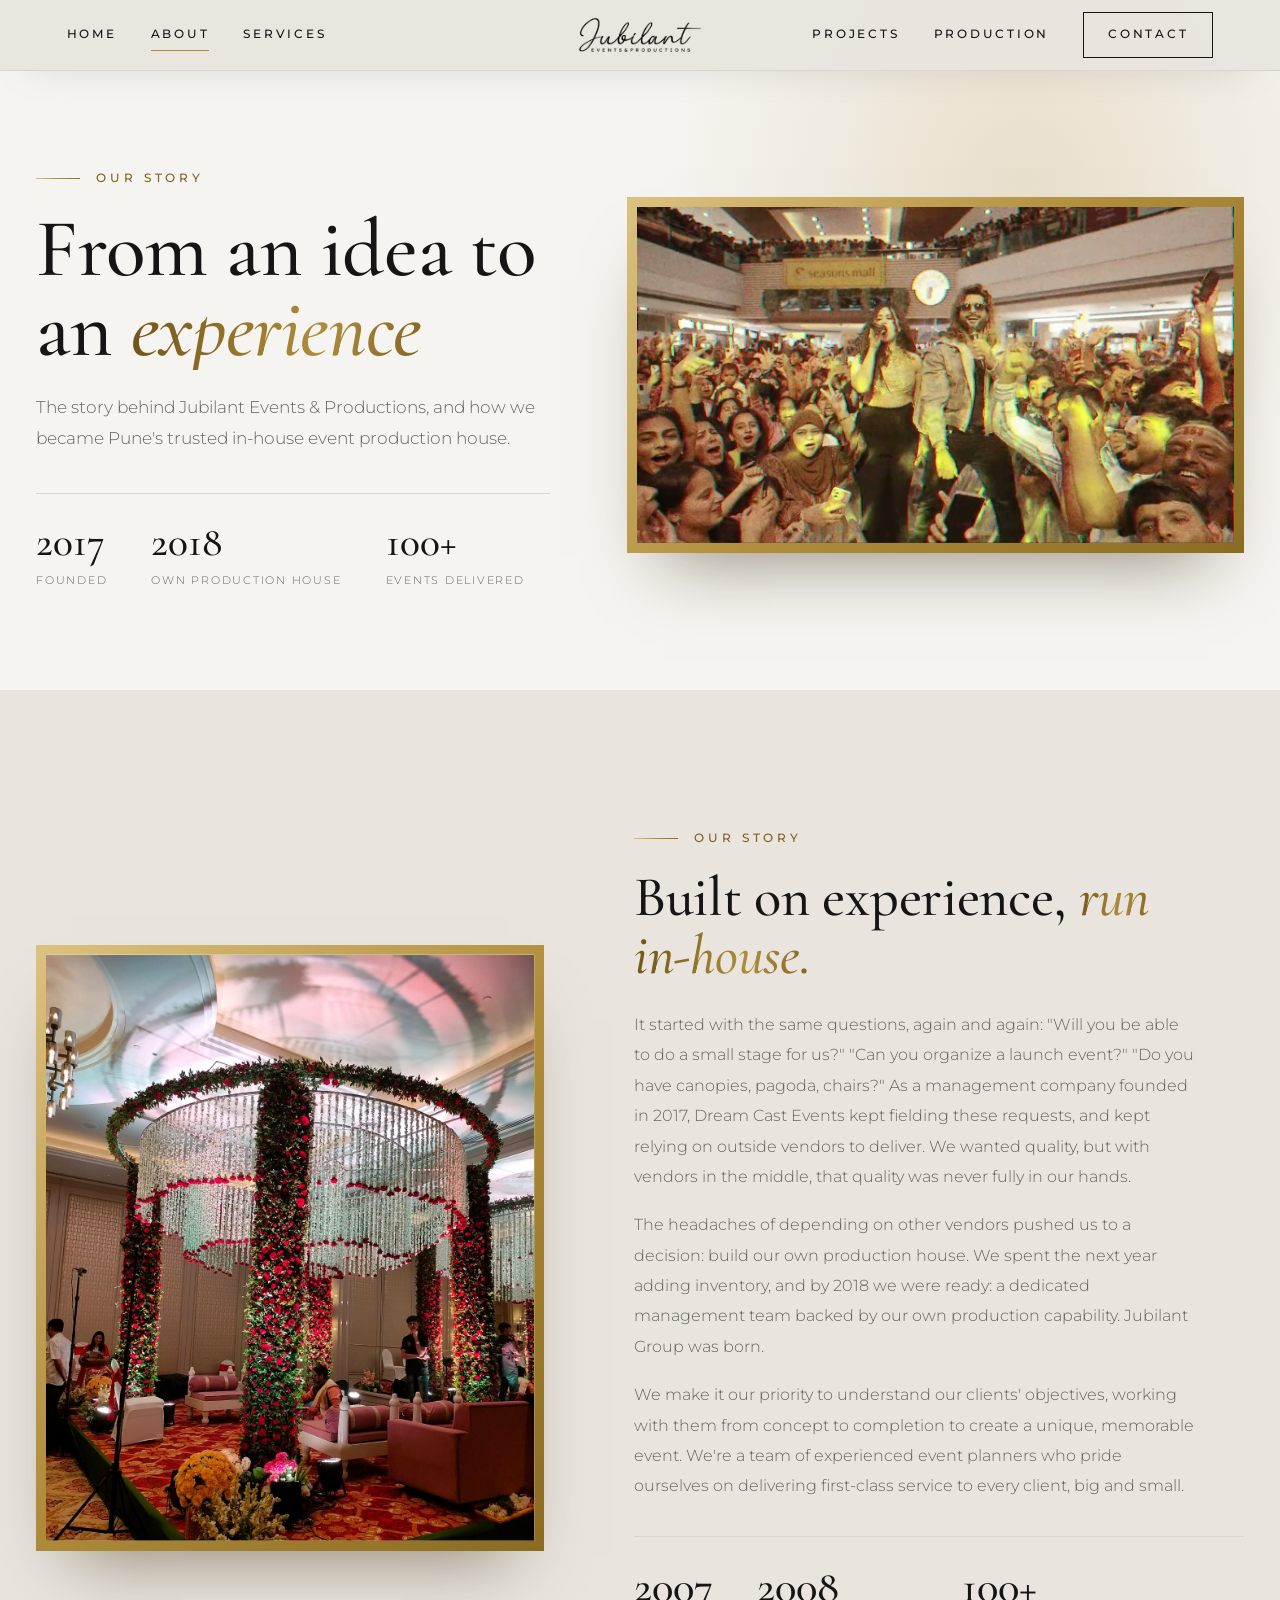
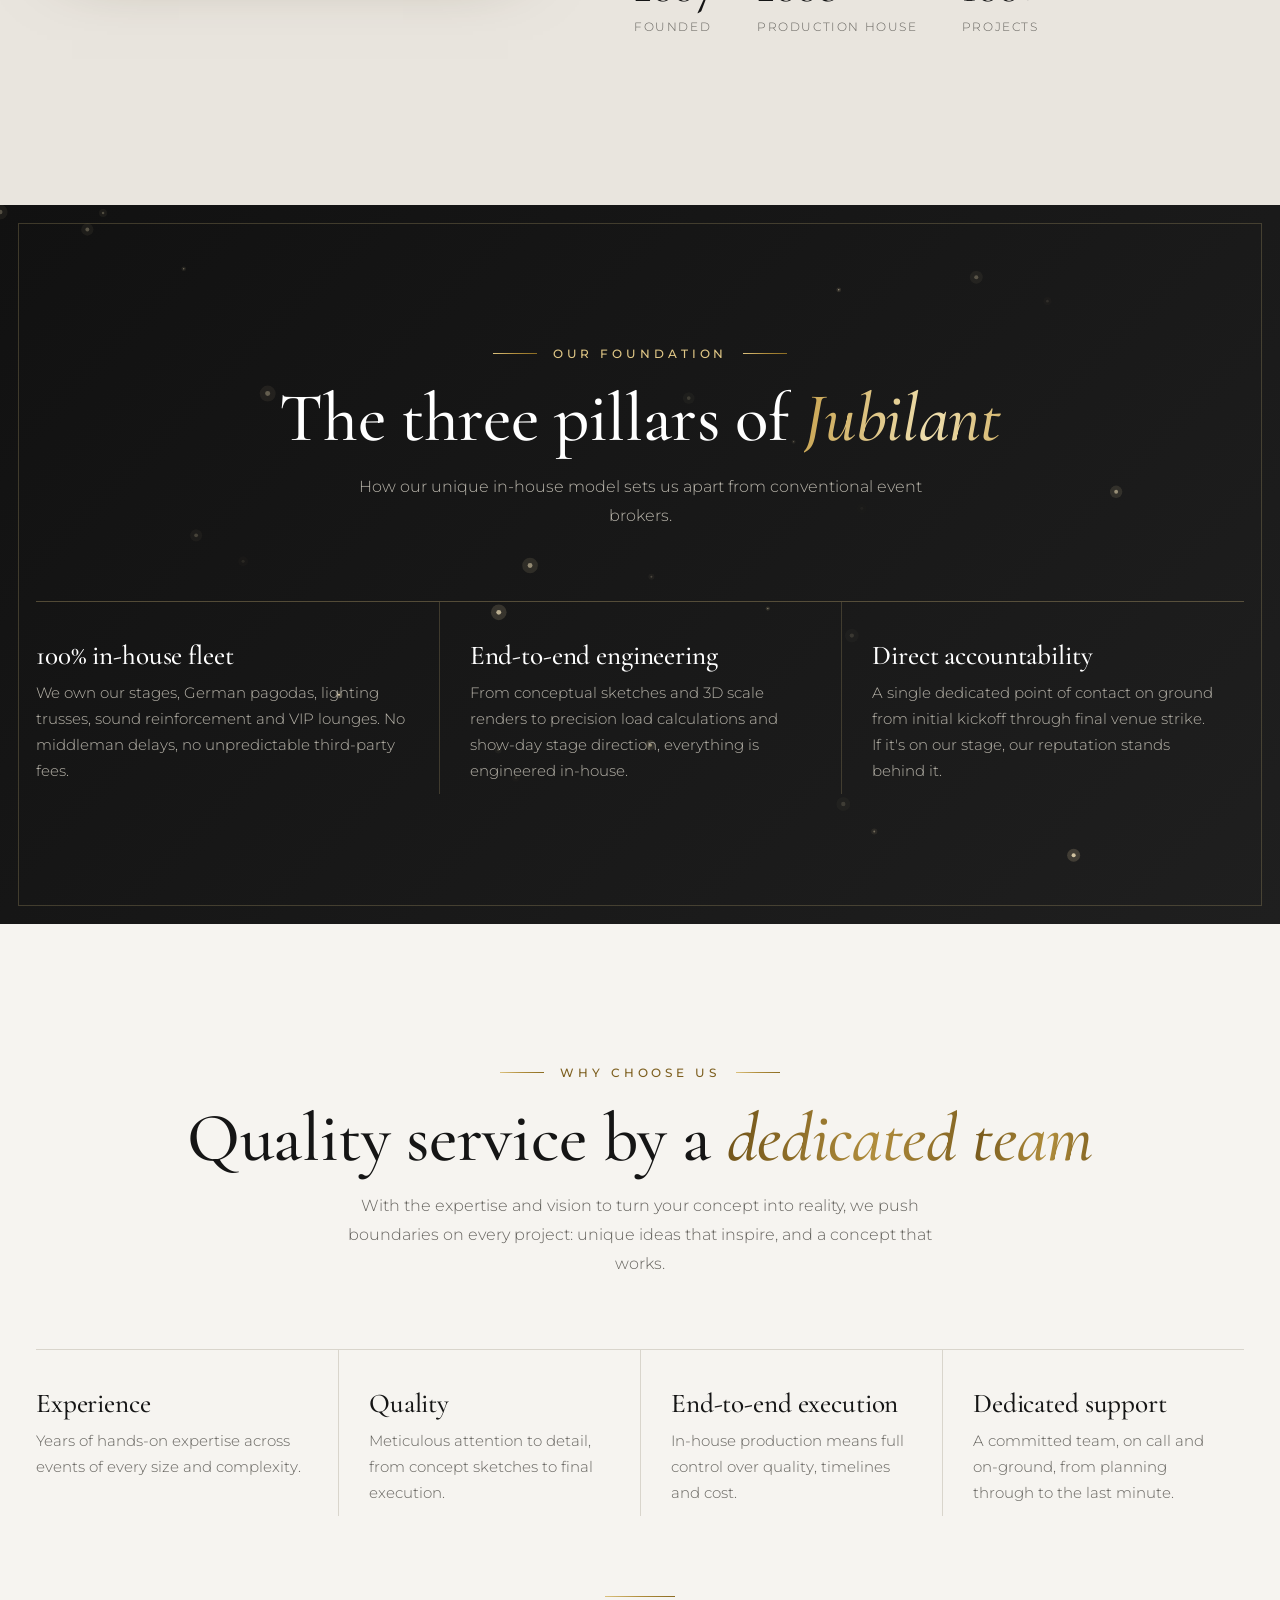
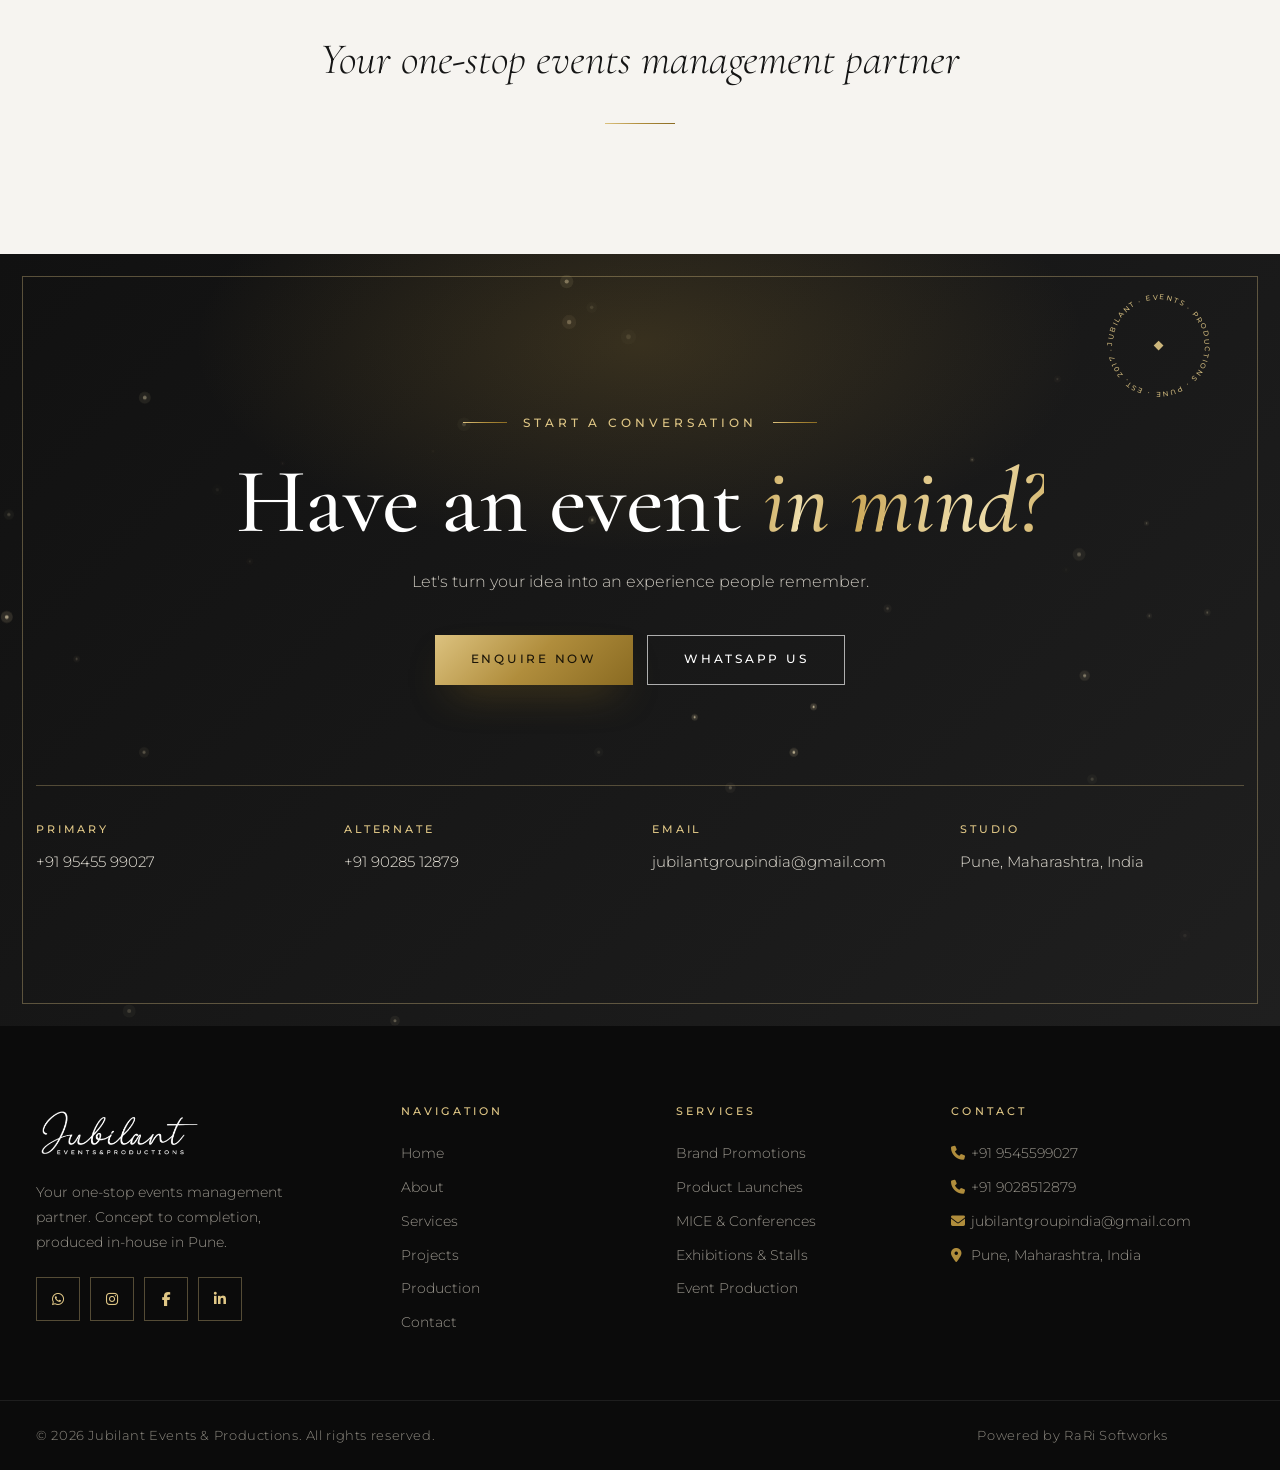
==== commit 5efc00d0: "Restore default cursor, fix back-to-top arrow alignment and resolve RaRi footer text overlap" ====
--- a/about.html
+++ b/about.html
@@ -17,7 +17,6 @@
 <body class="page-about nav-solid">
 <a href="#main" class="skip-link">Skip to main content</a>
 <div class="prog" aria-hidden="true"><i></i></div>
-<div class="curdot" aria-hidden="true"></div>
 <header class="nav scrolled" id="nav">
   <nav class="l" aria-label="Primary"><a href="index.html">Home</a><a href="about.html" class="active">About</a><a href="services.html">Services</a></nav>
   <a class="brand" href="index.html" aria-label="Jubilant Events &amp; Productions, home"><img src="images/logo-transparent.png" alt="Jubilant Events &amp; Productions" width="615" height="199"></a>
--- a/style.css
+++ b/style.css
@@ -86,10 +86,6 @@
 @keyframes lgline { to { width:190px; } }
 .prog { position:fixed; inset:0 0 auto 0; height:3px; z-index:120; pointer-events:none; }
 .prog i { display:block; height:100%; background:var(--gold); transform-origin:left; transform:scaleX(var(--sp,0)); box-shadow:0 0 12px rgba(176,141,60,.7); }
-.curdot { position:fixed; left:0; top:0; z-index:250; pointer-events:none; opacity:0; border-radius:50%; }
-.curdot { width:24px; height:28px; margin:0; border-radius:0; filter:drop-shadow(0 2px 3px rgba(0,0,0,.45)); background:url("data:image/svg+xml,%3Csvg xmlns='http://www.w3.org/2000/svg' width='24' height='28' viewBox='0 0 24 28'%3E%3Cpath d='M2 2 L2 21 L7 16.4 L10.6 24.6 L14 23.1 L10.4 15 L17.2 14.6 Z' fill='%23d4af5f' stroke='%23111' stroke-width='1.6' stroke-linejoin='round'/%3E%3C/svg%3E") no-repeat; }
-html.has-cur, html.has-cur a, html.has-cur button, html.has-cur [data-modal-trigger], html.has-cur label, html.has-cur select { cursor:none; }
-html.has-cur .curdot { opacity:1; }
 .dust { position:absolute; inset:0; width:100%; height:100%; pointer-events:none; z-index:0; }
 .bg-char > .wrap, .band > .wrap { position:relative; z-index:1; }
 
@@ -375,11 +371,12 @@
 .footer-col a, .footer-col > span { display:block; padding:5px 0; transition:color .3s, padding .3s; word-break:break-word; }
 .footer-col a:hover { color:var(--g1); padding-left:6px; }
 .footer-col i { color:var(--g2); width:20px; }
-.footer-bottom { display:flex; justify-content:space-between; gap:20px; flex-wrap:wrap; padding-block:24px; border-top:1px solid rgba(255,255,255,.08); font-size:12.5px; letter-spacing:.05em; }
-.footer-bottom .wrap { display:flex; justify-content:space-between; gap:20px; flex-wrap:wrap; }
-.back-to-top { position:fixed; right:22px; bottom:22px; z-index:90; width:48px; height:48px; background:var(--char); color:var(--g1); border:1px solid var(--g2); cursor:pointer; opacity:0; visibility:hidden; transform:translateY(14px); transition:opacity .4s, visibility .4s, transform .4s, background .3s; }
+.footer-bottom { border-top:1px solid rgba(255,255,255,.08); padding-block:24px; font-size:12.5px; letter-spacing:.05em; color:#8f8b82; }
+.footer-bottom .wrap { display:flex; justify-content:space-between; align-items:center; gap:20px; flex-wrap:wrap; padding-right:76px; }
+.back-to-top { position:fixed; right:22px; bottom:22px; z-index:95; width:44px; height:44px; border-radius:50%; display:inline-flex; align-items:center; justify-content:center; background:var(--char); color:var(--g1); border:1px solid var(--g2); cursor:pointer; opacity:0; visibility:hidden; transform:translateY(14px); transition:opacity .35s, visibility .35s, transform .35s, background .3s, color .3s, border-color .3s; box-shadow:0 8px 24px rgba(0,0,0,.45); }
+.back-to-top i { display:flex; align-items:center; justify-content:center; font-size:14px; line-height:1; transform:translateY(-1px); }
 .back-to-top.visible { opacity:1; visibility:visible; transform:none; }
-.back-to-top:hover { background:var(--g3); color:#fff; }
+.back-to-top:hover { background:var(--gold); color:var(--char); border-color:transparent; transform:translateY(-3px); }
 .toast { position:fixed; right:22px; bottom:22px; z-index:450; display:flex; align-items:center; gap:16px; max-width:min(380px, calc(100% - 44px)); padding:18px 22px; background:var(--char); color:#fff; border-left:3px solid var(--g2); box-shadow:0 30px 60px -20px rgba(0,0,0,.5); transform:translateY(30px); opacity:0; visibility:hidden; transition:transform .5s var(--ease), opacity .4s, visibility .4s; }
 .toast.visible { transform:none; opacity:1; visibility:visible; }
 .toast > i { color:var(--g2); font-size:22px; }
@@ -403,7 +400,6 @@
   .head { margin-bottom:48px; }
   .hero h1 { font-size:clamp(2.6rem,12vw,4rem); } .hero p { font-size:15px; }
   .badge { display:none; }
-  .curdot { display:none; }
   .bars { bottom:30px; }
   .split, .split.rev, .feat-split, .featured, .film-head, .contact-grid, .ph-a-grid, .ph-c-top, .ph-d-band, .ph-type-grid { grid-template-columns:1fr; gap:42px; }
   .page-header { padding:118px 0 70px; }
@@ -424,6 +420,8 @@
   .cta { padding:100px 0; }
   .footer-grid { grid-template-columns:1fr 1fr; padding-block:60px 40px; gap:38px 24px; }
   .footer-brand { grid-column:1 / -1; }
+  .footer-bottom { padding-bottom:78px; }
+  .footer-bottom .wrap { padding-right:0; flex-direction:column; align-items:flex-start; gap:8px; }
   .logos-track { gap:30px; } .logos-track span { width:150px; height:76px; }
   @keyframes logos { to { transform:translateX(calc(-50% - 15px)); } }
   .modal-body { padding:26px 22px 30px; } .modal-body h3 { font-size:1.8rem; }
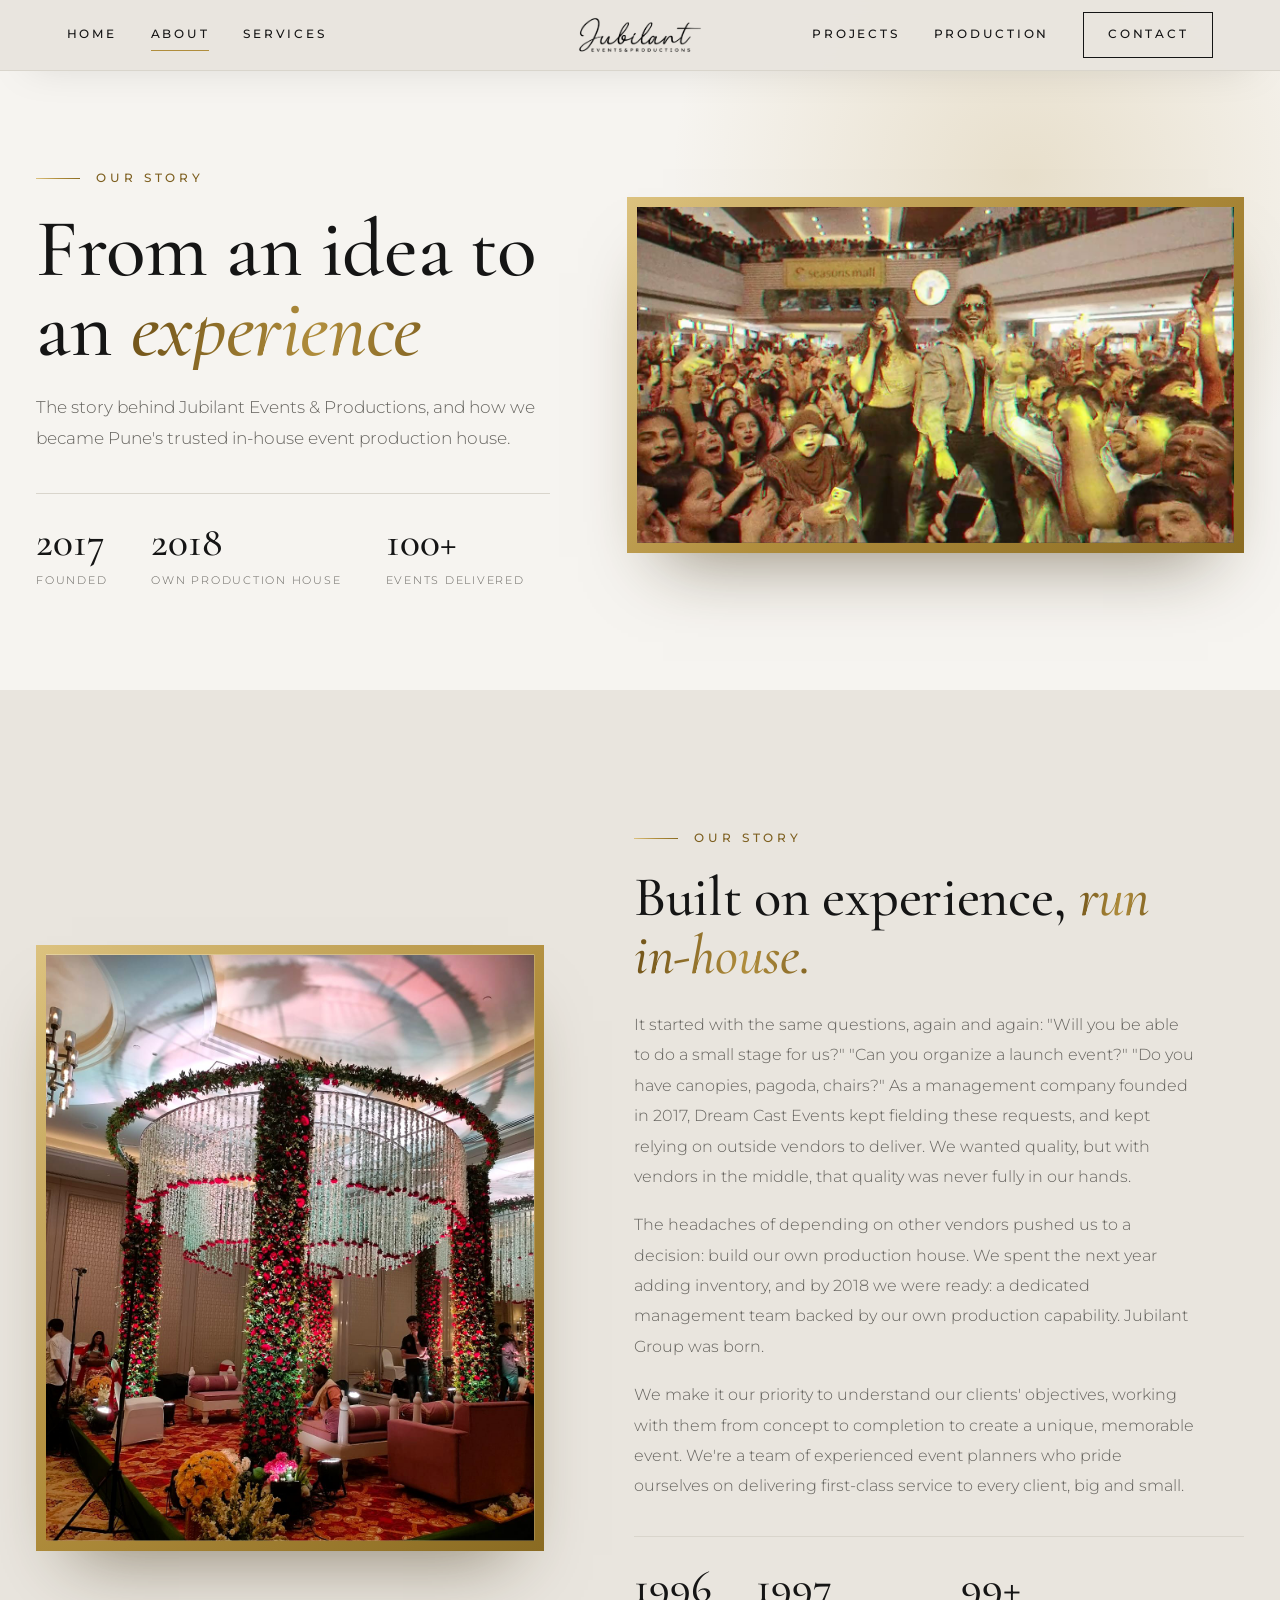
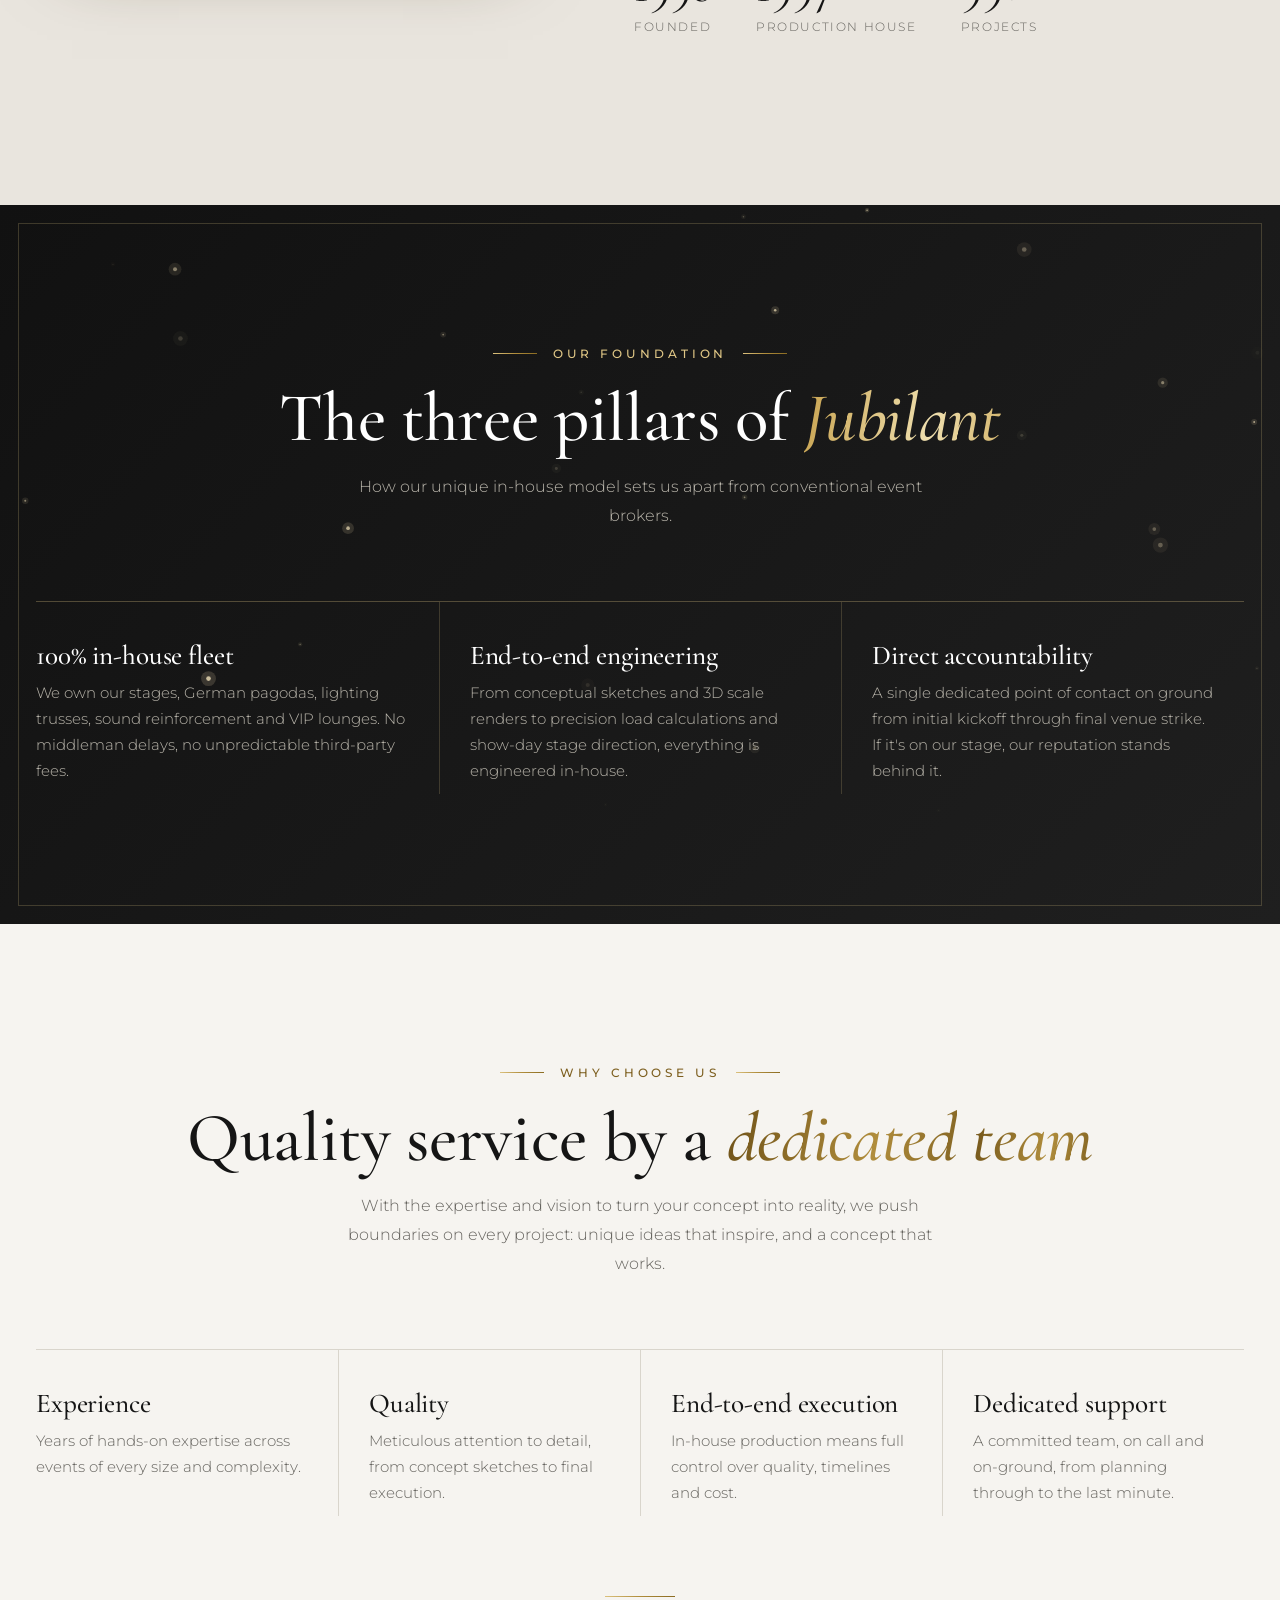
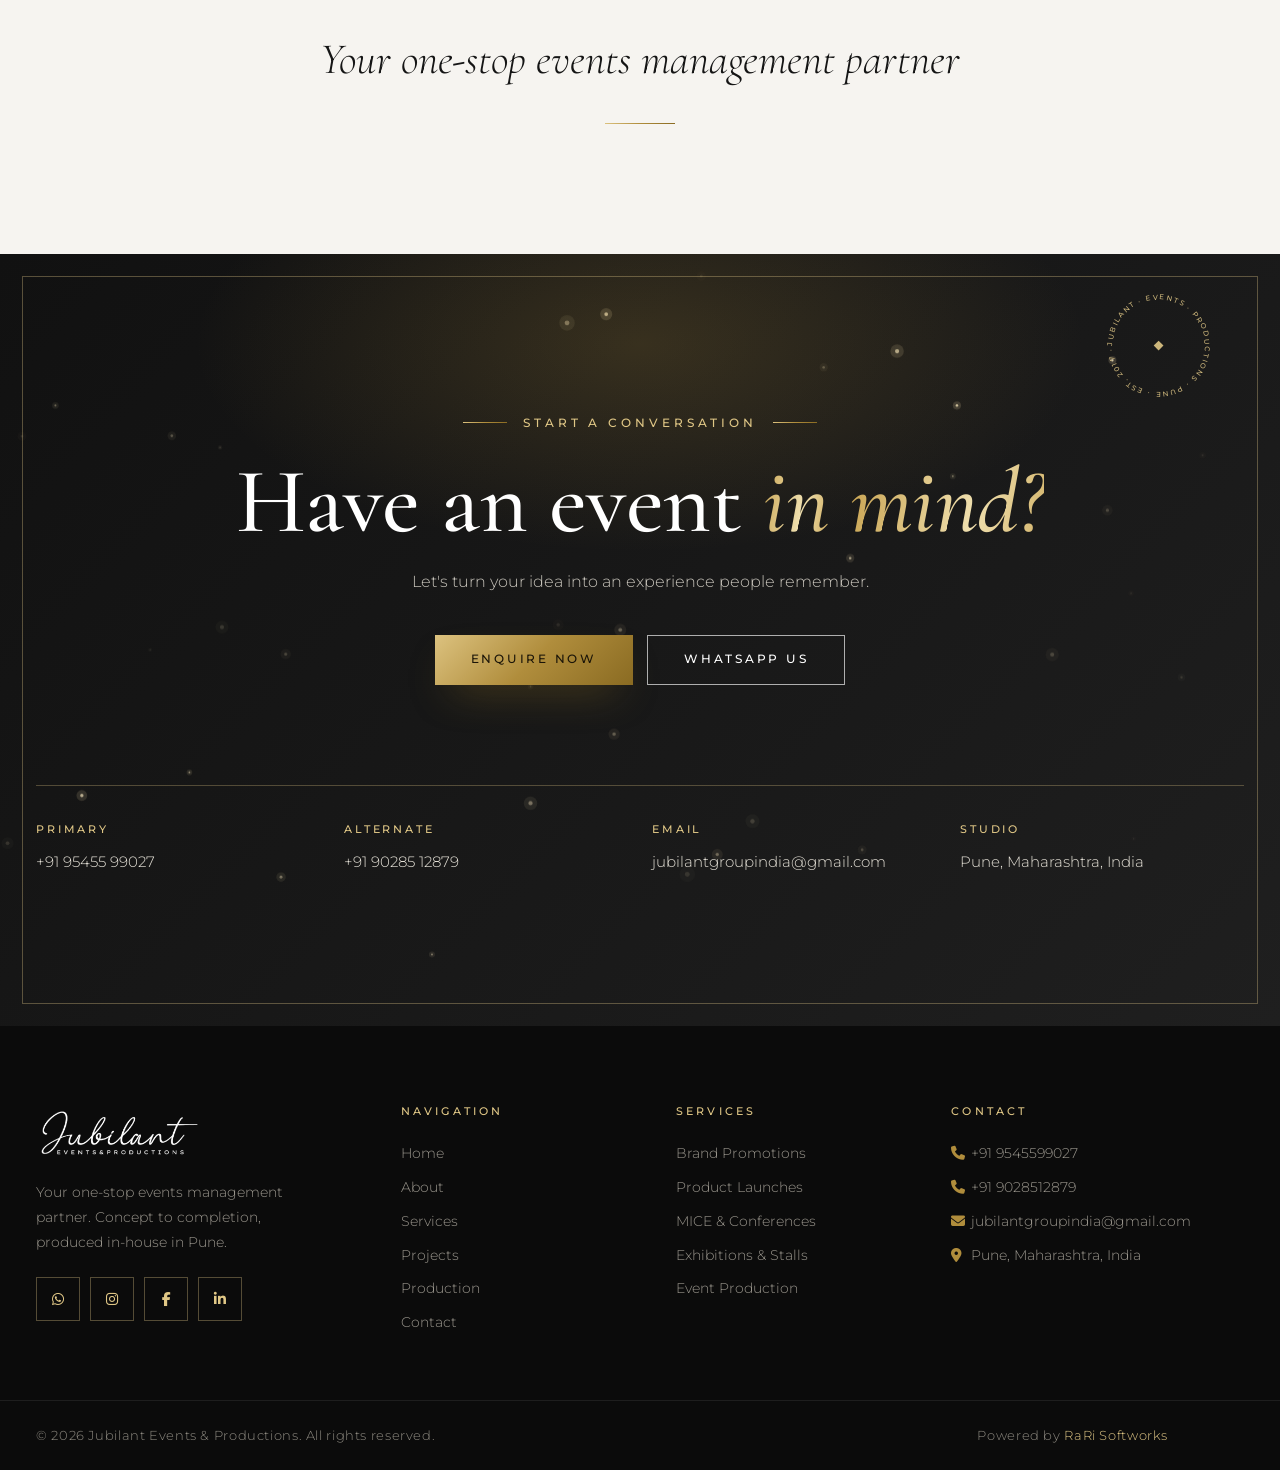
==== commit 7c423005: "Link Powered by RaRi Softworks to rarisoftworks.com across all pages" ====
--- a/about.html
+++ b/about.html
@@ -139,7 +139,7 @@
     <nav class="footer-col" aria-label="Our services"><h4>Services</h4><a href="services.html">Brand Promotions</a><a href="services.html">Product Launches</a><a href="services.html">MICE &amp; Conferences</a><a href="services.html">Exhibitions &amp; Stalls</a><a href="services.html">Event Production</a></nav>
     <div class="footer-col"><h4>Contact</h4><a href="tel:+919545599027"><i class="fa-solid fa-phone"></i>+91 9545599027</a><a href="tel:+919028512879"><i class="fa-solid fa-phone"></i>+91 9028512879</a><a href="mailto:jubilantgroupindia@gmail.com"><i class="fa-solid fa-envelope"></i>jubilantgroupindia@gmail.com</a><span><i class="fa-solid fa-location-dot"></i>Pune, Maharashtra, India</span></div>
   </div>
-  <div class="footer-bottom"><div class="wrap"><p>&copy; <span id="currentYear">2026</span> Jubilant Events &amp; Productions. All rights reserved.</p><p>Powered by RaRi Softworks</p></div></div>
+  <div class="footer-bottom"><div class="wrap"><p>&copy; <span id="currentYear">2026</span> Jubilant Events &amp; Productions. All rights reserved.</p><p>Powered by <a href="https://rarisoftworks.com/" target="_blank" rel="noopener noreferrer">RaRi Softworks</a></p></div></div>
 </footer>
 <button class="back-to-top" id="backToTop" aria-label="Back to top"><i class="fa-solid fa-arrow-up"></i></button>
 <script src="script.js"></script>
--- a/style.css
+++ b/style.css
@@ -372,6 +372,8 @@
 .footer-col a:hover { color:var(--g1); padding-left:6px; }
 .footer-col i { color:var(--g2); width:20px; }
 .footer-bottom { border-top:1px solid rgba(255,255,255,.08); padding-block:24px; font-size:12.5px; letter-spacing:.05em; color:#8f8b82; }
+.footer-bottom a { color:var(--g1); text-decoration:none; transition:color .3s, text-decoration .3s; }
+.footer-bottom a:hover { color:#fff; text-decoration:underline; }
 .footer-bottom .wrap { display:flex; justify-content:space-between; align-items:center; gap:20px; flex-wrap:wrap; padding-right:76px; }
 .back-to-top { position:fixed; right:22px; bottom:22px; z-index:95; width:44px; height:44px; border-radius:50%; display:inline-flex; align-items:center; justify-content:center; background:var(--char); color:var(--g1); border:1px solid var(--g2); cursor:pointer; opacity:0; visibility:hidden; transform:translateY(14px); transition:opacity .35s, visibility .35s, transform .35s, background .3s, color .3s, border-color .3s; box-shadow:0 8px 24px rgba(0,0,0,.45); }
 .back-to-top i { display:flex; align-items:center; justify-content:center; font-size:14px; line-height:1; transform:translateY(-1px); }
